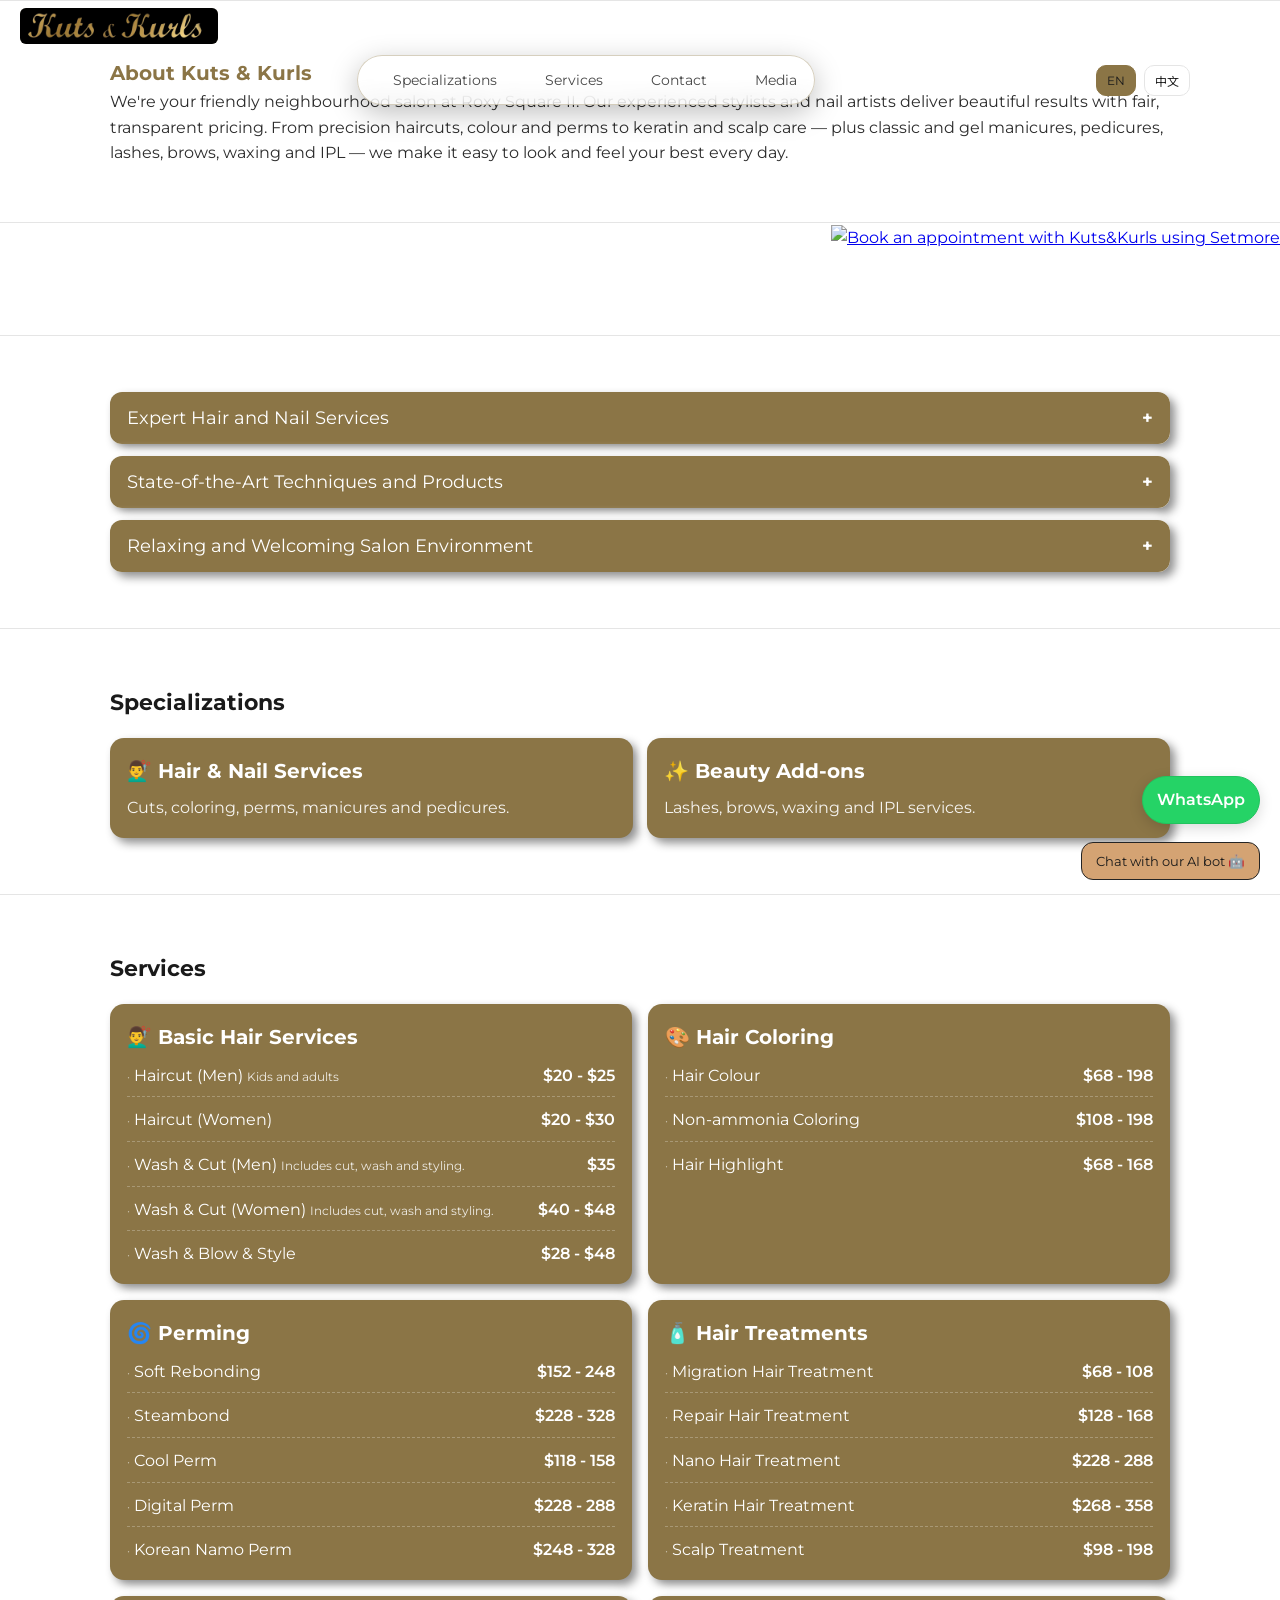
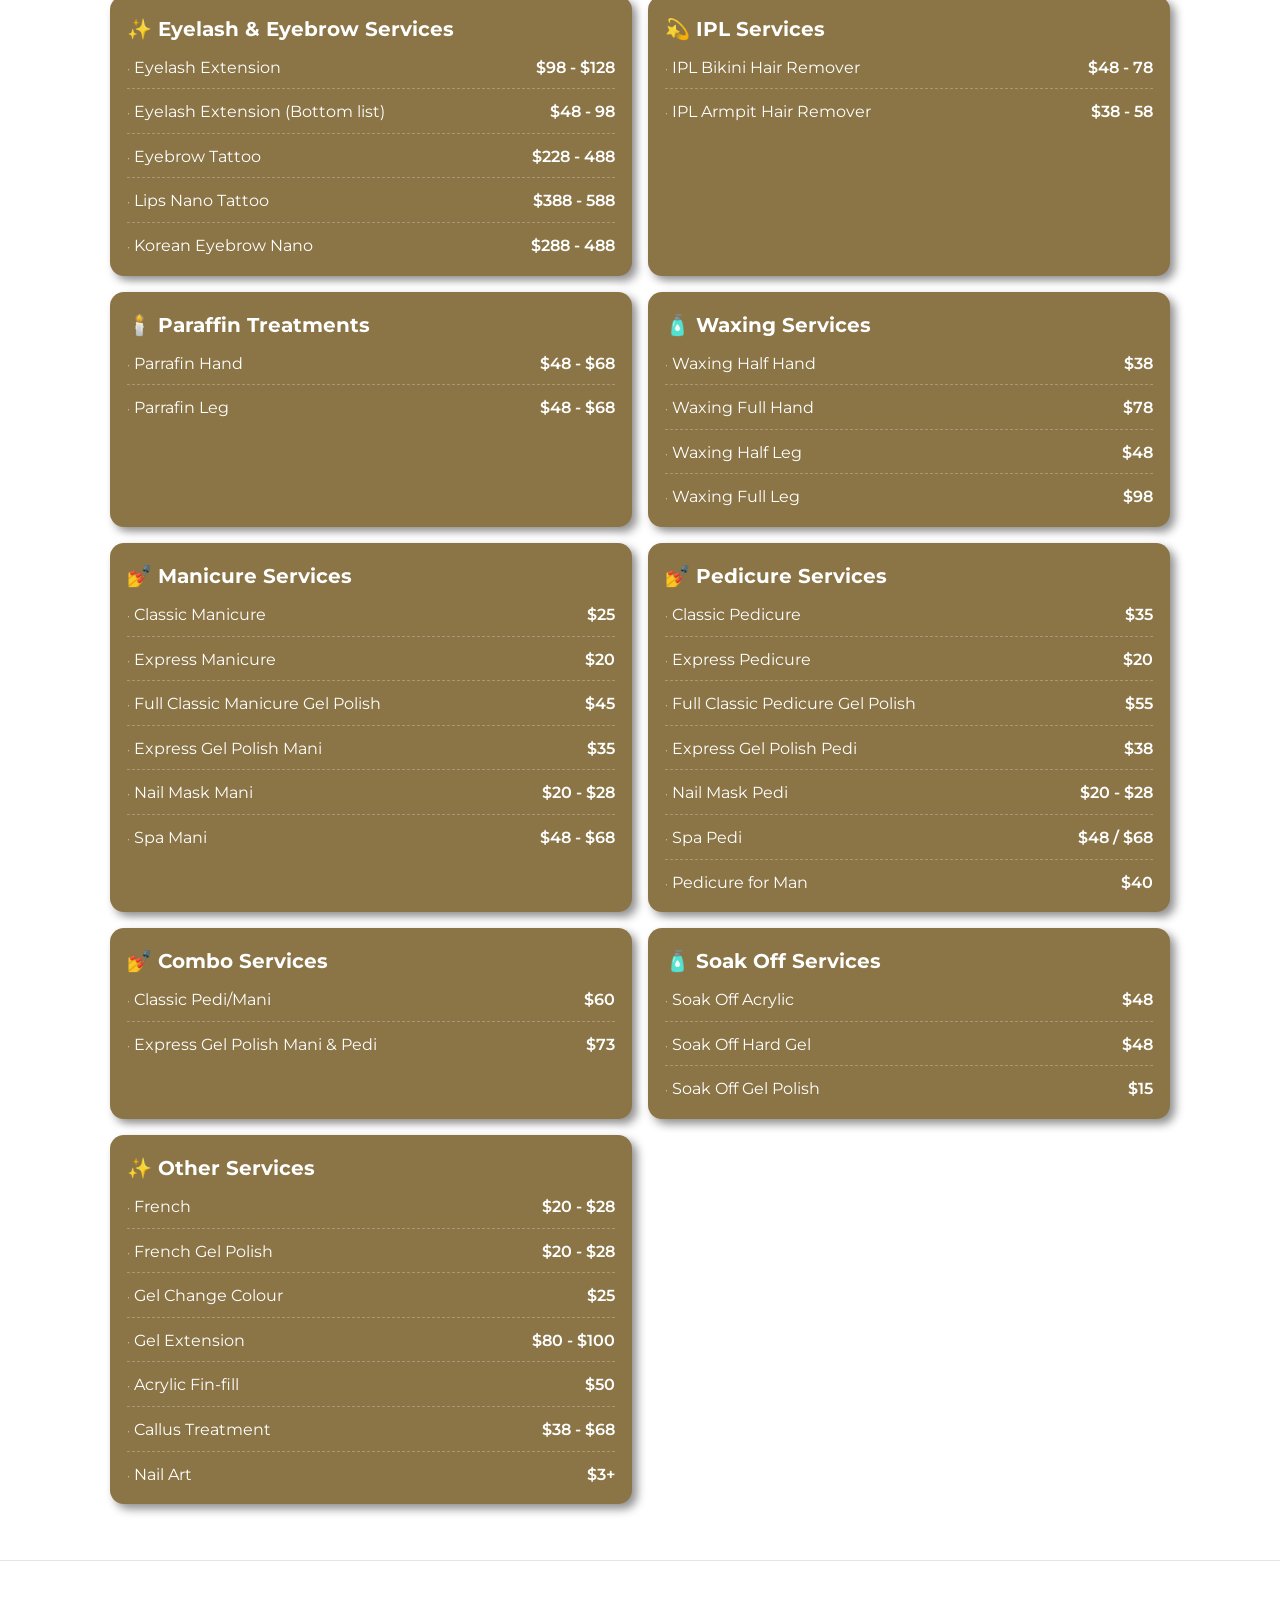
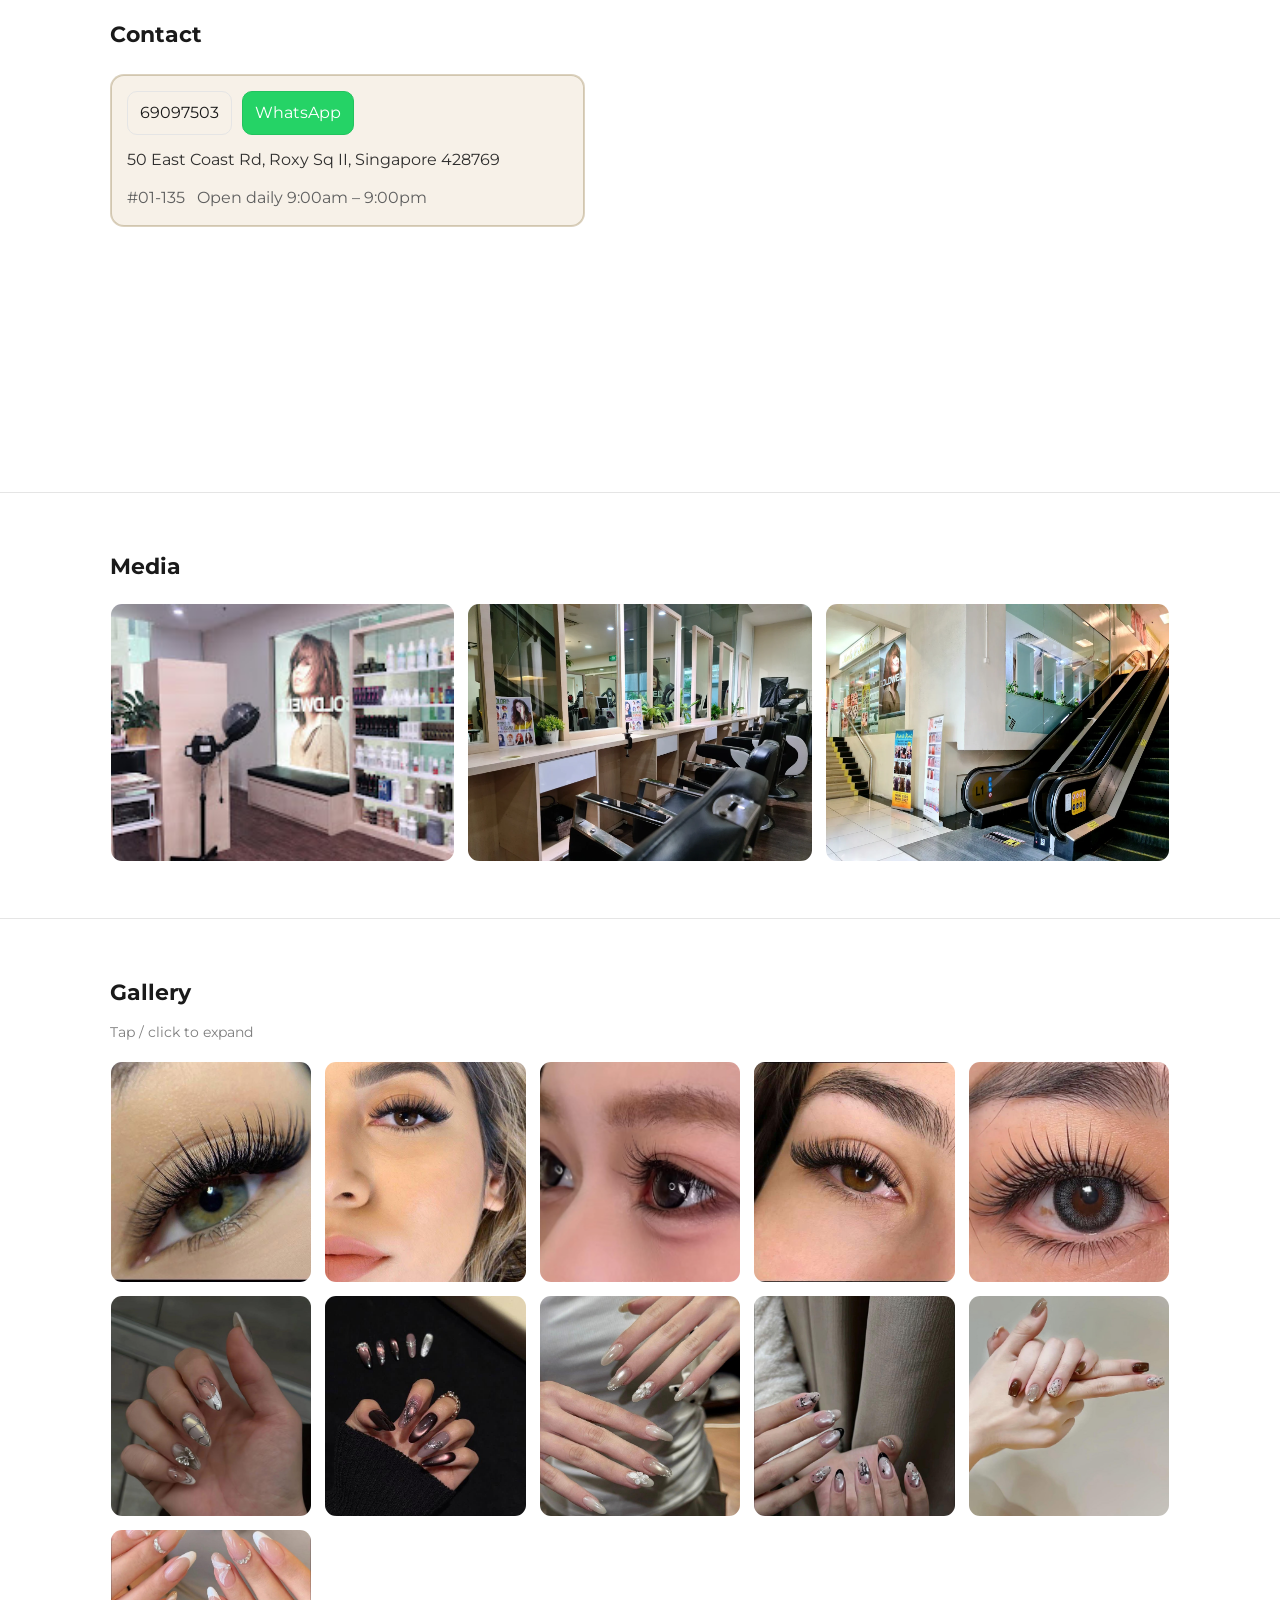
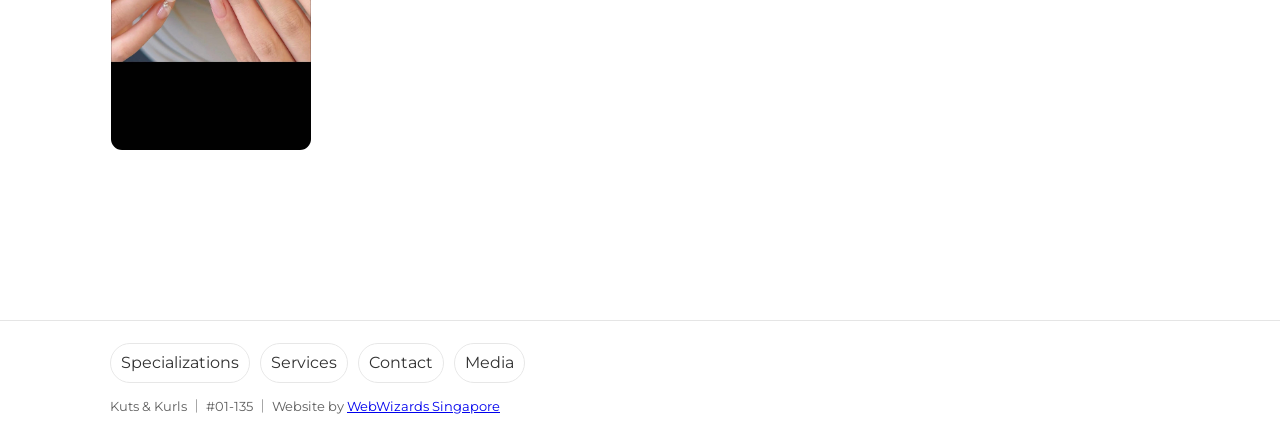
==== index.html @ 5d8de22a "Update store operating hours to 9AM-9PM daily Co-authored-by: Chen Yanguang <Yanguangchen@users.nore" ====
<!DOCTYPE html>
<html lang="en" dir="ltr" translate="no" class="notranslate">
  <head>
    <meta charset="utf-8" />
    <meta name="viewport" content="width=device-width, initial-scale=1" />
    <meta name="google" content="notranslate" />
    <meta name="theme-color" content="#d4a373" />
    <title>Kuts & Kurls — Hair & Nails Salon in Singapore</title>
    <meta
      name="description"
      content="Kuts & Kurls in Singapore (Roxy Square): haircuts, coloring, perms, treatments, manicures, pedicures, lashes, brows, waxing and IPL. Friendly stylists, quality products, and great value."
    />
    <meta
      name="keywords"
      content="kuts & kurls, roxy square salon, hair salon singapore, nail salon singapore, haircut singapore, mens haircut singapore, womens haircut singapore, kids haircut singapore, wash and cut, hair coloring singapore, hair highlights, balayage singapore, hair treatment singapore, keratin treatment singapore, hair smoothening singapore, frizzy hair treatment, grey hair treatment singapore, white hair treatment, k gloss treatment, manicure singapore, gel manicure, classic manicure, express manicure, pedicure singapore, male pedicure, lash extensions singapore, eyebrow services, brow shaping, waxing singapore, IPL hair removal, beauty salon singapore, singapore hair and nail salon"
    />
    <meta name="subject" content="Hair & Nail Salon Services in Singapore" />
    <meta name="category" content="Beauty & Personal Care" />
    <meta name="format-detection" content="telephone=no" />
    <meta name="geo.region" content="SG" />
    <meta name="geo.placename" content="Singapore" />
    <meta name="geo.position" content="1.3039;103.9045" />
    <meta name="ICBM" content="1.3039, 103.9045" />
    <meta name="robots" content="index,follow" />
    <meta name="author" content="Web Wizards" />
    <link rel="manifest" href="/manifest.json" />
    <link rel="icon" href="/public/favicon.png" type="image/png" sizes="any" />
    <link
      rel="icon"
      href="/public/favicon.png"
      type="image/png"
      sizes="32x32"
    />
    <link
      rel="icon"
      href="/public/favicon.png"
      type="image/png"
      sizes="16x16"
    />
    <link rel="shortcut icon" href="/public/favicon.png" type="image/png" />
    <link rel="apple-touch-icon" href="/public/favicon.png" sizes="180x180" />
    <link rel="canonical" href="https://kutskurls.com/" />
    <link rel="preconnect" href="https://fonts.googleapis.com" />
    <link rel="preconnect" href="https://fonts.gstatic.com" crossorigin />
    <link
      href="https://fonts.googleapis.com/css2?family=Montserrat:ital,wght@0,100..900;1,100..900&display=swap"
      rel="stylesheet"
    />

    <!-- Open Graph / Facebook -->
    <meta property="og:type" content="website" />
    <meta property="og:title" content="Kuts & Kurls" />
    <meta
      property="og:description"
      content="Haircuts, coloring, perms, treatments, manicures, pedicures, lashes, brows, waxing and IPL at Roxy Square, Singapore."
    />
    <meta property="og:image" content="/public/favicon.png" />
    <meta property="og:image:secure_url" content="/public/favicon.png" />
    <meta property="og:image:type" content="image/png" />
    <meta property="og:image:width" content="1024" />
    <meta property="og:image:height" content="1024" />
    <meta property="og:image:alt" content="Kuts & Kurls salon logo" />
    <meta property="og:url" content="https://kutskurls.com/" />
    <meta property="og:site_name" content="Kuts & Kurls" />
    <meta property="og:locale" content="en_US" />
    <meta property="og:locale:alternate" content="zh_CN" />

    <!-- Twitter Card -->
    <meta name="twitter:card" content="summary_large_image" />
    <meta name="twitter:title" content="Kuts & Kurls" />
    <meta
      name="twitter:description"
      content="Haircuts, coloring, perms, treatments, manicures, pedicures, lashes, brows, waxing and IPL in Singapore."
    />
    <meta name="twitter:image" content="/public/favicon.png" />
    <meta name="twitter:image:src" content="/public/favicon.png" />
    <meta name="twitter:image:alt" content="Kuts & Kurls salon logo" />
    <meta name="twitter:domain" content="kutskurls.com" />
    <meta name="twitter:url" content="https://kutskurls.com/" />
    <link rel="manifest" href="/manifest.json" />
    <link rel="preconnect" href="https://fonts.googleapis.com" />
    <link rel="preconnect" href="https://fonts.gstatic.com" crossorigin />
    <link
      href="https://fonts.googleapis.com/css2?family=Noto+Sans+SC:wght@400;600;700&family=Inter:wght@400;600;700&display=swap"
      rel="stylesheet"
    />
    <link rel="stylesheet" href="public/styles.css" />
    <!-- Elfsight Google Reviews -->
    <script src="https://elfsightcdn.com/platform.js" async></script>
    <script
      type="module"
      src="https://unpkg.com/@splinetool/viewer@1.10.80/build/spline-viewer.js"
    ></script>

    <!-- Google Tag Manager -->
    <script>
      (function (w, d, s, l, i) {
        w[l] = w[l] || [];
        w[l].push({ "gtm.start": new Date().getTime(), event: "gtm.js" });
        var f = d.getElementsByTagName(s)[0],
          j = d.createElement(s),
          dl = l != "dataLayer" ? "&l=" + l : "";
        j.async = true;
        j.src = "https://www.googletagmanager.com/gtm.js?id=" + i + dl;
        f.parentNode.insertBefore(j, f);
      })(window, document, "script", "dataLayer", "GTM-5L93NMFZ");
    </script>
    <!-- End Google Tag Manager -->

    <!-- Kuts & Kurls JSON-LD -->
    <script id="jsonld-hairsalon" type="application/ld+json">
      {
        "@context": "https://schema.org",
        "@type": "HairSalon",
        "name": "Kuts & Kurls",
        "url": "https://kutskurls.com/",
        "sameAs": ["https://chatgpt.com/g/g-NwIWWtD6r-kurlsbot"],
        "contactPoint": {
          "@type": "ContactPoint",
          "telephone": "69097503",
          "contactType": "Customer Service"
        },
        "address": {
          "@type": "PostalAddress",
          "streetAddress": "50 East Coast Rd, #01-135, Roxy Sq II",
          "addressLocality": "Singapore",
          "postalCode": "428769",
          "addressCountry": "SG"
        },
        "openingHoursSpecification": {
          "@type": "OpeningHoursSpecification",
          "dayOfWeek": [
            "Monday",
            "Tuesday",
            "Wednesday",
            "Thursday",
            "Friday",
            "Saturday",
            "Sunday"
          ],
          "opens": "09:00",
          "closes": "21:00"
        },
        "makesOffer": [
          {
            "@type": "Offer",
            "itemOffered": {
              "@type": "Service",
              "name": "Basic Hair Services",
              "offers": [
                {
                  "@type": "Offer",
                  "name": "Haircut (Men)",
                  "price": "$20 - $25",
                  "description": "Kids and adults",
                  "priceCurrency": "SGD"
                },
                {
                  "@type": "Offer",
                  "name": "Haircut (Women)",
                  "price": "$20 - $30",
                  "priceCurrency": "SGD"
                },
                {
                  "@type": "Offer",
                  "name": "Wash & Cut (Men)",
                  "price": "$35",
                  "description": "Includes cut, wash and styling.",
                  "priceCurrency": "SGD"
                },
                {
                  "@type": "Offer",
                  "name": "Wash & Cut (Women)",
                  "price": "$40 - $48",
                  "description": "Includes cut, wash and styling.",
                  "priceCurrency": "SGD"
                },
                {
                  "@type": "Offer",
                  "name": "Wash & Blow & Style",
                  "price": "$28 - $48",
                  "priceCurrency": "SGD"
                }
              ]
            }
          },
          {
            "@type": "Offer",
            "itemOffered": {
              "@type": "Service",
              "name": "Hair Coloring",
              "offers": [
                {
                  "@type": "Offer",
                  "name": "Hair Colour",
                  "price": "$68 - 198",
                  "priceCurrency": "SGD"
                },
                {
                  "@type": "Offer",
                  "name": "Non-ammonia Coloring",
                  "price": "108.00 - 198.00",
                  "priceCurrency": "SGD"
                },
                {
                  "@type": "Offer",
                  "name": "Hair Highlight",
                  "price": "$68 - 168",
                  "priceCurrency": "SGD"
                }
              ]
            }
          },
          {
            "@type": "Offer",
            "itemOffered": {
              "@type": "Service",
              "name": "Perming",
              "offers": [
                {
                  "@type": "Offer",
                  "name": "Soft Rebonding",
                  "price": "152.00 - 248.00",
                  "priceCurrency": "SGD"
                },
                {
                  "@type": "Offer",
                  "name": "Steambond",
                  "price": "228.00 - 328.00",
                  "priceCurrency": "SGD"
                },
                {
                  "@type": "Offer",
                  "name": "Cool Perm",
                  "price": "118.00 - 158.00",
                  "priceCurrency": "SGD"
                },
                {
                  "@type": "Offer",
                  "name": "Digital Perm",
                  "price": "228.00 - 288.00",
                  "priceCurrency": "SGD"
                },
                {
                  "@type": "Offer",
                  "name": "Korean Namo Perm",
                  "price": "248.00 - 328.00",
                  "priceCurrency": "SGD"
                }
              ]
            }
          },
          {
            "@type": "Offer",
            "itemOffered": {
              "@type": "Service",
              "name": "Hair Treatments",
              "offers": [
                {
                  "@type": "Offer",
                  "name": "Migration Hair Treatment",
                  "price": "68.00 - 108.00",
                  "priceCurrency": "SGD"
                },
                {
                  "@type": "Offer",
                  "name": "Repair Hair Treatment",
                  "price": "128.00 - 168.00",
                  "priceCurrency": "SGD"
                },
                {
                  "@type": "Offer",
                  "name": "Nano Hair Treatment",
                  "price": "228.00 - 288.00",
                  "priceCurrency": "SGD"
                },
                {
                  "@type": "Offer",
                  "name": "Keratin Hair Treatment",
                  "price": "268.00 - 358.00",
                  "priceCurrency": "SGD"
                },
                {
                  "@type": "Offer",
                  "name": "Scalp Treatment",
                  "price": "$98 - 198",
                  "priceCurrency": "SGD"
                }
              ]
            }
          },
          {
            "@type": "Offer",
            "itemOffered": {
              "@type": "Service",
              "name": "Eyelash & Eyebrow Services",
              "offers": [
                {
                  "@type": "Offer",
                  "name": "Eyelash Extension",
                  "price": "$98 - $128",
                  "priceCurrency": "SGD"
                },
                {
                  "@type": "Offer",
                  "name": "Eyebrow Tattoo",
                  "price": "$228 - 488",
                  "priceCurrency": "SGD"
                },
                {
                  "@type": "Offer",
                  "name": "Lips Nano Tattoo",
                  "price": "$388 - 588",
                  "priceCurrency": "SGD"
                },
                {
                  "@type": "Offer",
                  "name": "Korean Eyebrow Nano",
                  "price": "$288 - 488",
                  "priceCurrency": "SGD"
                }
              ]
            }
          },
          {
            "@type": "Offer",
            "itemOffered": {
              "@type": "Service",
              "name": "IPL Services",
              "offers": [
                {
                  "@type": "Offer",
                  "name": "IPL Bikini Hair Remover",
                  "price": "$48 - 78",
                  "priceCurrency": "SGD"
                },
                {
                  "@type": "Offer",
                  "name": "IPL Armpit Hair Remover",
                  "price": "$38 - 58",
                  "priceCurrency": "SGD"
                }
              ]
            }
          },
          {
            "@type": "Offer",
            "itemOffered": {
              "@type": "Service",
              "name": "Paraffin Treatments",
              "offers": [
                {
                  "@type": "Offer",
                  "name": "Parrafin Hand",
                  "price": "$48 - $68",
                  "priceCurrency": "SGD"
                },
                {
                  "@type": "Offer",
                  "name": "Parrafin Leg",
                  "price": "$48 - $68",
                  "priceCurrency": "SGD"
                }
              ]
            }
          },
          {
            "@type": "Offer",
            "itemOffered": {
              "@type": "Service",
              "name": "Waxing Services",
              "offers": [
                {
                  "@type": "Offer",
                  "name": "Waxing Half Hand",
                  "price": "$38",
                  "priceCurrency": "SGD"
                },
                {
                  "@type": "Offer",
                  "name": "Waxing Full Hand",
                  "price": "$78",
                  "priceCurrency": "SGD"
                },
                {
                  "@type": "Offer",
                  "name": "Waxing Half Leg",
                  "price": "$48",
                  "priceCurrency": "SGD"
                },
                {
                  "@type": "Offer",
                  "name": "Waxing Full Leg",
                  "price": "$98",
                  "priceCurrency": "SGD"
                }
              ]
            }
          },
          {
            "@type": "Offer",
            "itemOffered": {
              "@type": "Service",
              "name": "Manicure Services",
              "offers": [
                {
                  "@type": "Offer",
                  "name": "Classic Manicure",
                  "price": "$25",
                  "priceCurrency": "SGD"
                },
                {
                  "@type": "Offer",
                  "name": "Express Manicure",
                  "price": "$20",
                  "priceCurrency": "SGD"
                },
                {
                  "@type": "Offer",
                  "name": "Full Classic Manicure Gel Polish",
                  "price": "$45",
                  "priceCurrency": "SGD"
                },
                {
                  "@type": "Offer",
                  "name": "Express Gel Polish Mani",
                  "price": "$35",
                  "priceCurrency": "SGD"
                },
                {
                  "@type": "Offer",
                  "name": "Nail Mask Mani",
                  "price": "$20 - $28",
                  "priceCurrency": "SGD"
                },
                {
                  "@type": "Offer",
                  "name": "Spa Mani",
                  "price": "$48 - $68",
                  "priceCurrency": "SGD"
                }
              ]
            }
          },
          {
            "@type": "Offer",
            "itemOffered": {
              "@type": "Service",
              "name": "Pedicure Services",
              "offers": [
                {
                  "@type": "Offer",
                  "name": "Classic Pedicure",
                  "price": "$35",
                  "priceCurrency": "SGD"
                },
                {
                  "@type": "Offer",
                  "name": "Express Pedicure",
                  "price": "$20",
                  "priceCurrency": "SGD"
                },
                {
                  "@type": "Offer",
                  "name": "Full Classic Pedicure Gel Polish",
                  "price": "$55",
                  "priceCurrency": "SGD"
                },
                {
                  "@type": "Offer",
                  "name": "Express Gel Polish Pedi",
                  "price": "$38",
                  "priceCurrency": "SGD"
                },
                {
                  "@type": "Offer",
                  "name": "Nail Mask Pedi",
                  "price": "$20 - $28",
                  "priceCurrency": "SGD"
                },
                {
                  "@type": "Offer",
                  "name": "Spa Pedi",
                  "price": "$48 / $68",
                  "priceCurrency": "SGD"
                }
              ]
            }
          },
          {
            "@type": "Offer",
            "itemOffered": {
              "@type": "Service",
              "name": "Combo Services",
              "offers": [
                {
                  "@type": "Offer",
                  "name": "Classic Pedi/Mani",
                  "price": "$60",
                  "priceCurrency": "SGD"
                },
                {
                  "@type": "Offer",
                  "name": "Express Gel Polish Mani & Pedi",
                  "price": "$73",
                  "priceCurrency": "SGD"
                }
              ]
            }
          },
          {
            "@type": "Offer",
            "itemOffered": {
              "@type": "Service",
              "name": "Soak Off Services",
              "offers": [
                {
                  "@type": "Offer",
                  "name": "Soak Off Acrylic",
                  "price": "$48",
                  "priceCurrency": "SGD"
                },
                {
                  "@type": "Offer",
                  "name": "Soak Off Hard Gel",
                  "price": "$48",
                  "priceCurrency": "SGD"
                },
                {
                  "@type": "Offer",
                  "name": "Soak Off Gel Polish",
                  "price": "$15",
                  "priceCurrency": "SGD"
                }
              ]
            }
          },
          {
            "@type": "Offer",
            "itemOffered": {
              "@type": "Service",
              "name": "Other Services",
              "offers": [
                {
                  "@type": "Offer",
                  "name": "French",
                  "price": "$20 - $28",
                  "priceCurrency": "SGD"
                },
                {
                  "@type": "Offer",
                  "name": "Gel Change Colour",
                  "price": "$25",
                  "priceCurrency": "SGD"
                },
                {
                  "@type": "Offer",
                  "name": "Gel Extension",
                  "price": "$80 - $100",
                  "priceCurrency": "SGD"
                },
                {
                  "@type": "Offer",
                  "name": "Acrylic Fin-fill",
                  "price": "$50",
                  "priceCurrency": "SGD"
                },
                {
                  "@type": "Offer",
                  "name": "Callus Treatment",
                  "price": "$38 - $68",
                  "priceCurrency": "SGD"
                },
                {
                  "@type": "Offer",
                  "name": "French Gel Polish",
                  "price": "$20 - $28",
                  "priceCurrency": "SGD"
                },
                {
                  "@type": "Offer",
                  "name": "Nail Art",
                  "price": "$3+",
                  "priceCurrency": "SGD"
                }
              ]
            }
          }
        ]
      }
    </script>
  </head>
  <body>
    <!-- Google Tag Manager (noscript) -->
    <noscript
      ><iframe
        src="https://www.googletagmanager.com/ns.html?id=GTM-5L93NMFZ"
        height="0"
        width="0"
        style="display: none; visibility: hidden"
      ></iframe
    ></noscript>
    <!-- End Google Tag Manager (noscript) -->
    <header class="site-header">
      <div class="container header-inner">
        <a class="branding" href="/" aria-label="Kuts & Kurls home">
          <img src="/public/storepictures/banner.png" alt="Kuts & Kurls logo" />
        </a>
        <nav class="nav" aria-label="Primary">
          <a id="nav-specializations" href="#specializations" data-en="Specializations" data-zh="特色">Specializations</a>
          <a id="nav-services" href="#services" data-en="Services" data-zh="服务项目">Services</a>
          <a id="nav-contact" href="#contact" data-en="Contact" data-zh="联系">Contact</a>
          <a id="nav-media" href="#media" data-en="Media" data-zh="媒体">Media</a>
        </nav>
        <button
          id="nav-toggle"
          class="nav-toggle"
          aria-label="Menu"
          aria-expanded="false"
          aria-controls="mobile-menu"
        >
          <span class="bar"></span>
          <span class="bar"></span>
          <span class="bar"></span>
        </button>
        <div class="lang-switch" aria-label="Language">
          <button id="lang-en" class="lang-btn active" type="button">EN</button>
          <button id="lang-zh" class="lang-btn" type="button">中文</button>
        </div>
      </div>
    </header>

    <main>
      <div id="container">
        <video
          class="spline-bg-video"
          autoplay
          loop
          muted
          playsinline
          preload="metadata"
        >
          <source src="/public/background.mp4" type="video/mp4" />
        </video>
        <script type="module" src="https://unpkg.com/@splinetool/viewer@1.10.82/build/spline-viewer.js"></script>
        <spline-viewer hint loading-anim-type="spinner-big-dark" url="https://prod.spline.design/4UOHnuBXVUXfbAdP/scene.splinecode"></spline-viewer>
      </div>
      </section>
    

      <section id="intro" class="section reveal">
        <div class="container">
          <div class="intro-wrap">
            <div class="intro-head">
              <h2 id="intro-title">About Kuts & Kurls</h2>
              <p id="intro-text" class="intro-text" data-en="We're your friendly neighbourhood salon at Roxy Square II. Our experienced stylists and nail artists deliver beautiful results with fair, transparent pricing. From precision haircuts, colour and perms to keratin and scalp care — plus classic and gel manicures, pedicures, lashes, brows, waxing and IPL — we make it easy to look and feel your best every day." data-zh="坐落于 Roxy Square II 的社区沙龙。资深发型师与美甲师，价格透明公道。从精剪、染发、烫发、角蛋白与头皮护理，到经典/凝胶美甲美足、睫毛眉形、蜜蜡脱毛与 IPL，一站式为您打造日常的精致与自信。">We're your friendly neighbourhood salon at Roxy Square II. Our experienced stylists and nail artists deliver beautiful results with fair, transparent pricing. From precision haircuts, colour and perms to keratin and scalp care — plus classic and gel manicures, pedicures, lashes, brows, waxing and IPL — we make it easy to look and feel your best every day.</p>
            </div>
          </div>
        </div>
      </section>

      <!-- Elfsight Google Reviews Widget -->
      <section class="section reveal">
        <div class="container">
          <div class="elfsight-app-f6163b70-01a7-4c6a-a70f-4a958974424c" data-elfsight-app-lazy></div>
        </div>
      </section>

      <section id="highlights" class="section reveal">
        <div class="container">
          <div class="accordion" role="tablist">
            <section class="acc-item">
              <h3 class="acc-title">
                <button
                  class="acc-toggle"
                  type="button"
                  aria-expanded="false"
                  aria-controls="acc-panel-1"
                  id="acc-button-1"
                >
                  <span>Expert Hair and Nail Services</span>
                  <span class="acc-icon" aria-hidden="true">+</span>
                </button>
              </h3>
              <div
                id="acc-panel-1"
                class="acc-panel"
                role="region"
                aria-labelledby="acc-button-1"
                hidden
              >
                <h4 class="acc-sub">Our Specialties:</h4>
                <ul class="acc-list">
                  <li>Professional haircuts and styling for all hair types</li>
                  <li>Advanced hair treatments and coloring techniques</li>
                  <li>Luxurious hair washing and scalp massages</li>
                  <li>Skilled nail technicians for manicures and pedicures</li>
                  <li>Perming services for stunning, long-lasting curls</li>
                </ul>
                <p class="acc-note">
                  With our experienced stylists, you can feel and look your
                  best!
                </p>
              </div>
            </section>

            <section class="acc-item">
              <h3 class="acc-title">
                <button
                  class="acc-toggle"
                  type="button"
                  aria-expanded="false"
                  aria-controls="acc-panel-2"
                  id="acc-button-2"
                >
                  <span>State-of-the-Art Techniques and Products</span>
                  <span class="acc-icon" aria-hidden="true">+</span>
                </button>
              </h3>
              <div
                id="acc-panel-2"
                class="acc-panel"
                role="region"
                aria-labelledby="acc-button-2"
                hidden
              >
                <h4 class="acc-sub">What Sets Us Apart:</h4>
                <ul class="acc-list">
                  <li>
                    Use of premium, salon-exclusive hair and nail products
                  </li>
                  <li>
                    Continuous training in the latest beauty trends and
                    techniques
                  </li>
                  <li>Personalized consultations for each client</li>
                  <li>
                    Eco-friendly and cruelty-free product options available
                  </li>
                </ul>
                <p class="acc-note">
                  At Kuts & Kurls, we combine skill with top-quality products to
                  ensure you receive the best possible results for your hair and
                  nails.
                </p>
              </div>
            </section>

            <section class="acc-item">
              <h3 class="acc-title">
                <button
                  class="acc-toggle"
                  type="button"
                  aria-expanded="false"
                  aria-controls="acc-panel-3"
                  id="acc-button-3"
                >
                  <span>Relaxing and Welcoming Salon Environment</span>
                  <span class="acc-icon" aria-hidden="true">+</span>
                </button>
              </h3>
              <div
                id="acc-panel-3"
                class="acc-panel"
                role="region"
                aria-labelledby="acc-button-3"
                hidden
              >
                <h4 class="acc-sub">Your Comfort is Our Priority:</h4>
                <ul class="acc-list">
                  <li>Modern, clean, and stylish salon space</li>
                  <li>Comfortable seating and wash stations</li>
                  <li>Soothing ambiance with calming music and aromatherapy</li>
                  <li>Complimentary beverages during your visit</li>
                  <li>
                    Flexible scheduling options to fit your busy lifestyle
                  </li>
                </ul>
                <p class="acc-note">
                  We strive to make every visit to Kuts & Kurls a pampering
                  experience. Book your appointment today and discover the
                  difference!
                </p>
              </div>
            </section>
          </div>
        </div>
      </section>

      <section id="specializations" class="section reveal">
        <div class="container">
          <h2 id="h2-specializations" data-en="Specializations" data-zh="特色">Specializations</h2>
          <div id="specializations-list" class="cards">
            <div class="card">
              <h3 class="card-title">
                <span class="icon">💇‍♂️</span> <span data-en="Hair & Nail Services" data-zh="美发与美甲">Hair & Nail Services</span>
              </h3>
              <p class="card-text" data-en="Cuts, coloring, perms, manicures and pedicures." data-zh="剪染烫，以及手足护理。">Cuts, coloring, perms, manicures and pedicures.</p>
            </div>
            <div class="card">
              <h3 class="card-title">
                <span class="icon">✨</span> <span data-en="Beauty Add‑ons" data-zh="美妆加项">Beauty Add‑ons</span>
              </h3>
              <p class="card-text" data-en="Lashes, brows, waxing and IPL services." data-zh="美睫、美眉、脱毛与IPL。">Lashes, brows, waxing and IPL services.</p>
            </div>
          </div>
        </div>
      </section>

      <section id="services" class="section reveal">
        <div class="container">
          <h2 id="h2-services" data-en="Services" data-zh="服务项目">Services</h2>
          <div id="services-content" class="service-groups">
            <!-- Basic Hair Services -->
            <section class="service-group">
              <h3 class="service-title"><span class="icon">💇‍♂️</span> <span data-en="Basic Hair Services" data-zh="基础美发服务">Basic Hair Services</span></h3>
              <div class="service-list">
                <div class="service-item">
                  <div class="service-name"><span class="icon sm">·</span> <span data-en="Haircut (Men)" data-zh="男士剪发">Haircut (Men)</span> <span class="service-note" data-en="Kids and adults" data-zh="儿童和成人">(Kids and adults)</span></div>
                  <div class="service-price"><span class="price-current">$20 - $25</span></div>
                </div>
                <div class="service-item">
                  <div class="service-name"><span class="icon sm">·</span> <span data-en="Haircut (Women)" data-zh="女士剪发">Haircut (Women)</span></div>
                  <div class="service-price"><span class="price-current">$20 - $30</span></div>
                </div>
                <div class="service-item">
                  <div class="service-name"><span class="icon sm">·</span> <span data-en="Wash & Cut (Men)" data-zh="男士洗剪">Wash & Cut (Men)</span> <span class="service-note" data-en="Includes cut, wash and styling." data-zh="包括剪发、洗头和造型。">(Includes cut, wash and styling.)</span></div>
                  <div class="service-price"><span class="price-current">$35</span></div>
                </div>
                <div class="service-item">
                  <div class="service-name"><span class="icon sm">·</span> <span data-en="Wash & Cut (Women)" data-zh="女士洗剪">Wash & Cut (Women)</span> <span class="service-note" data-en="Includes cut, wash and styling." data-zh="包括剪发、洗头和造型。">(Includes cut, wash and styling.)</span></div>
                  <div class="service-price"><span class="price-current">$40 - $48</span></div>
                </div>
                <div class="service-item">
                  <div class="service-name"><span class="icon sm">·</span> <span data-en="Wash & Blow & Style" data-zh="洗吹造型">Wash & Blow & Style</span></div>
                  <div class="service-price"><span class="price-current">$28 - $48</span></div>
                </div>
              </div>
            </section>

            <!-- Hair Coloring -->
            <section class="service-group">
              <h3 class="service-title"><span class="icon">🎨</span> <span data-en="Hair Coloring" data-zh="染发">Hair Coloring</span></h3>
              <div class="service-list">
                <div class="service-item">
                  <div class="service-name"><span class="icon sm">·</span> <span data-en="Hair Colour" data-zh="染发">Hair Colour</span></div>
                  <div class="service-price"><span class="price-current">$68 - 198</span></div>
                </div>
                <div class="service-item">
                  <div class="service-name"><span class="icon sm">·</span> <span data-en="Non-ammonia Coloring" data-zh="无氨染发">Non-ammonia Coloring</span></div>
                  <div class="service-price"><span class="price-current">$108 - 198</span></div>
                </div>
                <div class="service-item">
                  <div class="service-name"><span class="icon sm">·</span> <span data-en="Hair Highlight" data-zh="挑染">Hair Highlight</span></div>
                  <div class="service-price"><span class="price-current">$68 - 168</span></div>
                </div>
              </div>
            </section>

            <!-- Perming -->
            <section class="service-group">
              <h3 class="service-title"><span class="icon">🌀</span> <span data-en="Perming" data-zh="烫发">Perming</span></h3>
              <div class="service-list">
                <div class="service-item">
                  <div class="service-name"><span class="icon sm">·</span> <span data-en="Soft Rebonding" data-zh="柔顺离子烫">Soft Rebonding</span></div>
                  <div class="service-price"><span class="price-current">$152 - 248</span></div>
                </div>
                <div class="service-item">
                  <div class="service-name"><span class="icon sm">·</span> <span data-en="Steambond" data-zh="蒸汽离子烫">Steambond</span></div>
                  <div class="service-price"><span class="price-current">$228 - 328</span></div>
                </div>
                <div class="service-item">
                  <div class="service-name"><span class="icon sm">·</span> <span data-en="Cool Perm" data-zh="冷烫">Cool Perm</span></div>
                  <div class="service-price"><span class="price-current">$118 - 158</span></div>
                </div>
                <div class="service-item">
                  <div class="service-name"><span class="icon sm">·</span> <span data-en="Digital Perm" data-zh="数码烫">Digital Perm</span></div>
                  <div class="service-price"><span class="price-current">$228 - 288</span></div>
                </div>
                <div class="service-item">
                  <div class="service-name"><span class="icon sm">·</span> <span data-en="Korean Namo Perm" data-zh="韩式纳米烫">Korean Namo Perm</span></div>
                  <div class="service-price"><span class="price-current">$248 - 328</span></div>
                </div>
              </div>
            </section>

            <!-- Hair Treatments -->
            <section class="service-group">
              <h3 class="service-title"><span class="icon">🧴</span> <span data-en="Hair Treatments" data-zh="头发护理">Hair Treatments</span></h3>
              <div class="service-list">
                <div class="service-item">
                  <div class="service-name"><span class="icon sm">·</span> <span data-en="Migration Hair Treatment" data-zh="迁移修护护理">Migration Hair Treatment</span></div>
                  <div class="service-price"><span class="price-current">$68 - 108</span></div>
                </div>
                <div class="service-item">
                  <div class="service-name"><span class="icon sm">·</span> <span data-en="Repair Hair Treatment" data-zh="修复护理">Repair Hair Treatment</span></div>
                  <div class="service-price"><span class="price-current">$128 - 168</span></div>
                </div>
                <div class="service-item">
                  <div class="service-name"><span class="icon sm">·</span> <span data-en="Nano Hair Treatment" data-zh="纳米护理">Nano Hair Treatment</span></div>
                  <div class="service-price"><span class="price-current">$228 - 288</span></div>
                </div>
                <div class="service-item">
                  <div class="service-name"><span class="icon sm">·</span> <span data-en="Keratin Hair Treatment" data-zh="角蛋白护理">Keratin Hair Treatment</span></div>
                  <div class="service-price"><span class="price-current">$268 - 358</span></div>
                </div>
                <div class="service-item">
                  <div class="service-name"><span class="icon sm">·</span> <span data-en="Scalp Treatment" data-zh="头皮护理">Scalp Treatment</span></div>
                  <div class="service-price"><span class="price-current">$98 - 198</span></div>
                </div>
              </div>
            </section>

            <!-- Eyelash & Eyebrow Services -->
            <section class="service-group">
              <h3 class="service-title"><span class="icon">✨</span> <span data-en="Eyelash & Eyebrow Services" data-zh="美睫与美眉">Eyelash & Eyebrow Services</span></h3>
              <div class="service-list">
                <div class="service-item">
                  <div class="service-name"><span class="icon sm">·</span> <span data-en="Eyelash Extension" data-zh="美睫嫁接">Eyelash Extension</span></div>
                  <div class="service-price"><span class="price-current">$98 - $128</span></div>
                </div>
                <div class="service-item">
                  <div class="service-name"><span class="icon sm">·</span> <span data-en="Eyelash Extension (Bottom list)" data-zh="美睫嫁接（底部）">Eyelash Extension (Bottom list)</span></div>
                  <div class="service-price"><span class="price-current">$48 - 98</span></div>
                </div>
                <div class="service-item">
                  <div class="service-name"><span class="icon sm">·</span> <span data-en="Eyebrow Tattoo" data-zh="纹眉">Eyebrow Tattoo</span></div>
                  <div class="service-price"><span class="price-current">$228 - 488</span></div>
                </div>
                <div class="service-item">
                  <div class="service-name"><span class="icon sm">·</span> <span data-en="Lips Nano Tattoo" data-zh="纳米唇">Lips Nano Tattoo</span></div>
                  <div class="service-price"><span class="price-current">$388 - 588</span></div>
                </div>
                <div class="service-item">
                  <div class="service-name"><span class="icon sm">·</span> <span data-en="Korean Eyebrow Nano" data-zh="韩式纳米眉">Korean Eyebrow Nano</span></div>
                  <div class="service-price"><span class="price-current">$288 - 488</span></div>
                </div>
              </div>
            </section>

            <!-- IPL Services -->
            <section class="service-group">
              <h3 class="service-title"><span class="icon">💫</span> <span data-en="IPL Services" data-zh="IPL 光子">IPL Services</span></h3>
              <div class="service-list">
                <div class="service-item">
                  <div class="service-name"><span class="icon sm">·</span> <span data-en="IPL Bikini Hair Remover" data-zh="比基尼脱毛">IPL Bikini Hair Remover</span></div>
                  <div class="service-price"><span class="price-current">$48 - 78</span></div>
                </div>
                <div class="service-item">
                  <div class="service-name"><span class="icon sm">·</span> <span data-en="IPL Armpit Hair Remover" data-zh="腋下脱毛">IPL Armpit Hair Remover</span></div>
                  <div class="service-price"><span class="price-current">$38 - 58</span></div>
                </div>
              </div>
            </section>

            <!-- Paraffin Treatments -->
            <section class="service-group">
              <h3 class="service-title"><span class="icon">🕯️</span> <span data-en="Paraffin Treatments" data-zh="石蜡护理">Paraffin Treatments</span></h3>
              <div class="service-list">
                <div class="service-item">
                  <div class="service-name"><span class="icon sm">·</span> <span data-en="Parrafin Hand" data-zh="手部石蜡护理">Parrafin Hand</span></div>
                  <div class="service-price"><span class="price-current">$48 - $68</span></div>
                </div>
                <div class="service-item">
                  <div class="service-name"><span class="icon sm">·</span> <span data-en="Parrafin Leg" data-zh="腿部石蜡护理">Parrafin Leg</span></div>
                  <div class="service-price"><span class="price-current">$48 - $68</span></div>
                </div>
              </div>
            </section>

            <!-- Waxing Services -->
            <section class="service-group">
              <h3 class="service-title"><span class="icon">🧴</span> <span data-en="Waxing Services" data-zh="蜜蜡脱毛">Waxing Services</span></h3>
              <div class="service-list">
                <div class="service-item">
                  <div class="service-name"><span class="icon sm">·</span> <span data-en="Waxing Half Hand" data-zh="半臂脱毛">Waxing Half Hand</span></div>
                  <div class="service-price"><span class="price-current">$38</span></div>
                </div>
                <div class="service-item">
                  <div class="service-name"><span class="icon sm">·</span> <span data-en="Waxing Full Hand" data-zh="全臂脱毛">Waxing Full Hand</span></div>
                  <div class="service-price"><span class="price-current">$78</span></div>
                </div>
                <div class="service-item">
                  <div class="service-name"><span class="icon sm">·</span> <span data-en="Waxing Half Leg" data-zh="半腿脱毛">Waxing Half Leg</span></div>
                  <div class="service-price"><span class="price-current">$48</span></div>
                </div>
                <div class="service-item">
                  <div class="service-name"><span class="icon sm">·</span> <span data-en="Waxing Full Leg" data-zh="全腿脱毛">Waxing Full Leg</span></div>
                  <div class="service-price"><span class="price-current">$98</span></div>
                </div>
              </div>
            </section>

            <!-- Manicure Services -->
            <section class="service-group">
              <h3 class="service-title"><span class="icon">💅</span> <span data-en="Manicure Services" data-zh="手部美甲">Manicure Services</span></h3>
              <div class="service-list">
                <div class="service-item">
                  <div class="service-name"><span class="icon sm">·</span> <span data-en="Classic Manicure" data-zh="经典手部护理">Classic Manicure</span></div>
                  <div class="service-price"><span class="price-current">$25</span></div>
                </div>
                <div class="service-item">
                  <div class="service-name"><span class="icon sm">·</span> <span data-en="Express Manicure" data-zh="快捷手部护理">Express Manicure</span></div>
                  <div class="service-price"><span class="price-current">$20</span></div>
                </div>
                <div class="service-item">
                  <div class="service-name"><span class="icon sm">·</span> <span data-en="Full Classic Manicure Gel Polish" data-zh="全套经典凝胶手部">Full Classic Manicure Gel Polish</span></div>
                  <div class="service-price"><span class="price-current">$45</span></div>
                </div>
                <div class="service-item">
                  <div class="service-name"><span class="icon sm">·</span> <span data-en="Express Gel Polish Mani" data-zh="快捷凝胶手部">Express Gel Polish Mani</span></div>
                  <div class="service-price"><span class="price-current">$35</span></div>
                </div>
                <div class="service-item">
                  <div class="service-name"><span class="icon sm">·</span> <span data-en="Nail Mask Mani" data-zh="指膜手部护理">Nail Mask Mani</span></div>
                  <div class="service-price"><span class="price-current">$20 - $28</span></div>
                </div>
                <div class="service-item">
                  <div class="service-name"><span class="icon sm">·</span> <span data-en="Spa Mani" data-zh="SPA 手部护理">Spa Mani</span></div>
                  <div class="service-price"><span class="price-current">$48 - $68</span></div>
                </div>
              </div>
            </section>

            <!-- Pedicure Services -->
            <section class="service-group">
              <h3 class="service-title"><span class="icon">💅</span> <span data-en="Pedicure Services" data-zh="足部美甲">Pedicure Services</span></h3>
              <div class="service-list">
                <div class="service-item">
                  <div class="service-name"><span class="icon sm">·</span> <span data-en="Classic Pedicure" data-zh="经典足部护理">Classic Pedicure</span></div>
                  <div class="service-price"><span class="price-current">$35</span></div>
                </div>
                <div class="service-item">
                  <div class="service-name"><span class="icon sm">·</span> <span data-en="Express Pedicure" data-zh="快捷足部护理">Express Pedicure</span></div>
                  <div class="service-price"><span class="price-current">$20</span></div>
                </div>
                <div class="service-item">
                  <div class="service-name"><span class="icon sm">·</span> <span data-en="Full Classic Pedicure Gel Polish" data-zh="全套经典凝胶足部">Full Classic Pedicure Gel Polish</span></div>
                  <div class="service-price"><span class="price-current">$55</span></div>
                </div>
                <div class="service-item">
                  <div class="service-name"><span class="icon sm">·</span> <span data-en="Express Gel Polish Pedi" data-zh="快捷凝胶足部">Express Gel Polish Pedi</span></div>
                  <div class="service-price"><span class="price-current">$38</span></div>
                </div>
                <div class="service-item">
                  <div class="service-name"><span class="icon sm">·</span> <span data-en="Nail Mask Pedi" data-zh="足部指膜护理">Nail Mask Pedi</span></div>
                  <div class="service-price"><span class="price-current">$20 - $28</span></div>
                </div>
                <div class="service-item">
                  <div class="service-name"><span class="icon sm">·</span> <span data-en="Spa Pedi" data-zh="SPA 足部护理">Spa Pedi</span></div>
                  <div class="service-price"><span class="price-current">$48 / $68</span></div>
                </div>
                <div class="service-item">
                  <div class="service-name"><span class="icon sm">·</span> <span data-en="Pedicure for Man" data-zh="男士足部护理">Pedicure for Man</span></div>
                  <div class="service-price"><span class="price-current">$40</span></div>
                </div>
              </div>
            </section>

            <!-- Combo Services -->
            <section class="service-group">
              <h3 class="service-title"><span class="icon">💅</span> <span data-en="Combo Services" data-zh="组合服务">Combo Services</span></h3>
              <div class="service-list">
                <div class="service-item">
                  <div class="service-name"><span class="icon sm">·</span> <span data-en="Classic Pedi/Mani" data-zh="经典手足护理">Classic Pedi/Mani</span></div>
                  <div class="service-price"><span class="price-current">$60</span></div>
                </div>
                <div class="service-item">
                  <div class="service-name"><span class="icon sm">·</span> <span data-en="Express Gel Polish Mani & Pedi" data-zh="快捷凝胶手足">Express Gel Polish Mani & Pedi</span></div>
                  <div class="service-price"><span class="price-current">$73</span></div>
                </div>
              </div>
            </section>

            <!-- Soak Off Services -->
            <section class="service-group">
              <h3 class="service-title"><span class="icon">🧴</span> <span data-en="Soak Off Services" data-zh="卸甲服务">Soak Off Services</span></h3>
              <div class="service-list">
                <div class="service-item">
                  <div class="service-name"><span class="icon sm">·</span> <span data-en="Soak Off Acrylic" data-zh="卸丙烯甲">Soak Off Acrylic</span></div>
                  <div class="service-price"><span class="price-current">$48</span></div>
                </div>
                <div class="service-item">
                  <div class="service-name"><span class="icon sm">·</span> <span data-en="Soak Off Hard Gel" data-zh="卸硬胶">Soak Off Hard Gel</span></div>
                  <div class="service-price"><span class="price-current">$48</span></div>
                </div>
                <div class="service-item">
                  <div class="service-name"><span class="icon sm">·</span> <span data-en="Soak Off Gel Polish" data-zh="卸凝胶指甲油">Soak Off Gel Polish</span></div>
                  <div class="service-price"><span class="price-current">$15</span></div>
                </div>
              </div>
            </section>

            <!-- Other Services -->
            <section class="service-group">
              <h3 class="service-title"><span class="icon">✨</span> <span data-en="Other Services" data-zh="其他服务">Other Services</span></h3>
              <div class="service-list">
                <div class="service-item">
                  <div class="service-name"><span class="icon sm">·</span> <span data-en="French" data-zh="法式">French</span></div>
                  <div class="service-price"><span class="price-current">$20 - $28</span></div>
                </div>
                <div class="service-item">
                  <div class="service-name"><span class="icon sm">·</span> <span data-en="French Gel Polish" data-zh="法式凝胶">French Gel Polish</span></div>
                  <div class="service-price"><span class="price-current">$20 - $28</span></div>
                </div>
                <div class="service-item">
                  <div class="service-name"><span class="icon sm">·</span> <span data-en="Gel Change Colour" data-zh="凝胶换色">Gel Change Colour</span></div>
                  <div class="service-price"><span class="price-current">$25</span></div>
                </div>
                <div class="service-item">
                  <div class="service-name"><span class="icon sm">·</span> <span data-en="Gel Extension" data-zh="凝胶延长">Gel Extension</span></div>
                  <div class="service-price"><span class="price-current">$80 - $100</span></div>
                </div>
                <div class="service-item">
                  <div class="service-name"><span class="icon sm">·</span> <span data-en="Acrylic Fin-fill" data-zh="丙烯补甲">Acrylic Fin-fill</span></div>
                  <div class="service-price"><span class="price-current">$50</span></div>
                </div>
                <div class="service-item">
                  <div class="service-name"><span class="icon sm">·</span> <span data-en="Callus Treatment" data-zh="老茧护理">Callus Treatment</span></div>
                  <div class="service-price"><span class="price-current">$38 - $68</span></div>
                </div>
                <div class="service-item">
                  <div class="service-name"><span class="icon sm">·</span> <span data-en="Nail Art" data-zh="美甲图案">Nail Art</span></div>
                  <div class="service-price"><span class="price-current">$3+</span></div>
                </div>
              </div>
            </section>
          </div>
        </div>
      </section>

      

      <section id="contact" class="section reveal">
        <div class="container">
          <h2 id="h2-contact" data-en="Contact" data-zh="联系">Contact</h2>
          <div id="contact-info" class="contact">
            <div class="contact-phones">
              <a href="tel:69097503" class="contact-phone">69097503</a>
              <a href="https://wa.me/6596363537" class="contact-whatsapp" target="_blank" rel="noopener noreferrer">WhatsApp</a>
            </div>
            <div class="contact-address">50 East Coast Rd, Roxy Sq II, Singapore 428769</div>
            <div class="contact-unit">#01-135</div>
            <div class="contact-hours">Open daily 9:00am – 9:00pm</div>
          </div>
          <div class="map-embed">
            <iframe
              src="https://www.google.com/maps?q=50%20East%20Coast%20Rd%2C%20%2301-135%2C%20Roxy%20Sq%20II%2C%20Singapore%20428769&output=embed"
              width="600"
              height="450"
              style="border: 0"
              allowfullscreen=""
              loading="lazy"
              referrerpolicy="no-referrer-when-downgrade"
            ></iframe>
          </div>
        </div>
      </section>

      <section id="media" class="section reveal">
        <div class="container">
          <h2 id="h2-media" data-en="Media" data-zh="媒体">Media</h2>
          <div id="media-grid" class="media-grid">
            <div class="media-item">
              <img src="/public/storepictures/1.jpeg" alt="store front" loading="lazy" />
            </div>
            <div class="media-item">
              <img src="/public/storepictures/2.webp" alt="store interior" loading="lazy" />
            </div>
            <div class="media-item">
              <img src="/public/storepictures/3.webp" alt="products" loading="lazy" />
            </div>
          </div>
        </div>
      </section>

      <section id="gallery" class="section reveal">
        <div class="container">
          <h2>Gallery</h2>
          <p class="gallery-subtitle">Tap / click to expand</p>
          <div id="gallery-grid" class="gallery-grid">
            <div class="gallery-item"><img src="/public/images/1.jpeg" alt="Gallery image 1" loading="lazy" /></div>
            <div class="gallery-item"><img src="/public/images/2.jpeg" alt="Gallery image 2" loading="lazy" /></div>
            <div class="gallery-item"><img src="/public/images/4.jpeg" alt="Gallery image 4" loading="lazy" /></div>
            <div class="gallery-item"><img src="/public/images/5.jpeg" alt="Gallery image 5" loading="lazy" /></div>
            <div class="gallery-item"><img src="/public/images/6.jpeg" alt="Gallery image 6" loading="lazy" /></div>
            <div class="gallery-item"><img src="/public/images/7.jpeg" alt="Gallery image 7" loading="lazy" /></div>
            <div class="gallery-item"><img src="/public/images/8.jpeg" alt="Gallery image 8" loading="lazy" /></div>
            <div class="gallery-item"><img src="/public/images/9.jpeg" alt="Gallery image 9" loading="lazy" /></div>
            <div class="gallery-item"><img src="/public/images/10.jpeg" alt="Gallery image 10" loading="lazy" /></div>
            <div class="gallery-item"><img src="/public/images/11.jpeg" alt="Gallery image 11" loading="lazy" /></div>
            <div class="gallery-item"><img src="/public/images/12.jpeg" alt="Gallery image 12" loading="lazy" /></div>
          </div>
        </div>
      </section>

      <!-- Elfsight Facebook Feed Widget -->
      <section class="section reveal">
        <div class="container">
          <div class="elfsight-app-20e00fc1-2e4f-4a84-8bf2-83d05934c7c8" data-elfsight-app-lazy></div>
        </div>
      </section>
    </main>

    <footer class="site-footer">
      <div class="container">
        <nav class="footer-nav" aria-label="Footer">
          <a id="fnav-specializations" href="#specializations" data-en="Specializations" data-zh="特色">Specializations</a>
          <a id="fnav-services" href="#services" data-en="Services" data-zh="服务项目">Services</a>
          <a id="fnav-contact" href="#contact" data-en="Contact" data-zh="联系">Contact</a>
          <a id="fnav-media" href="#media" data-en="Media" data-zh="媒体">Media</a>
        </nav>
        <small>
          <span id="footer-name">Kuts & Kurls</span>
          <span>｜</span>
          <span id="footer-unit">#01-135</span>
          <span>｜</span>
          <span class="footer-credit">
            Website by
            <a href="https://webwizardsg.com" target="_blank" rel="noopener noreferrer">WebWizards Singapore</a>
          </span>
        </small>
      </div>
    </footer>

    <!-- Mobile full-screen menu -->
    <div id="mobile-menu" class="mobile-menu" hidden>
      <div class="mobile-menu-inner">
        <button id="mobile-close" class="mobile-close" aria-label="Close">
          ×
        </button>
        <nav class="mobile-nav" aria-label="Mobile Primary">
          <a id="mnav-specializations" href="#specializations" data-en="Specializations" data-zh="特色">Specializations</a>
          <a id="mnav-services" href="#services" data-en="Services" data-zh="服务项目">Services</a>
          <a id="mnav-contact" href="#contact" data-en="Contact" data-zh="联系">Contact</a>
          <a id="mnav-media" href="#media" data-en="Media" data-zh="媒体">Media</a>
        </nav>
      </div>
    </div>

    <!-- Google Analytics -->
    <script
      async
      src="https://www.googletagmanager.com/gtag/js?id=G-LH81QNLPL7"
    ></script>
    <script>
      window.dataLayer = window.dataLayer || [];
      function gtag() {
        dataLayer.push(arguments);
      }
      gtag("js", new Date());
      gtag("config", "G-LH81QNLPL7");
    </script>

    

    <!-- Chat button linking to KurlsBot -->
    <button
      onclick="(function(){ window.location.href = 'https://chatgpt.com/g/g-NwIWWtD6r-kurlsbot'; })()"
      id="scrollTopButton"
      title="Chat with our AI bot"
      style="
        position: fixed;
        bottom: 20px;
        right: 20px;
        z-index: 20000;
        border: 1px solid #242424;
        background: #d4a373;
        color: #1a1a1a;
        border-radius: 12px;
        padding: 10px 14px;
        cursor: pointer;
      "
    >
      Chat with our AI bot 🤖
    </button>

    <!-- Floating WhatsApp CTA -->
    <a
      href="https://wa.me/6596363537"
      target="_blank"
      rel="noopener noreferrer"
      aria-label="WhatsApp us"
      class="floating-whatsapp"
      title="WhatsApp us"
    >
      WhatsApp
    </a>

    <!-- Setmore Booking Widget -->
    <script id="setmore_script" type="text/javascript" src="https://assets.setmore.com/integration/static/setmoreIframeLive.js"></script>
    <a style="position: fixed; right: 0px; top: 25%; display: block; z-index: 20000" id="Setmore_button_iframe" href="https://kutsnkurls.setmore.com"><img border="none" src="https://assets.setmore.com/integration/images/newdesign/others/book-now-button-float.svg" alt="Book an appointment with Kuts&Kurls using Setmore" /></a>
 
    <!-- Lightbox for gallery -->
    <div id="lightbox" class="lightbox" hidden>
      <button id="lightbox-close" class="lightbox-close" aria-label="Close">×</button>
      <img id="lightbox-img" alt="Gallery image" />
    </div>
 
    

    <script type="module" src="public/app.js"></script>
  </body>
  </html>
---- public/styles.css ----
:root {
  --bg: #ffffff;
  --card: #ffffff;
  --fg: #1a1a1a;
  --muted: #5f5f5f;
  --brand: #8b7546;
  --accent: #8b7546;
  --border: #e5e5e5;
  --ring: rgba(139, 117, 70, 0.35);
}
* {
  box-sizing: border-box;
}
html,
body {
  margin: 0;
  padding: 0;
  overflow-x: hidden;
  max-width: 100vw;
}

button {
  font-family: "Montserrat", "Inter", "Noto Sans SC", system-ui, -apple-system;
}
body {
  font-family: "Montserrat", "Inter", "Noto Sans SC", system-ui, -apple-system,
    Segoe UI, Roboto, Arial, sans-serif !important;
  background: var(--bg);
  color: var(--fg);
  line-height: 1.6;
  overflow-x: hidden;
  overflow-y: auto;
}
html {
  height: auto;
  overflow-y: auto;
}
img, video, iframe, svg {
  max-width: 100%;
  height: auto;
}

.smooth-scroll {
  scroll-behavior: smooth;
}
.container {
  max-width: 1100px;
  margin: 0 auto;
  padding: 0 20px;
}
.site-header {
  position: fixed;
  top: 0;
  left: 0;
  right: 0;
  z-index: 20;
  background: transparent;
  backdrop-filter: none;
  border-bottom: none;
  pointer-events: none;
}
.header-inner {
  display: flex;
  align-items: center;
  justify-content: center;
  padding: 0;
}
.branding {
  position: absolute;
  left: 20px;
  top: 8px;
  display: inline-flex;
  align-items: center;
  gap: 8px;
  pointer-events: auto;
}
.branding img {
  height: 36px;
  width: auto;
  display: block;
  border-radius: 6px;
  box-shadow: 0 0 0 1px var(--ring) inset;
}
.branding .logo-text {
  display: flex;
  gap: 12px;
  align-items: baseline;
}
.brand-cn {
  font-family: "Montserrat", "Inter", "Noto Sans SC", system-ui, -apple-system,
    Segoe UI, Roboto, Arial, sans-serif !important;
  font-size: 22px;
  font-weight: 700;
}
.brand-en {
  font-size: 14px;
  color: var(--muted);
}
.tagline {
  font-size: 14px;
  color: var(--fg);
}
.tagline-en {
  font-size: 12px;
  color: var(--muted);
}
.nav a {
  color: var(--fg);
  text-decoration: none;
  margin-left: 18px;
  font-size: 14px;
  opacity: 0.8;
}
.nav a:hover {
  opacity: 1;
  color: var(--brand);
}
.nav {
  display: flex;
  align-items: center;
  gap: 6px;
  padding: 6px;
  margin: 2% auto 0;
  background: rgba(255, 255, 255, 0.6);
  backdrop-filter: saturate(160%) blur(10px);
  -webkit-backdrop-filter: saturate(160%) blur(10px);
  border-radius: 999px;
  box-shadow: 0 8px 28px rgba(0, 0, 0, 0.25), inset 0 0 0 1px var(--ring);
  pointer-events: auto;
  margin-top: 5% !important;
}
.nav a {
  padding: 8px 12px;
  border-radius: 999px;
}
.nav a:hover {
  background: rgba(139, 117, 70, 0.12);
  border-color: rgba(139, 117, 70, 0.25);
  color: var(--fg);
}
.nav-toggle {
  display: none;
  flex-direction: column;
  gap: 4px;
  background: transparent;
  border: 1px solid var(--border);
  border-radius: 10px;
  padding: 8px 10px;
  color: var(--fg);
  cursor: pointer;
  pointer-events: auto;
  margin-top: 3% !important;
}
.nav-toggle .bar {
  display: block;
  width: 18px;
  height: 2px;
  background: var(--fg);
}
@media (max-width: 900px) {
  .nav {
    display: none;
  }
  .nav-toggle {
    display: flex;
    position: fixed;
    top: 12px;
    right: 12px;
    z-index: 40;
  }
}

/* Mobile full-screen glassmorphic menu */
.mobile-menu {
  position: fixed;
  inset: 0;
  z-index: 30;
  display: none;
}
.mobile-menu.show {
  display: block;
}
.mobile-menu-inner {
  position: absolute;
  inset: 0;
  background: rgba(255, 255, 255, 0.85);
  backdrop-filter: blur(16px) saturate(150%);
  -webkit-backdrop-filter: blur(16px) saturate(150%);
  border: 1px solid rgba(0, 0, 0, 0.06);
}
.mobile-close {
  position: absolute;
  top: 16px;
  right: 16px;
  background: transparent;
  border: 1px solid var(--border);
  border-radius: 10px;
  color: var(--fg);
  padding: 8px 10px;
  cursor: pointer;
  z-index: 99999;
}
.mobile-nav {
  position: absolute;
  inset: 0;
  display: flex;
  flex-direction: column;
  justify-content: center;
  align-items: center;
  gap: 18px;
}
.mobile-nav a {
  color: var(--fg);
  text-decoration: none;
  font-size: 20px;
  border: 1px solid var(--border);
  padding: 10px 16px;
  border-radius: 12px;
  background: rgba(0, 0, 0, 0.04);
}
.lang-switch {
  margin-top: 5% !important;
  display: flex;
  gap: 8px;
  margin-left: 14px;
  pointer-events: auto;
}
.lang-btn {
  background: var(--card);
  color: var(--fg);
  border: 1px solid var(--border);
  padding: 6px 10px;
  border-radius: 10px;
  cursor: pointer;
  font-size: 12px;
  transition: all 0.3s ease;
  transform: translateY(0);
}
.lang-btn:hover {
  transform: translateY(-2px);
  border-color: var(--brand);
  background: rgba(139, 117, 70, 0.1);
  box-shadow: 0 2px 8px rgba(139, 117, 70, 0.2);
}
.lang-btn:active {
  transform: translateY(0);
  transition: transform 0.1s ease;
}
.lang-btn.active {
  border-color: var(--brand);
  box-shadow: 0 0 0 1px var(--ring) inset;
  color: #1a1a1a;
  background: var(--brand);
}
.lang-btn.active:hover {
  transform: translateY(-2px);
  box-shadow: 0 2px 12px rgba(139, 117, 70, 0.4), 0 0 0 1px var(--ring) inset;
  filter: brightness(1.05);
}
.hero {
  position: relative;
  overflow: hidden;
  /* Fullscreen across mobile browsers */
  min-height: 100vh;
  min-height: calc(var(--vh, 1vh) * 100);
  min-height: 100svh;
  min-height: 100dvh;
  padding: 64px 0;
  padding-top: 10vh !important;
  background: linear-gradient(180deg, rgba(139, 117, 70, 0.06), transparent);
}
.hero-bg {
  position: absolute;
  inset: 0;
  pointer-events: none;
  z-index: 0;
}
.hero-blobs { position:absolute; inset:0; pointer-events:none; z-index:0; overflow:hidden; }
.hero-blobs .blob { position:absolute; width:38vmax; height:38vmax; filter: blur(40px); opacity:.15; background: radial-gradient(circle at 30% 30%, var(--brand), transparent 60%); mix-blend-mode: multiply; animation: blob-float 18s ease-in-out infinite; }
.hero-blobs .b1 { top:-10vmax; left:-6vmax; }
.hero-blobs .b2 { bottom:-12vmax; right:-8vmax; animation-duration: 22s; animation-delay: -4s; }
@keyframes blob-float { 0%{ transform: translate(0,0) scale(1);} 50%{ transform: translate(4vmax,-2vmax) scale(1.06);} 100%{ transform: translate(0,0) scale(1);} }
#hero-canvas {
  width: 100%;
  height: 100%;
  display: block;
  opacity: 0.35;
}
.hero-inner {
  position: relative;
  z-index: 2;
}
.hero-inner h1 {
  font-size: 48px;
  margin: 0 0 8px;
}
.hero-inner p {
  max-width: 720px;
  color: var(--muted);
}
.intro-text {
  margin: 0;
  color: var(--fg);
  opacity: 0.92;
  font-size: 16px;
}
.intro-wrap {
  display: grid;
  gap: 14px;
}
.intro-head h2 {
  margin: 0;
  font-size: 20px;
  color: var(--brand);
}
.intro-points {
  list-style: none;
  padding: 0;
  margin: 0;
  display: grid;
  grid-template-columns: repeat(auto-fit, minmax(220px, 1fr));
  gap: 10px;
}
.intro-point {
  display: flex;
  align-items: center;
  padding: 10px 12px;
  border: 1px solid var(--border);
  border-radius: 12px;
  background: var(--card);
}
.intro-point .bullet {
  font-style: normal;
  margin-right: 8px;
}
#hero-subtitle {
  position: relative;
  z-index: 3;
}
.cta-row {
  margin-top: 18px;
  display: flex;
  gap: 12px;
}
.cta-row {
  position: relative;
  z-index: 4;
}
.cta-row .btn {
  position: relative;
  z-index: 5;
}
.btn-ripple { position: relative; overflow: hidden; }
.btn-ripple::after { content: ""; position: absolute; inset: 0; background: radial-gradient(circle, rgba(255,255,255,.5) 10%, rgba(255,255,255,0) 40%); transform: scale(0); opacity: 0; transition: transform .35s ease, opacity .45s ease; pointer-events: none; }
.btn-ripple:active::after { transform: scale(4); opacity: 1; }
.hero-spline {
  position: absolute;
  right: 20px;
  top: 0;
  bottom: 0;
  width: min(392px, calc(100% - 40px));
  height: auto;
  min-width: 0;
  min-height: 0;
  border-radius: 12px;
  border: none;
  overflow: hidden;
  pointer-events: none;
  opacity: 0.9;
  z-index: 1;
  transform-origin: center;
  animation: hero-float 4.8s ease-in-out infinite alternate;
  will-change: transform;
}
.hero-spline spline-viewer {
  width: 100%;
  height: 100%;
  display: block;
}
@media (max-width: 900px) {
  .hero-spline {
    position: absolute;
    right: 12px;
    left: auto;
    top: 0;
    bottom: auto;
    width: min(60%, calc(100% - 24px));
    max-width: 392px;
    height: 75vh;
    pointer-events: none;
  }
}

/* looping chips marquee */
.chips-marquee { position: relative; margin-top: 18px; overflow: hidden; }
.chips-marquee .track { display: inline-flex; gap: 10px; white-space: nowrap; animation: marquee 18s linear infinite; }
.chips-marquee .chip { display:inline-flex; align-items:center; padding:6px 10px; border-radius:999px; border:1px solid rgba(139,117,70,.35); color:#1a1a1a; background: rgba(139,117,70,.15); font-size:12px; }
@keyframes marquee { from { transform: translateX(0);} to { transform: translateX(-50%);} }

@keyframes hero-float {
  from {
    transform: translateY(0);
  }
  to {
    transform: translateY(-8px);
  }
}
.hero-progress {
  margin-top: 22px;
  position: relative;
  z-index: 3;
}
.progress-track {
  position: relative;
  height: 6px;
  background: var(--border);
  border-radius: 999px;
  overflow: hidden;
}
.progress-fill {
  position: absolute;
  left: 0;
  top: 0;
  height: 100%;
  width: 0;
  background: var(--brand);
  transition: width 0.5s ease;
}
.progress-nodes {
  display: flex;
  justify-content: space-between;
  gap: 12px;
  margin-top: 10px;
}
.progress-node {
  display: flex;
  flex-direction: column;
  align-items: center;
  gap: 6px;
  background: transparent;
  border: none;
  color: var(--fg);
  cursor: pointer;
}
.node-icon {
  font-size: 22px;
  line-height: 1;
}
.progress-node:hover .node-icon {
  animation: bop 0.9s ease-in-out infinite alternate;
  transform-origin: center bottom;
}
.node-dot {
  width: 18px;
  height: 18px;
  border-radius: 50%;
  border: 2px solid var(--brand);
  background: var(--card);
  box-shadow: 0 0 0 2px var(--ring);
}
.progress-node.active .node-dot {
  background: var(--brand);
  border-color: var(--brand);
}
.node-label {
  font-size: 12px;
  color: var(--muted);
  white-space: nowrap;
}
.progress-node.active .node-label {
  color: var(--fg);
}
@media (max-width: 540px) {
  .node-label {
    font-size: 11px;
  }
}

@keyframes bop {
  from {
    transform: translateY(0);
  }
  to {
    transform: translateY(-4px);
  }
}

/* Hero typography animation */
.typo {
  opacity: 0;
  transform: translateY(8px);
  letter-spacing: 0.02em;
  transition: opacity 0.7s ease, transform 0.7s ease, letter-spacing 0.7s ease;
}
.typo.in {
  opacity: 1;
  transform: none;
  letter-spacing: 0;
}
.btn {
  display: inline-block;
  padding: 10px 16px;
  border-radius: 10px;
  border: 1px solid var(--border);
  text-decoration: none;
  color: var(--fg);
  transition: 0.2s ease background, 0.2s ease border-color, 0.2s ease transform;
}
.btn:hover {
  transform: translateY(-1px);
  border-color: var(--brand);
}
.btn-primary {
  background: var(--brand);
  color: #1a1a1a;
  border-color: var(--brand);
}
.btn-primary:hover {
  filter: brightness(1.05);
}
.btn-outline {
  background: transparent;
}
.section {
  padding: 56px 0;
  border-top: 1px solid var(--border);
}
.section.alt {
  background: #fafafa;
}

/* Accordion */
.accordion {
  display: grid;
  gap: 12px;
}
.acc-item {
  position: relative;
  border-radius: 12px;
  background: rgba(255, 255, 255, 0.6);
  backdrop-filter: saturate(160%) blur(10px);
  -webkit-backdrop-filter: saturate(160%) blur(10px);
  box-shadow: 5px 5px 10px #8f8f8f, -5px -5px 10px #ffffff;
  touch-action: pan-y;
}
.acc-item::before {
  content: "";
  position: absolute;
  left: 0;
  top: 0;
  bottom: 0;
  width: 0;
  background: var(--brand);
  border-radius: 12px 0 0 12px;
  opacity: 0.6;
  transition: width 0.3s ease, opacity 0.3s ease;
}
.acc-item.open {
  border-color: rgba(139, 117, 70, 0.6);
  background: linear-gradient(
      0deg,
      rgba(139, 117, 70, 0.08),
      rgba(139, 117, 70, 0.08)
    ),
    rgba(255, 255, 255, 0.6);
}
.acc-item.open::before {
  width: 4px;
  opacity: 0.8;
}
.acc-title {
  margin: 0;
}
.acc-toggle {
  width: 100%;
  text-align: left;
  display: flex;
  justify-content: space-between;
  align-items: center;
  gap: 10px;
  padding: 14px 16px;
  background: var(--brand);
  border: 1px solid rgba(139, 117, 70, 0.4);
  color: #ffffff;
  cursor: pointer;
  font-size: 18px;
  border-radius: 12px;
}
.acc-toggle:hover {
  filter: brightness(1.05);
}
.acc-toggle:focus-visible {
  outline: none;
  box-shadow: 0 0 0 3px rgba(139, 117, 70, 0.25);
  border-radius: 10px;
}
.acc-icon {
  font-weight: 700;
  color: #ffffff;
}
.acc-item.open .acc-toggle {
  border-color: rgba(139, 117, 70, 0.6);
}
.acc-panel {
  padding: 0 14px 14px;
  border-top: 1px dashed var(--border);
  max-height: 0;
  overflow: hidden;
  opacity: 0;
  transition: max-height 0.35s ease, opacity 0.25s ease;
}
.acc-item.open .acc-panel {
  opacity: 1;
  overflow-y: auto;
  -webkit-overflow-scrolling: touch;
}
.acc-sub {
  margin: 12px 0 8px;
  color: var(--brand);
  font-size: 14px;
}
.acc-list {
  margin: 0;
  padding-left: 18px;
  color: var(--fg);
  opacity: 0.95;
}
.acc-list li {
  margin: 6px 0;
}
.acc-note {
  margin: 10px 0 0;
  color: var(--muted);
}

/* Membership video background */
#membership {
  position: relative;
  overflow: hidden;
}
#membership .membership-bg {
  position: absolute;
  inset: 0;
  z-index: 0;
  pointer-events: none;
}
#membership .membership-bg::after {
  content: "";
  position: absolute;
  inset: 0;
  background: linear-gradient(
    180deg,
    rgba(12, 12, 12, 0.45),
    rgba(12, 12, 12, 0.7)
  );
}
#membership .membership-bg video {
  width: 100%;
  height: 100%;
  object-fit: cover;
  display: block;
  filter: saturate(110%) contrast(105%);
}
#membership .container {
  position: relative;
  z-index: 1;
}

/* Membership inline media next to card */
#membership .container {
  display: grid;
  grid-template-columns: 1fr;
  gap: 16px;
}
@media (min-width: 900px) {
  #membership .container {
    grid-template-columns: 1.2fr 1fr;
    align-items: start;
  }
  #membership h2 {
    grid-column: 1 / -1;
  }
}
.membership-media {
  border: 1px solid rgba(255, 255, 255, 0.7);
  border-radius: 14px;
  overflow: hidden;
  background: rgba(255, 255, 255, 0.5);
  backdrop-filter: saturate(160%) blur(10px);
  -webkit-backdrop-filter: saturate(160%) blur(10px);
  box-shadow: 0 0 0 1px var(--ring) inset;
}
.membership-media video {
  display: block;
  width: 100%;
  height: auto;
}
@media (max-width: 600px) {
  #membership {
    min-height: 50vh;
  }
  .membership-media video {
    height: 50vh;
    object-fit: cover;
  }
}
h2 {
  font-size: 22px;
  margin: 0 0 18px;
}
.media-grid {
  display: grid;
  grid-template-columns: repeat(auto-fit, minmax(220px, 1fr));
  gap: 12px;
}
.media-item {
  position: relative;
  border: 1px solid rgba(255, 255, 255, 0.7);
  border-radius: 12px;
  overflow: hidden;
  background: rgba(255, 255, 255, 0.6);
  backdrop-filter: saturate(160%) blur(10px);
  -webkit-backdrop-filter: saturate(160%) blur(10px);
}
.media-item img,
.media-item video {
  display: block;
  width: 100%;
  height: 100%;
  object-fit: cover;
}
.media-item video {
  background: #000;
}
.gallery-subtitle {
  margin: -8px 0 18px 0;
  font-size: 14px;
  color: var(--muted);
  opacity: 0.8;
}
.gallery-grid {
  display: grid;
  grid-template-columns: repeat(auto-fit, minmax(200px, 1fr));
  gap: 12px;
}
.gallery-item {
  position: relative;
  overflow: hidden;
  border: 1px solid rgba(255, 255, 255, 0.7);
  border-radius: 12px;
  background: rgba(255, 255, 255, 0.6);
  backdrop-filter: saturate(160%) blur(10px);
  -webkit-backdrop-filter: saturate(160%) blur(10px);
  cursor: zoom-in;
}
.gallery-item img {
  display: block;
  width: 100%;
  height: 220px;
  object-fit: cover;
  transition: transform 0.35s ease;
}
.gallery-item:hover img {
  transform: scale(1.04);
}
.lightbox {
  position: fixed;
  inset: 0;
  z-index: 40000;
  background: rgba(0, 0, 0, 0.8);
  display: flex;
  align-items: center;
  justify-content: center;
  padding: 20px;
}
.lightbox[hidden] { display: none; }
.lightbox img {
  max-width: 92vw;
  max-height: 88vh;
  border-radius: 12px;
  box-shadow: 0 10px 30px rgba(0,0,0,0.5);
}
.lightbox-close {
  position: absolute;
  top: 16px;
  right: 16px;
  background: rgba(255,255,255,0.9);
  border: 1px solid var(--border);
  border-radius: 10px;
  padding: 6px 10px;
  cursor: pointer;
  font-size: 18px;
}

/* Utility for hiding gallery items when collapsed */
.is-hidden { display: none !important; }

/* Gallery toggle button */
.gallery-toggle {
  display: inline-block;
  margin: 12px auto 0;
  cursor: pointer;
}
.cards {
  display: grid;
  grid-template-columns: repeat(auto-fit, minmax(260px, 1fr));
  gap: 14px;
}
.card {
  box-shadow: 5px 5px 10px #8f8f8f, -5px -5px 10px #ffffff;
  background: var(--brand);
  color: #ffffff;
  backdrop-filter: none;
  -webkit-backdrop-filter: none;
  border: 1px solid rgba(139, 117, 70, 0.4);
  border-radius: 14px;
  padding: 16px;
  transition: transform 0.2s ease, box-shadow 0.2s ease, border-color 0.2s ease,
    background 0.2s ease;
}
.card:hover {
  transform: translateY(-2px);
  filter: brightness(1.05);
  border-color: rgba(139, 117, 70, 0.6);
  box-shadow: 0 10px 28px rgba(0, 0, 0, 0.12), 0 0 0 1px var(--ring) inset;
}
.card-title {
  margin: 0 0 8px;
  font-size: 20px;
  color: #ffffff;
}
.icon {
  font-style: normal;
  opacity: 0.95;
}
.icon.sm {
  font-size: 12px;
  opacity: 0.6;
}
.card-text {
  margin: 0;
  color: rgba(255, 255, 255, 0.92);
}
.service-groups {
  display: grid;
  grid-template-columns: 1fr;
  gap: 16px;
  
}
.service-group {
  background: var(--brand);
  color: #ffffff;
  backdrop-filter: none;
  -webkit-backdrop-filter: none;
  border: 1px solid rgba(139, 117, 70, 0.4);
  border-radius: 14px;
  padding: 16px;
  box-shadow:  5px 5px 10px #8f8f8f,
  -5px -5px 10px #ffffff;  transition: transform 0.2s ease, box-shadow 0.2s ease, border-color 0.2s ease,
    background 0.2s ease;
}
.service-group:hover {
  transform: translateY(-2px);
  filter: brightness(1.05);
  border-color: rgba(139, 117, 70, 0.6);
  box-shadow: 0 10px 28px rgba(0, 0, 0, 0.12), 0 0 0 1px var(--ring) inset;
}
.service-title {
  margin: 0 0 10px;
  font-size: 20px;
  color: #ffffff;
}
.service-list {
  display: grid;
  gap: 10px;
}
.service-item {
  display: grid;
  grid-template-columns: 1fr auto;
  align-items: center;
  border-bottom: 1px dashed rgba(255, 255, 255, 0.25);
  padding-bottom: 8px;
}
.service-item:last-child {
  border-bottom: none;
  padding-bottom: 0;
}
.service-name {
  font-size: 16px;
  color: #ffffff;
}
.service-note {
  margin-top: 2px;
  font-size: 12px;
  color: rgba(255, 255, 255, 0.85);
}
.service-price {
  display: flex;
  gap: 10px;
  align-items: baseline;
}
.price-current {
  font-weight: 600;
  color: #ffffff;
}
.price-original {
  text-decoration: line-through;
  color: rgba(255, 255, 255, 0.7);
}
.membership {
  background: var(--card);
  border: 1px solid var(--border);
  border-radius: 14px;
  padding: 16px;
}
.membership-title {
  margin: 0 0 8px;
}
.membership-desc {
  margin: 0 0 12px;
  color: var(--muted);
}
.membership-tiers {
  display: grid;
  grid-template-columns: repeat(auto-fit, minmax(200px, 1fr));
  gap: 12px;
}
.tier {
  border: 1px solid var(--border);
  border-radius: 12px;
  padding: 12px;
  background: #101010;
}
.tier-topup {
  font-weight: 600;
}
.tier-bonus {
  color: var(--accent);
}
.contact {
  display: flex;
  flex-wrap: wrap;
  gap: 12px;
  align-items: center;
}
.contact-phones {
  display: flex;
  flex-wrap: wrap;
  gap: 10px;
  align-items: center;
}
.contact-phone {
  color: var(--fg);
  text-decoration: none;
  border: 1px solid var(--border);
  padding: 8px 12px;
  border-radius: 10px;
}
.contact-phone:hover {
  border-color: var(--brand);
}
.contact-whatsapp {
  color: #ffffff;
  text-decoration: none;
  background: #25d366;
  border: 1px solid #22c35e;
  padding: 8px 12px;
  border-radius: 10px;
}
.contact-whatsapp:hover {
  filter: brightness(1.05);
}
.contact-hours {
  color: var(--muted);
}

/* Floating WhatsApp button */
.floating-whatsapp {
  position: fixed;
  bottom: 76px; /* sits above the chat button */
  right: 20px;
  z-index: 20000;
  background: #25d366;
  color: #ffffff;
  border: 1px solid #22c35e;
  border-radius: 999px;
  padding: 10px 14px;
  text-decoration: none;
  font-weight: 600;
  box-shadow: 0 4px 14px rgba(0,0,0,0.15);
}
.floating-whatsapp:hover {
  filter: brightness(1.05);
}
.contact-unit {
  color: var(--muted);
}
.contact-address {
  color: var(--fg);
  opacity: 0.9;
}

/* Contact section layout and map styling */
#contact .container {
  display: grid;
  grid-template-columns: 1fr;
  gap: 16px;
}
#contact .container h2 {
  margin-bottom: 6px;
}
@media (min-width: 900px) {
  #contact .container {
    grid-template-columns: 1fr 1.2fr;
    align-items: start;
  }
  #contact .container h2 {
    grid-column: 1 / -1;
  }
}

#contact-info.contact {
  background: #f7f1e8;
  border: 1px solid rgba(139, 117, 70, 0.25);
  border-radius: 14px;
  padding: 16px;
  box-shadow: 0 0 0 1px var(--ring) inset;
}

.map-embed {
  border: 1px solid rgba(255, 255, 255, 0.7);
  border-radius: 14px;
  overflow: hidden;
  background: rgba(255, 255, 255, 0.6);
  backdrop-filter: saturate(160%) blur(10px);
  -webkit-backdrop-filter: saturate(160%) blur(10px);
}
.map-embed iframe {
  display: block;
  width: 100%;
  height: 360px;
  border: 0;
  filter: none;
}
@media (max-width: 600px) {
  .map-embed iframe {
    height: 280px;
  }
}
.site-footer {
  border-top: 1px solid var(--border);
  padding: 22px 0;
  color: var(--muted);
}
.footer-images {
  margin-top: 12px;
  display: grid;
  grid-template-columns: repeat(auto-fit, minmax(120px, 1fr));
  gap: 10px;
}
.footer-images img {
  width: 100%;
  height: 120px;
  object-fit: cover;
  border: 1px solid rgba(255, 255, 255, 0.7);
  border-radius: 10px;
  background: rgba(255, 255, 255, 0.6);
  display: block;
}
.footer-nav {
  display: flex;
  flex-wrap: wrap;
  gap: 10px;
  margin-bottom: 10px;
}
.footer-nav a {
  color: var(--fg);
  text-decoration: none;
  border: 1px solid var(--border);
  padding: 6px 10px;
  border-radius: 999px;
  opacity: 0.9;
}
.footer-nav a:hover {
  opacity: 1;
  border-color: var(--brand);
}
@media (min-width: 900px) {
  .hero-inner h1 {
    font-size: 44px;
  }
  .service-groups {
    grid-template-columns: repeat(2, 1fr);
  }
}
@media (min-width: 900px) {
  .header-inner {
    justify-content: center;
  }
  .branding {
    display: inline-flex;
  }
  .lang-switch {
    display: flex;
  }
}
@media (max-width: 600px) {
  .cta-row {
    flex-direction: column;
    align-items: stretch;
    width: 50%;
  }
  .cta-row .btn {
    width: 100%;
    text-align: center;
  }
  .hero {
    padding-top: 20% !important;
  }
}

/* Reduce navbar banner image size on small screens */
@media (max-width: 600px) {
  .branding img {
    height: 24px;
  }
}

/* reveal-on-scroll */
.reveal {
  opacity: 0;
  transform: translateY(12px);
  transition: opacity 0.6s ease, transform 0.6s ease;
}
.reveal.visible {
  opacity: 1;
  transform: none;
}

/* Site unavailable overlay */
#site-unavailable-overlay {
  position: fixed;
  inset: 0;
  z-index: 40000;
  display: flex;
  align-items: center;
  justify-content: center;
  padding: 24px;
  background: rgba(0, 0, 0, 0.45);
  backdrop-filter: blur(8px) saturate(120%);
  -webkit-backdrop-filter: blur(8px) saturate(120%);
}
#site-unavailable-overlay .notice {
  background: rgba(12, 12, 12, 0.75);
  color: #ffffff;
  border: 1px solid rgba(255, 255, 255, 0.2);
  border-radius: 14px;
  padding: 20px 24px;
  text-align: center;
  max-width: 560px;
  box-shadow: 0 8px 30px rgba(0, 0, 0, 0.35), 0 0 0 1px rgba(255, 255, 255, 0.08) inset;
}
#site-unavailable-overlay .notice h1 {
  margin: 0 0 8px;
  font-size: 22px;
}
#site-unavailable-overlay .notice p {
  margin: 0;
  color: rgba(255, 255, 255, 0.85);
}

/* Container height on mobile - parent of spline element */
#container {
  position: relative;
  width: 100%;
  overflow: hidden;
}
#container .spline-bg-video {
  position: absolute;
  inset: 0;
  width: 100%;
  height: 100%;
  object-fit: cover;
  z-index: 0;
  pointer-events: none;
}
#container spline-viewer {
  position: relative;
  z-index: 1;
}
@media (max-width: 900px) {
  #container {
    height: 75vh;
    min-height: 75vh;
  }
  #container spline-viewer {
    width: 100%;
    height: 100%;
  }
}

/* Prevent loading overlays from blocking scroll */
[class*="loading"],
[class*="spinner"],
[data-loading] {
  pointer-events: none;
}

/* Only disable scrolling when menu is explicitly open */
body.menu-open {
  overflow: hidden;
}



/* Prevent any fixed elements from blocking touch */
* {
  -webkit-tap-highlight-color: transparent;
}

/* Ensure sections don't block scrolling */
.section {
  position: relative;
}
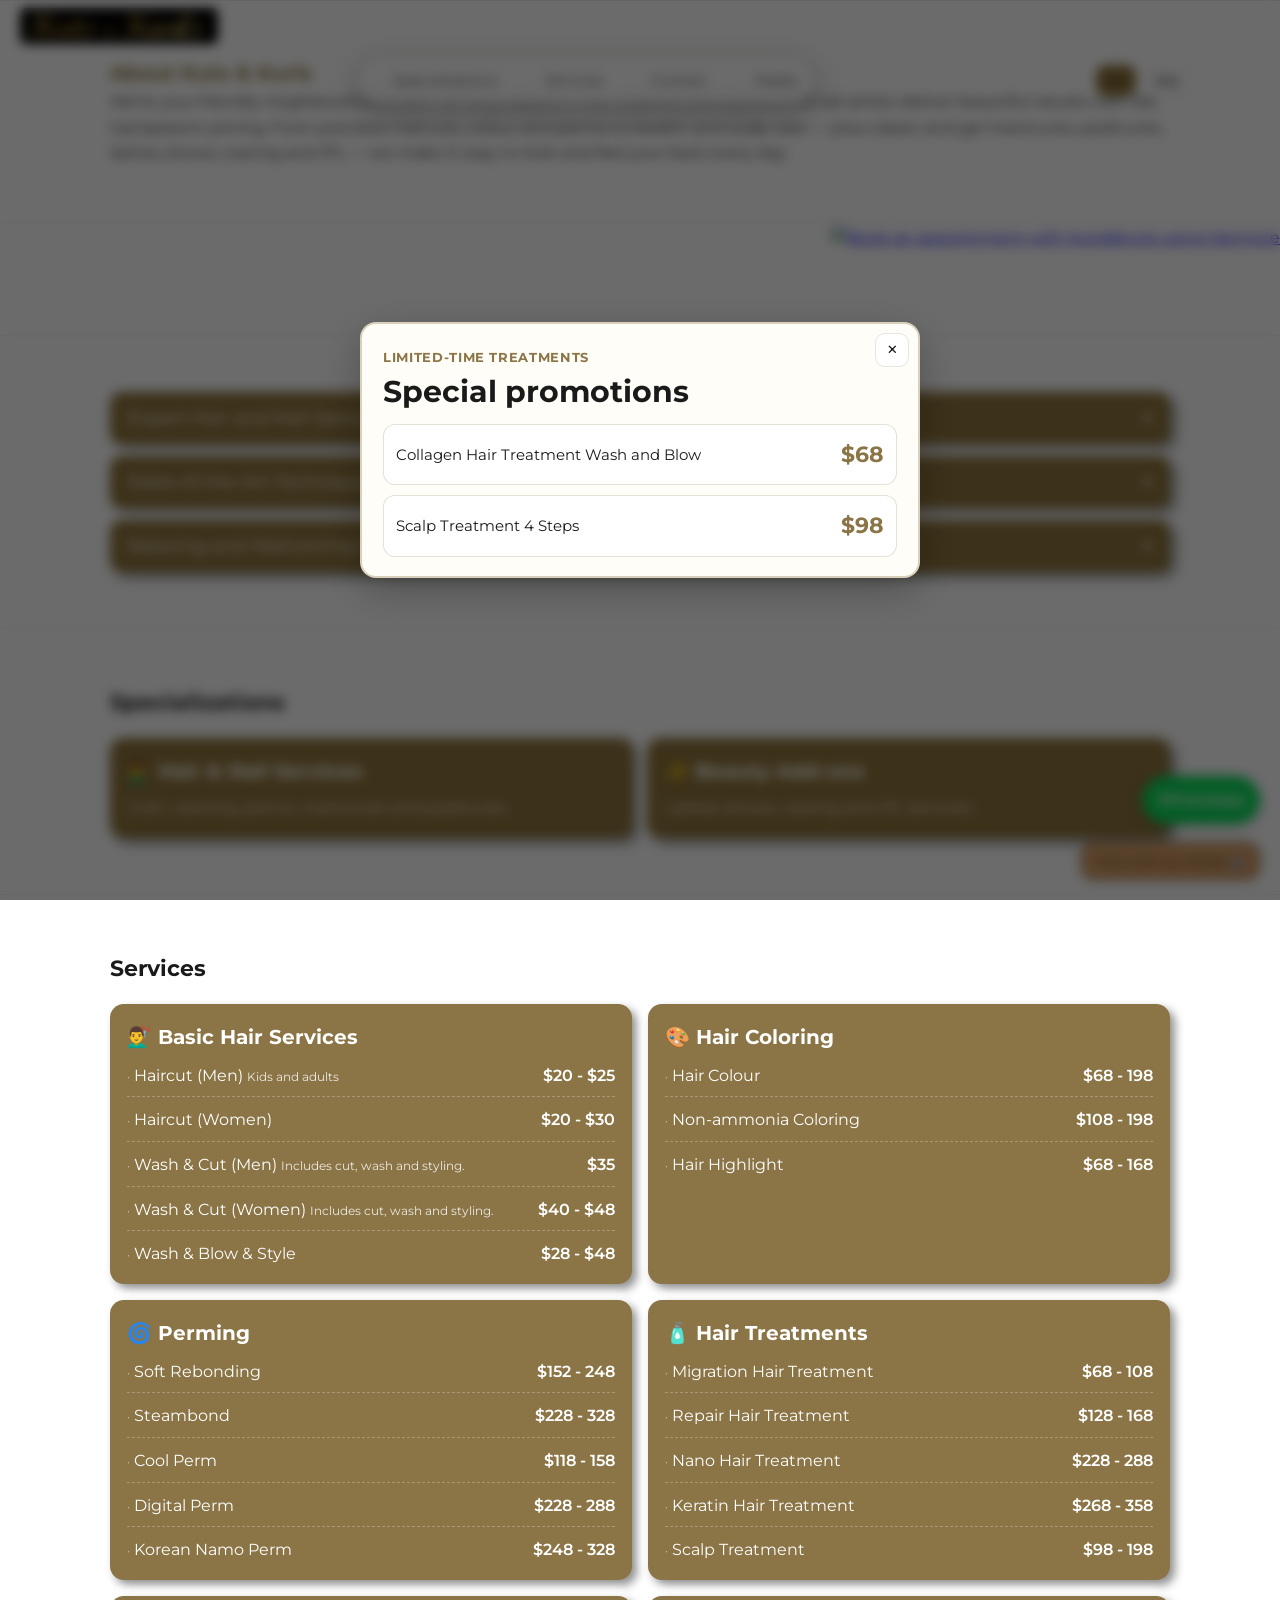
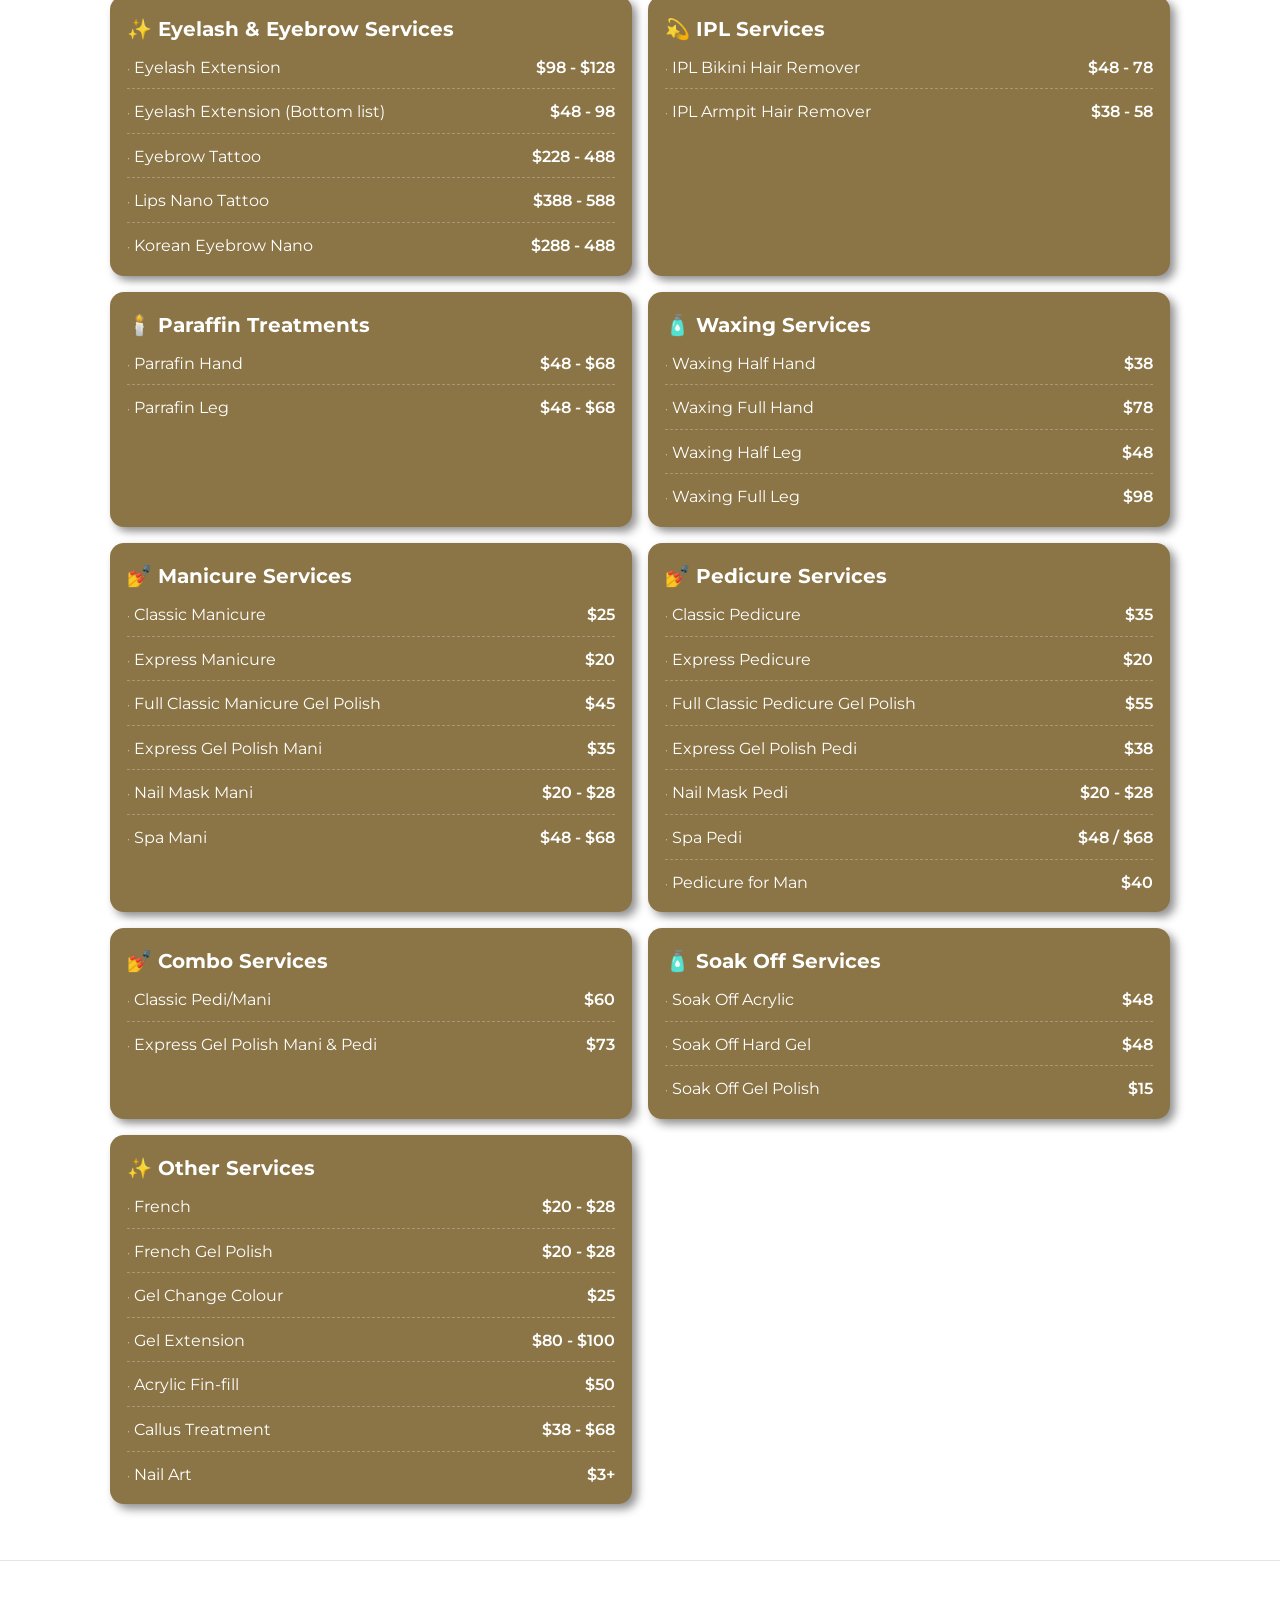
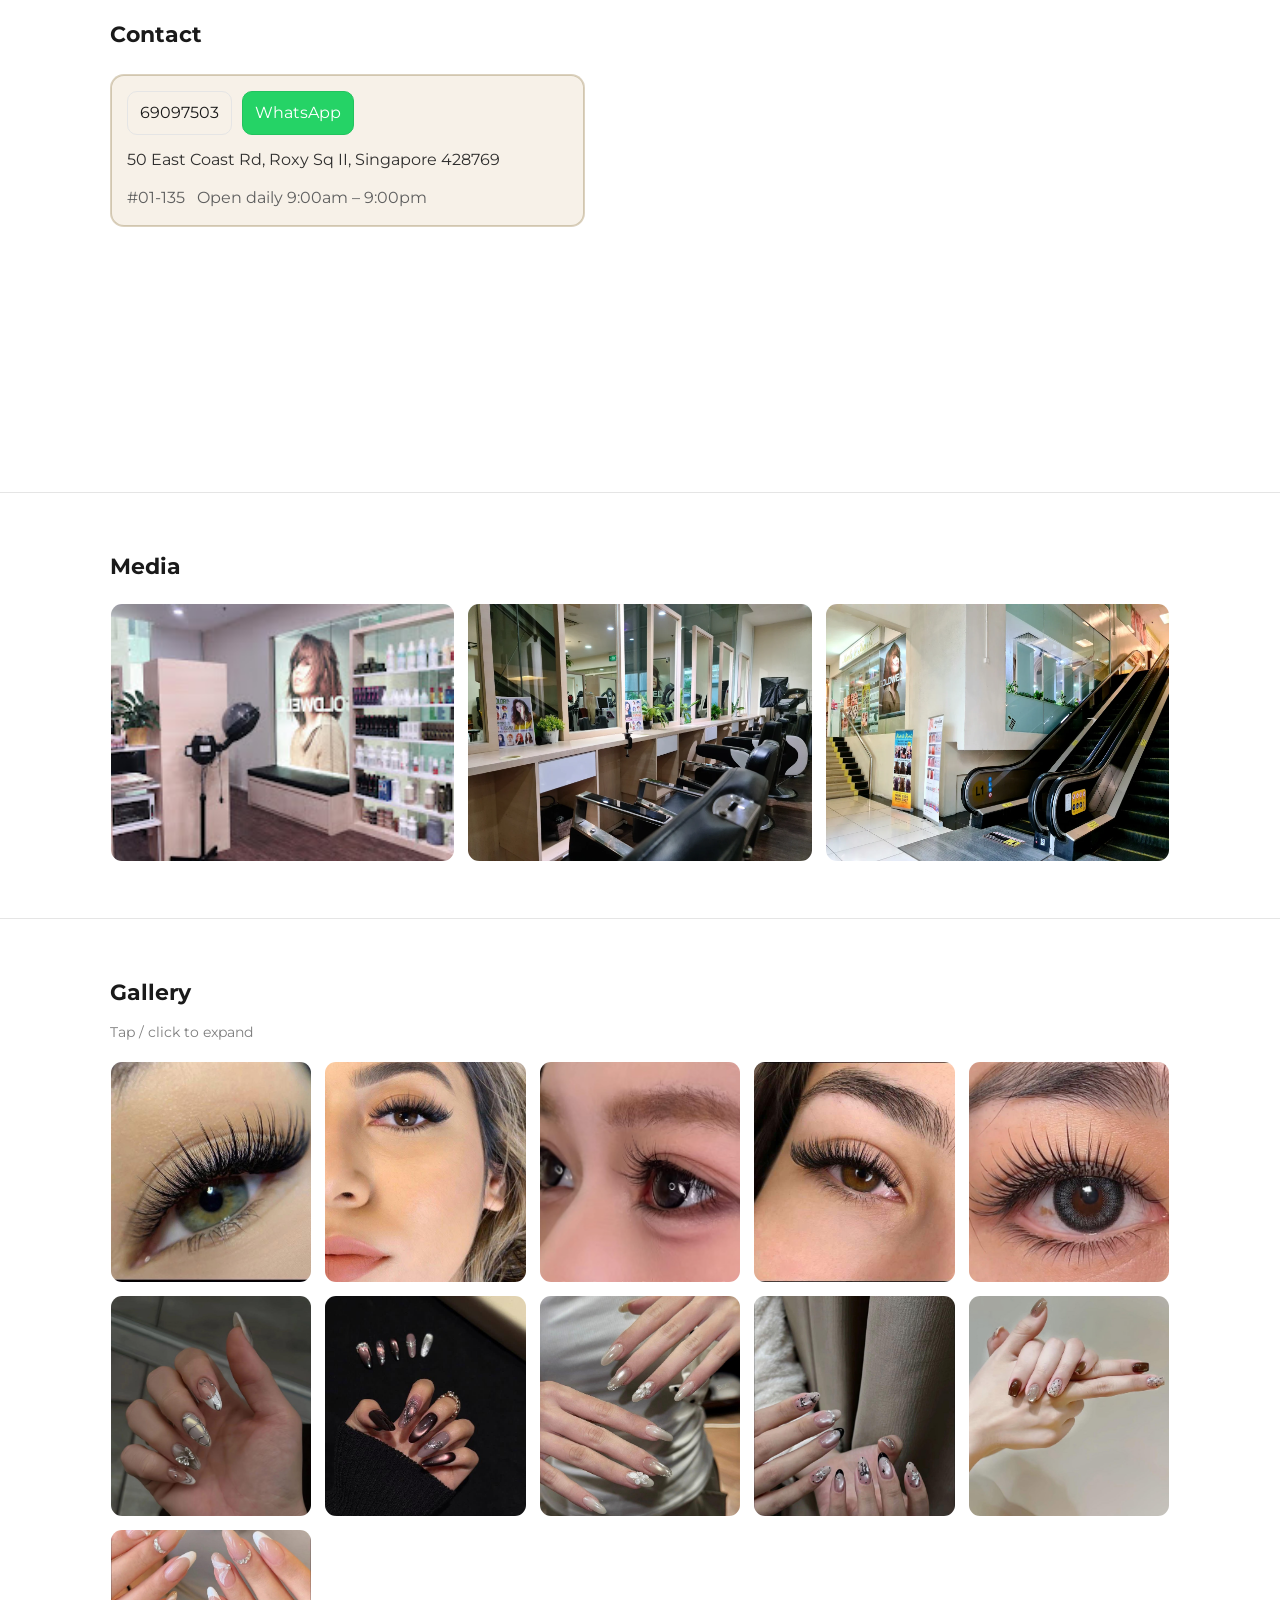
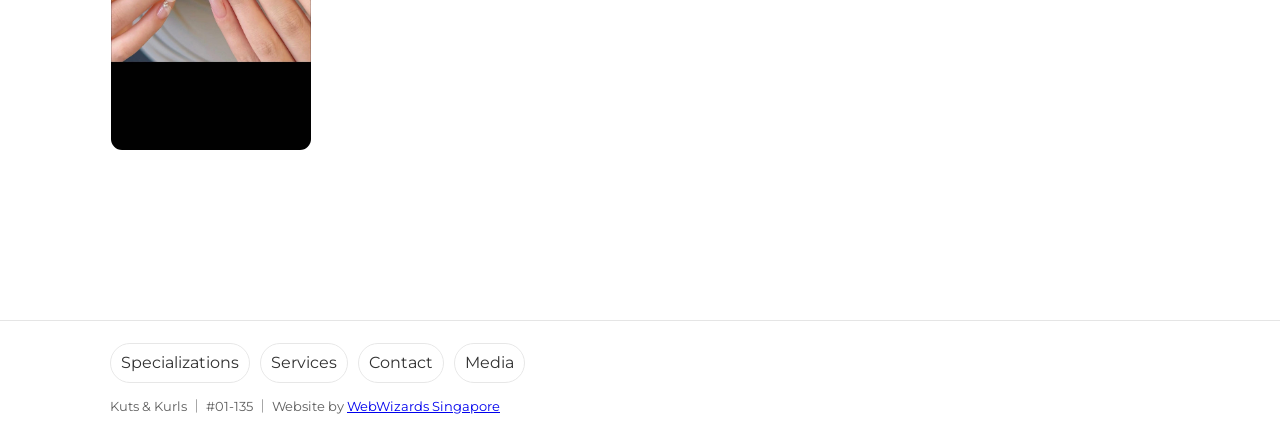
==== commit 570d318d: "Add special promotions modal that opens on load Co-authored-by: Chen Yanguang <Yanguangchen@users.no" ====
--- a/index.html
+++ b/index.html
@@ -1296,6 +1296,39 @@
       <button id="lightbox-close" class="lightbox-close" aria-label="Close">×</button>
       <img id="lightbox-img" alt="Gallery image" />
     </div>
+
+    <!-- Special promotions modal -->
+    <div
+      id="special-promotions-modal"
+      class="promo-modal"
+      role="dialog"
+      aria-modal="true"
+      aria-labelledby="promo-modal-title"
+      hidden
+    >
+      <div class="promo-modal-card">
+        <button
+          id="special-promotions-close"
+          class="promo-modal-close"
+          type="button"
+          aria-label="Close special promotions"
+        >
+          ×
+        </button>
+        <p class="promo-modal-kicker">Limited-time treatments</p>
+        <h2 id="promo-modal-title">Special promotions</h2>
+        <div class="promo-modal-items">
+          <div class="promo-modal-item">
+            <span class="promo-modal-name">Collagen Hair Treatment Wash and Blow</span>
+            <span class="promo-modal-price">$68</span>
+          </div>
+          <div class="promo-modal-item">
+            <span class="promo-modal-name">Scalp Treatment 4 Steps</span>
+            <span class="promo-modal-price">$98</span>
+          </div>
+        </div>
+      </div>
+    </div>
  
     
 
--- a/public/styles.css
+++ b/public/styles.css
@@ -792,6 +792,85 @@
   font-size: 18px;
 }
 
+/* Special promotions modal */
+.promo-modal {
+  position: fixed;
+  inset: 0;
+  z-index: 45000;
+  display: flex;
+  align-items: center;
+  justify-content: center;
+  padding: 20px;
+  background: rgba(0, 0, 0, 0.58);
+  backdrop-filter: blur(6px) saturate(120%);
+  -webkit-backdrop-filter: blur(6px) saturate(120%);
+}
+.promo-modal[hidden] {
+  display: none;
+}
+.promo-modal-card {
+  position: relative;
+  width: min(560px, 100%);
+  background: #fffdf7;
+  color: #1a1a1a;
+  border: 1px solid rgba(139, 117, 70, 0.32);
+  border-radius: 16px;
+  padding: 24px 22px 20px;
+  box-shadow: 0 12px 42px rgba(0, 0, 0, 0.25), 0 0 0 1px var(--ring) inset;
+}
+.promo-modal-close {
+  position: absolute;
+  top: 10px;
+  right: 10px;
+  width: 34px;
+  height: 34px;
+  border-radius: 10px;
+  border: 1px solid var(--border);
+  background: #ffffff;
+  color: #1a1a1a;
+  font-size: 22px;
+  line-height: 1;
+  cursor: pointer;
+}
+.promo-modal-close:hover {
+  border-color: var(--brand);
+}
+.promo-modal-kicker {
+  margin: 0 0 6px;
+  color: var(--brand);
+  font-size: 13px;
+  font-weight: 700;
+  letter-spacing: 0.05em;
+  text-transform: uppercase;
+}
+#promo-modal-title {
+  margin: 0 0 14px;
+  font-size: 30px;
+  line-height: 1.2;
+}
+.promo-modal-items {
+  display: grid;
+  gap: 10px;
+}
+.promo-modal-item {
+  display: grid;
+  grid-template-columns: 1fr auto;
+  gap: 12px;
+  align-items: center;
+  border: 1px solid rgba(139, 117, 70, 0.22);
+  border-radius: 12px;
+  background: #ffffff;
+  padding: 12px;
+}
+.promo-modal-name {
+  font-size: 15px;
+}
+.promo-modal-price {
+  font-size: 22px;
+  font-weight: 700;
+  color: var(--brand);
+}
+
 /* Utility for hiding gallery items when collapsed */
 .is-hidden { display: none !important; }
 
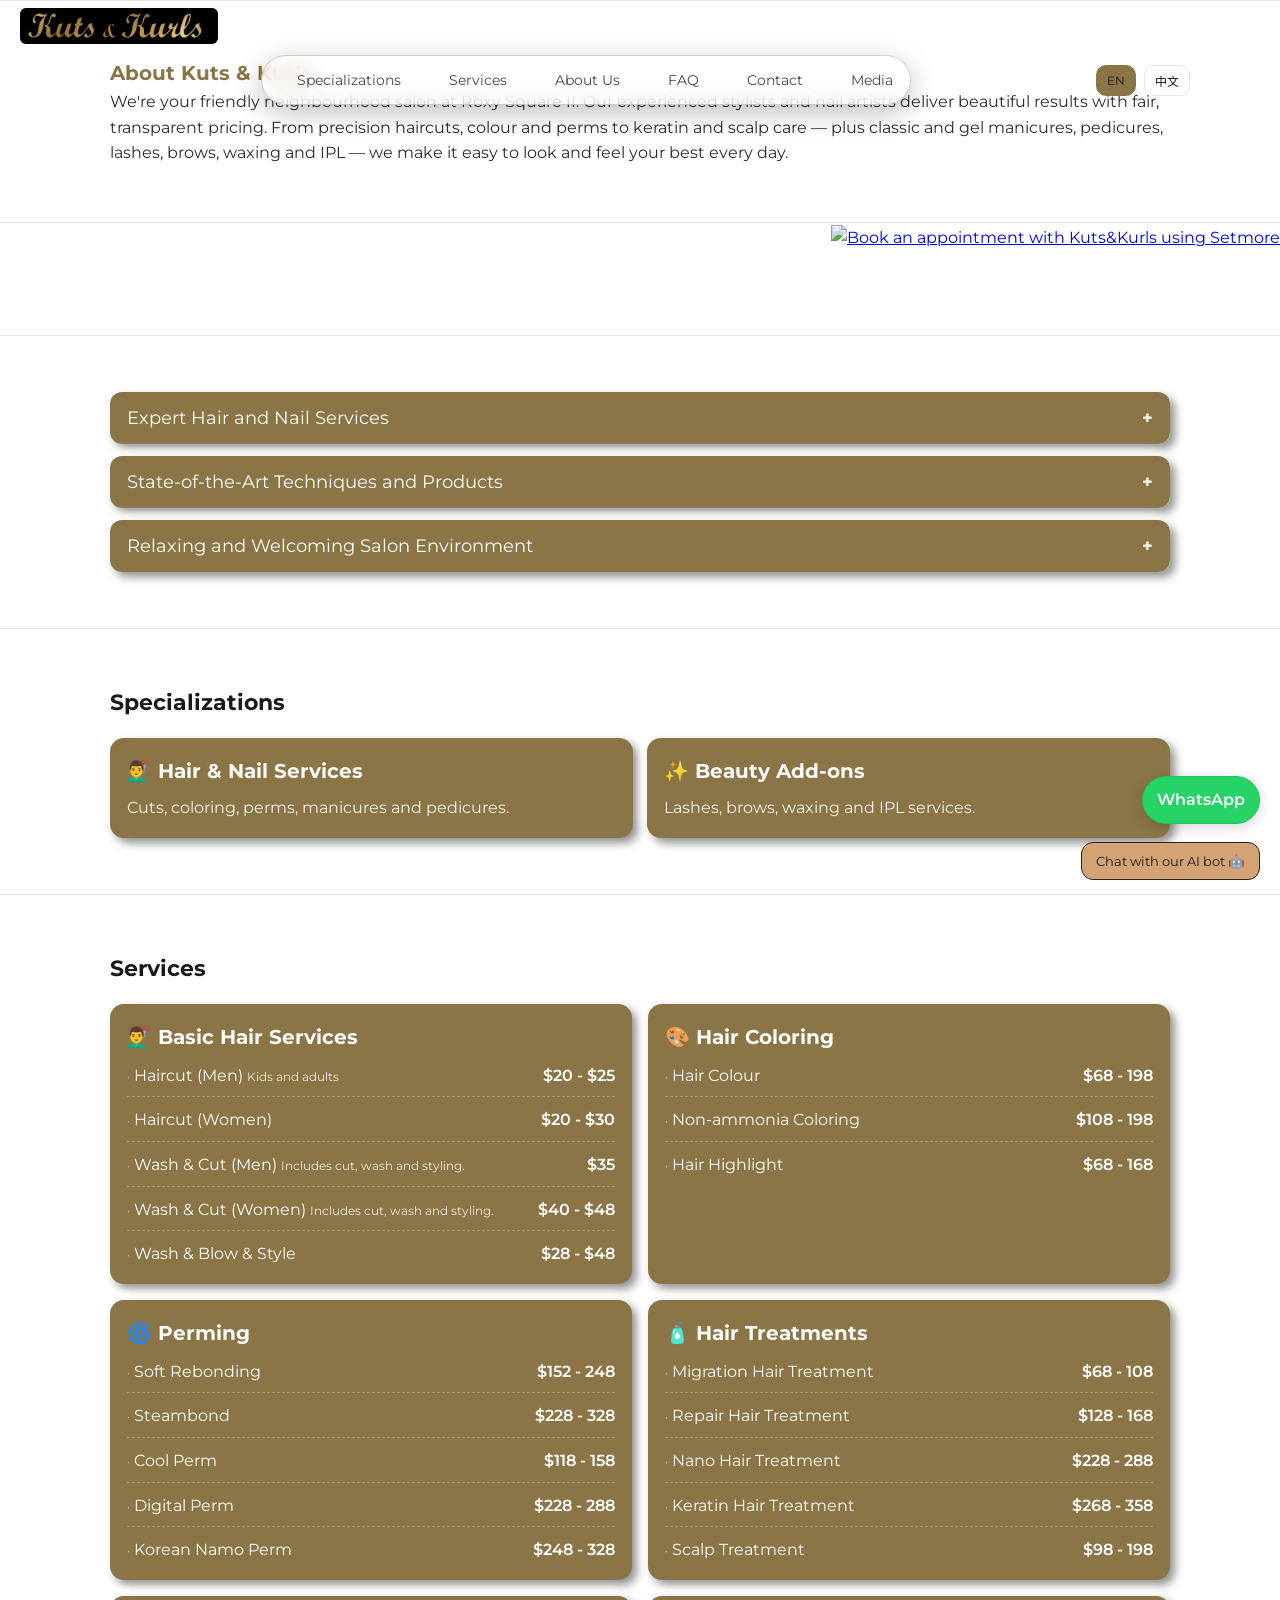
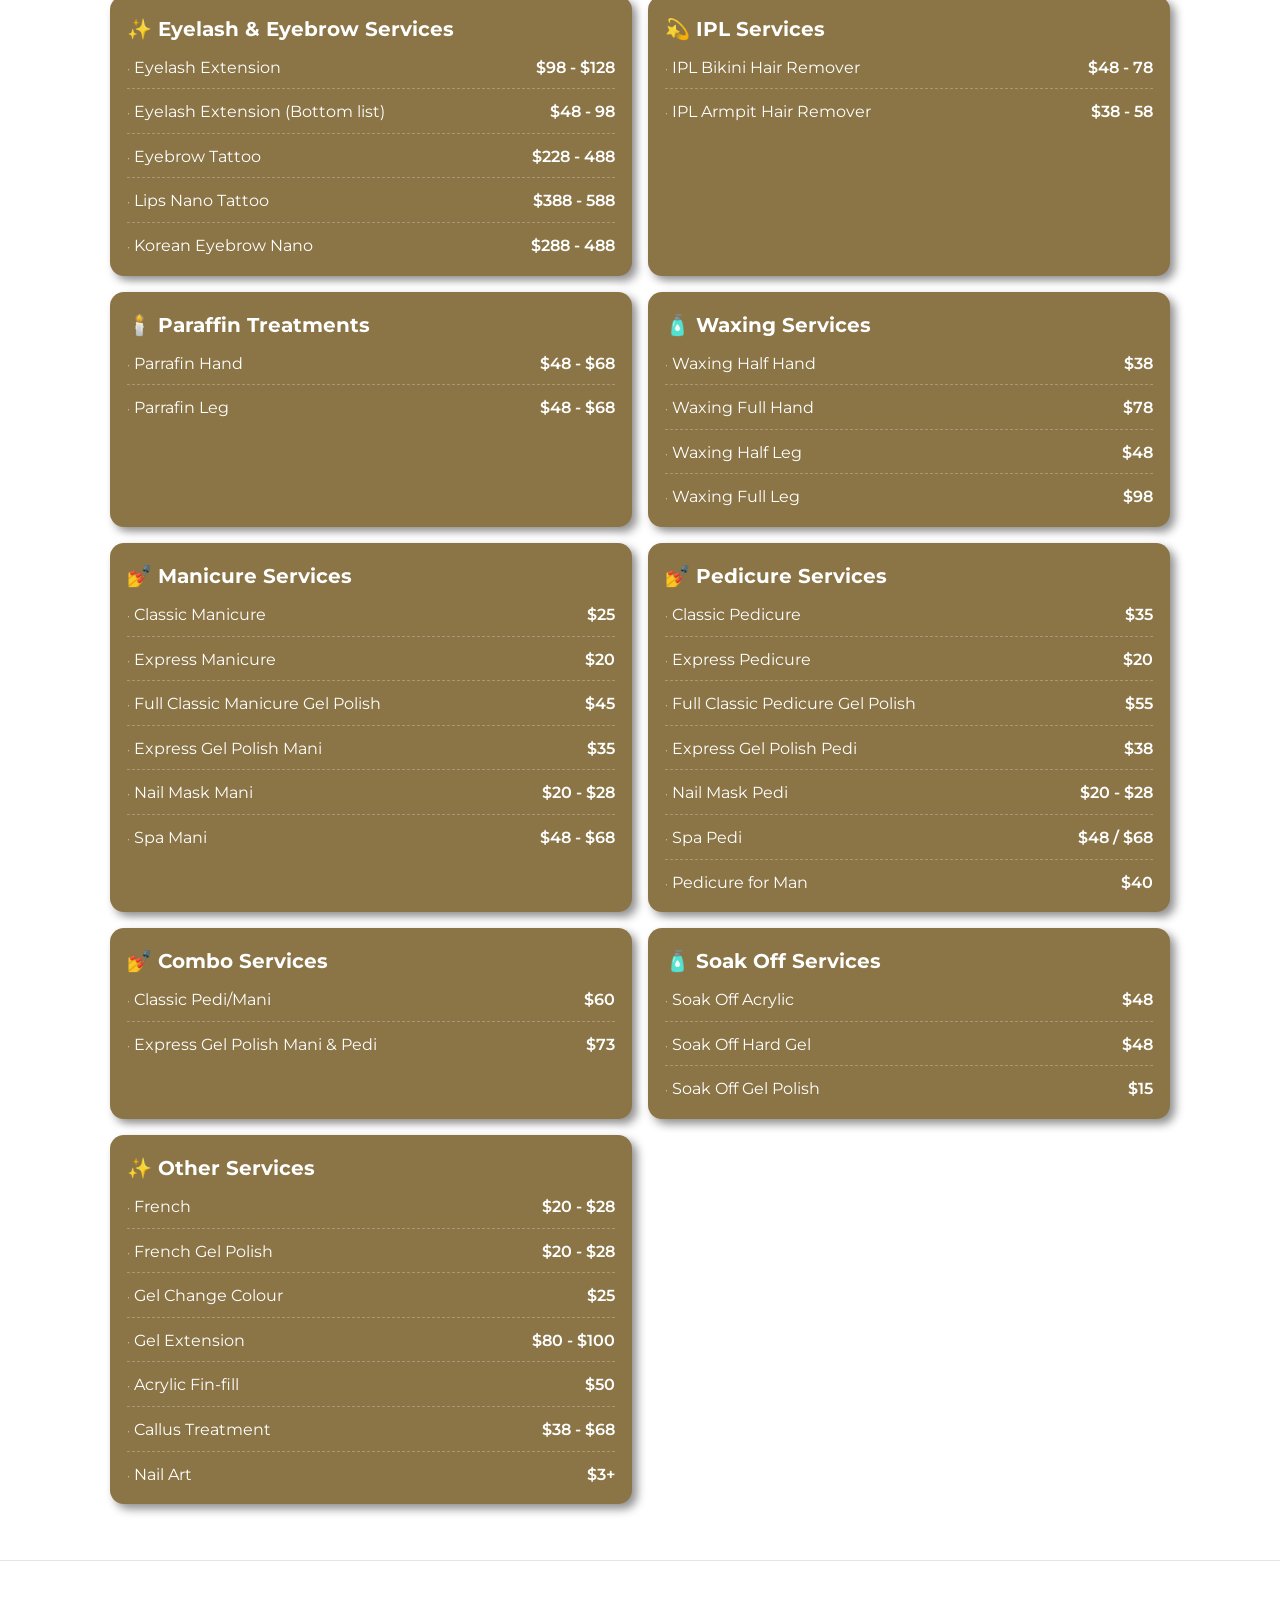
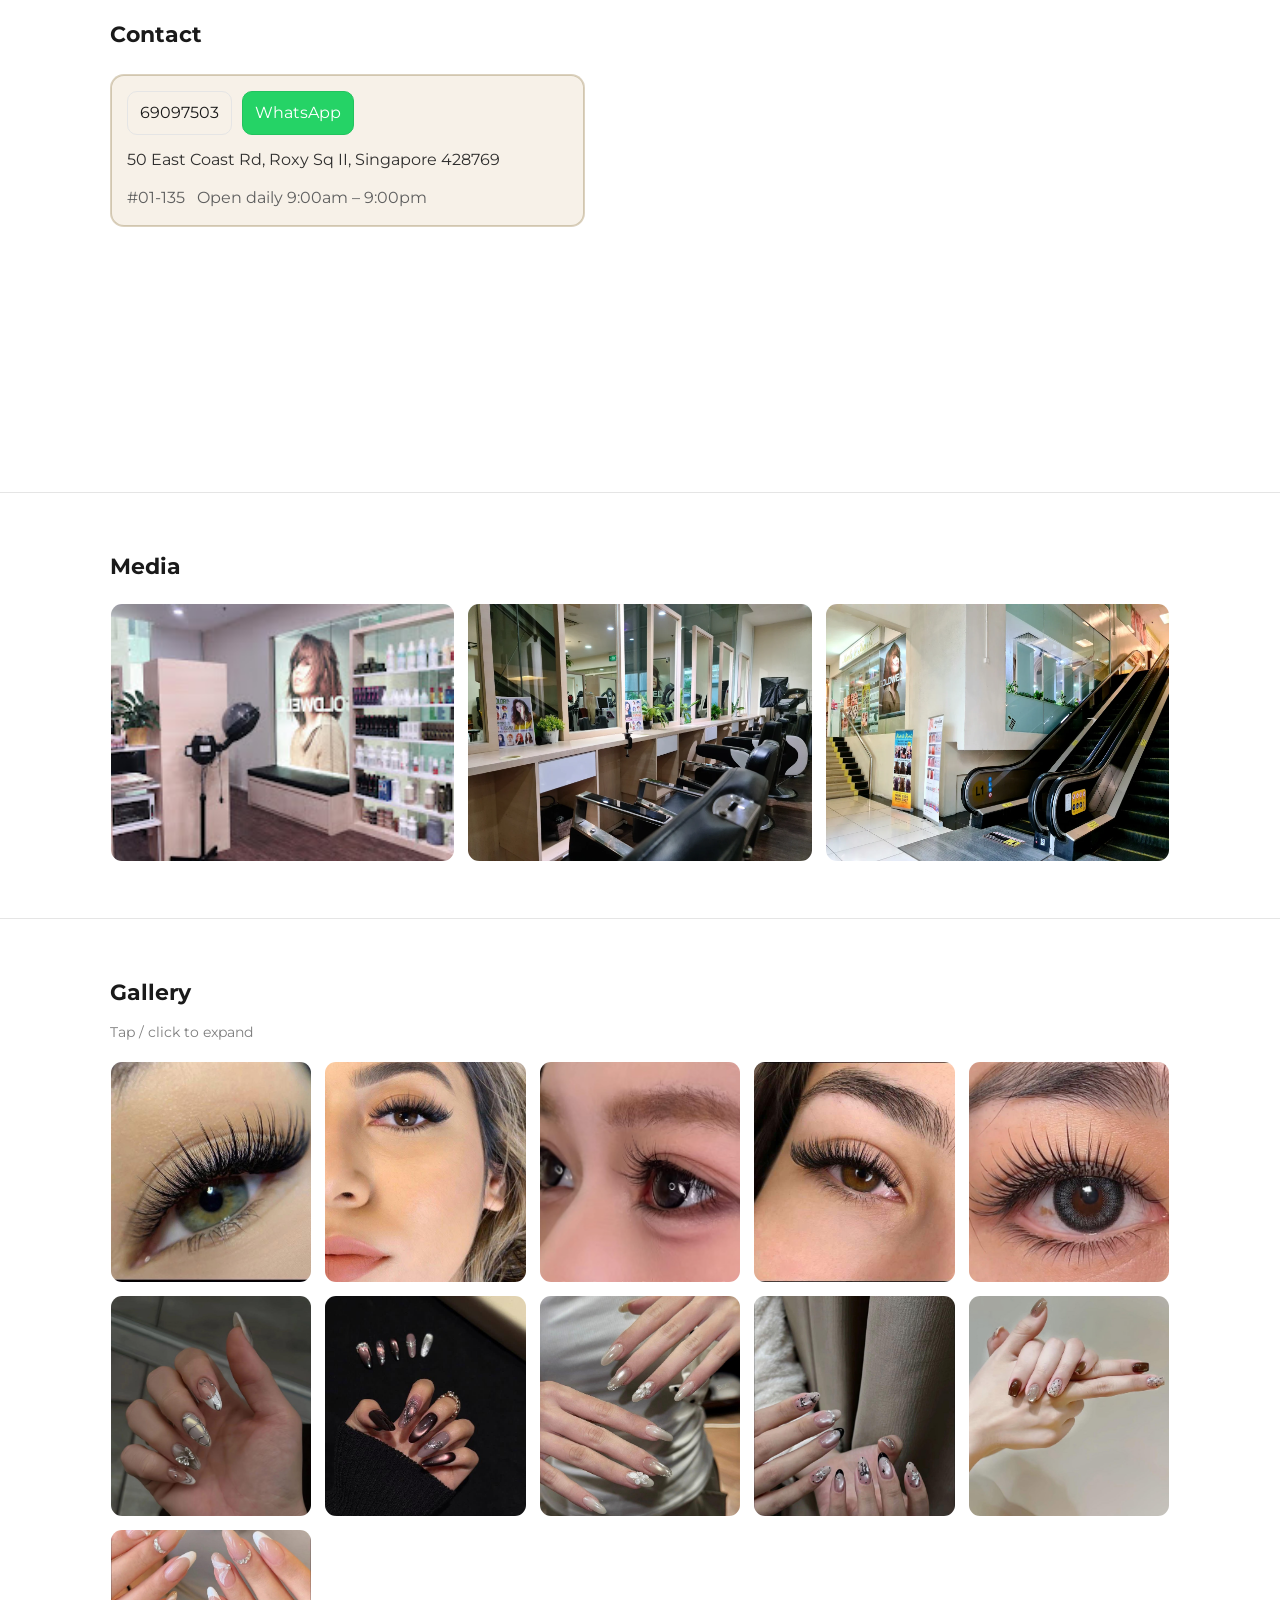
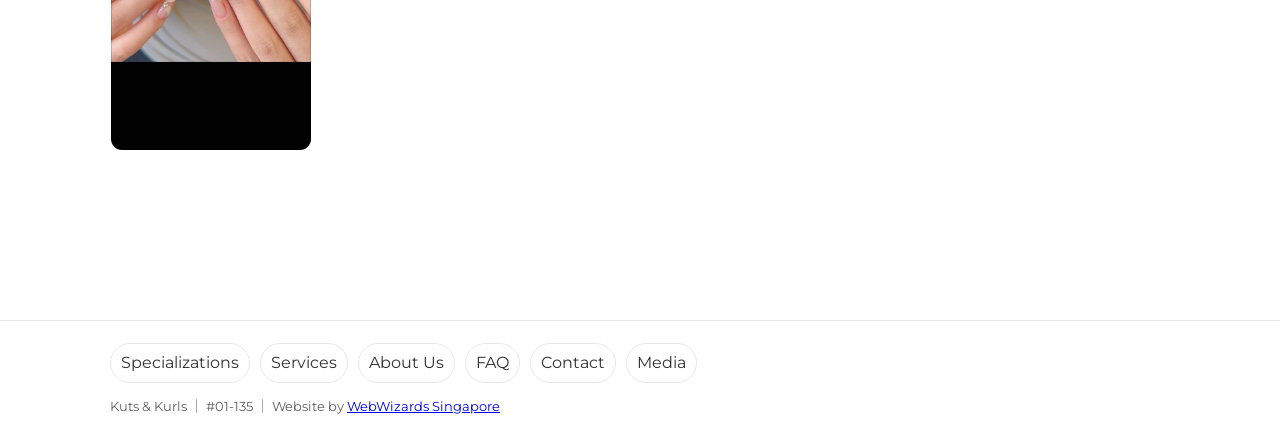
==== commit cd1e9bcc: "Validate and enhance JSON-LD structured data across all pages - Fix invalid price strings: replace "" ====
--- a/index.html
+++ b/index.html
@@ -84,7 +84,7 @@
       href="https://fonts.googleapis.com/css2?family=Noto+Sans+SC:wght@400;600;700&family=Inter:wght@400;600;700&display=swap"
       rel="stylesheet"
     />
-    <link rel="stylesheet" href="public/styles.css" />
+    <link rel="stylesheet" href="/public/styles.css" />
     <!-- Elfsight Google Reviews -->
     <script src="https://elfsightcdn.com/platform.js" async></script>
     <script
@@ -112,481 +112,179 @@
       {
         "@context": "https://schema.org",
         "@type": "HairSalon",
+        "@id": "https://kutskurls.com/#salon",
         "name": "Kuts & Kurls",
         "url": "https://kutskurls.com/",
+        "telephone": "+6569097503",
+        "image": "https://kutskurls.com/public/storepictures/banner.png",
+        "logo": "https://kutskurls.com/public/favicon.png",
+        "priceRange": "$$",
+        "paymentAccepted": "Cash, PayNow, NETS, Credit Card",
+        "currenciesAccepted": "SGD",
         "sameAs": ["https://chatgpt.com/g/g-NwIWWtD6r-kurlsbot"],
         "contactPoint": {
           "@type": "ContactPoint",
-          "telephone": "69097503",
-          "contactType": "Customer Service"
+          "telephone": "+6569097503",
+          "contactType": "customer service",
+          "areaServed": "SG",
+          "availableLanguage": ["English", "Chinese", "Vietnamese"]
         },
         "address": {
           "@type": "PostalAddress",
-          "streetAddress": "50 East Coast Rd, #01-135, Roxy Sq II",
+          "streetAddress": "50 East Coast Rd, #01-135, Roxy Square II",
           "addressLocality": "Singapore",
           "postalCode": "428769",
           "addressCountry": "SG"
         },
+        "geo": {
+          "@type": "GeoCoordinates",
+          "latitude": 1.3039,
+          "longitude": 103.9045
+        },
         "openingHoursSpecification": {
           "@type": "OpeningHoursSpecification",
-          "dayOfWeek": [
-            "Monday",
-            "Tuesday",
-            "Wednesday",
-            "Thursday",
-            "Friday",
-            "Saturday",
-            "Sunday"
-          ],
-          "opens": "09:00",
-          "closes": "21:00"
+          "dayOfWeek": ["Monday","Tuesday","Wednesday","Thursday","Friday","Saturday","Sunday"],
+          "opens": "09:30",
+          "closes": "20:30"
         },
-        "makesOffer": [
-          {
-            "@type": "Offer",
-            "itemOffered": {
-              "@type": "Service",
+        "hasOfferCatalog": {
+          "@type": "OfferCatalog",
+          "name": "Kuts & Kurls Services",
+          "itemListElement": [
+            {
+              "@type": "OfferCatalog",
               "name": "Basic Hair Services",
-              "offers": [
-                {
-                  "@type": "Offer",
-                  "name": "Haircut (Men)",
-                  "price": "$20 - $25",
-                  "description": "Kids and adults",
-                  "priceCurrency": "SGD"
-                },
-                {
-                  "@type": "Offer",
-                  "name": "Haircut (Women)",
-                  "price": "$20 - $30",
-                  "priceCurrency": "SGD"
-                },
-                {
-                  "@type": "Offer",
-                  "name": "Wash & Cut (Men)",
-                  "price": "$35",
-                  "description": "Includes cut, wash and styling.",
-                  "priceCurrency": "SGD"
-                },
-                {
-                  "@type": "Offer",
-                  "name": "Wash & Cut (Women)",
-                  "price": "$40 - $48",
-                  "description": "Includes cut, wash and styling.",
-                  "priceCurrency": "SGD"
-                },
-                {
-                  "@type": "Offer",
-                  "name": "Wash & Blow & Style",
-                  "price": "$28 - $48",
-                  "priceCurrency": "SGD"
-                }
+              "itemListElement": [
+                {"@type":"Offer","itemOffered":{"@type":"Service","name":"Haircut (Men)","description":"Kids and adults"},"priceSpecification":{"@type":"PriceSpecification","minPrice":20,"maxPrice":25,"priceCurrency":"SGD"}},
+                {"@type":"Offer","itemOffered":{"@type":"Service","name":"Haircut (Women)"},"priceSpecification":{"@type":"PriceSpecification","minPrice":20,"maxPrice":30,"priceCurrency":"SGD"}},
+                {"@type":"Offer","itemOffered":{"@type":"Service","name":"Wash & Cut (Men)","description":"Includes cut, wash and styling."},"priceSpecification":{"@type":"PriceSpecification","price":35,"priceCurrency":"SGD"}},
+                {"@type":"Offer","itemOffered":{"@type":"Service","name":"Wash & Cut (Women)","description":"Includes cut, wash and styling."},"priceSpecification":{"@type":"PriceSpecification","minPrice":40,"maxPrice":48,"priceCurrency":"SGD"}},
+                {"@type":"Offer","itemOffered":{"@type":"Service","name":"Wash & Blow & Style"},"priceSpecification":{"@type":"PriceSpecification","minPrice":28,"maxPrice":48,"priceCurrency":"SGD"}}
+              ]
+            },
+            {
+              "@type": "OfferCatalog",
+              "name": "Hair Coloring",
+              "itemListElement": [
+                {"@type":"Offer","itemOffered":{"@type":"Service","name":"Hair Colour"},"priceSpecification":{"@type":"PriceSpecification","minPrice":68,"maxPrice":198,"priceCurrency":"SGD"}},
+                {"@type":"Offer","itemOffered":{"@type":"Service","name":"Non-ammonia Coloring"},"priceSpecification":{"@type":"PriceSpecification","minPrice":108,"maxPrice":198,"priceCurrency":"SGD"}},
+                {"@type":"Offer","itemOffered":{"@type":"Service","name":"Hair Highlight"},"priceSpecification":{"@type":"PriceSpecification","minPrice":68,"maxPrice":168,"priceCurrency":"SGD"}}
+              ]
+            },
+            {
+              "@type": "OfferCatalog",
+              "name": "Perming",
+              "itemListElement": [
+                {"@type":"Offer","itemOffered":{"@type":"Service","name":"Soft Rebonding"},"priceSpecification":{"@type":"PriceSpecification","minPrice":152,"maxPrice":248,"priceCurrency":"SGD"}},
+                {"@type":"Offer","itemOffered":{"@type":"Service","name":"Steambond"},"priceSpecification":{"@type":"PriceSpecification","minPrice":228,"maxPrice":328,"priceCurrency":"SGD"}},
+                {"@type":"Offer","itemOffered":{"@type":"Service","name":"Cool Perm"},"priceSpecification":{"@type":"PriceSpecification","minPrice":118,"maxPrice":158,"priceCurrency":"SGD"}},
+                {"@type":"Offer","itemOffered":{"@type":"Service","name":"Digital Perm"},"priceSpecification":{"@type":"PriceSpecification","minPrice":228,"maxPrice":288,"priceCurrency":"SGD"}},
+                {"@type":"Offer","itemOffered":{"@type":"Service","name":"Korean Namo Perm"},"priceSpecification":{"@type":"PriceSpecification","minPrice":248,"maxPrice":328,"priceCurrency":"SGD"}}
+              ]
+            },
+            {
+              "@type": "OfferCatalog",
+              "name": "Hair Treatments",
+              "itemListElement": [
+                {"@type":"Offer","itemOffered":{"@type":"Service","name":"Migration Hair Treatment"},"priceSpecification":{"@type":"PriceSpecification","minPrice":68,"maxPrice":108,"priceCurrency":"SGD"}},
+                {"@type":"Offer","itemOffered":{"@type":"Service","name":"Repair Hair Treatment"},"priceSpecification":{"@type":"PriceSpecification","minPrice":128,"maxPrice":168,"priceCurrency":"SGD"}},
+                {"@type":"Offer","itemOffered":{"@type":"Service","name":"Nano Hair Treatment"},"priceSpecification":{"@type":"PriceSpecification","minPrice":228,"maxPrice":288,"priceCurrency":"SGD"}},
+                {"@type":"Offer","itemOffered":{"@type":"Service","name":"Keratin Hair Treatment"},"priceSpecification":{"@type":"PriceSpecification","minPrice":268,"maxPrice":358,"priceCurrency":"SGD"}},
+                {"@type":"Offer","itemOffered":{"@type":"Service","name":"Scalp Treatment"},"priceSpecification":{"@type":"PriceSpecification","minPrice":98,"maxPrice":198,"priceCurrency":"SGD"}}
+              ]
+            },
+            {
+              "@type": "OfferCatalog",
+              "name": "Eyelash & Eyebrow Services",
+              "itemListElement": [
+                {"@type":"Offer","itemOffered":{"@type":"Service","name":"Eyelash Extension"},"priceSpecification":{"@type":"PriceSpecification","minPrice":98,"maxPrice":128,"priceCurrency":"SGD"}},
+                {"@type":"Offer","itemOffered":{"@type":"Service","name":"Eyebrow Tattoo"},"priceSpecification":{"@type":"PriceSpecification","minPrice":228,"maxPrice":488,"priceCurrency":"SGD"}},
+                {"@type":"Offer","itemOffered":{"@type":"Service","name":"Lips Nano Tattoo"},"priceSpecification":{"@type":"PriceSpecification","minPrice":388,"maxPrice":588,"priceCurrency":"SGD"}},
+                {"@type":"Offer","itemOffered":{"@type":"Service","name":"Korean Eyebrow Nano"},"priceSpecification":{"@type":"PriceSpecification","minPrice":288,"maxPrice":488,"priceCurrency":"SGD"}}
+              ]
+            },
+            {
+              "@type": "OfferCatalog",
+              "name": "IPL Services",
+              "itemListElement": [
+                {"@type":"Offer","itemOffered":{"@type":"Service","name":"IPL Bikini Hair Removal"},"priceSpecification":{"@type":"PriceSpecification","minPrice":48,"maxPrice":78,"priceCurrency":"SGD"}},
+                {"@type":"Offer","itemOffered":{"@type":"Service","name":"IPL Armpit Hair Removal"},"priceSpecification":{"@type":"PriceSpecification","minPrice":38,"maxPrice":58,"priceCurrency":"SGD"}}
+              ]
+            },
+            {
+              "@type": "OfferCatalog",
+              "name": "Paraffin Treatments",
+              "itemListElement": [
+                {"@type":"Offer","itemOffered":{"@type":"Service","name":"Paraffin Hand"},"priceSpecification":{"@type":"PriceSpecification","minPrice":48,"maxPrice":68,"priceCurrency":"SGD"}},
+                {"@type":"Offer","itemOffered":{"@type":"Service","name":"Paraffin Leg"},"priceSpecification":{"@type":"PriceSpecification","minPrice":48,"maxPrice":68,"priceCurrency":"SGD"}}
+              ]
+            },
+            {
+              "@type": "OfferCatalog",
+              "name": "Waxing Services",
+              "itemListElement": [
+                {"@type":"Offer","itemOffered":{"@type":"Service","name":"Waxing Half Hand"},"priceSpecification":{"@type":"PriceSpecification","price":38,"priceCurrency":"SGD"}},
+                {"@type":"Offer","itemOffered":{"@type":"Service","name":"Waxing Full Hand"},"priceSpecification":{"@type":"PriceSpecification","price":78,"priceCurrency":"SGD"}},
+                {"@type":"Offer","itemOffered":{"@type":"Service","name":"Waxing Half Leg"},"priceSpecification":{"@type":"PriceSpecification","price":48,"priceCurrency":"SGD"}},
+                {"@type":"Offer","itemOffered":{"@type":"Service","name":"Waxing Full Leg"},"priceSpecification":{"@type":"PriceSpecification","price":98,"priceCurrency":"SGD"}}
+              ]
+            },
+            {
+              "@type": "OfferCatalog",
+              "name": "Manicure Services",
+              "itemListElement": [
+                {"@type":"Offer","itemOffered":{"@type":"Service","name":"Classic Manicure"},"priceSpecification":{"@type":"PriceSpecification","price":25,"priceCurrency":"SGD"}},
+                {"@type":"Offer","itemOffered":{"@type":"Service","name":"Express Manicure"},"priceSpecification":{"@type":"PriceSpecification","price":20,"priceCurrency":"SGD"}},
+                {"@type":"Offer","itemOffered":{"@type":"Service","name":"Full Classic Manicure Gel Polish"},"priceSpecification":{"@type":"PriceSpecification","price":45,"priceCurrency":"SGD"}},
+                {"@type":"Offer","itemOffered":{"@type":"Service","name":"Express Gel Polish Manicure"},"priceSpecification":{"@type":"PriceSpecification","price":35,"priceCurrency":"SGD"}},
+                {"@type":"Offer","itemOffered":{"@type":"Service","name":"Nail Mask Manicure"},"priceSpecification":{"@type":"PriceSpecification","minPrice":20,"maxPrice":28,"priceCurrency":"SGD"}},
+                {"@type":"Offer","itemOffered":{"@type":"Service","name":"Spa Manicure"},"priceSpecification":{"@type":"PriceSpecification","minPrice":48,"maxPrice":68,"priceCurrency":"SGD"}}
+              ]
+            },
+            {
+              "@type": "OfferCatalog",
+              "name": "Pedicure Services",
+              "itemListElement": [
+                {"@type":"Offer","itemOffered":{"@type":"Service","name":"Classic Pedicure"},"priceSpecification":{"@type":"PriceSpecification","price":35,"priceCurrency":"SGD"}},
+                {"@type":"Offer","itemOffered":{"@type":"Service","name":"Express Pedicure"},"priceSpecification":{"@type":"PriceSpecification","price":20,"priceCurrency":"SGD"}},
+                {"@type":"Offer","itemOffered":{"@type":"Service","name":"Full Classic Pedicure Gel Polish"},"priceSpecification":{"@type":"PriceSpecification","price":55,"priceCurrency":"SGD"}},
+                {"@type":"Offer","itemOffered":{"@type":"Service","name":"Express Gel Polish Pedicure"},"priceSpecification":{"@type":"PriceSpecification","price":38,"priceCurrency":"SGD"}},
+                {"@type":"Offer","itemOffered":{"@type":"Service","name":"Nail Mask Pedicure"},"priceSpecification":{"@type":"PriceSpecification","minPrice":20,"maxPrice":28,"priceCurrency":"SGD"}},
+                {"@type":"Offer","itemOffered":{"@type":"Service","name":"Spa Pedicure"},"priceSpecification":{"@type":"PriceSpecification","minPrice":48,"maxPrice":68,"priceCurrency":"SGD"}}
+              ]
+            },
+            {
+              "@type": "OfferCatalog",
+              "name": "Combo Services",
+              "itemListElement": [
+                {"@type":"Offer","itemOffered":{"@type":"Service","name":"Classic Pedicure & Manicure"},"priceSpecification":{"@type":"PriceSpecification","price":60,"priceCurrency":"SGD"}},
+                {"@type":"Offer","itemOffered":{"@type":"Service","name":"Express Gel Polish Manicure & Pedicure"},"priceSpecification":{"@type":"PriceSpecification","price":73,"priceCurrency":"SGD"}}
+              ]
+            },
+            {
+              "@type": "OfferCatalog",
+              "name": "Soak Off Services",
+              "itemListElement": [
+                {"@type":"Offer","itemOffered":{"@type":"Service","name":"Soak Off Acrylic"},"priceSpecification":{"@type":"PriceSpecification","price":48,"priceCurrency":"SGD"}},
+                {"@type":"Offer","itemOffered":{"@type":"Service","name":"Soak Off Hard Gel"},"priceSpecification":{"@type":"PriceSpecification","price":48,"priceCurrency":"SGD"}},
+                {"@type":"Offer","itemOffered":{"@type":"Service","name":"Soak Off Gel Polish"},"priceSpecification":{"@type":"PriceSpecification","price":15,"priceCurrency":"SGD"}}
+              ]
+            },
+            {
+              "@type": "OfferCatalog",
+              "name": "Other Nail Services",
+              "itemListElement": [
+                {"@type":"Offer","itemOffered":{"@type":"Service","name":"French"},"priceSpecification":{"@type":"PriceSpecification","minPrice":20,"maxPrice":28,"priceCurrency":"SGD"}},
+                {"@type":"Offer","itemOffered":{"@type":"Service","name":"Gel Change Colour"},"priceSpecification":{"@type":"PriceSpecification","price":25,"priceCurrency":"SGD"}},
+                {"@type":"Offer","itemOffered":{"@type":"Service","name":"Gel Extension"},"priceSpecification":{"@type":"PriceSpecification","minPrice":80,"maxPrice":100,"priceCurrency":"SGD"}},
+                {"@type":"Offer","itemOffered":{"@type":"Service","name":"Acrylic Infill"},"priceSpecification":{"@type":"PriceSpecification","price":50,"priceCurrency":"SGD"}},
+                {"@type":"Offer","itemOffered":{"@type":"Service","name":"Callus Treatment"},"priceSpecification":{"@type":"PriceSpecification","minPrice":38,"maxPrice":68,"priceCurrency":"SGD"}},
+                {"@type":"Offer","itemOffered":{"@type":"Service","name":"French Gel Polish"},"priceSpecification":{"@type":"PriceSpecification","minPrice":20,"maxPrice":28,"priceCurrency":"SGD"}},
+                {"@type":"Offer","itemOffered":{"@type":"Service","name":"Nail Art"},"priceSpecification":{"@type":"PriceSpecification","minPrice":3,"priceCurrency":"SGD"}}
               ]
             }
-          },
-          {
-            "@type": "Offer",
-            "itemOffered": {
-              "@type": "Service",
-              "name": "Hair Coloring",
-              "offers": [
-                {
-                  "@type": "Offer",
-                  "name": "Hair Colour",
-                  "price": "$68 - 198",
-                  "priceCurrency": "SGD"
-                },
-                {
-                  "@type": "Offer",
-                  "name": "Non-ammonia Coloring",
-                  "price": "108.00 - 198.00",
-                  "priceCurrency": "SGD"
-                },
-                {
-                  "@type": "Offer",
-                  "name": "Hair Highlight",
-                  "price": "$68 - 168",
-                  "priceCurrency": "SGD"
-                }
-              ]
-            }
-          },
-          {
-            "@type": "Offer",
-            "itemOffered": {
-              "@type": "Service",
-              "name": "Perming",
-              "offers": [
-                {
-                  "@type": "Offer",
-                  "name": "Soft Rebonding",
-                  "price": "152.00 - 248.00",
-                  "priceCurrency": "SGD"
-                },
-                {
-                  "@type": "Offer",
-                  "name": "Steambond",
-                  "price": "228.00 - 328.00",
-                  "priceCurrency": "SGD"
-                },
-                {
-                  "@type": "Offer",
-                  "name": "Cool Perm",
-                  "price": "118.00 - 158.00",
-                  "priceCurrency": "SGD"
-                },
-                {
-                  "@type": "Offer",
-                  "name": "Digital Perm",
-                  "price": "228.00 - 288.00",
-                  "priceCurrency": "SGD"
-                },
-                {
-                  "@type": "Offer",
-                  "name": "Korean Namo Perm",
-                  "price": "248.00 - 328.00",
-                  "priceCurrency": "SGD"
-                }
-              ]
-            }
-          },
-          {
-            "@type": "Offer",
-            "itemOffered": {
-              "@type": "Service",
-              "name": "Hair Treatments",
-              "offers": [
-                {
-                  "@type": "Offer",
-                  "name": "Migration Hair Treatment",
-                  "price": "68.00 - 108.00",
-                  "priceCurrency": "SGD"
-                },
-                {
-                  "@type": "Offer",
-                  "name": "Repair Hair Treatment",
-                  "price": "128.00 - 168.00",
-                  "priceCurrency": "SGD"
-                },
-                {
-                  "@type": "Offer",
-                  "name": "Nano Hair Treatment",
-                  "price": "228.00 - 288.00",
-                  "priceCurrency": "SGD"
-                },
-                {
-                  "@type": "Offer",
-                  "name": "Keratin Hair Treatment",
-                  "price": "268.00 - 358.00",
-                  "priceCurrency": "SGD"
-                },
-                {
-                  "@type": "Offer",
-                  "name": "Scalp Treatment",
-                  "price": "$98 - 198",
-                  "priceCurrency": "SGD"
-                }
-              ]
-            }
-          },
-          {
-            "@type": "Offer",
-            "itemOffered": {
-              "@type": "Service",
-              "name": "Eyelash & Eyebrow Services",
-              "offers": [
-                {
-                  "@type": "Offer",
-                  "name": "Eyelash Extension",
-                  "price": "$98 - $128",
-                  "priceCurrency": "SGD"
-                },
-                {
-                  "@type": "Offer",
-                  "name": "Eyebrow Tattoo",
-                  "price": "$228 - 488",
-                  "priceCurrency": "SGD"
-                },
-                {
-                  "@type": "Offer",
-                  "name": "Lips Nano Tattoo",
-                  "price": "$388 - 588",
-                  "priceCurrency": "SGD"
-                },
-                {
-                  "@type": "Offer",
-                  "name": "Korean Eyebrow Nano",
-                  "price": "$288 - 488",
-                  "priceCurrency": "SGD"
-                }
-              ]
-            }
-          },
-          {
-            "@type": "Offer",
-            "itemOffered": {
-              "@type": "Service",
-              "name": "IPL Services",
-              "offers": [
-                {
-                  "@type": "Offer",
-                  "name": "IPL Bikini Hair Remover",
-                  "price": "$48 - 78",
-                  "priceCurrency": "SGD"
-                },
-                {
-                  "@type": "Offer",
-                  "name": "IPL Armpit Hair Remover",
-                  "price": "$38 - 58",
-                  "priceCurrency": "SGD"
-                }
-              ]
-            }
-          },
-          {
-            "@type": "Offer",
-            "itemOffered": {
-              "@type": "Service",
-              "name": "Paraffin Treatments",
-              "offers": [
-                {
-                  "@type": "Offer",
-                  "name": "Parrafin Hand",
-                  "price": "$48 - $68",
-                  "priceCurrency": "SGD"
-                },
-                {
-                  "@type": "Offer",
-                  "name": "Parrafin Leg",
-                  "price": "$48 - $68",
-                  "priceCurrency": "SGD"
-                }
-              ]
-            }
-          },
-          {
-            "@type": "Offer",
-            "itemOffered": {
-              "@type": "Service",
-              "name": "Waxing Services",
-              "offers": [
-                {
-                  "@type": "Offer",
-                  "name": "Waxing Half Hand",
-                  "price": "$38",
-                  "priceCurrency": "SGD"
-                },
-                {
-                  "@type": "Offer",
-                  "name": "Waxing Full Hand",
-                  "price": "$78",
-                  "priceCurrency": "SGD"
-                },
-                {
-                  "@type": "Offer",
-                  "name": "Waxing Half Leg",
-                  "price": "$48",
-                  "priceCurrency": "SGD"
-                },
-                {
-                  "@type": "Offer",
-                  "name": "Waxing Full Leg",
-                  "price": "$98",
-                  "priceCurrency": "SGD"
-                }
-              ]
-            }
-          },
-          {
-            "@type": "Offer",
-            "itemOffered": {
-              "@type": "Service",
-              "name": "Manicure Services",
-              "offers": [
-                {
-                  "@type": "Offer",
-                  "name": "Classic Manicure",
-                  "price": "$25",
-                  "priceCurrency": "SGD"
-                },
-                {
-                  "@type": "Offer",
-                  "name": "Express Manicure",
-                  "price": "$20",
-                  "priceCurrency": "SGD"
-                },
-                {
-                  "@type": "Offer",
-                  "name": "Full Classic Manicure Gel Polish",
-                  "price": "$45",
-                  "priceCurrency": "SGD"
-                },
-                {
-                  "@type": "Offer",
-                  "name": "Express Gel Polish Mani",
-                  "price": "$35",
-                  "priceCurrency": "SGD"
-                },
-                {
-                  "@type": "Offer",
-                  "name": "Nail Mask Mani",
-                  "price": "$20 - $28",
-                  "priceCurrency": "SGD"
-                },
-                {
-                  "@type": "Offer",
-                  "name": "Spa Mani",
-                  "price": "$48 - $68",
-                  "priceCurrency": "SGD"
-                }
-              ]
-            }
-          },
-          {
-            "@type": "Offer",
-            "itemOffered": {
-              "@type": "Service",
-              "name": "Pedicure Services",
-              "offers": [
-                {
-                  "@type": "Offer",
-                  "name": "Classic Pedicure",
-                  "price": "$35",
-                  "priceCurrency": "SGD"
-                },
-                {
-                  "@type": "Offer",
-                  "name": "Express Pedicure",
-                  "price": "$20",
-                  "priceCurrency": "SGD"
-                },
-                {
-                  "@type": "Offer",
-                  "name": "Full Classic Pedicure Gel Polish",
-                  "price": "$55",
-                  "priceCurrency": "SGD"
-                },
-                {
-                  "@type": "Offer",
-                  "name": "Express Gel Polish Pedi",
-                  "price": "$38",
-                  "priceCurrency": "SGD"
-                },
-                {
-                  "@type": "Offer",
-                  "name": "Nail Mask Pedi",
-                  "price": "$20 - $28",
-                  "priceCurrency": "SGD"
-                },
-                {
-                  "@type": "Offer",
-                  "name": "Spa Pedi",
-                  "price": "$48 / $68",
-                  "priceCurrency": "SGD"
-                }
-              ]
-            }
-          },
-          {
-            "@type": "Offer",
-            "itemOffered": {
-              "@type": "Service",
-              "name": "Combo Services",
-              "offers": [
-                {
-                  "@type": "Offer",
-                  "name": "Classic Pedi/Mani",
-                  "price": "$60",
-                  "priceCurrency": "SGD"
-                },
-                {
-                  "@type": "Offer",
-                  "name": "Express Gel Polish Mani & Pedi",
-                  "price": "$73",
-                  "priceCurrency": "SGD"
-                }
-              ]
-            }
-          },
-          {
-            "@type": "Offer",
-            "itemOffered": {
-              "@type": "Service",
-              "name": "Soak Off Services",
-              "offers": [
-                {
-                  "@type": "Offer",
-                  "name": "Soak Off Acrylic",
-                  "price": "$48",
-                  "priceCurrency": "SGD"
-                },
-                {
-                  "@type": "Offer",
-                  "name": "Soak Off Hard Gel",
-                  "price": "$48",
-                  "priceCurrency": "SGD"
-                },
-                {
-                  "@type": "Offer",
-                  "name": "Soak Off Gel Polish",
-                  "price": "$15",
-                  "priceCurrency": "SGD"
-                }
-              ]
-            }
-          },
-          {
-            "@type": "Offer",
-            "itemOffered": {
-              "@type": "Service",
-              "name": "Other Services",
-              "offers": [
-                {
-                  "@type": "Offer",
-                  "name": "French",
-                  "price": "$20 - $28",
-                  "priceCurrency": "SGD"
-                },
-                {
-                  "@type": "Offer",
-                  "name": "Gel Change Colour",
-                  "price": "$25",
-                  "priceCurrency": "SGD"
-                },
-                {
-                  "@type": "Offer",
-                  "name": "Gel Extension",
-                  "price": "$80 - $100",
-                  "priceCurrency": "SGD"
-                },
-                {
-                  "@type": "Offer",
-                  "name": "Acrylic Fin-fill",
-                  "price": "$50",
-                  "priceCurrency": "SGD"
-                },
-                {
-                  "@type": "Offer",
-                  "name": "Callus Treatment",
-                  "price": "$38 - $68",
-                  "priceCurrency": "SGD"
-                },
-                {
-                  "@type": "Offer",
-                  "name": "French Gel Polish",
-                  "price": "$20 - $28",
-                  "priceCurrency": "SGD"
-                },
-                {
-                  "@type": "Offer",
-                  "name": "Nail Art",
-                  "price": "$3+",
-                  "priceCurrency": "SGD"
-                }
-              ]
-            }
-          }
-        ]
+          ]
+        }
       }
     </script>
   </head>
@@ -608,7 +306,9 @@
         </a>
         <nav class="nav" aria-label="Primary">
           <a id="nav-specializations" href="#specializations" data-en="Specializations" data-zh="特色">Specializations</a>
-          <a id="nav-services" href="#services" data-en="Services" data-zh="服务项目">Services</a>
+          <a id="nav-services" href="/services" data-en="Services" data-zh="服务项目">Services</a>
+          <a href="/about" data-en="About Us" data-zh="关于我们">About Us</a>
+          <a href="/faq" data-en="FAQ" data-zh="常见问题">FAQ</a>
           <a id="nav-contact" href="#contact" data-en="Contact" data-zh="联系">Contact</a>
           <a id="nav-media" href="#media" data-en="Media" data-zh="媒体">Media</a>
         </nav>
@@ -1206,7 +906,9 @@
       <div class="container">
         <nav class="footer-nav" aria-label="Footer">
           <a id="fnav-specializations" href="#specializations" data-en="Specializations" data-zh="特色">Specializations</a>
-          <a id="fnav-services" href="#services" data-en="Services" data-zh="服务项目">Services</a>
+          <a id="fnav-services" href="/services" data-en="Services" data-zh="服务项目">Services</a>
+          <a href="/about" data-en="About Us" data-zh="关于我们">About Us</a>
+          <a href="/faq" data-en="FAQ" data-zh="常见问题">FAQ</a>
           <a id="fnav-contact" href="#contact" data-en="Contact" data-zh="联系">Contact</a>
           <a id="fnav-media" href="#media" data-en="Media" data-zh="媒体">Media</a>
         </nav>
@@ -1230,8 +932,11 @@
           ×
         </button>
         <nav class="mobile-nav" aria-label="Mobile Primary">
-          <a id="mnav-specializations" href="#specializations" data-en="Specializations" data-zh="特色">Specializations</a>
-          <a id="mnav-services" href="#services" data-en="Services" data-zh="服务项目">Services</a>
+          <a href="/" data-en="Home" data-zh="首页">Home</a>
+          <a href="/about" data-en="About Us" data-zh="关于我们">About Us</a>
+          <a href="/faq" data-en="FAQ" data-zh="常见问题">FAQ</a>
+          <a id="mnav-specializations" href="/#specializations" data-en="Specializations" data-zh="特色">Specializations</a>
+          <a id="mnav-services" href="/services" data-en="Services" data-zh="服务项目">Services</a>
           <a id="mnav-contact" href="#contact" data-en="Contact" data-zh="联系">Contact</a>
           <a id="mnav-media" href="#media" data-en="Media" data-zh="媒体">Media</a>
         </nav>
@@ -1296,42 +1001,9 @@
       <button id="lightbox-close" class="lightbox-close" aria-label="Close">×</button>
       <img id="lightbox-img" alt="Gallery image" />
     </div>
-
-    <!-- Special promotions modal -->
-    <div
-      id="special-promotions-modal"
-      class="promo-modal"
-      role="dialog"
-      aria-modal="true"
-      aria-labelledby="promo-modal-title"
-      hidden
-    >
-      <div class="promo-modal-card">
-        <button
-          id="special-promotions-close"
-          class="promo-modal-close"
-          type="button"
-          aria-label="Close special promotions"
-        >
-          ×
-        </button>
-        <p class="promo-modal-kicker">Limited-time treatments</p>
-        <h2 id="promo-modal-title">Special promotions</h2>
-        <div class="promo-modal-items">
-          <div class="promo-modal-item">
-            <span class="promo-modal-name">Collagen Hair Treatment Wash and Blow</span>
-            <span class="promo-modal-price">$68</span>
-          </div>
-          <div class="promo-modal-item">
-            <span class="promo-modal-name">Scalp Treatment 4 Steps</span>
-            <span class="promo-modal-price">$98</span>
-          </div>
-        </div>
-      </div>
-    </div>
  
     
 
-    <script type="module" src="public/app.js"></script>
+    <script type="module" src="/public/app.js"></script>
   </body>
   </html>
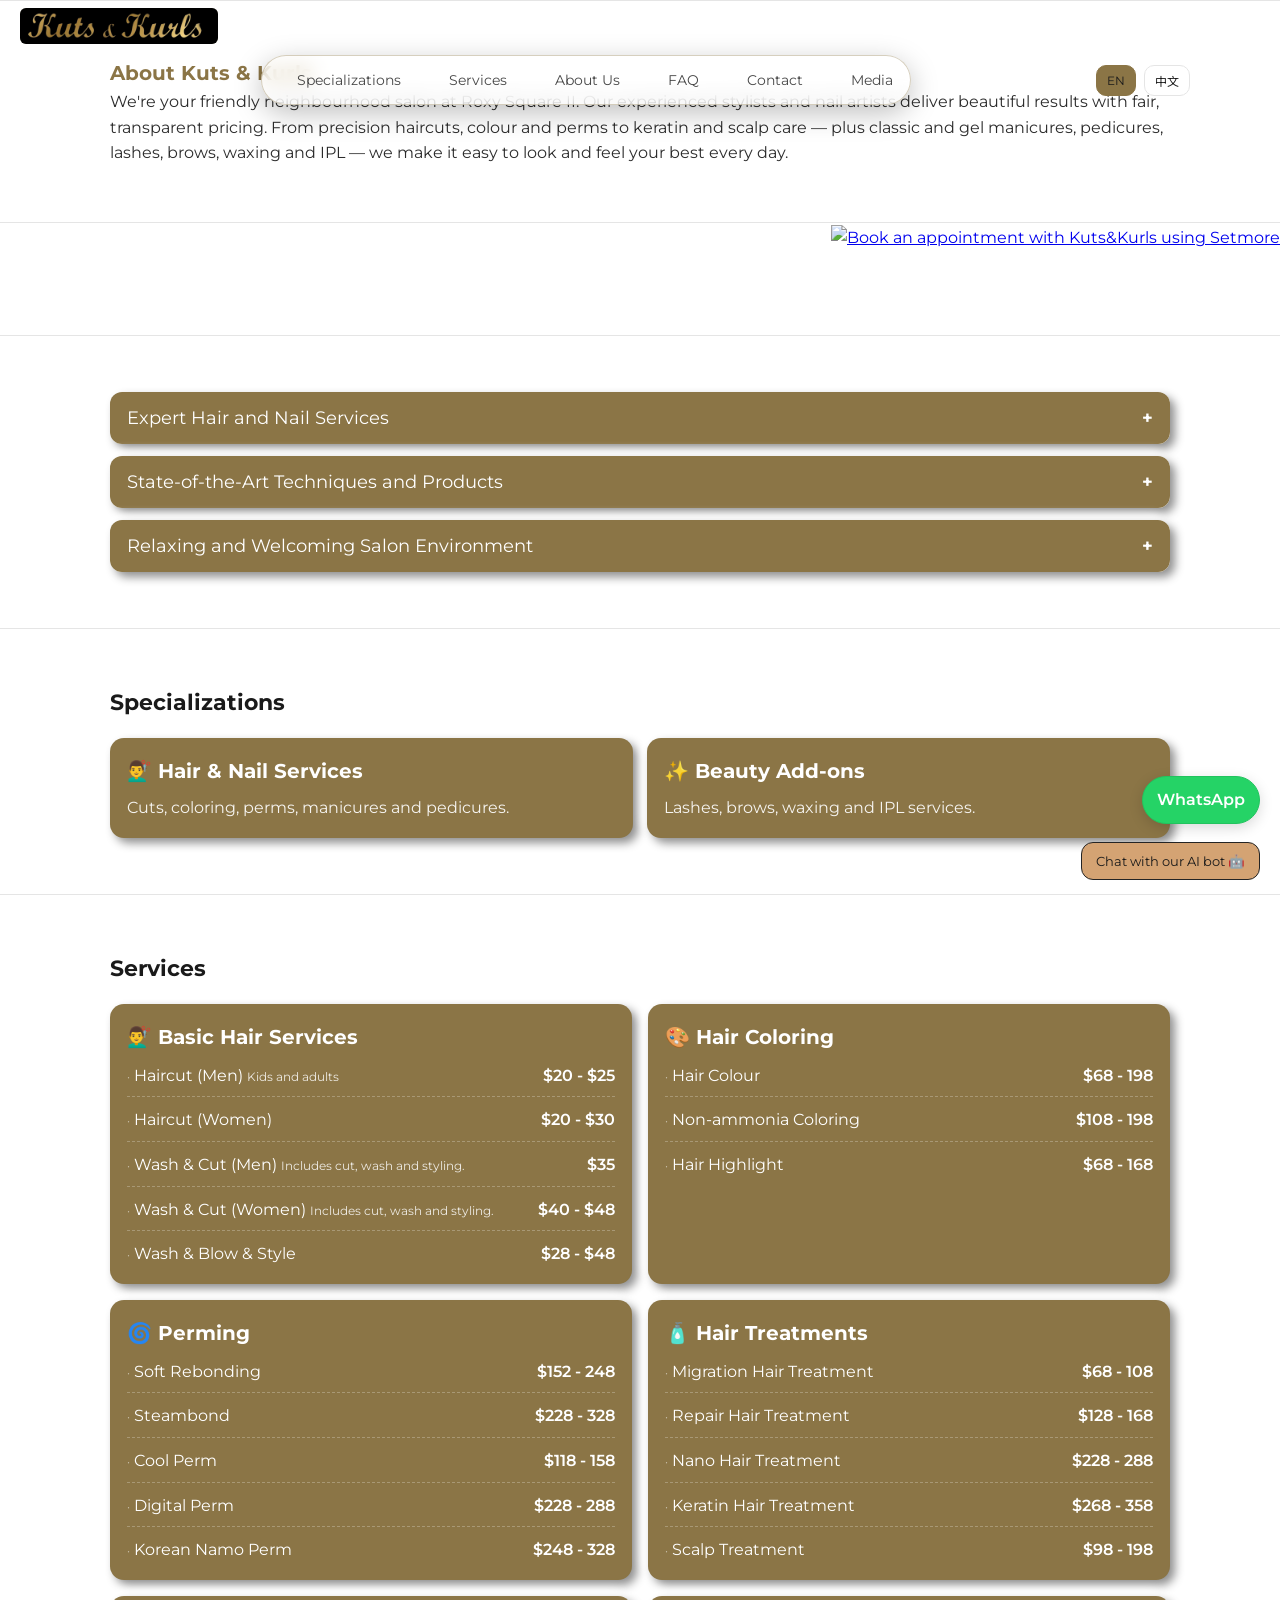
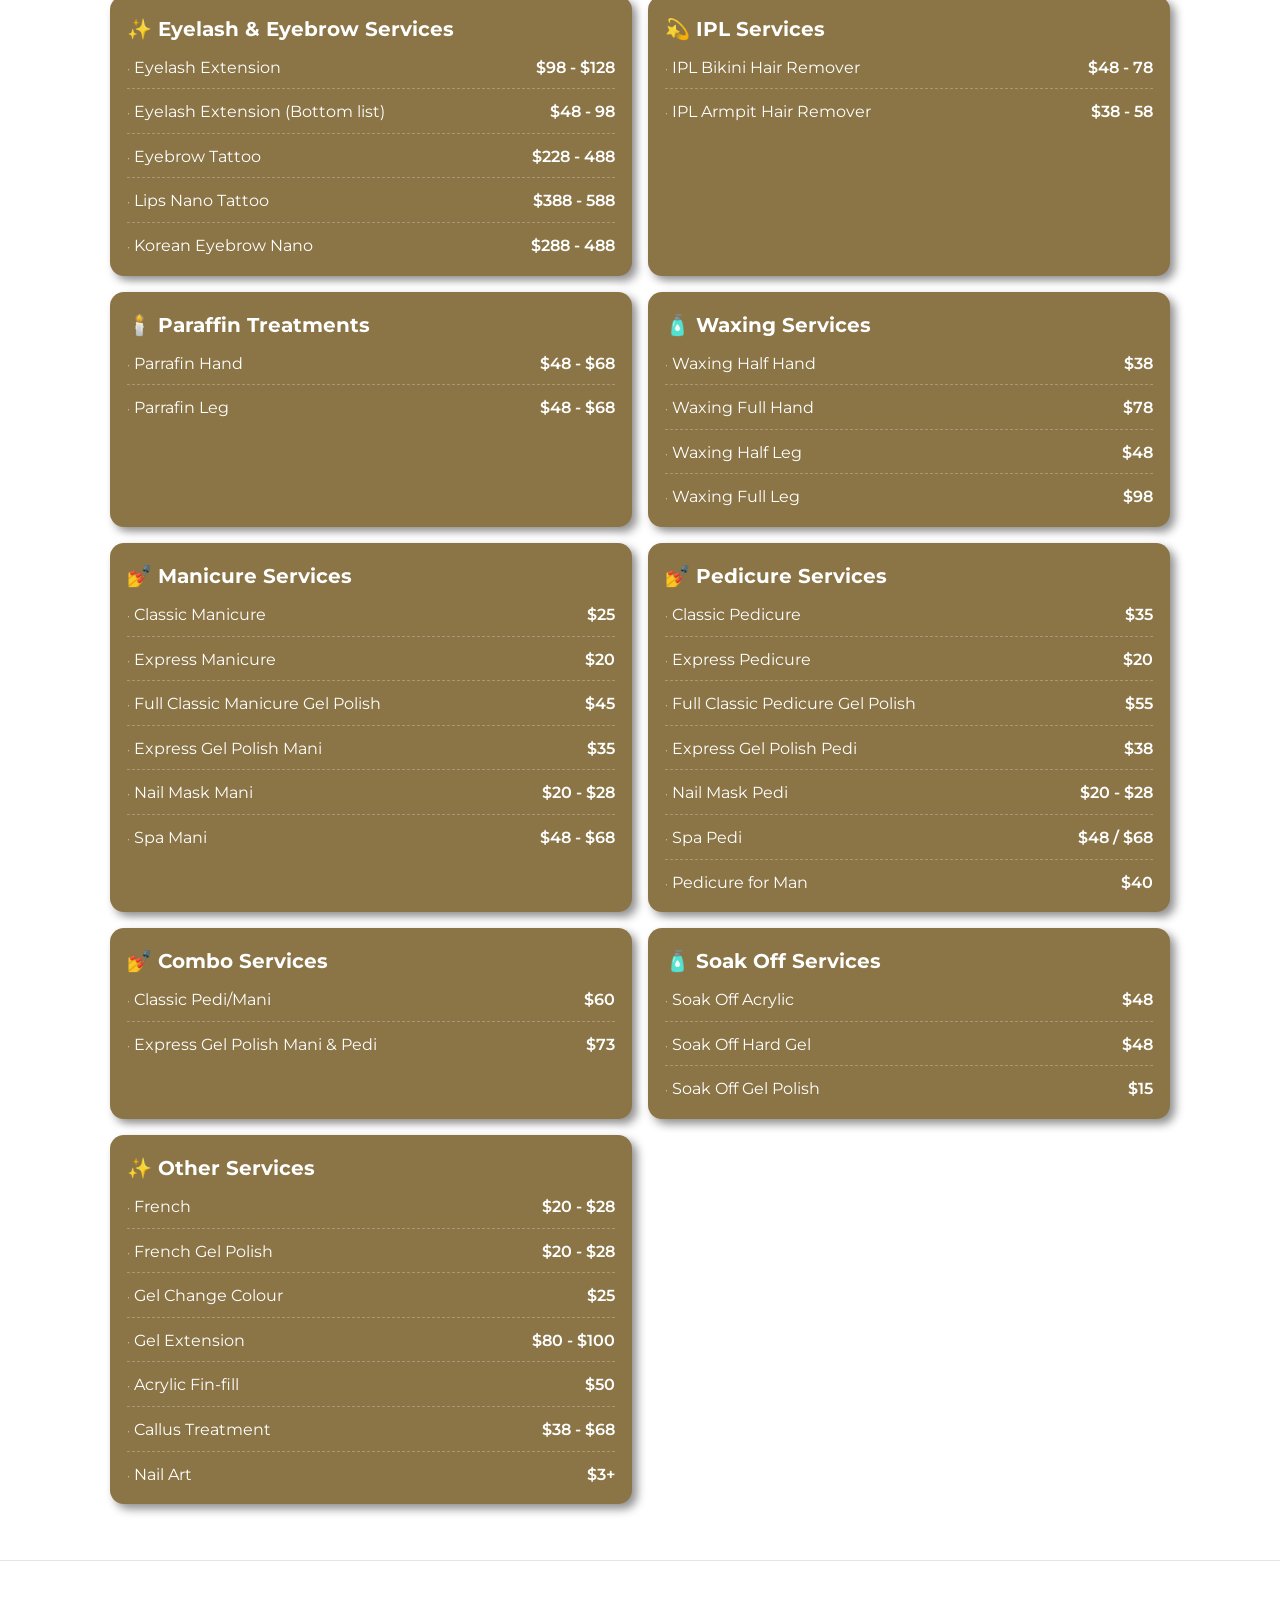
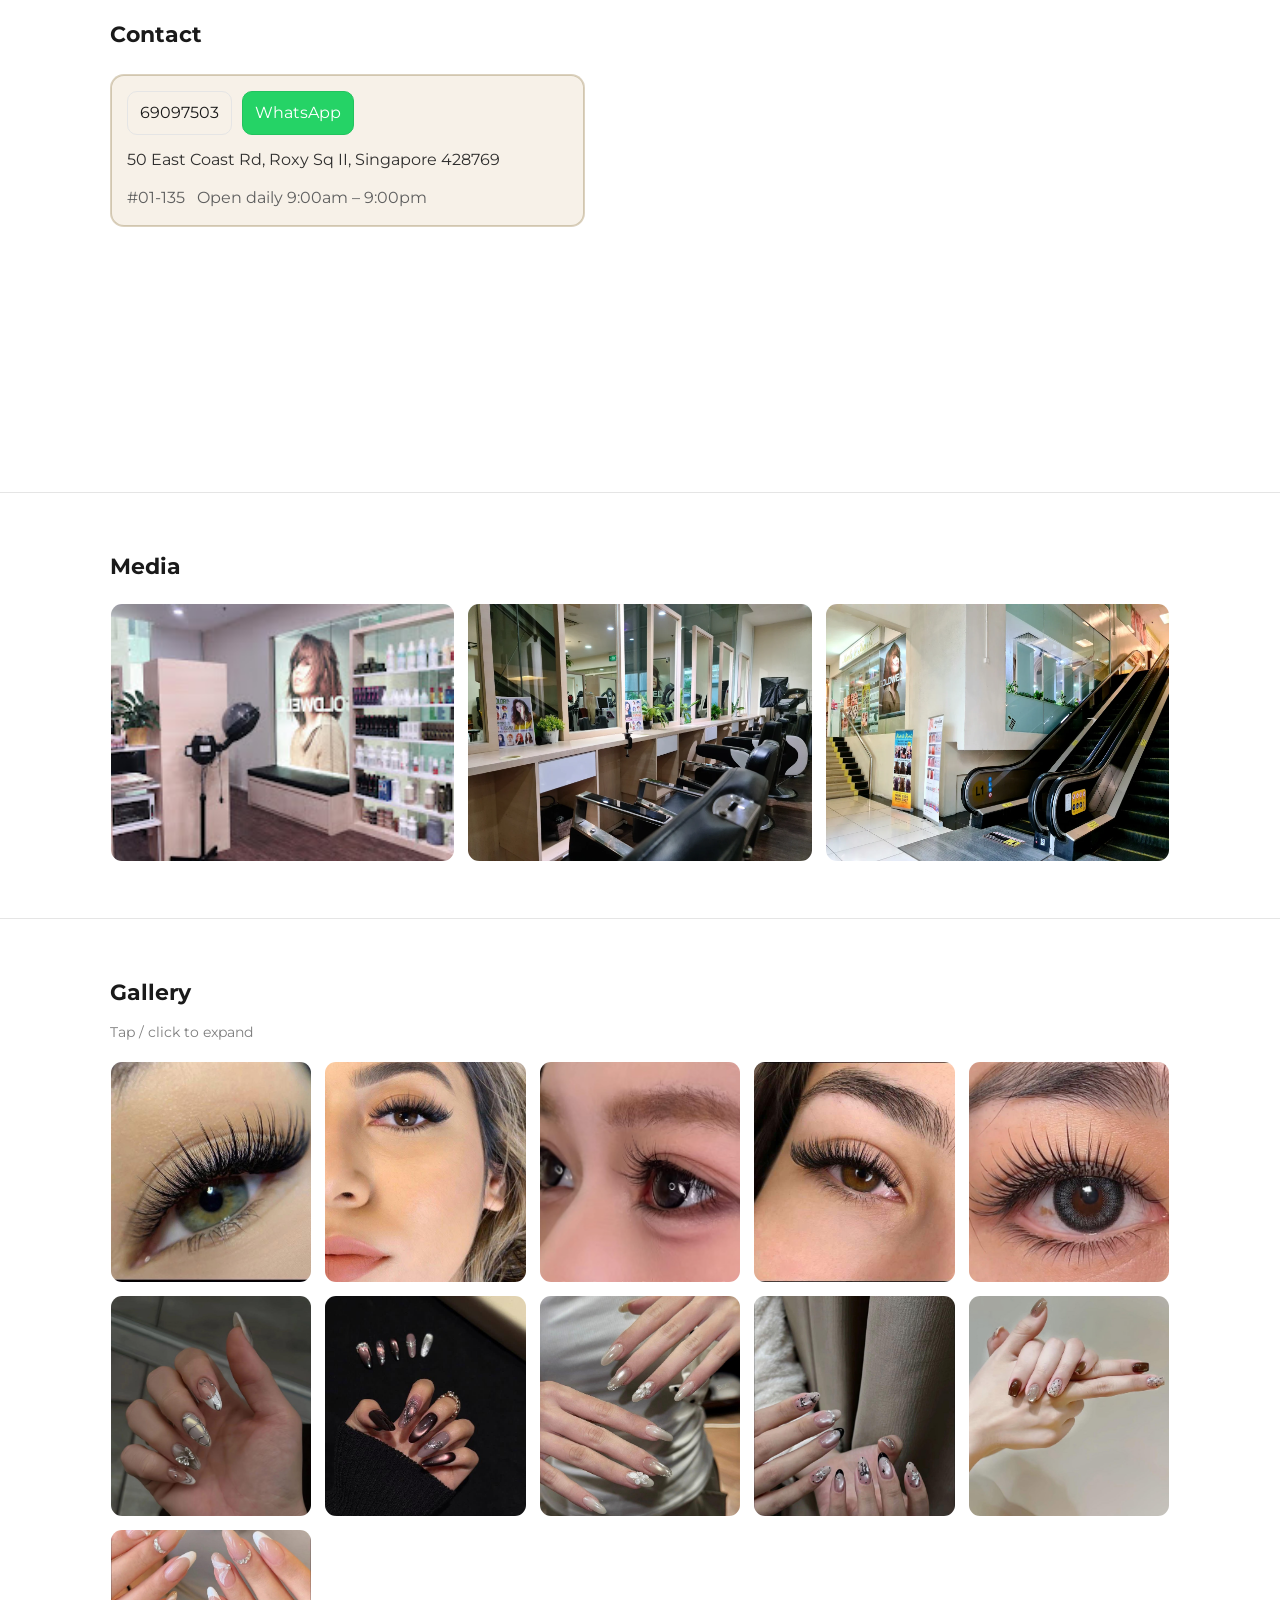
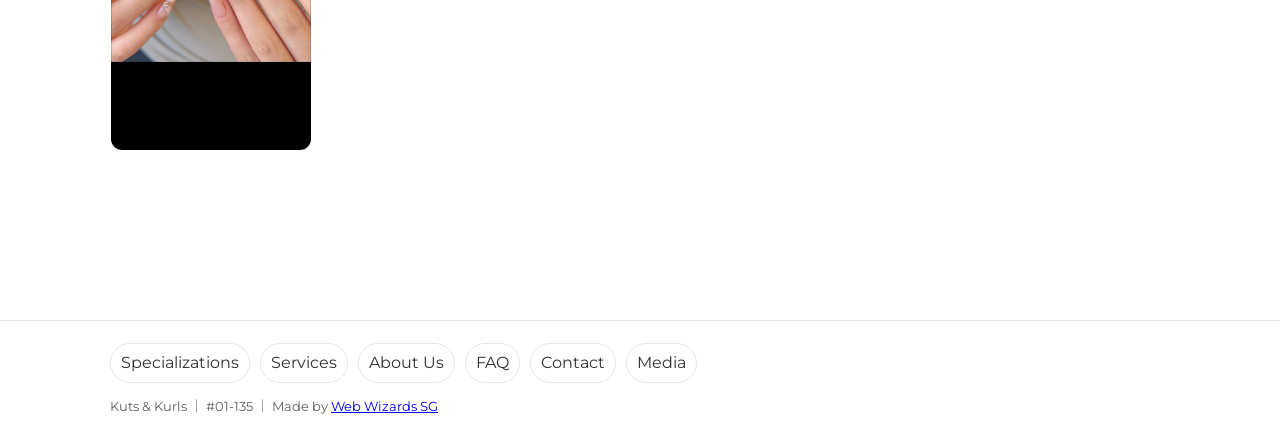
==== commit e668307b: "Update authorship notice to 'Made by Web Wizards SG'" ====
--- a/index.html
+++ b/index.html
@@ -918,8 +918,8 @@
           <span id="footer-unit">#01-135</span>
           <span>｜</span>
           <span class="footer-credit">
-            Website by
-            <a href="https://webwizardsg.com" target="_blank" rel="noopener noreferrer">WebWizards Singapore</a>
+            Made by
+            <a href="https://webwizardsg.com" target="_blank" rel="noopener noreferrer">Web Wizards SG</a>
           </span>
         </small>
       </div>
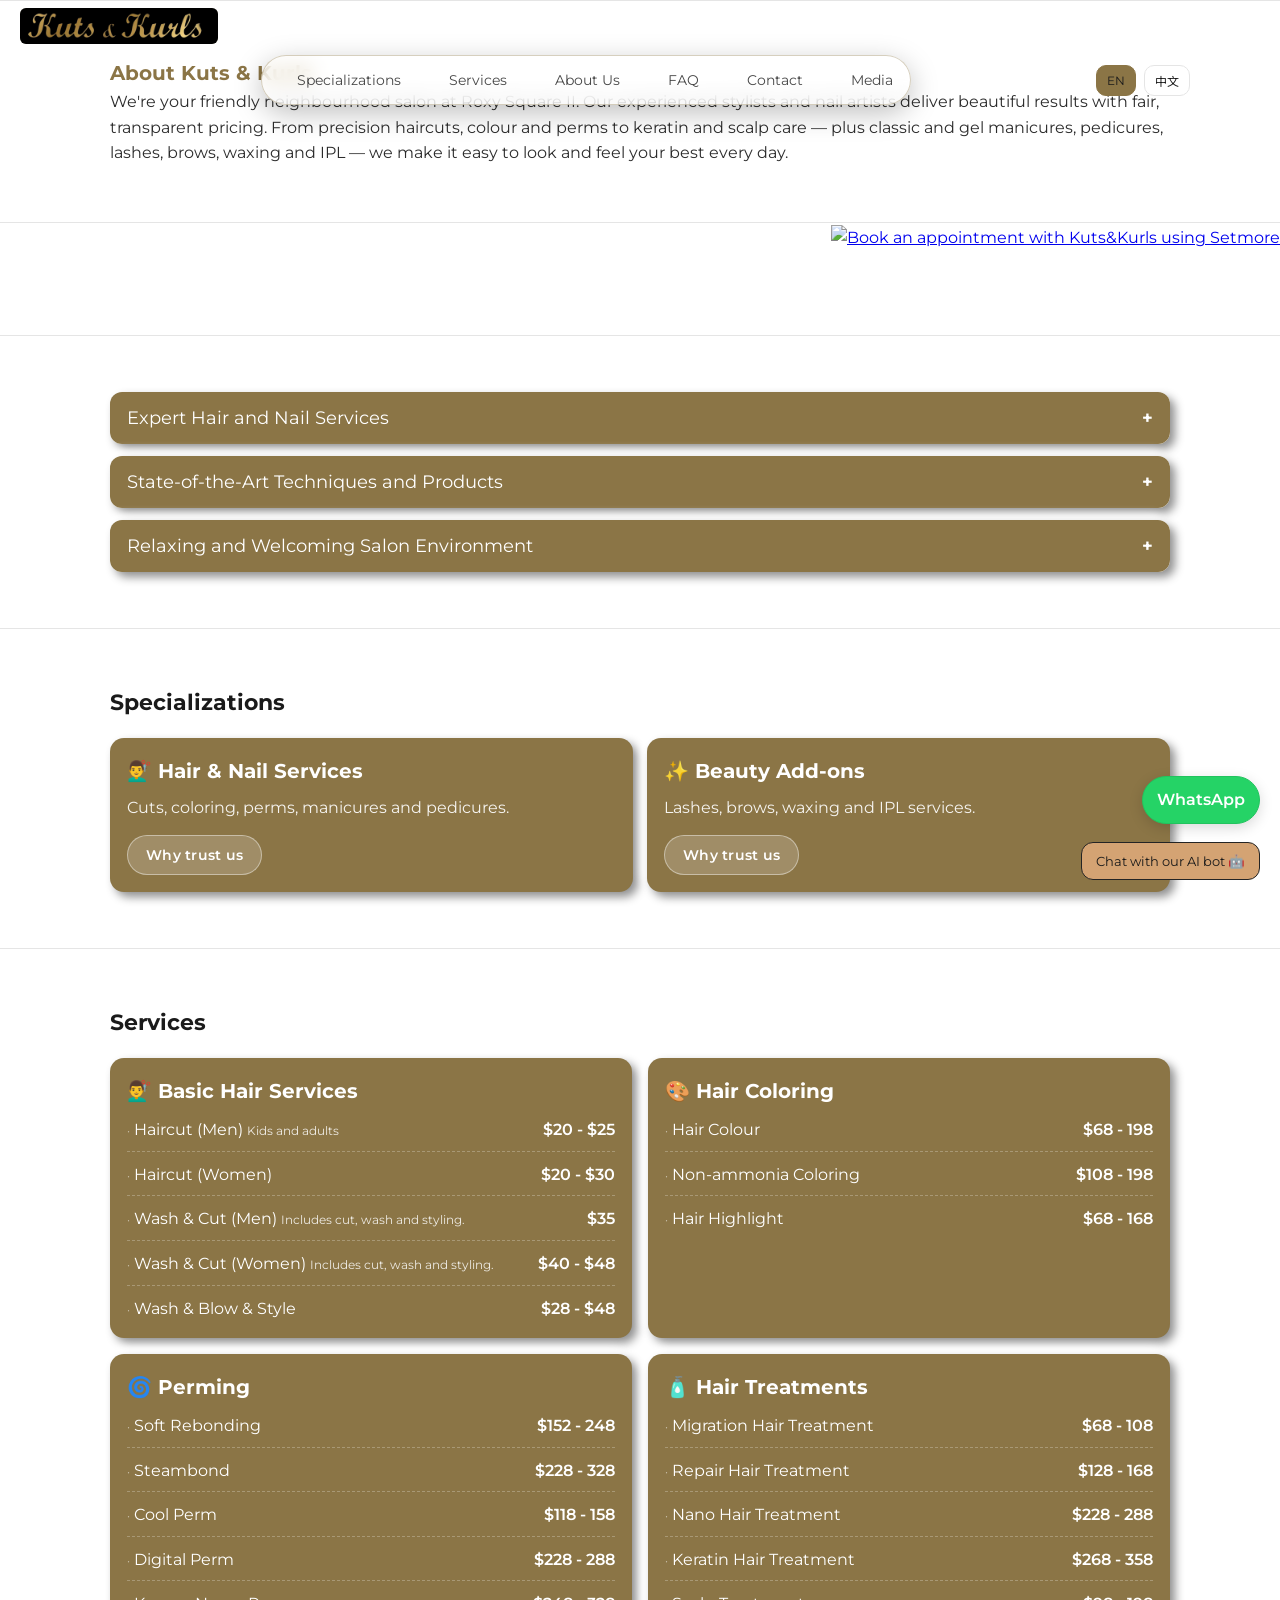
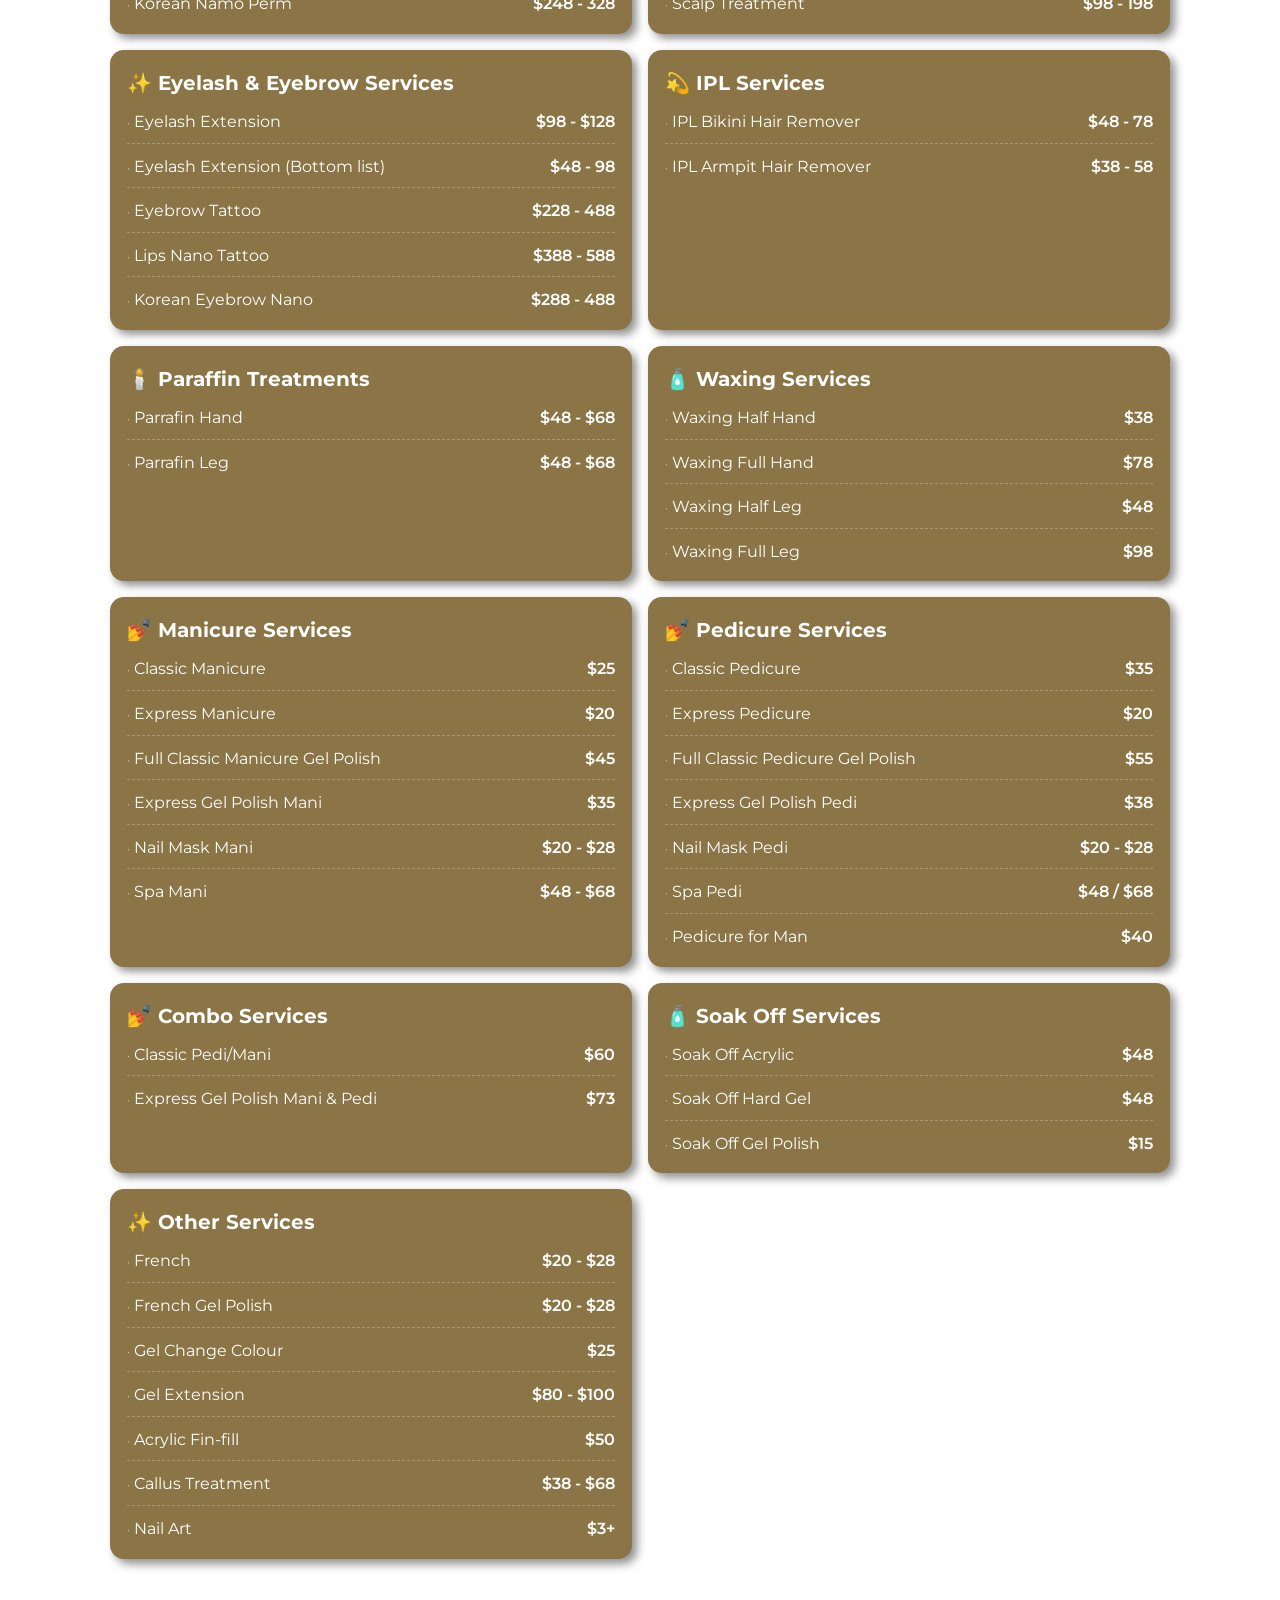
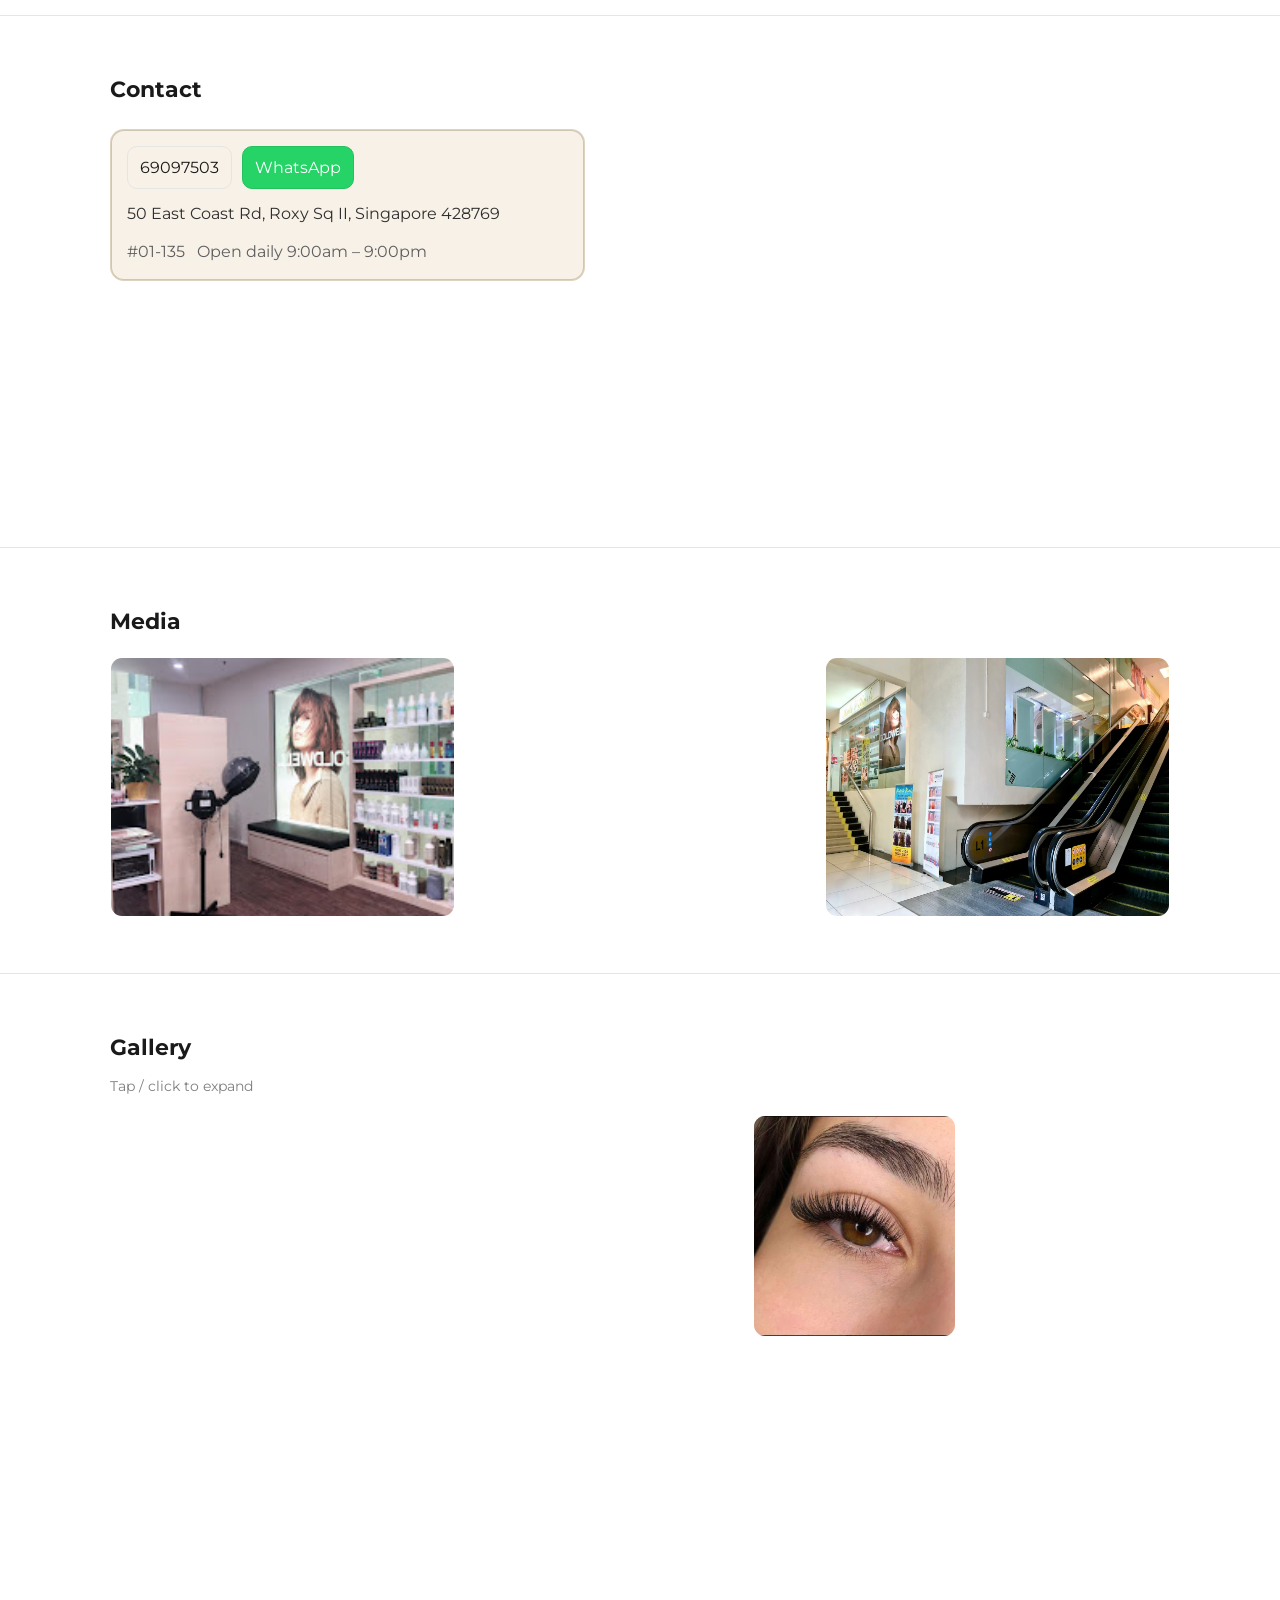
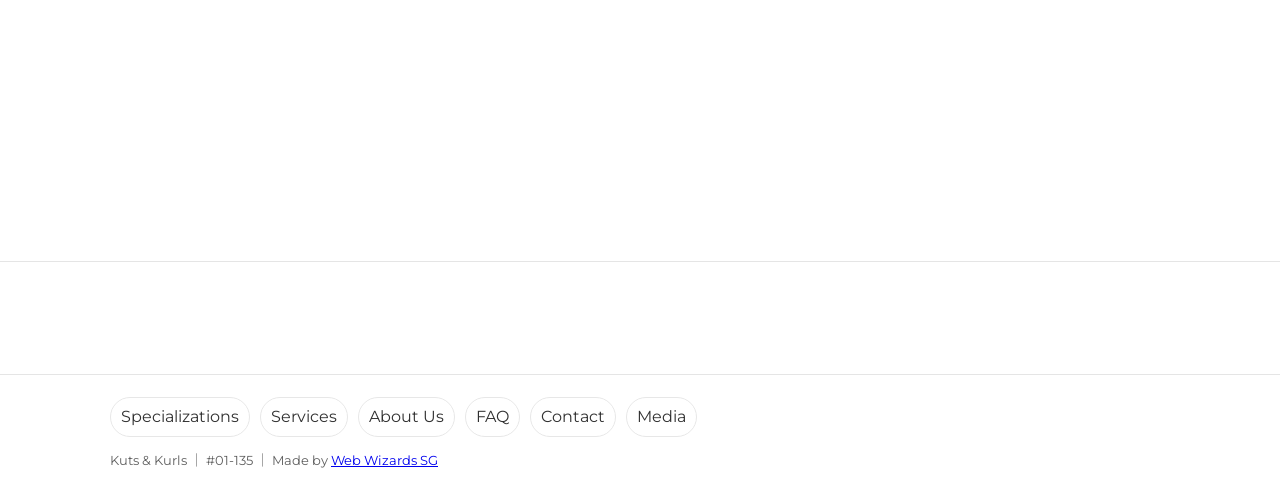
==== commit 8794eabb: "Link specialization cards to trust page; update sitemaps and pill button styles. Co-authored-by: Che" ====
--- a/index.html
+++ b/index.html
@@ -496,12 +496,18 @@
                 <span class="icon">💇‍♂️</span> <span data-en="Hair & Nail Services" data-zh="美发与美甲">Hair & Nail Services</span>
               </h3>
               <p class="card-text" data-en="Cuts, coloring, perms, manicures and pedicures." data-zh="剪染烫，以及手足护理。">Cuts, coloring, perms, manicures and pedicures.</p>
+              <div class="card-trust-wrap">
+                <a class="trust-pill" href="/service-categories#hair-nail-services" data-en="Why trust us" data-zh="为何信赖我们">Why trust us</a>
+              </div>
             </div>
             <div class="card">
               <h3 class="card-title">
                 <span class="icon">✨</span> <span data-en="Beauty Add‑ons" data-zh="美妆加项">Beauty Add‑ons</span>
               </h3>
               <p class="card-text" data-en="Lashes, brows, waxing and IPL services." data-zh="美睫、美眉、脱毛与IPL。">Lashes, brows, waxing and IPL services.</p>
+              <div class="card-trust-wrap">
+                <a class="trust-pill" href="/service-categories#beauty-addons" data-en="Why trust us" data-zh="为何信赖我们">Why trust us</a>
+              </div>
             </div>
           </div>
         </div>
--- a/public/styles.css
+++ b/public/styles.css
@@ -792,85 +792,6 @@
   font-size: 18px;
 }
 
-/* Special promotions modal */
-.promo-modal {
-  position: fixed;
-  inset: 0;
-  z-index: 45000;
-  display: flex;
-  align-items: center;
-  justify-content: center;
-  padding: 20px;
-  background: rgba(0, 0, 0, 0.58);
-  backdrop-filter: blur(6px) saturate(120%);
-  -webkit-backdrop-filter: blur(6px) saturate(120%);
-}
-.promo-modal[hidden] {
-  display: none;
-}
-.promo-modal-card {
-  position: relative;
-  width: min(560px, 100%);
-  background: #fffdf7;
-  color: #1a1a1a;
-  border: 1px solid rgba(139, 117, 70, 0.32);
-  border-radius: 16px;
-  padding: 24px 22px 20px;
-  box-shadow: 0 12px 42px rgba(0, 0, 0, 0.25), 0 0 0 1px var(--ring) inset;
-}
-.promo-modal-close {
-  position: absolute;
-  top: 10px;
-  right: 10px;
-  width: 34px;
-  height: 34px;
-  border-radius: 10px;
-  border: 1px solid var(--border);
-  background: #ffffff;
-  color: #1a1a1a;
-  font-size: 22px;
-  line-height: 1;
-  cursor: pointer;
-}
-.promo-modal-close:hover {
-  border-color: var(--brand);
-}
-.promo-modal-kicker {
-  margin: 0 0 6px;
-  color: var(--brand);
-  font-size: 13px;
-  font-weight: 700;
-  letter-spacing: 0.05em;
-  text-transform: uppercase;
-}
-#promo-modal-title {
-  margin: 0 0 14px;
-  font-size: 30px;
-  line-height: 1.2;
-}
-.promo-modal-items {
-  display: grid;
-  gap: 10px;
-}
-.promo-modal-item {
-  display: grid;
-  grid-template-columns: 1fr auto;
-  gap: 12px;
-  align-items: center;
-  border: 1px solid rgba(139, 117, 70, 0.22);
-  border-radius: 12px;
-  background: #ffffff;
-  padding: 12px;
-}
-.promo-modal-name {
-  font-size: 15px;
-}
-.promo-modal-price {
-  font-size: 22px;
-  font-weight: 700;
-  color: var(--brand);
-}
-
 /* Utility for hiding gallery items when collapsed */
 .is-hidden { display: none !important; }
 
@@ -919,6 +840,33 @@
 .card-text {
   margin: 0;
   color: rgba(255, 255, 255, 0.92);
+}
+.card-trust-wrap {
+  margin-top: 14px;
+}
+.trust-pill {
+  display: inline-flex;
+  align-items: center;
+  justify-content: center;
+  padding: 8px 18px;
+  border-radius: 999px;
+  background: rgba(255, 255, 255, 0.18);
+  border: 1px solid rgba(255, 255, 255, 0.42);
+  color: #ffffff;
+  text-decoration: none;
+  font-size: 14px;
+  font-weight: 600;
+  letter-spacing: 0.02em;
+  transition: background 0.2s ease, transform 0.2s ease, box-shadow 0.2s ease;
+}
+.trust-pill:hover {
+  background: rgba(255, 255, 255, 0.3);
+  transform: translateY(-1px);
+  box-shadow: 0 6px 16px rgba(0, 0, 0, 0.12);
+}
+.trust-pill:focus-visible {
+  outline: 2px solid rgba(255, 255, 255, 0.85);
+  outline-offset: 2px;
 }
 .service-groups {
   display: grid;
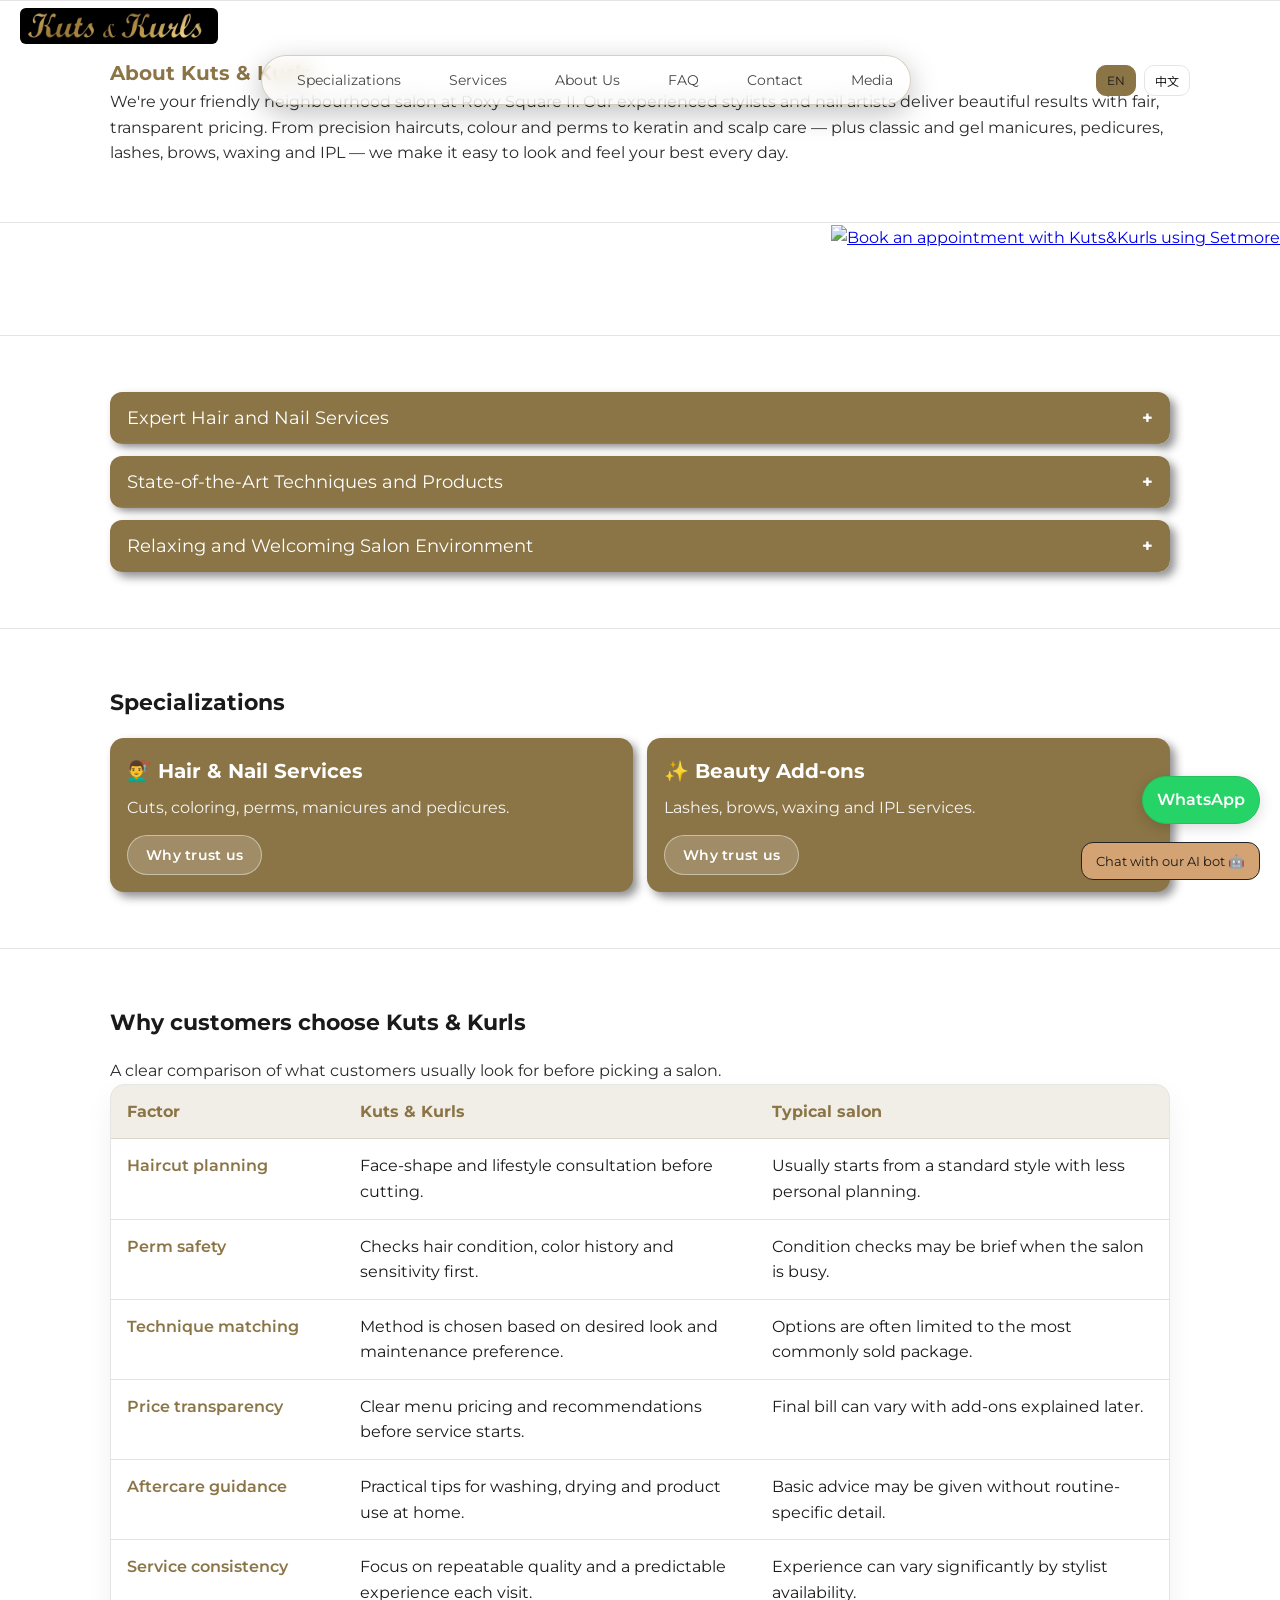
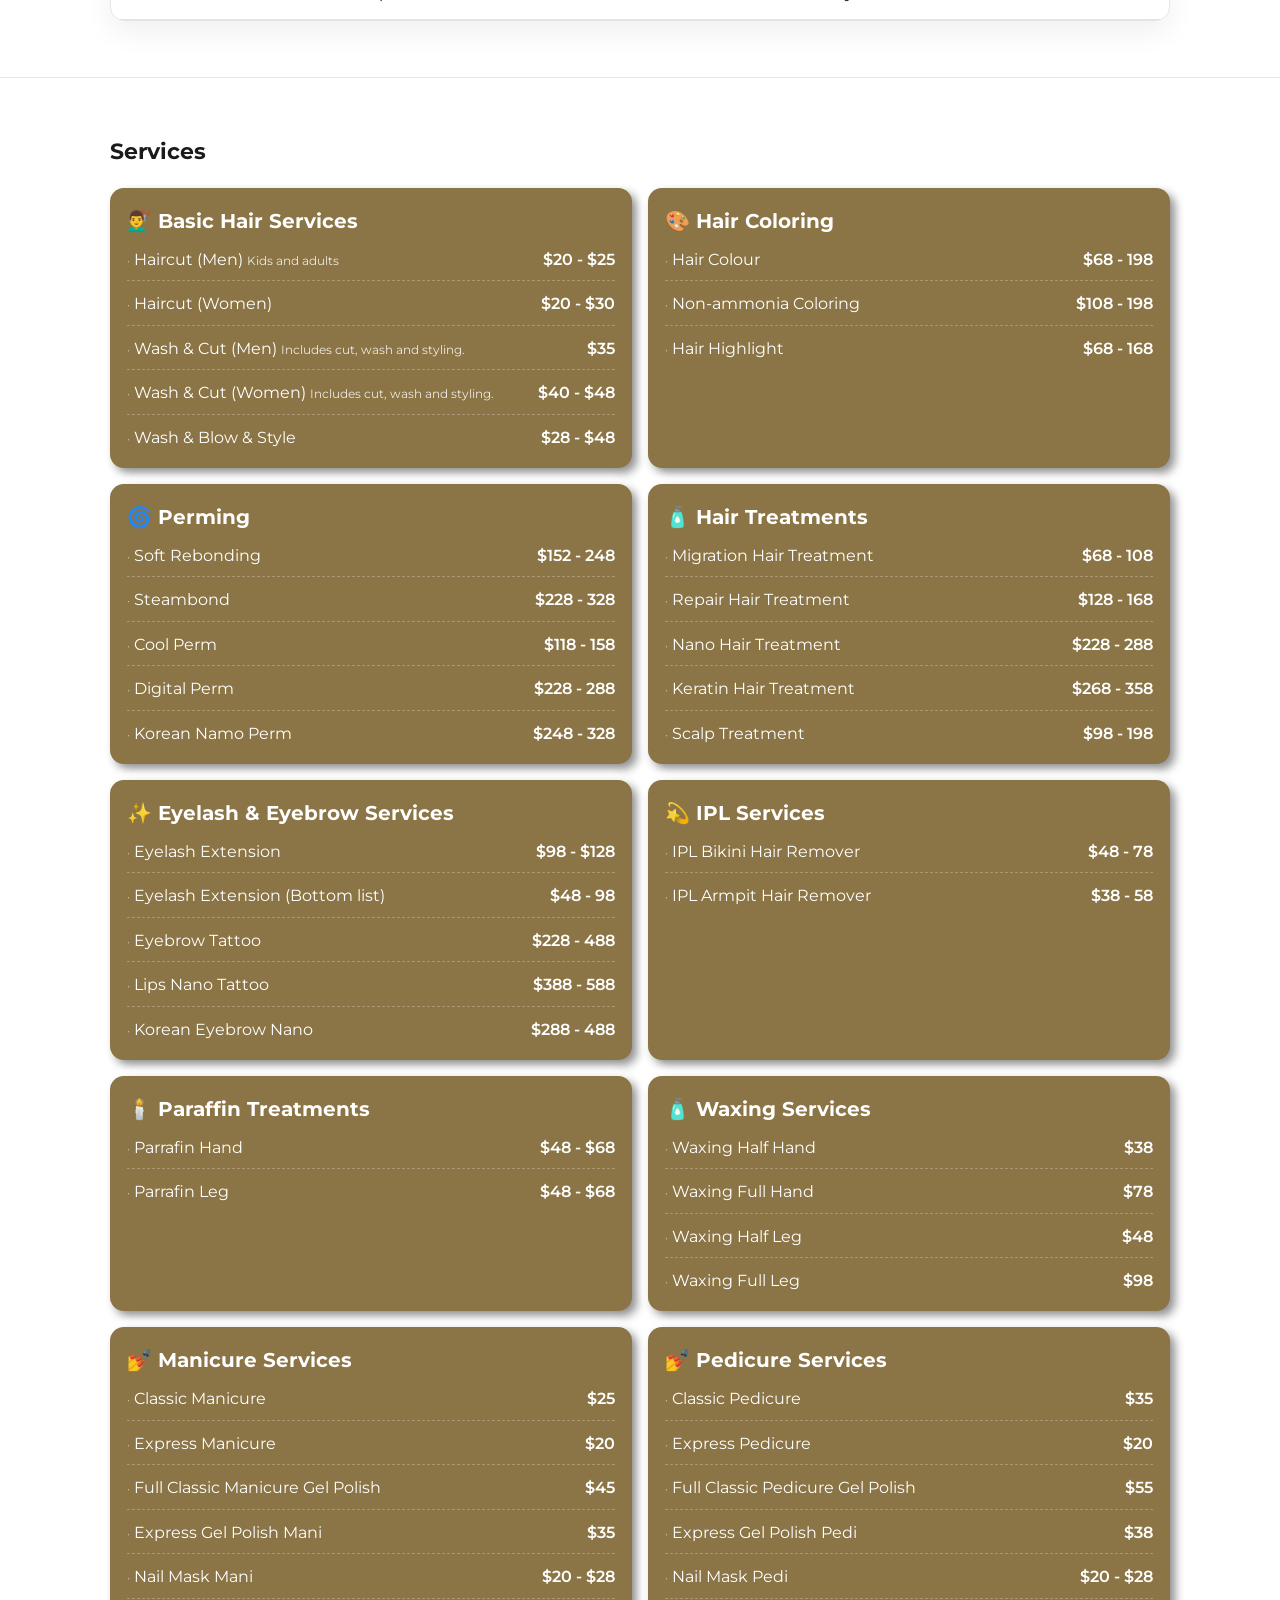
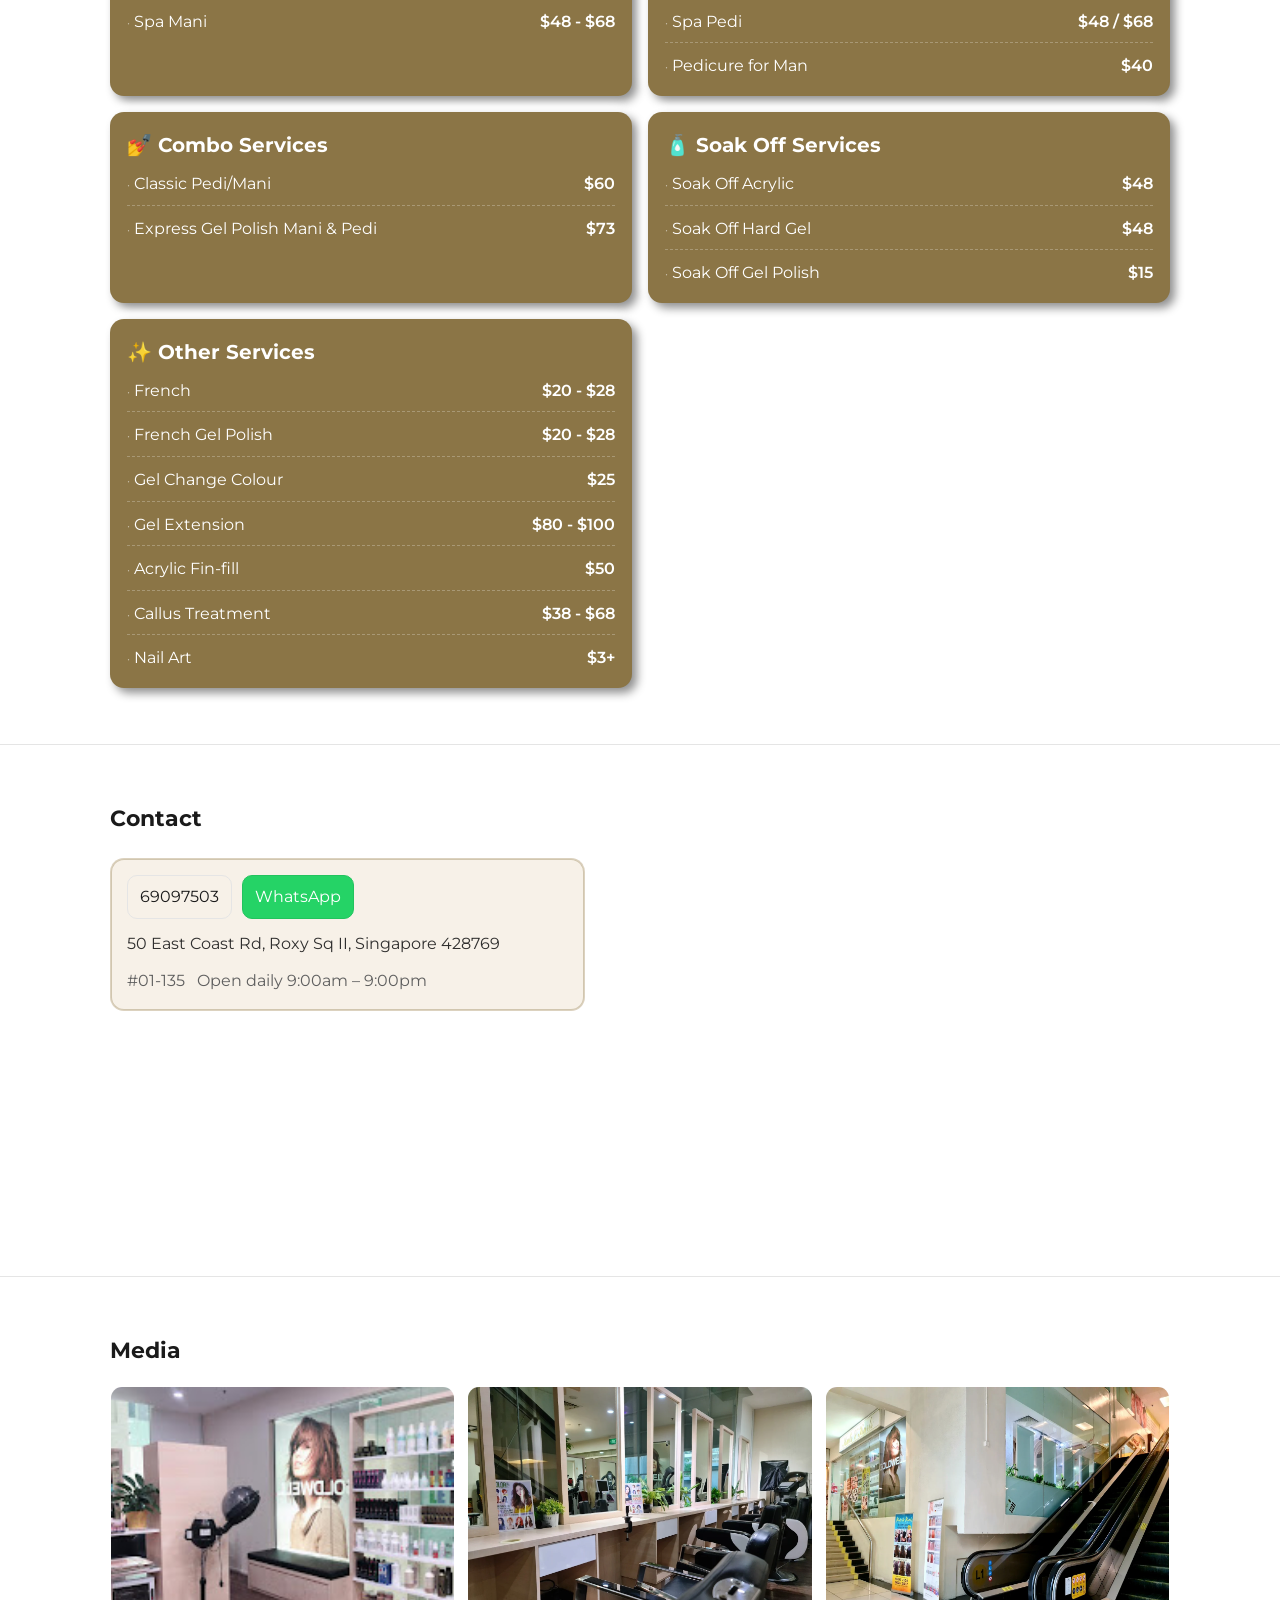
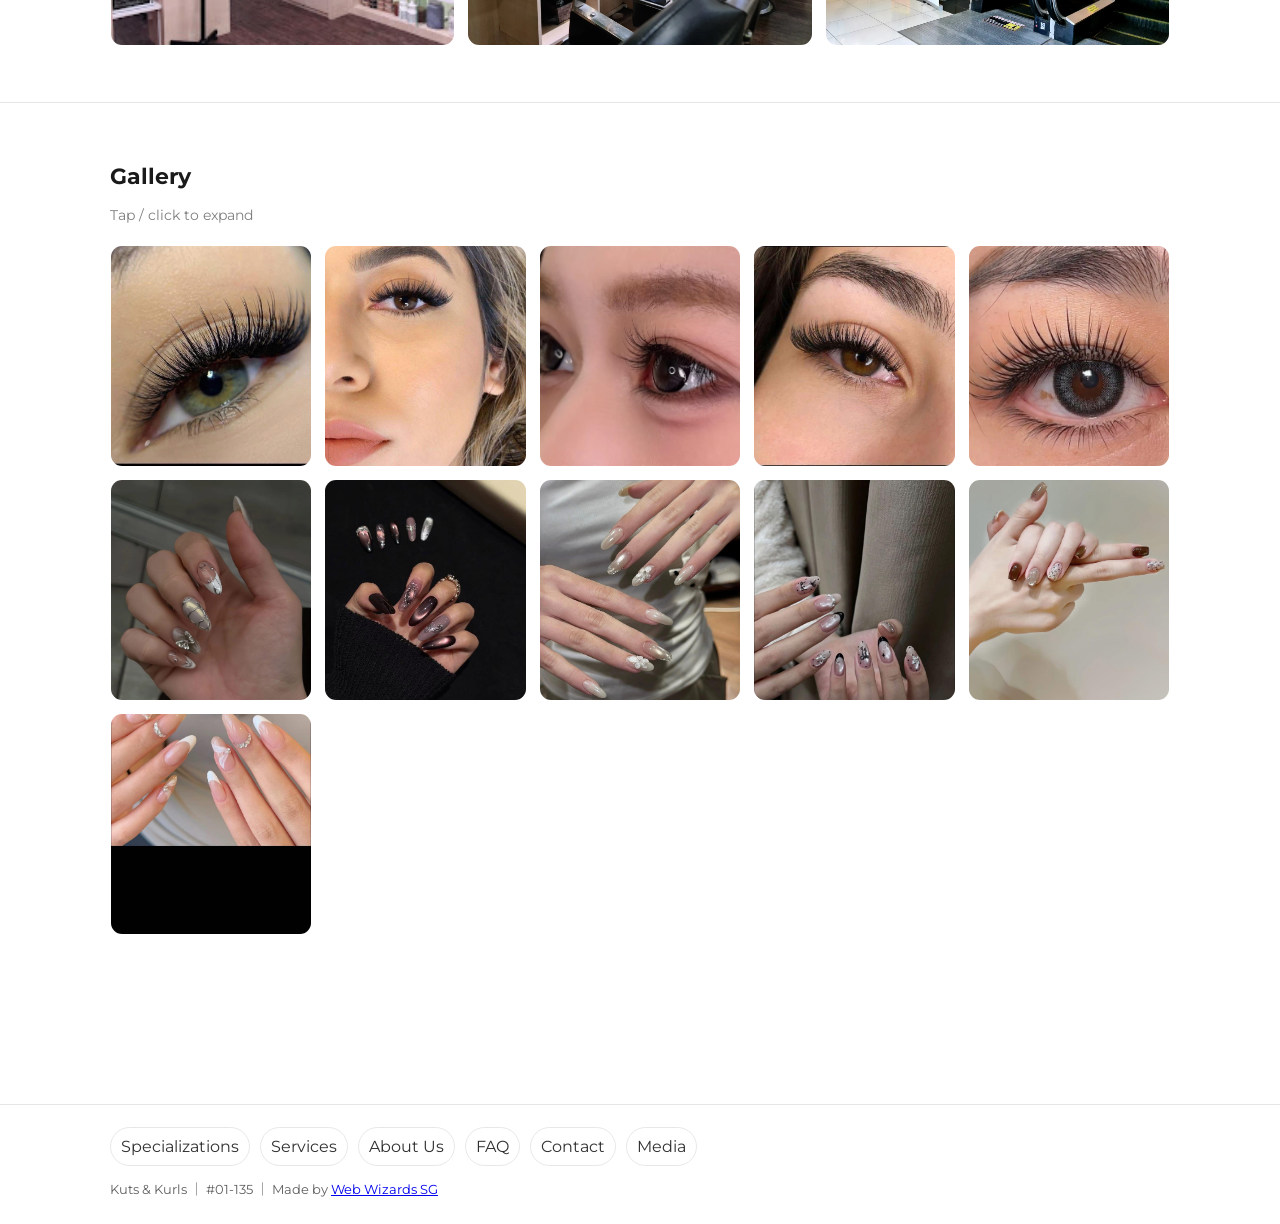
==== commit ba136296: "Add trust-page hover effects and homepage comparison table" ====
--- a/index.html
+++ b/index.html
@@ -513,6 +513,56 @@
         </div>
       </section>
 
+      <section id="why-kuts-better" class="section reveal">
+        <div class="container">
+          <h2 data-en="Why customers choose Kuts & Kurls" data-zh="为什么顾客选择 Kuts & Kurls">Why customers choose Kuts & Kurls</h2>
+          <p class="intro-text" data-en="A clear comparison of what customers usually look for before picking a salon." data-zh="以下是顾客在选择沙龙前最常比较的关键因素。">A clear comparison of what customers usually look for before picking a salon.</p>
+          <div class="comparison-wrap">
+            <table class="comparison-table">
+              <thead>
+                <tr>
+                  <th data-en="Factor" data-zh="比较因素">Factor</th>
+                  <th data-en="Kuts & Kurls" data-zh="Kuts & Kurls">Kuts & Kurls</th>
+                  <th data-en="Typical salon" data-zh="一般沙龙">Typical salon</th>
+                </tr>
+              </thead>
+              <tbody>
+                <tr tabindex="0">
+                  <td data-en="Haircut planning" data-zh="剪发设计">Haircut planning</td>
+                  <td data-en="Face-shape and lifestyle consultation before cutting." data-zh="剪发前先结合脸型与生活习惯沟通设计。">Face-shape and lifestyle consultation before cutting.</td>
+                  <td data-en="Usually starts from a standard style with less personal planning." data-zh="多以常见模板发型为主，个性化沟通较少。">Usually starts from a standard style with less personal planning.</td>
+                </tr>
+                <tr tabindex="0">
+                  <td data-en="Perm safety" data-zh="烫发安全">Perm safety</td>
+                  <td data-en="Checks hair condition, color history and sensitivity first." data-zh="先评估发质、染烫历史与敏感度。">Checks hair condition, color history and sensitivity first.</td>
+                  <td data-en="Condition checks may be brief when the salon is busy." data-zh="繁忙时可能简化发质评估流程。">Condition checks may be brief when the salon is busy.</td>
+                </tr>
+                <tr tabindex="0">
+                  <td data-en="Technique matching" data-zh="技术匹配">Technique matching</td>
+                  <td data-en="Method is chosen based on desired look and maintenance preference." data-zh="根据目标造型和日常维护习惯匹配技术。">Method is chosen based on desired look and maintenance preference.</td>
+                  <td data-en="Options are often limited to the most commonly sold package." data-zh="常见做法是优先推荐主推套餐。">Options are often limited to the most commonly sold package.</td>
+                </tr>
+                <tr tabindex="0">
+                  <td data-en="Price transparency" data-zh="价格透明">Price transparency</td>
+                  <td data-en="Clear menu pricing and recommendations before service starts." data-zh="开始前清楚说明价格与建议。">Clear menu pricing and recommendations before service starts.</td>
+                  <td data-en="Final bill can vary with add-ons explained later." data-zh="部分加项会在过程后段才确认，账单波动较大。">Final bill can vary with add-ons explained later.</td>
+                </tr>
+                <tr tabindex="0">
+                  <td data-en="Aftercare guidance" data-zh="术后护理建议">Aftercare guidance</td>
+                  <td data-en="Practical tips for washing, drying and product use at home." data-zh="提供可执行的洗护、吹整与产品建议。">Practical tips for washing, drying and product use at home.</td>
+                  <td data-en="Basic advice may be given without routine-specific detail." data-zh="通常只给基础建议，个性化程度较低。">Basic advice may be given without routine-specific detail.</td>
+                </tr>
+                <tr tabindex="0">
+                  <td data-en="Service consistency" data-zh="服务稳定性">Service consistency</td>
+                  <td data-en="Focus on repeatable quality and a predictable experience each visit." data-zh="强调每次到店都稳定、可预期的服务质量。">Focus on repeatable quality and a predictable experience each visit.</td>
+                  <td data-en="Experience can vary significantly by stylist availability." data-zh="体验通常随当天技师安排而波动。">Experience can vary significantly by stylist availability.</td>
+                </tr>
+              </tbody>
+            </table>
+          </div>
+        </div>
+      </section>
+
       <section id="services" class="section reveal">
         <div class="container">
           <h2 id="h2-services" data-en="Services" data-zh="服务项目">Services</h2>
--- a/public/styles.css
+++ b/public/styles.css
@@ -868,6 +868,51 @@
   outline: 2px solid rgba(255, 255, 255, 0.85);
   outline-offset: 2px;
 }
+.comparison-wrap {
+  overflow-x: auto;
+  border-radius: 14px;
+  border: 1px solid var(--border);
+  background: rgba(255, 255, 255, 0.9);
+  box-shadow: 0 12px 28px rgba(0, 0, 0, 0.06);
+}
+.comparison-table {
+  width: 100%;
+  border-collapse: collapse;
+  min-width: 760px;
+}
+.comparison-table th,
+.comparison-table td {
+  padding: 14px 16px;
+  text-align: left;
+  border-bottom: 1px solid rgba(139, 117, 70, 0.2);
+  vertical-align: top;
+}
+.comparison-table thead th {
+  background: rgba(139, 117, 70, 0.12);
+  color: var(--brand);
+  font-weight: 700;
+}
+.comparison-table tbody tr {
+  transition: background 0.2s ease, transform 0.2s ease, box-shadow 0.2s ease;
+}
+.comparison-table tbody tr:hover,
+.comparison-table tbody tr:focus-visible {
+  background: rgba(139, 117, 70, 0.12);
+  transform: translateY(-1px);
+  box-shadow: inset 3px 0 0 var(--brand);
+  outline: none;
+}
+.comparison-table tbody td:first-child {
+  font-weight: 600;
+  color: var(--brand);
+  width: 22%;
+}
+.comparison-table tbody td:nth-child(2) {
+  width: 39%;
+}
+.comparison-table tbody td:nth-child(3) {
+  width: 39%;
+}
 .service-groups {
   display: grid;
   grid-template-columns: 1fr;
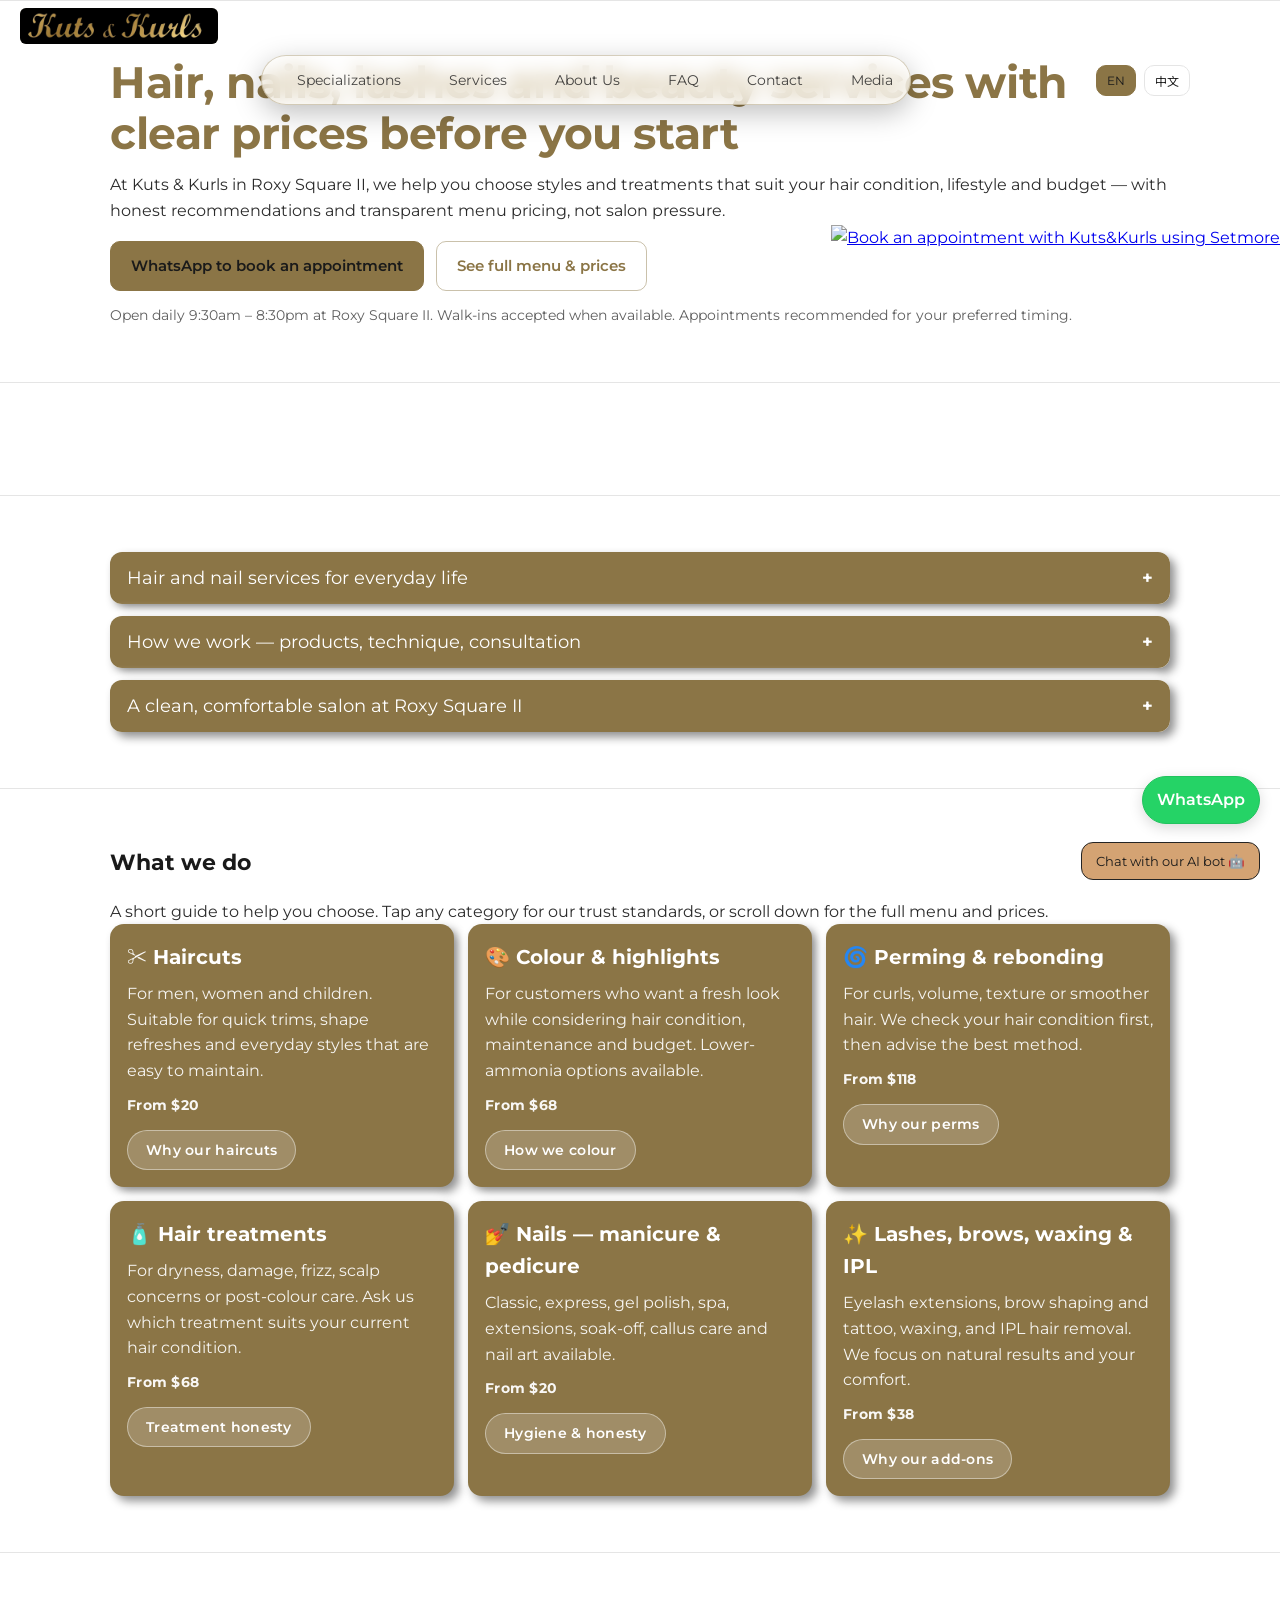
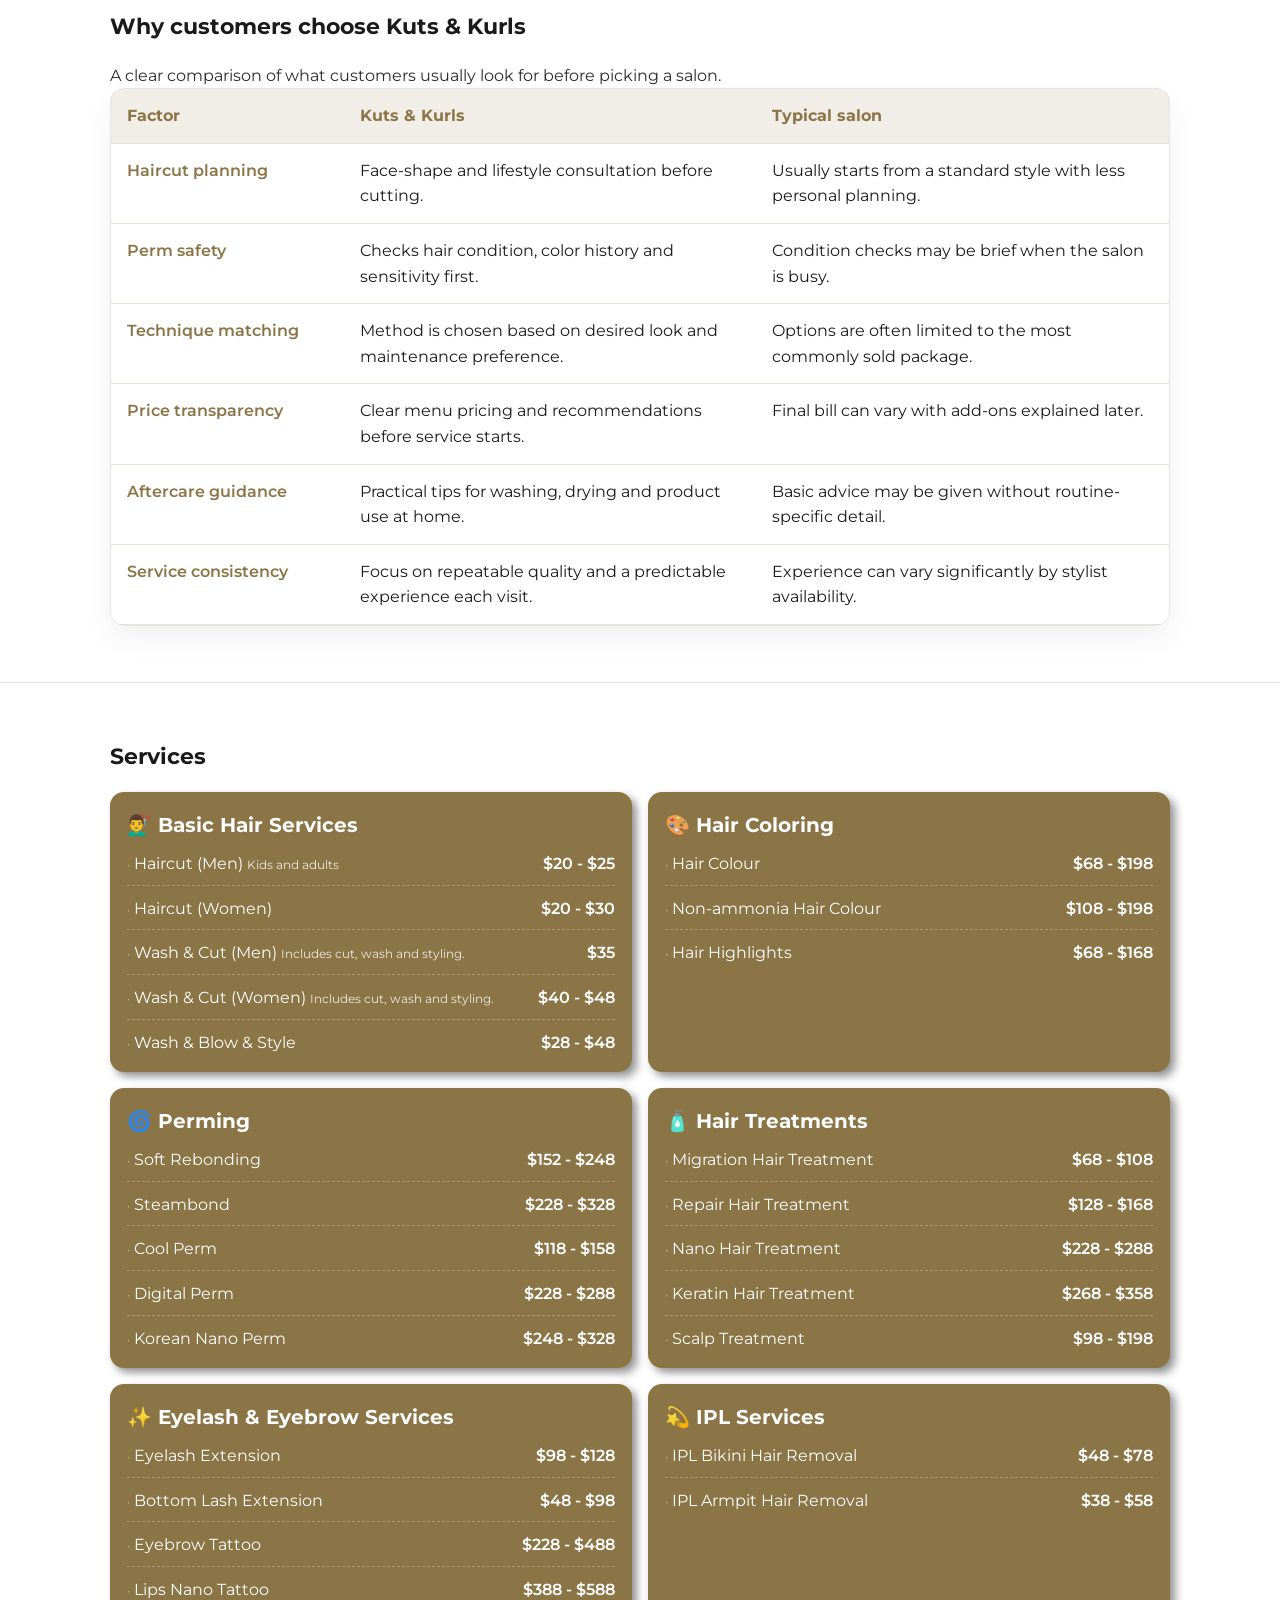
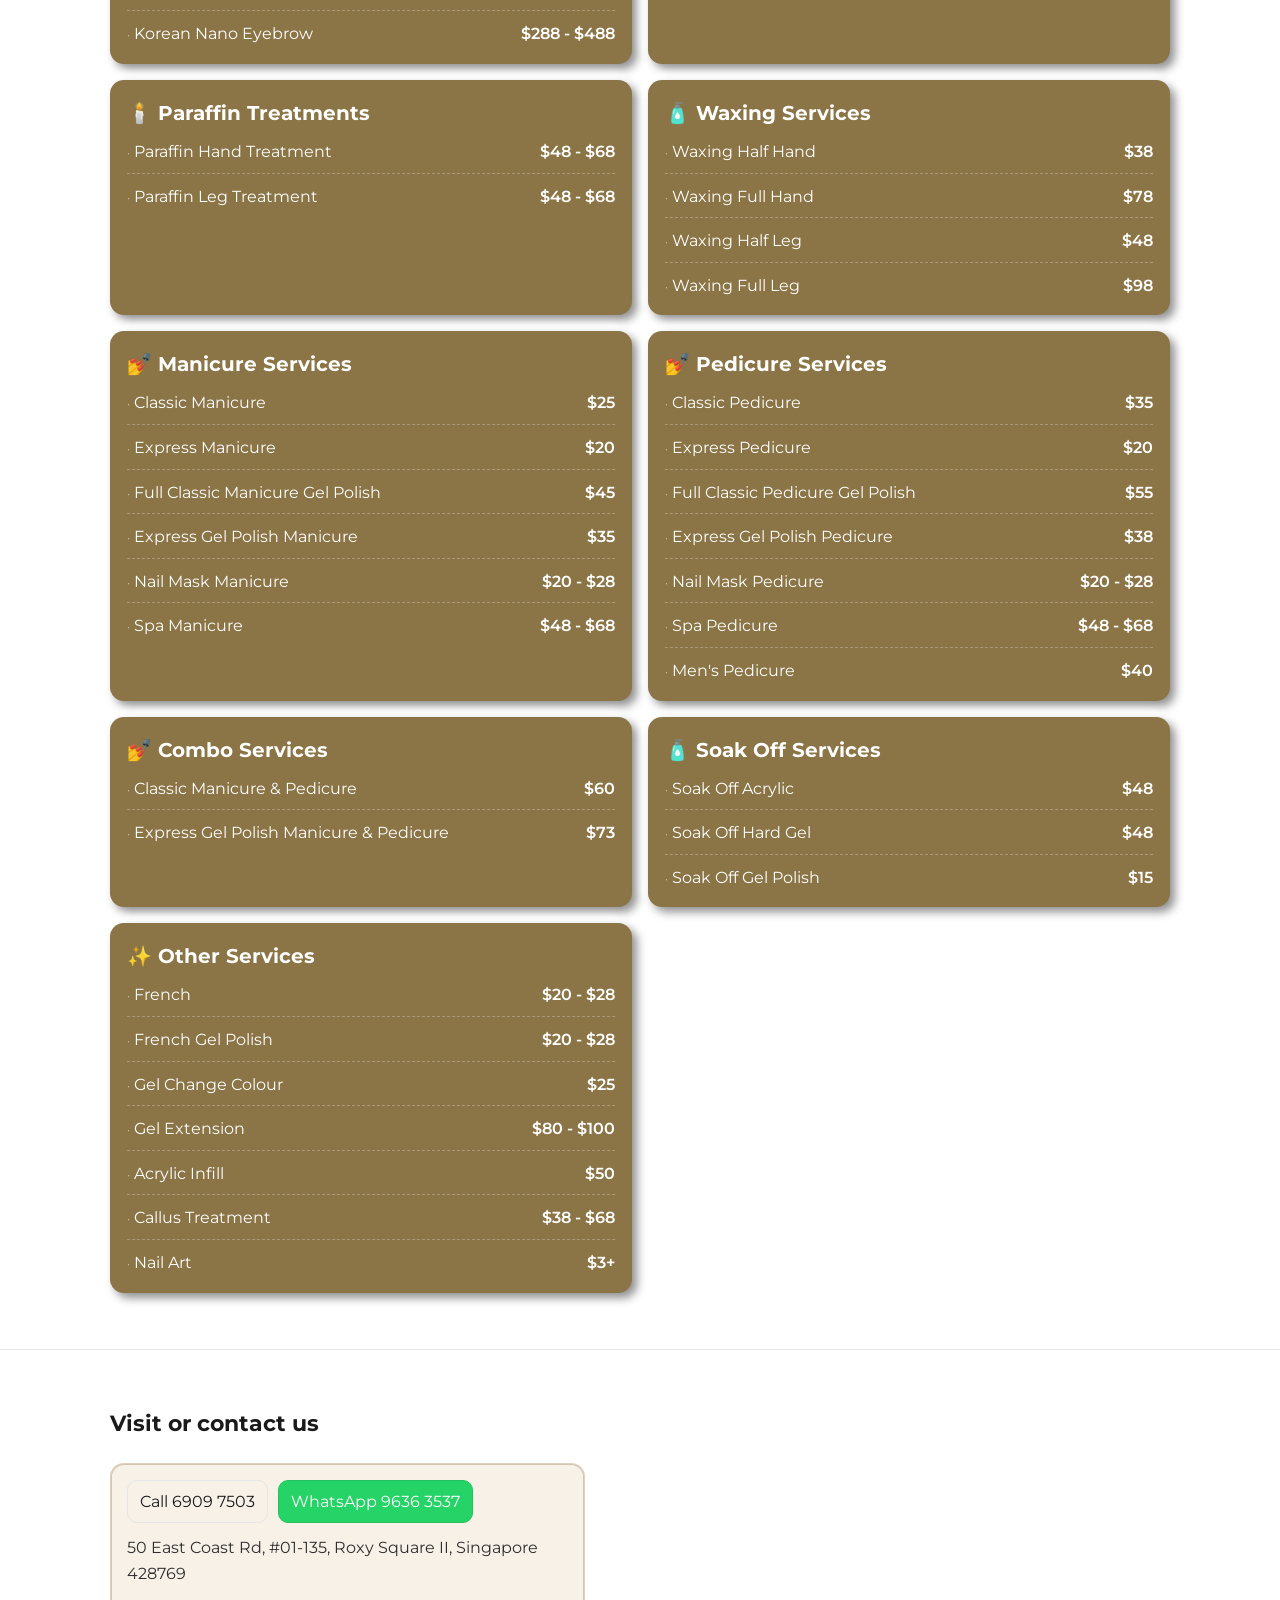
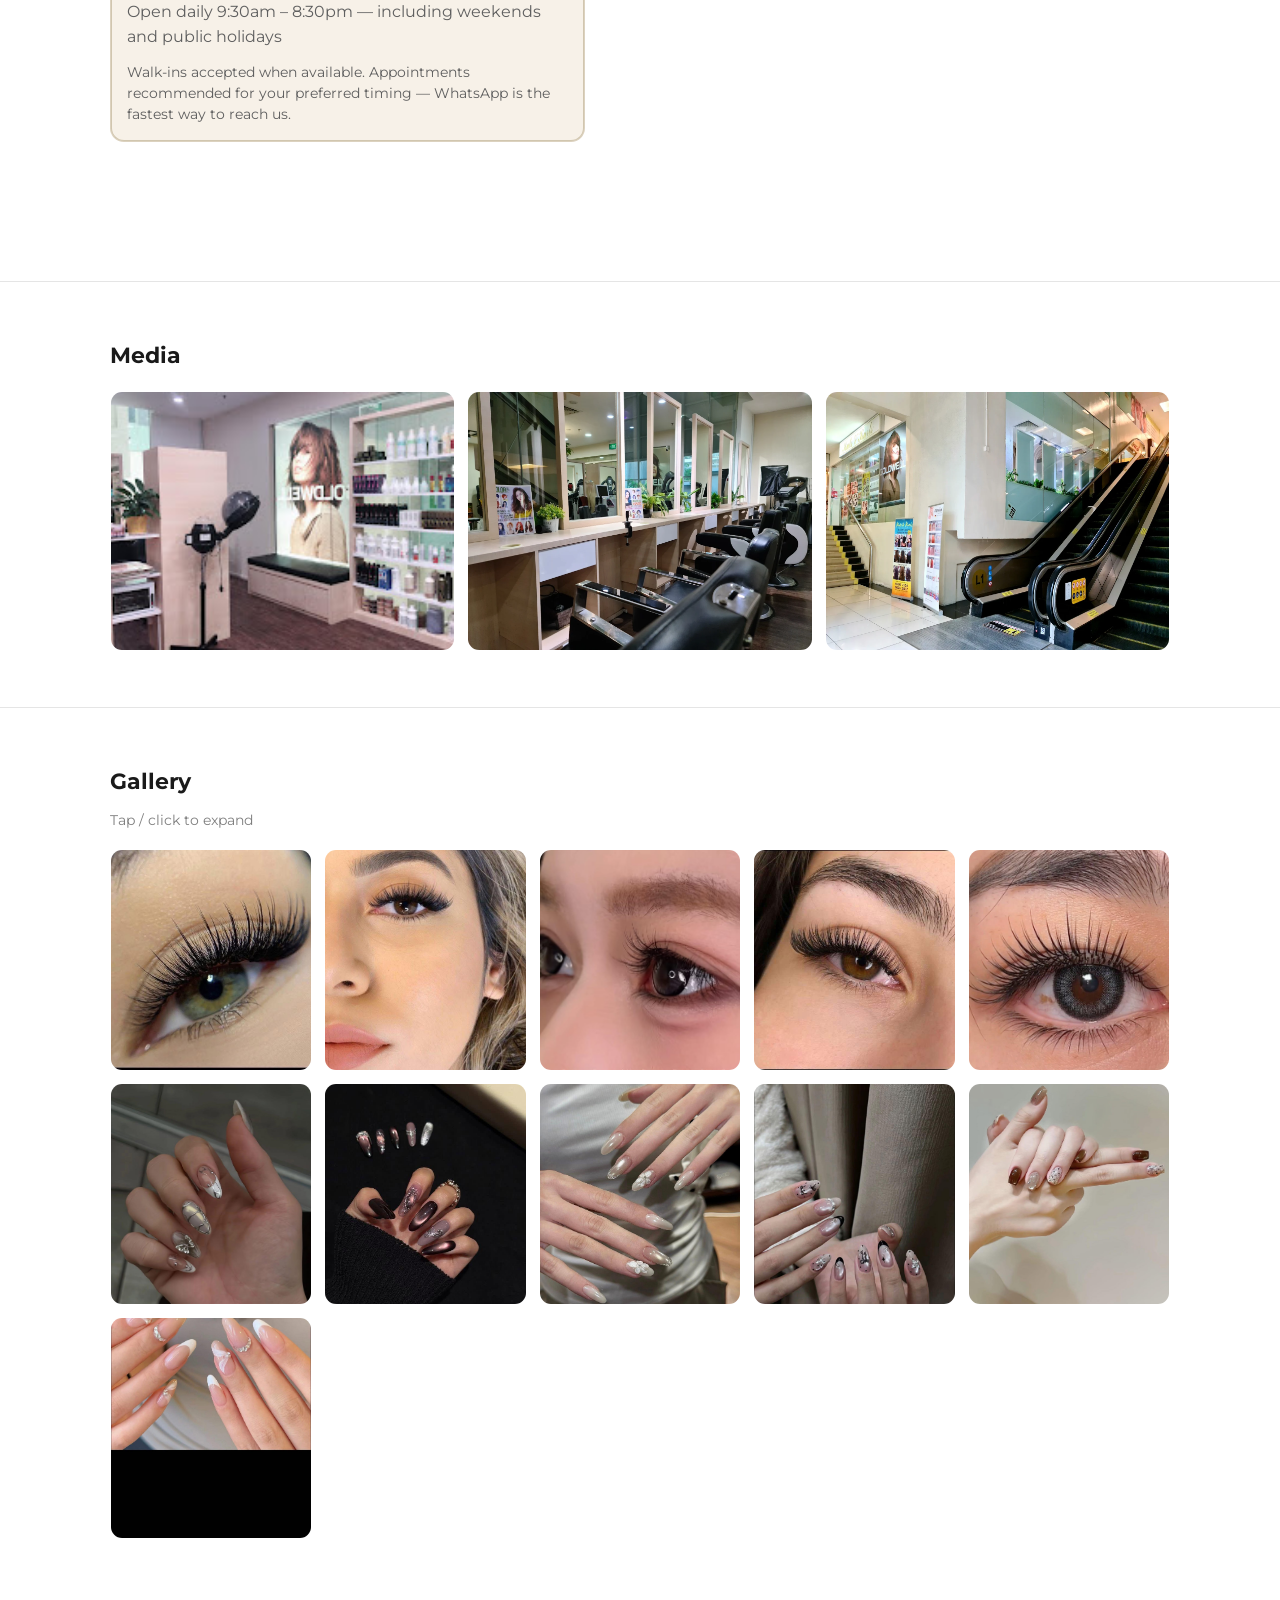
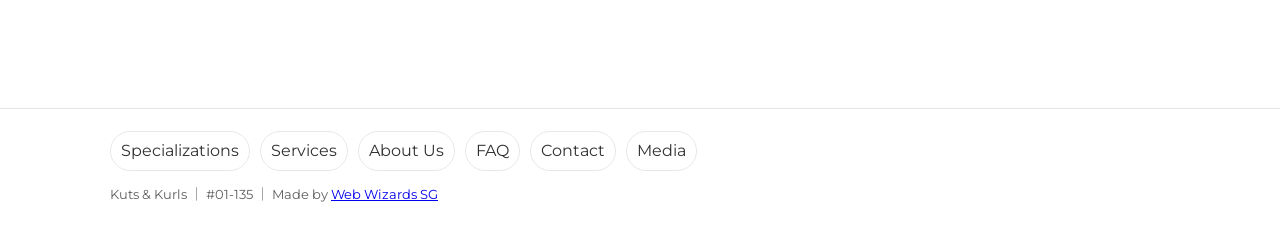
==== commit 13319b2d: "Rewrite homepage hero, accordions, specializations and contact - Replace generic 'friendly neighbour" ====
--- a/index.html
+++ b/index.html
@@ -5,10 +5,10 @@
     <meta name="viewport" content="width=device-width, initial-scale=1" />
     <meta name="google" content="notranslate" />
     <meta name="theme-color" content="#d4a373" />
-    <title>Kuts & Kurls — Hair & Nails Salon in Singapore</title>
+    <title>Kuts & Kurls — Hair, Nails & Beauty with Clear Pricing | Roxy Square II, Singapore</title>
     <meta
       name="description"
-      content="Kuts & Kurls in Singapore (Roxy Square): haircuts, coloring, perms, treatments, manicures, pedicures, lashes, brows, waxing and IPL. Friendly stylists, quality products, and great value."
+      content="Hair, nails, lashes, brows, waxing and IPL at Roxy Square II. Clear menu pricing, careful consultations, and honest recommendations before any service starts."
     />
     <meta
       name="keywords"
@@ -179,7 +179,7 @@
                 {"@type":"Offer","itemOffered":{"@type":"Service","name":"Steambond"},"priceSpecification":{"@type":"PriceSpecification","minPrice":228,"maxPrice":328,"priceCurrency":"SGD"}},
                 {"@type":"Offer","itemOffered":{"@type":"Service","name":"Cool Perm"},"priceSpecification":{"@type":"PriceSpecification","minPrice":118,"maxPrice":158,"priceCurrency":"SGD"}},
                 {"@type":"Offer","itemOffered":{"@type":"Service","name":"Digital Perm"},"priceSpecification":{"@type":"PriceSpecification","minPrice":228,"maxPrice":288,"priceCurrency":"SGD"}},
-                {"@type":"Offer","itemOffered":{"@type":"Service","name":"Korean Namo Perm"},"priceSpecification":{"@type":"PriceSpecification","minPrice":248,"maxPrice":328,"priceCurrency":"SGD"}}
+                {"@type":"Offer","itemOffered":{"@type":"Service","name":"Korean Nano Perm"},"priceSpecification":{"@type":"PriceSpecification","minPrice":248,"maxPrice":328,"priceCurrency":"SGD"}}
               ]
             },
             {
@@ -352,8 +352,13 @@
         <div class="container">
           <div class="intro-wrap">
             <div class="intro-head">
-              <h2 id="intro-title">About Kuts & Kurls</h2>
-              <p id="intro-text" class="intro-text" data-en="We're your friendly neighbourhood salon at Roxy Square II. Our experienced stylists and nail artists deliver beautiful results with fair, transparent pricing. From precision haircuts, colour and perms to keratin and scalp care — plus classic and gel manicures, pedicures, lashes, brows, waxing and IPL — we make it easy to look and feel your best every day." data-zh="坐落于 Roxy Square II 的社区沙龙。资深发型师与美甲师，价格透明公道。从精剪、染发、烫发、角蛋白与头皮护理，到经典/凝胶美甲美足、睫毛眉形、蜜蜡脱毛与 IPL，一站式为您打造日常的精致与自信。">We're your friendly neighbourhood salon at Roxy Square II. Our experienced stylists and nail artists deliver beautiful results with fair, transparent pricing. From precision haircuts, colour and perms to keratin and scalp care — plus classic and gel manicures, pedicures, lashes, brows, waxing and IPL — we make it easy to look and feel your best every day.</p>
+              <h1 id="intro-title" data-en="Hair, nails, lashes and beauty services with clear prices before you start" data-zh="发型、美甲、美睫与美容服务 — 开始前价格清楚明白">Hair, nails, lashes and beauty services with clear prices before you start</h1>
+              <p id="intro-text" class="intro-text" data-en="At Kuts & Kurls in Roxy Square II, we help you choose styles and treatments that suit your hair condition, lifestyle and budget — with honest recommendations and transparent menu pricing, not salon pressure." data-zh="位于 Roxy Square II 的 Kuts & Kurls，根据您的发质、生活习惯与预算给出诚实建议，价目透明公开，绝不强推。">At Kuts & Kurls in Roxy Square II, we help you choose styles and treatments that suit your hair condition, lifestyle and budget — with honest recommendations and transparent menu pricing, not salon pressure.</p>
+              <div class="intro-cta">
+                <a class="intro-cta-primary" href="https://wa.me/6596363537" target="_blank" rel="noopener noreferrer" data-en="WhatsApp to book an appointment" data-zh="WhatsApp 预约">WhatsApp to book an appointment</a>
+                <a class="intro-cta-secondary" href="#services" data-en="See full menu & prices" data-zh="查看完整价目">See full menu & prices</a>
+              </div>
+              <p class="intro-trust" data-en="Open daily 9:30am – 8:30pm at Roxy Square II. Walk-ins accepted when available. Appointments recommended for your preferred timing." data-zh="每天 9:30 – 20:30 营业，地点在 Roxy Square II。视空位接待 walk-in，建议提前预约。">Open daily 9:30am – 8:30pm at Roxy Square II. Walk-ins accepted when available. Appointments recommended for your preferred timing.</p>
             </div>
           </div>
         </div>
@@ -378,7 +383,7 @@
                   aria-controls="acc-panel-1"
                   id="acc-button-1"
                 >
-                  <span>Expert Hair and Nail Services</span>
+                  <span data-en="Hair and nail services for everyday life" data-zh="贴近日常的发型与美甲服务">Hair and nail services for everyday life</span>
                   <span class="acc-icon" aria-hidden="true">+</span>
                 </button>
               </h3>
@@ -389,17 +394,16 @@
                 aria-labelledby="acc-button-1"
                 hidden
               >
-                <h4 class="acc-sub">Our Specialties:</h4>
+                <h4 class="acc-sub" data-en="What we focus on:" data-zh="我们的重点：">What we focus on:</h4>
                 <ul class="acc-list">
-                  <li>Professional haircuts and styling for all hair types</li>
-                  <li>Advanced hair treatments and coloring techniques</li>
-                  <li>Luxurious hair washing and scalp massages</li>
-                  <li>Skilled nail technicians for manicures and pedicures</li>
-                  <li>Perming services for stunning, long-lasting curls</li>
+                  <li data-en="Haircuts for men, women and children — practical styles you can manage at home." data-zh="男士、女士与儿童剪发 — 日常在家也容易打理。">Haircuts for men, women and children — practical styles you can manage at home.</li>
+                  <li data-en="Hair colour, highlights and non-ammonia options, chosen to suit your hair condition and maintenance routine." data-zh="染发、挑染与无氨染发，根据发质与日常打理频率推荐方案。">Hair colour, highlights and non-ammonia options, chosen to suit your hair condition and maintenance routine.</li>
+                  <li data-en="Wash, scalp care, treatments and keratin services for dry, frizzy or post-colour hair." data-zh="洗发、头皮护理、修护与角蛋白服务，适合干燥、毛躁或染后发质。">Wash, scalp care, treatments and keratin services for dry, frizzy or post-colour hair.</li>
+                  <li data-en="Manicures, pedicures, gel polish, extensions, soak-off and nail art." data-zh="经典与凝胶美甲美足、延长甲、卸甲与甲艺。">Manicures, pedicures, gel polish, extensions, soak-off and nail art.</li>
+                  <li data-en="Perms and rebonding — only after a hair-condition check." data-zh="烫发与离子烫 — 先做发质评估再决定方案。">Perms and rebonding — only after a hair-condition check.</li>
                 </ul>
-                <p class="acc-note">
-                  With our experienced stylists, you can feel and look your
-                  best!
+                <p class="acc-note" data-en="Tell us what you have in mind and we'll suggest what is realistic for your hair and budget." data-zh="说说您的想法，我们会基于您的发质与预算给出可行建议。">
+                  Tell us what you have in mind and we'll suggest what is realistic for your hair and budget.
                 </p>
               </div>
             </section>
@@ -413,7 +417,7 @@
                   aria-controls="acc-panel-2"
                   id="acc-button-2"
                 >
-                  <span>State-of-the-Art Techniques and Products</span>
+                  <span data-en="How we work — products, technique, consultation" data-zh="我们的工作方式 — 产品、技术与沟通">How we work — products, technique, consultation</span>
                   <span class="acc-icon" aria-hidden="true">+</span>
                 </button>
               </h3>
@@ -424,24 +428,15 @@
                 aria-labelledby="acc-button-2"
                 hidden
               >
-                <h4 class="acc-sub">What Sets Us Apart:</h4>
+                <h4 class="acc-sub" data-en="What you can expect:" data-zh="您可以期待：">What you can expect:</h4>
                 <ul class="acc-list">
-                  <li>
-                    Use of premium, salon-exclusive hair and nail products
-                  </li>
-                  <li>
-                    Continuous training in the latest beauty trends and
-                    techniques
-                  </li>
-                  <li>Personalized consultations for each client</li>
-                  <li>
-                    Eco-friendly and cruelty-free product options available
-                  </li>
+                  <li data-en="Professional salon products selected for the service you book — we'll tell you what we are using." data-zh="使用与服务匹配的专业沙龙产品 — 操作前会清楚告知。">Professional salon products selected for the service you book — we'll tell you what we are using.</li>
+                  <li data-en="Technique chosen for your hair condition and desired finish, not the highest-priced package." data-zh="按发质与目标效果选择技术，不会一味推荐最贵套餐。">Technique chosen for your hair condition and desired finish, not the highest-priced package.</li>
+                  <li data-en="A consultation before we start: we discuss expectations, price, time and what is realistic." data-zh="开始前先沟通：明确期望、价格、所需时间与可行效果。">A consultation before we start: we discuss expectations, price, time and what is realistic.</li>
+                  <li data-en="Lower-ammonia and gentler colour options when your hair condition needs them." data-zh="如发质需要，可选择低氨或更温和的染发方案。">Lower-ammonia and gentler colour options when your hair condition needs them.</li>
                 </ul>
-                <p class="acc-note">
-                  At Kuts & Kurls, we combine skill with top-quality products to
-                  ensure you receive the best possible results for your hair and
-                  nails.
+                <p class="acc-note" data-en="We explain the options clearly before starting so you know what to expect — including the price." data-zh="开始前会清楚说明各项方案，让您心里有数 — 包括价格。">
+                  We explain the options clearly before starting so you know what to expect — including the price.
                 </p>
               </div>
             </section>
@@ -455,7 +450,7 @@
                   aria-controls="acc-panel-3"
                   id="acc-button-3"
                 >
-                  <span>Relaxing and Welcoming Salon Environment</span>
+                  <span data-en="A clean, comfortable salon at Roxy Square II" data-zh="位于 Roxy Square II 的整洁舒适沙龙">A clean, comfortable salon at Roxy Square II</span>
                   <span class="acc-icon" aria-hidden="true">+</span>
                 </button>
               </h3>
@@ -466,20 +461,16 @@
                 aria-labelledby="acc-button-3"
                 hidden
               >
-                <h4 class="acc-sub">Your Comfort is Our Priority:</h4>
+                <h4 class="acc-sub" data-en="What our space is like:" data-zh="我们的环境：">What our space is like:</h4>
                 <ul class="acc-list">
-                  <li>Modern, clean, and stylish salon space</li>
-                  <li>Comfortable seating and wash stations</li>
-                  <li>Soothing ambiance with calming music and aromatherapy</li>
-                  <li>Complimentary beverages during your visit</li>
-                  <li>
-                    Flexible scheduling options to fit your busy lifestyle
-                  </li>
+                  <li data-en="Tidy, well-lit salon space with comfortable seating and proper wash stations." data-zh="整洁明亮的沙龙空间，配备舒适座椅与正规洗头区。">Tidy, well-lit salon space with comfortable seating and proper wash stations.</li>
+                  <li data-en="Sanitised tools between clients; disposable items used where appropriate." data-zh="工具在客人之间消毒，必要时使用一次性用品。">Sanitised tools between clients; disposable items used where appropriate.</li>
+                  <li data-en="A calm pace — no rushing, no pressure to add services." data-zh="节奏从容 — 不催促，不强推加项。">A calm pace — no rushing, no pressure to add services.</li>
+                  <li data-en="Drinks offered while you wait or during longer services." data-zh="等待或长时间服务期间提供饮品。">Drinks offered while you wait or during longer services.</li>
+                  <li data-en="Open daily 9:30am – 8:30pm; appointments recommended, walk-ins welcome when available." data-zh="每天 9:30 – 20:30 营业；建议预约，视空位接待 walk-in。">Open daily 9:30am – 8:30pm; appointments recommended, walk-ins welcome when available.</li>
                 </ul>
-                <p class="acc-note">
-                  We strive to make every visit to Kuts & Kurls a pampering
-                  experience. Book your appointment today and discover the
-                  difference!
+                <p class="acc-note" data-en="WhatsApp us to check availability or ask which service is suitable for you." data-zh="WhatsApp 联系我们查询档期，或询问哪项服务更适合您。">
+                  WhatsApp us to check availability or ask which service is suitable for you.
                 </p>
               </div>
             </section>
@@ -489,24 +480,67 @@
 
       <section id="specializations" class="section reveal">
         <div class="container">
-          <h2 id="h2-specializations" data-en="Specializations" data-zh="特色">Specializations</h2>
-          <div id="specializations-list" class="cards">
+          <h2 id="h2-specializations" data-en="What we do" data-zh="我们的服务">What we do</h2>
+          <p class="intro-text" data-en="A short guide to help you choose. Tap any category for our trust standards, or scroll down for the full menu and prices." data-zh="简短的选购指引。点击任意类别查看我们的服务标准，或下拉查看完整价目。">A short guide to help you choose. Tap any category for our trust standards, or scroll down for the full menu and prices.</p>
+          <div id="specializations-list" class="cards cards-guide">
             <div class="card">
               <h3 class="card-title">
-                <span class="icon">💇‍♂️</span> <span data-en="Hair & Nail Services" data-zh="美发与美甲">Hair & Nail Services</span>
+                <span class="icon">✂️</span> <span data-en="Haircuts" data-zh="剪发">Haircuts</span>
               </h3>
-              <p class="card-text" data-en="Cuts, coloring, perms, manicures and pedicures." data-zh="剪染烫，以及手足护理。">Cuts, coloring, perms, manicures and pedicures.</p>
+              <p class="card-text" data-en="For men, women and children. Suitable for quick trims, shape refreshes and everyday styles that are easy to maintain." data-zh="男士、女士与儿童剪发。适合简单修剪、调整造型，以及日常容易打理的发型。">For men, women and children. Suitable for quick trims, shape refreshes and everyday styles that are easy to maintain.</p>
+              <p class="card-price" data-en="From $20" data-zh="$20 起">From $20</p>
               <div class="card-trust-wrap">
-                <a class="trust-pill" href="/service-categories#hair-nail-services" data-en="Why trust us" data-zh="为何信赖我们">Why trust us</a>
+                <a class="trust-pill" href="/service-categories#why-haircut" data-en="Why our haircuts" data-zh="为什么选我们的剪发">Why our haircuts</a>
               </div>
             </div>
             <div class="card">
               <h3 class="card-title">
-                <span class="icon">✨</span> <span data-en="Beauty Add‑ons" data-zh="美妆加项">Beauty Add‑ons</span>
+                <span class="icon">🎨</span> <span data-en="Colour & highlights" data-zh="染发与挑染">Colour & highlights</span>
               </h3>
-              <p class="card-text" data-en="Lashes, brows, waxing and IPL services." data-zh="美睫、美眉、脱毛与IPL。">Lashes, brows, waxing and IPL services.</p>
+              <p class="card-text" data-en="For customers who want a fresh look while considering hair condition, maintenance and budget. Lower-ammonia options available." data-zh="想要焕新发色，同时兼顾发质、维护成本与预算的顾客。可选低氨配方。">For customers who want a fresh look while considering hair condition, maintenance and budget. Lower-ammonia options available.</p>
+              <p class="card-price" data-en="From $68" data-zh="$68 起">From $68</p>
               <div class="card-trust-wrap">
-                <a class="trust-pill" href="/service-categories#beauty-addons" data-en="Why trust us" data-zh="为何信赖我们">Why trust us</a>
+                <a class="trust-pill" href="/service-categories#hair-nail-services" data-en="How we colour" data-zh="我们的染发方式">How we colour</a>
+              </div>
+            </div>
+            <div class="card">
+              <h3 class="card-title">
+                <span class="icon">🌀</span> <span data-en="Perming & rebonding" data-zh="烫发与离子烫">Perming & rebonding</span>
+              </h3>
+              <p class="card-text" data-en="For curls, volume, texture or smoother hair. We check your hair condition first, then advise the best method." data-zh="想要卷度、蓬松、纹理或更顺直的发质。先做发质评估，再推荐最合适的方案。">For curls, volume, texture or smoother hair. We check your hair condition first, then advise the best method.</p>
+              <p class="card-price" data-en="From $118" data-zh="$118 起">From $118</p>
+              <div class="card-trust-wrap">
+                <a class="trust-pill" href="/service-categories#why-perming" data-en="Why our perms" data-zh="为什么选我们的烫发">Why our perms</a>
+              </div>
+            </div>
+            <div class="card">
+              <h3 class="card-title">
+                <span class="icon">🧴</span> <span data-en="Hair treatments" data-zh="头发护理">Hair treatments</span>
+              </h3>
+              <p class="card-text" data-en="For dryness, damage, frizz, scalp concerns or post-colour care. Ask us which treatment suits your current hair condition." data-zh="针对干燥、受损、毛躁、头皮问题或染后修护。可咨询哪项护理最适合当前发质。">For dryness, damage, frizz, scalp concerns or post-colour care. Ask us which treatment suits your current hair condition.</p>
+              <p class="card-price" data-en="From $68" data-zh="$68 起">From $68</p>
+              <div class="card-trust-wrap">
+                <a class="trust-pill" href="/service-categories#hair-nail-services" data-en="Treatment honesty" data-zh="护理建议的诚意">Treatment honesty</a>
+              </div>
+            </div>
+            <div class="card">
+              <h3 class="card-title">
+                <span class="icon">💅</span> <span data-en="Nails — manicure & pedicure" data-zh="美甲 — 手部与足部">Nails — manicure & pedicure</span>
+              </h3>
+              <p class="card-text" data-en="Classic, express, gel polish, spa, extensions, soak-off, callus care and nail art available." data-zh="提供经典、快捷、凝胶、SPA、延长、卸甲、老茧护理与甲艺。">Classic, express, gel polish, spa, extensions, soak-off, callus care and nail art available.</p>
+              <p class="card-price" data-en="From $20" data-zh="$20 起">From $20</p>
+              <div class="card-trust-wrap">
+                <a class="trust-pill" href="/service-categories#hair-nail-services" data-en="Hygiene & honesty" data-zh="卫生与诚信">Hygiene & honesty</a>
+              </div>
+            </div>
+            <div class="card">
+              <h3 class="card-title">
+                <span class="icon">✨</span> <span data-en="Lashes, brows, waxing & IPL" data-zh="美睫、美眉、蜜蜡与 IPL">Lashes, brows, waxing & IPL</span>
+              </h3>
+              <p class="card-text" data-en="Eyelash extensions, brow shaping and tattoo, waxing, and IPL hair removal. We focus on natural results and your comfort." data-zh="美睫嫁接、眉形与纹眉、蜜蜡脱毛、IPL 脱毛。注重自然效果与舒适体验。">Eyelash extensions, brow shaping and tattoo, waxing, and IPL hair removal. We focus on natural results and your comfort.</p>
+              <p class="card-price" data-en="From $38" data-zh="$38 起">From $38</p>
+              <div class="card-trust-wrap">
+                <a class="trust-pill" href="/service-categories#beauty-addons" data-en="Why our add-ons" data-zh="美妆加项的把关">Why our add-ons</a>
               </div>
             </div>
           </div>
@@ -600,15 +634,15 @@
               <div class="service-list">
                 <div class="service-item">
                   <div class="service-name"><span class="icon sm">·</span> <span data-en="Hair Colour" data-zh="染发">Hair Colour</span></div>
-                  <div class="service-price"><span class="price-current">$68 - 198</span></div>
-                </div>
-                <div class="service-item">
-                  <div class="service-name"><span class="icon sm">·</span> <span data-en="Non-ammonia Coloring" data-zh="无氨染发">Non-ammonia Coloring</span></div>
-                  <div class="service-price"><span class="price-current">$108 - 198</span></div>
-                </div>
-                <div class="service-item">
-                  <div class="service-name"><span class="icon sm">·</span> <span data-en="Hair Highlight" data-zh="挑染">Hair Highlight</span></div>
-                  <div class="service-price"><span class="price-current">$68 - 168</span></div>
+                  <div class="service-price"><span class="price-current">$68 - $198</span></div>
+                </div>
+                <div class="service-item">
+                  <div class="service-name"><span class="icon sm">·</span> <span data-en="Non-ammonia Hair Colour" data-zh="无氨染发">Non-ammonia Hair Colour</span></div>
+                  <div class="service-price"><span class="price-current">$108 - $198</span></div>
+                </div>
+                <div class="service-item">
+                  <div class="service-name"><span class="icon sm">·</span> <span data-en="Hair Highlights" data-zh="挑染">Hair Highlights</span></div>
+                  <div class="service-price"><span class="price-current">$68 - $168</span></div>
                 </div>
               </div>
             </section>
@@ -619,23 +653,23 @@
               <div class="service-list">
                 <div class="service-item">
                   <div class="service-name"><span class="icon sm">·</span> <span data-en="Soft Rebonding" data-zh="柔顺离子烫">Soft Rebonding</span></div>
-                  <div class="service-price"><span class="price-current">$152 - 248</span></div>
+                  <div class="service-price"><span class="price-current">$152 - $248</span></div>
                 </div>
                 <div class="service-item">
                   <div class="service-name"><span class="icon sm">·</span> <span data-en="Steambond" data-zh="蒸汽离子烫">Steambond</span></div>
-                  <div class="service-price"><span class="price-current">$228 - 328</span></div>
+                  <div class="service-price"><span class="price-current">$228 - $328</span></div>
                 </div>
                 <div class="service-item">
                   <div class="service-name"><span class="icon sm">·</span> <span data-en="Cool Perm" data-zh="冷烫">Cool Perm</span></div>
-                  <div class="service-price"><span class="price-current">$118 - 158</span></div>
+                  <div class="service-price"><span class="price-current">$118 - $158</span></div>
                 </div>
                 <div class="service-item">
                   <div class="service-name"><span class="icon sm">·</span> <span data-en="Digital Perm" data-zh="数码烫">Digital Perm</span></div>
-                  <div class="service-price"><span class="price-current">$228 - 288</span></div>
-                </div>
-                <div class="service-item">
-                  <div class="service-name"><span class="icon sm">·</span> <span data-en="Korean Namo Perm" data-zh="韩式纳米烫">Korean Namo Perm</span></div>
-                  <div class="service-price"><span class="price-current">$248 - 328</span></div>
+                  <div class="service-price"><span class="price-current">$228 - $288</span></div>
+                </div>
+                <div class="service-item">
+                  <div class="service-name"><span class="icon sm">·</span> <span data-en="Korean Nano Perm" data-zh="韩式纳米烫">Korean Nano Perm</span></div>
+                  <div class="service-price"><span class="price-current">$248 - $328</span></div>
                 </div>
               </div>
             </section>
@@ -646,23 +680,23 @@
               <div class="service-list">
                 <div class="service-item">
                   <div class="service-name"><span class="icon sm">·</span> <span data-en="Migration Hair Treatment" data-zh="迁移修护护理">Migration Hair Treatment</span></div>
-                  <div class="service-price"><span class="price-current">$68 - 108</span></div>
+                  <div class="service-price"><span class="price-current">$68 - $108</span></div>
                 </div>
                 <div class="service-item">
                   <div class="service-name"><span class="icon sm">·</span> <span data-en="Repair Hair Treatment" data-zh="修复护理">Repair Hair Treatment</span></div>
-                  <div class="service-price"><span class="price-current">$128 - 168</span></div>
+                  <div class="service-price"><span class="price-current">$128 - $168</span></div>
                 </div>
                 <div class="service-item">
                   <div class="service-name"><span class="icon sm">·</span> <span data-en="Nano Hair Treatment" data-zh="纳米护理">Nano Hair Treatment</span></div>
-                  <div class="service-price"><span class="price-current">$228 - 288</span></div>
+                  <div class="service-price"><span class="price-current">$228 - $288</span></div>
                 </div>
                 <div class="service-item">
                   <div class="service-name"><span class="icon sm">·</span> <span data-en="Keratin Hair Treatment" data-zh="角蛋白护理">Keratin Hair Treatment</span></div>
-                  <div class="service-price"><span class="price-current">$268 - 358</span></div>
+                  <div class="service-price"><span class="price-current">$268 - $358</span></div>
                 </div>
                 <div class="service-item">
                   <div class="service-name"><span class="icon sm">·</span> <span data-en="Scalp Treatment" data-zh="头皮护理">Scalp Treatment</span></div>
-                  <div class="service-price"><span class="price-current">$98 - 198</span></div>
+                  <div class="service-price"><span class="price-current">$98 - $198</span></div>
                 </div>
               </div>
             </section>
@@ -676,20 +710,20 @@
                   <div class="service-price"><span class="price-current">$98 - $128</span></div>
                 </div>
                 <div class="service-item">
-                  <div class="service-name"><span class="icon sm">·</span> <span data-en="Eyelash Extension (Bottom list)" data-zh="美睫嫁接（底部）">Eyelash Extension (Bottom list)</span></div>
-                  <div class="service-price"><span class="price-current">$48 - 98</span></div>
+                  <div class="service-name"><span class="icon sm">·</span> <span data-en="Bottom Lash Extension" data-zh="下睫毛嫁接">Bottom Lash Extension</span></div>
+                  <div class="service-price"><span class="price-current">$48 - $98</span></div>
                 </div>
                 <div class="service-item">
                   <div class="service-name"><span class="icon sm">·</span> <span data-en="Eyebrow Tattoo" data-zh="纹眉">Eyebrow Tattoo</span></div>
-                  <div class="service-price"><span class="price-current">$228 - 488</span></div>
+                  <div class="service-price"><span class="price-current">$228 - $488</span></div>
                 </div>
                 <div class="service-item">
                   <div class="service-name"><span class="icon sm">·</span> <span data-en="Lips Nano Tattoo" data-zh="纳米唇">Lips Nano Tattoo</span></div>
-                  <div class="service-price"><span class="price-current">$388 - 588</span></div>
-                </div>
-                <div class="service-item">
-                  <div class="service-name"><span class="icon sm">·</span> <span data-en="Korean Eyebrow Nano" data-zh="韩式纳米眉">Korean Eyebrow Nano</span></div>
-                  <div class="service-price"><span class="price-current">$288 - 488</span></div>
+                  <div class="service-price"><span class="price-current">$388 - $588</span></div>
+                </div>
+                <div class="service-item">
+                  <div class="service-name"><span class="icon sm">·</span> <span data-en="Korean Nano Eyebrow" data-zh="韩式纳米眉">Korean Nano Eyebrow</span></div>
+                  <div class="service-price"><span class="price-current">$288 - $488</span></div>
                 </div>
               </div>
             </section>
@@ -699,12 +733,12 @@
               <h3 class="service-title"><span class="icon">💫</span> <span data-en="IPL Services" data-zh="IPL 光子">IPL Services</span></h3>
               <div class="service-list">
                 <div class="service-item">
-                  <div class="service-name"><span class="icon sm">·</span> <span data-en="IPL Bikini Hair Remover" data-zh="比基尼脱毛">IPL Bikini Hair Remover</span></div>
-                  <div class="service-price"><span class="price-current">$48 - 78</span></div>
-                </div>
-                <div class="service-item">
-                  <div class="service-name"><span class="icon sm">·</span> <span data-en="IPL Armpit Hair Remover" data-zh="腋下脱毛">IPL Armpit Hair Remover</span></div>
-                  <div class="service-price"><span class="price-current">$38 - 58</span></div>
+                  <div class="service-name"><span class="icon sm">·</span> <span data-en="IPL Bikini Hair Removal" data-zh="比基尼脱毛">IPL Bikini Hair Removal</span></div>
+                  <div class="service-price"><span class="price-current">$48 - $78</span></div>
+                </div>
+                <div class="service-item">
+                  <div class="service-name"><span class="icon sm">·</span> <span data-en="IPL Armpit Hair Removal" data-zh="腋下脱毛">IPL Armpit Hair Removal</span></div>
+                  <div class="service-price"><span class="price-current">$38 - $58</span></div>
                 </div>
               </div>
             </section>
@@ -714,11 +748,11 @@
               <h3 class="service-title"><span class="icon">🕯️</span> <span data-en="Paraffin Treatments" data-zh="石蜡护理">Paraffin Treatments</span></h3>
               <div class="service-list">
                 <div class="service-item">
-                  <div class="service-name"><span class="icon sm">·</span> <span data-en="Parrafin Hand" data-zh="手部石蜡护理">Parrafin Hand</span></div>
+                  <div class="service-name"><span class="icon sm">·</span> <span data-en="Paraffin Hand Treatment" data-zh="手部石蜡护理">Paraffin Hand Treatment</span></div>
                   <div class="service-price"><span class="price-current">$48 - $68</span></div>
                 </div>
                 <div class="service-item">
-                  <div class="service-name"><span class="icon sm">·</span> <span data-en="Parrafin Leg" data-zh="腿部石蜡护理">Parrafin Leg</span></div>
+                  <div class="service-name"><span class="icon sm">·</span> <span data-en="Paraffin Leg Treatment" data-zh="腿部石蜡护理">Paraffin Leg Treatment</span></div>
                   <div class="service-price"><span class="price-current">$48 - $68</span></div>
                 </div>
               </div>
@@ -764,15 +798,15 @@
                   <div class="service-price"><span class="price-current">$45</span></div>
                 </div>
                 <div class="service-item">
-                  <div class="service-name"><span class="icon sm">·</span> <span data-en="Express Gel Polish Mani" data-zh="快捷凝胶手部">Express Gel Polish Mani</span></div>
+                  <div class="service-name"><span class="icon sm">·</span> <span data-en="Express Gel Polish Manicure" data-zh="快捷凝胶手部">Express Gel Polish Manicure</span></div>
                   <div class="service-price"><span class="price-current">$35</span></div>
                 </div>
                 <div class="service-item">
-                  <div class="service-name"><span class="icon sm">·</span> <span data-en="Nail Mask Mani" data-zh="指膜手部护理">Nail Mask Mani</span></div>
+                  <div class="service-name"><span class="icon sm">·</span> <span data-en="Nail Mask Manicure" data-zh="指膜手部护理">Nail Mask Manicure</span></div>
                   <div class="service-price"><span class="price-current">$20 - $28</span></div>
                 </div>
                 <div class="service-item">
-                  <div class="service-name"><span class="icon sm">·</span> <span data-en="Spa Mani" data-zh="SPA 手部护理">Spa Mani</span></div>
+                  <div class="service-name"><span class="icon sm">·</span> <span data-en="Spa Manicure" data-zh="SPA 手部护理">Spa Manicure</span></div>
                   <div class="service-price"><span class="price-current">$48 - $68</span></div>
                 </div>
               </div>
@@ -795,19 +829,19 @@
                   <div class="service-price"><span class="price-current">$55</span></div>
                 </div>
                 <div class="service-item">
-                  <div class="service-name"><span class="icon sm">·</span> <span data-en="Express Gel Polish Pedi" data-zh="快捷凝胶足部">Express Gel Polish Pedi</span></div>
+                  <div class="service-name"><span class="icon sm">·</span> <span data-en="Express Gel Polish Pedicure" data-zh="快捷凝胶足部">Express Gel Polish Pedicure</span></div>
                   <div class="service-price"><span class="price-current">$38</span></div>
                 </div>
                 <div class="service-item">
-                  <div class="service-name"><span class="icon sm">·</span> <span data-en="Nail Mask Pedi" data-zh="足部指膜护理">Nail Mask Pedi</span></div>
+                  <div class="service-name"><span class="icon sm">·</span> <span data-en="Nail Mask Pedicure" data-zh="足部指膜护理">Nail Mask Pedicure</span></div>
                   <div class="service-price"><span class="price-current">$20 - $28</span></div>
                 </div>
                 <div class="service-item">
-                  <div class="service-name"><span class="icon sm">·</span> <span data-en="Spa Pedi" data-zh="SPA 足部护理">Spa Pedi</span></div>
-                  <div class="service-price"><span class="price-current">$48 / $68</span></div>
-                </div>
-                <div class="service-item">
-                  <div class="service-name"><span class="icon sm">·</span> <span data-en="Pedicure for Man" data-zh="男士足部护理">Pedicure for Man</span></div>
+                  <div class="service-name"><span class="icon sm">·</span> <span data-en="Spa Pedicure" data-zh="SPA 足部护理">Spa Pedicure</span></div>
+                  <div class="service-price"><span class="price-current">$48 - $68</span></div>
+                </div>
+                <div class="service-item">
+                  <div class="service-name"><span class="icon sm">·</span> <span data-en="Men's Pedicure" data-zh="男士足部护理">Men's Pedicure</span></div>
                   <div class="service-price"><span class="price-current">$40</span></div>
                 </div>
               </div>
@@ -818,11 +852,11 @@
               <h3 class="service-title"><span class="icon">💅</span> <span data-en="Combo Services" data-zh="组合服务">Combo Services</span></h3>
               <div class="service-list">
                 <div class="service-item">
-                  <div class="service-name"><span class="icon sm">·</span> <span data-en="Classic Pedi/Mani" data-zh="经典手足护理">Classic Pedi/Mani</span></div>
+                  <div class="service-name"><span class="icon sm">·</span> <span data-en="Classic Manicure & Pedicure" data-zh="经典手足护理">Classic Manicure & Pedicure</span></div>
                   <div class="service-price"><span class="price-current">$60</span></div>
                 </div>
                 <div class="service-item">
-                  <div class="service-name"><span class="icon sm">·</span> <span data-en="Express Gel Polish Mani & Pedi" data-zh="快捷凝胶手足">Express Gel Polish Mani & Pedi</span></div>
+                  <div class="service-name"><span class="icon sm">·</span> <span data-en="Express Gel Polish Manicure & Pedicure" data-zh="快捷凝胶手足">Express Gel Polish Manicure & Pedicure</span></div>
                   <div class="service-price"><span class="price-current">$73</span></div>
                 </div>
               </div>
@@ -868,7 +902,7 @@
                   <div class="service-price"><span class="price-current">$80 - $100</span></div>
                 </div>
                 <div class="service-item">
-                  <div class="service-name"><span class="icon sm">·</span> <span data-en="Acrylic Fin-fill" data-zh="丙烯补甲">Acrylic Fin-fill</span></div>
+                  <div class="service-name"><span class="icon sm">·</span> <span data-en="Acrylic Infill" data-zh="丙烯补甲">Acrylic Infill</span></div>
                   <div class="service-price"><span class="price-current">$50</span></div>
                 </div>
                 <div class="service-item">
@@ -889,15 +923,15 @@
 
       <section id="contact" class="section reveal">
         <div class="container">
-          <h2 id="h2-contact" data-en="Contact" data-zh="联系">Contact</h2>
+          <h2 id="h2-contact" data-en="Visit or contact us" data-zh="到店与联系">Visit or contact us</h2>
           <div id="contact-info" class="contact">
             <div class="contact-phones">
-              <a href="tel:69097503" class="contact-phone">69097503</a>
-              <a href="https://wa.me/6596363537" class="contact-whatsapp" target="_blank" rel="noopener noreferrer">WhatsApp</a>
+              <a href="tel:+6569097503" class="contact-phone" data-en="Call 6909 7503" data-zh="致电 6909 7503">Call 6909 7503</a>
+              <a href="https://wa.me/6596363537" class="contact-whatsapp" target="_blank" rel="noopener noreferrer" data-en="WhatsApp 9636 3537" data-zh="WhatsApp 9636 3537">WhatsApp 9636 3537</a>
             </div>
-            <div class="contact-address">50 East Coast Rd, Roxy Sq II, Singapore 428769</div>
-            <div class="contact-unit">#01-135</div>
-            <div class="contact-hours">Open daily 9:00am – 9:00pm</div>
+            <div class="contact-address">50 East Coast Rd, #01-135, Roxy Square II, Singapore 428769</div>
+            <div class="contact-hours" data-en="Open daily 9:30am – 8:30pm — including weekends and public holidays" data-zh="每日 9:30 – 20:30 营业 — 周末与公共假日照常营业">Open daily 9:30am – 8:30pm — including weekends and public holidays</div>
+            <div class="contact-note" data-en="Walk-ins accepted when available. Appointments recommended for your preferred timing — WhatsApp is the fastest way to reach us." data-zh="视空位接待 walk-in，建议提前预约。WhatsApp 联系最快。">Walk-ins accepted when available. Appointments recommended for your preferred timing — WhatsApp is the fastest way to reach us.</div>
           </div>
           <div class="map-embed">
             <iframe
--- a/public/styles.css
+++ b/public/styles.css
@@ -312,6 +312,56 @@
   margin: 0;
   font-size: 20px;
   color: var(--brand);
+}
+.intro-head h1 {
+  margin: 0 0 14px;
+  font-size: clamp(28px, 4.6vw, 44px);
+  line-height: 1.15;
+  color: var(--brand);
+  font-weight: 700;
+  letter-spacing: -0.01em;
+}
+.intro-cta {
+  display: flex;
+  flex-wrap: wrap;
+  gap: 12px;
+  margin: 18px 0 14px;
+}
+.intro-cta-primary,
+.intro-cta-secondary {
+  display: inline-flex;
+  align-items: center;
+  justify-content: center;
+  padding: 12px 20px;
+  border-radius: 10px;
+  font-weight: 600;
+  font-size: 15px;
+  text-decoration: none;
+  transition: transform 0.15s ease, background 0.15s ease, border-color 0.15s ease;
+}
+.intro-cta-primary {
+  background: var(--brand);
+  color: #1a1a1a;
+  border: 1px solid var(--brand);
+}
+.intro-cta-primary:hover {
+  transform: translateY(-1px);
+  filter: brightness(1.05);
+}
+.intro-cta-secondary {
+  background: transparent;
+  color: var(--brand);
+  border: 1px solid rgba(139, 117, 70, 0.45);
+}
+.intro-cta-secondary:hover {
+  background: rgba(139, 117, 70, 0.12);
+  transform: translateY(-1px);
+}
+.intro-trust {
+  margin: 6px 0 0;
+  color: var(--muted);
+  font-size: 14px;
+  line-height: 1.5;
 }
 .intro-points {
   list-style: none;
@@ -841,6 +891,14 @@
   margin: 0;
   color: rgba(255, 255, 255, 0.92);
 }
+.card-price {
+  margin: 10px 0 0;
+  font-weight: 700;
+  font-size: 14px;
+  color: #ffffff;
+  letter-spacing: 0.02em;
+  opacity: 0.95;
+}
 .card-trust-wrap {
   margin-top: 14px;
 }
@@ -913,6 +971,30 @@
 .comparison-table tbody td:nth-child(3) {
   width: 39%;
 }
+@media (max-width: 768px) {
+  .comparison-wrap {
+    overflow-x: visible;
+  }
+  .comparison-table {
+    min-width: 0;
+    table-layout: fixed;
+  }
+  .comparison-table th,
+  .comparison-table td {
+    padding: 10px 8px;
+    font-size: 13px;
+    line-height: 1.35;
+    overflow-wrap: anywhere;
+    word-break: break-word;
+  }
+  .comparison-table tbody td:first-child {
+    width: 28%;
+  }
+  .comparison-table tbody td:nth-child(2),
+  .comparison-table tbody td:nth-child(3) {
+    width: 36%;
+  }
+}
 .service-groups {
   display: grid;
   grid-template-columns: 1fr;
@@ -1044,6 +1126,12 @@
 }
 .contact-hours {
   color: var(--muted);
+}
+.contact-note {
+  color: var(--muted);
+  font-size: 14px;
+  max-width: 520px;
+  line-height: 1.5;
 }
 
 /* Floating WhatsApp button */
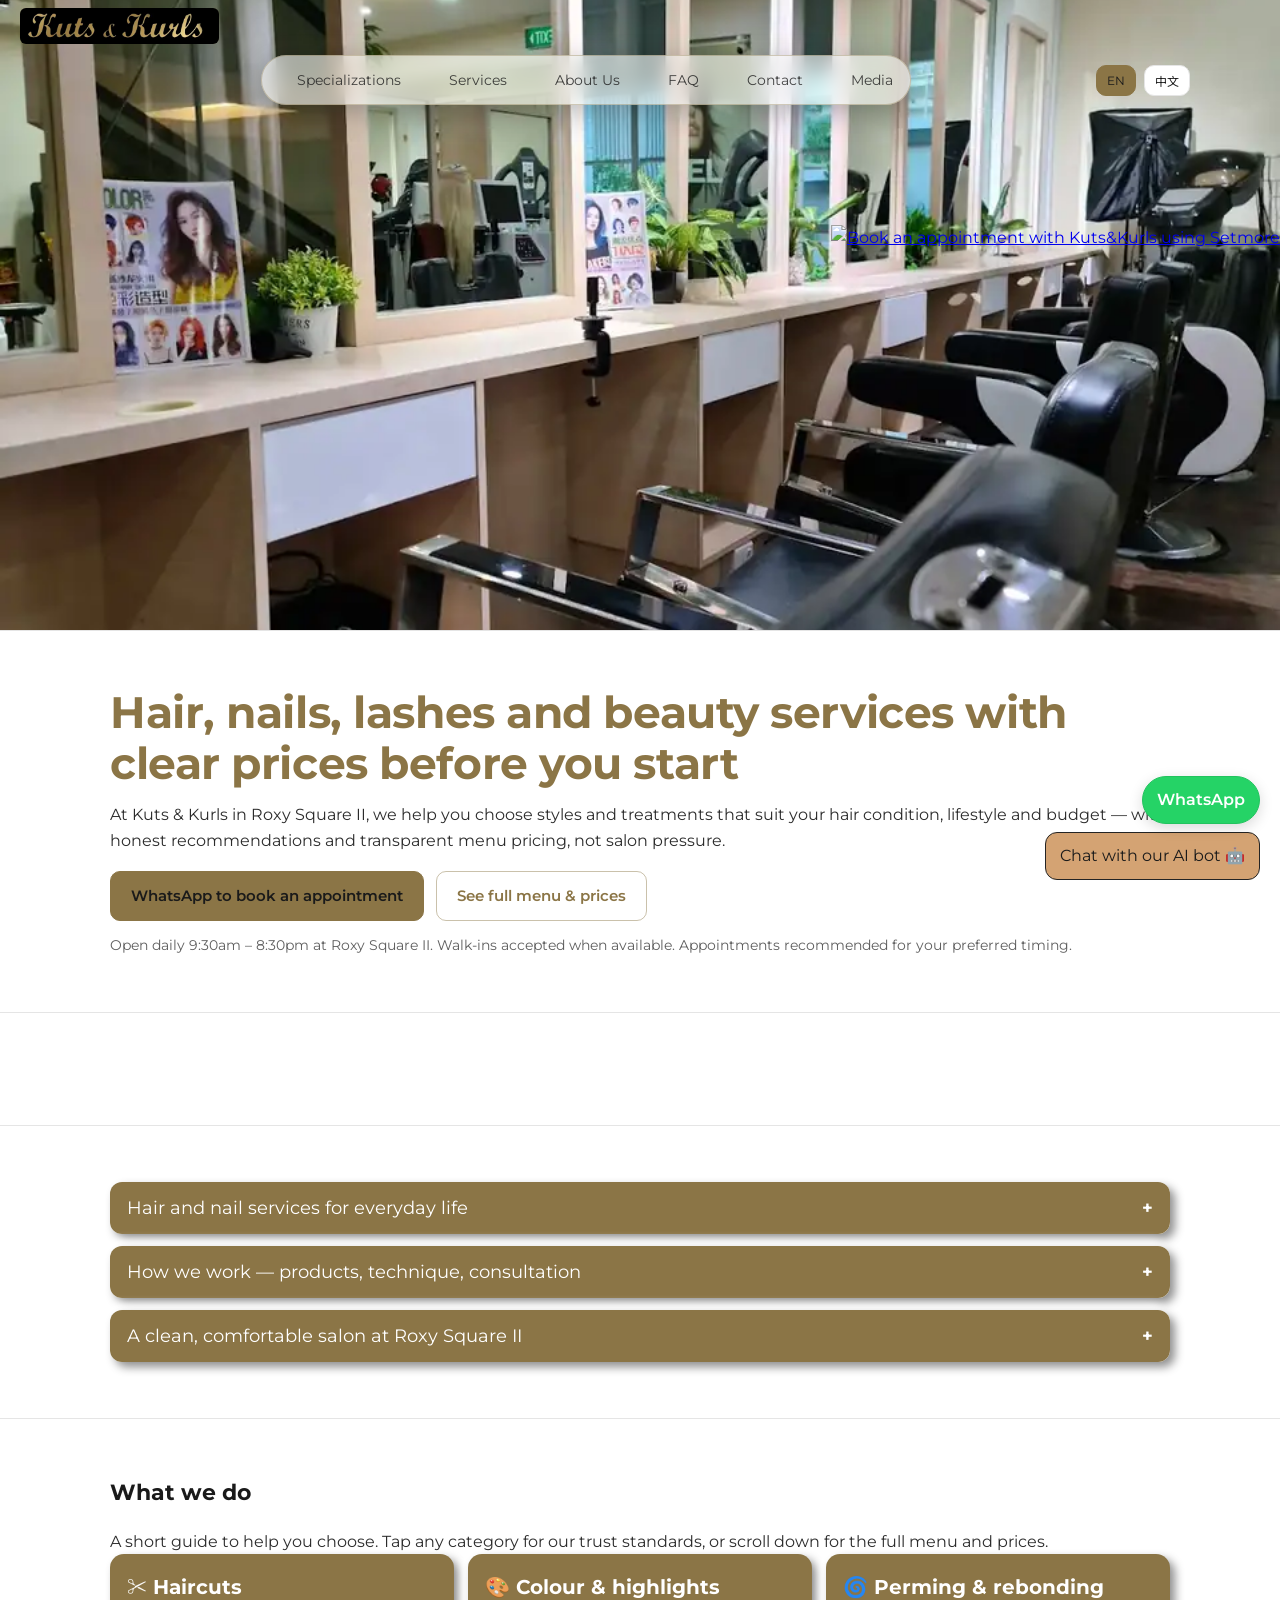
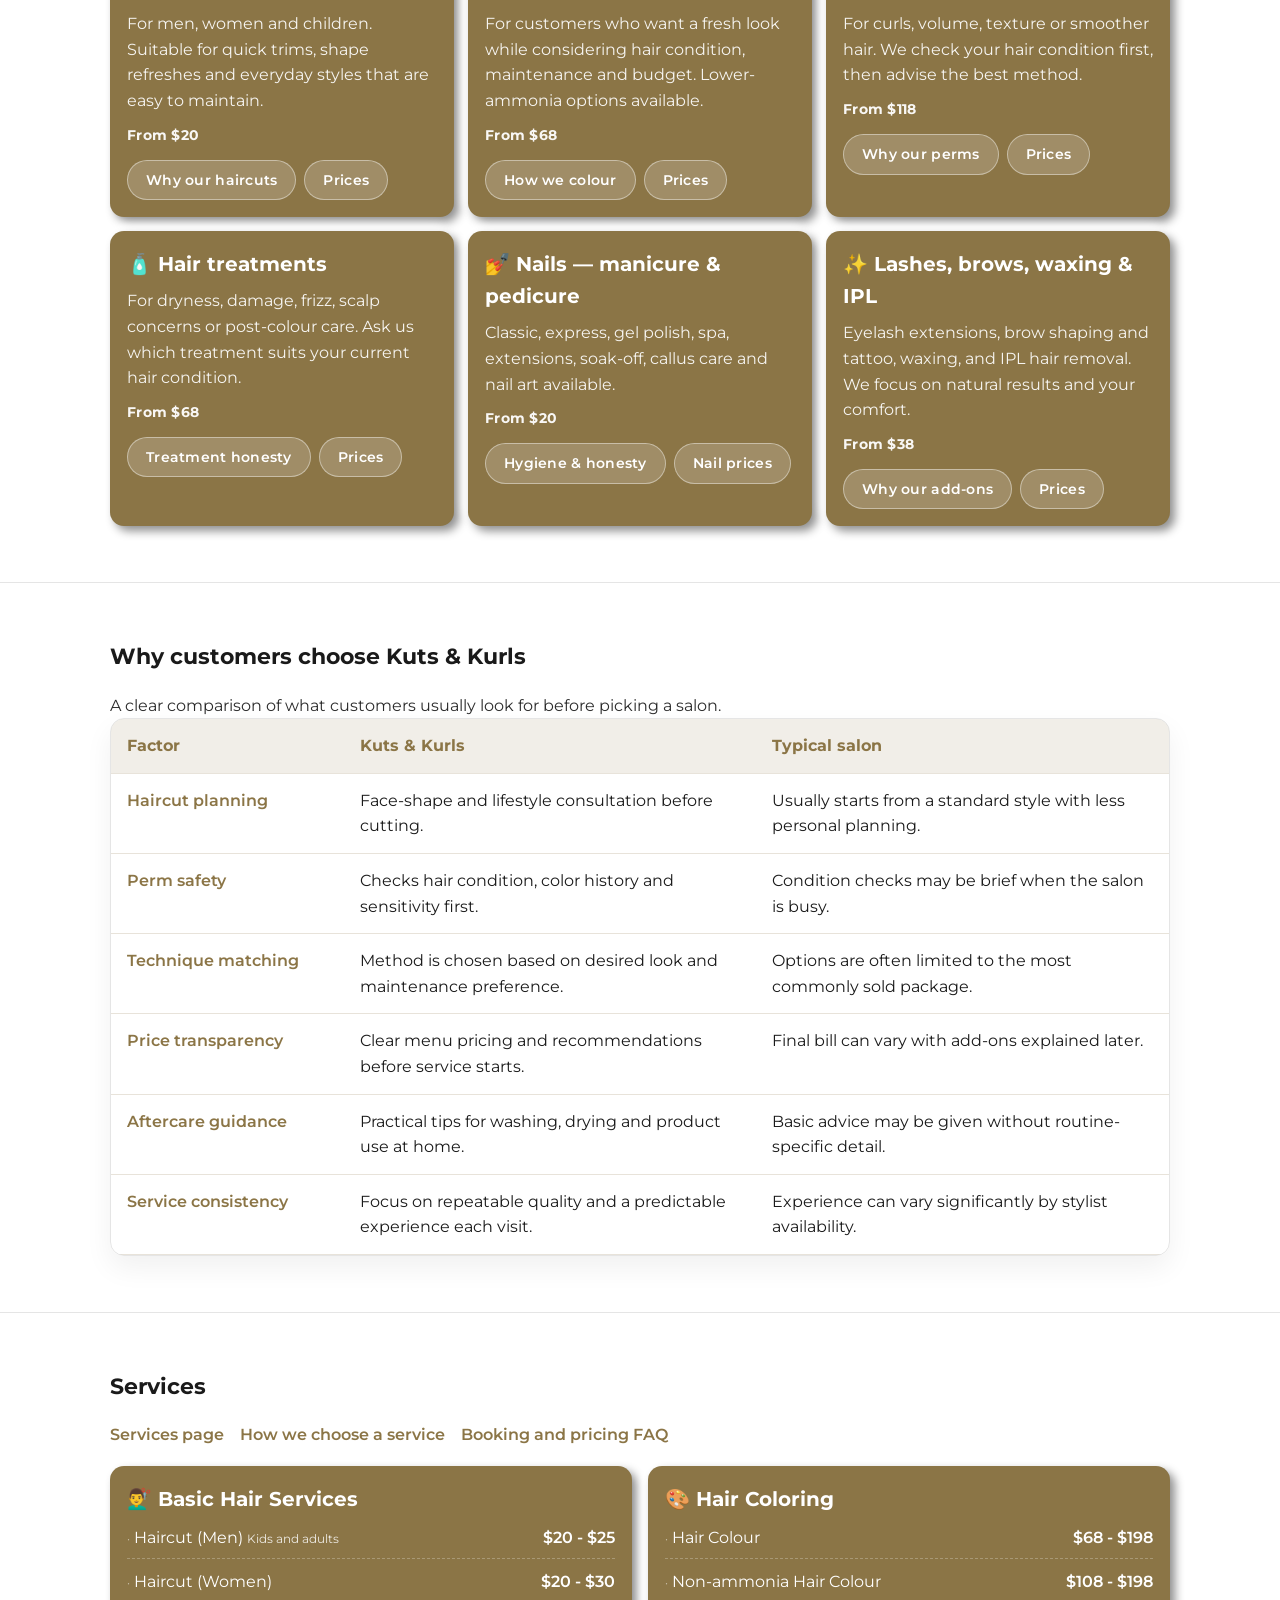
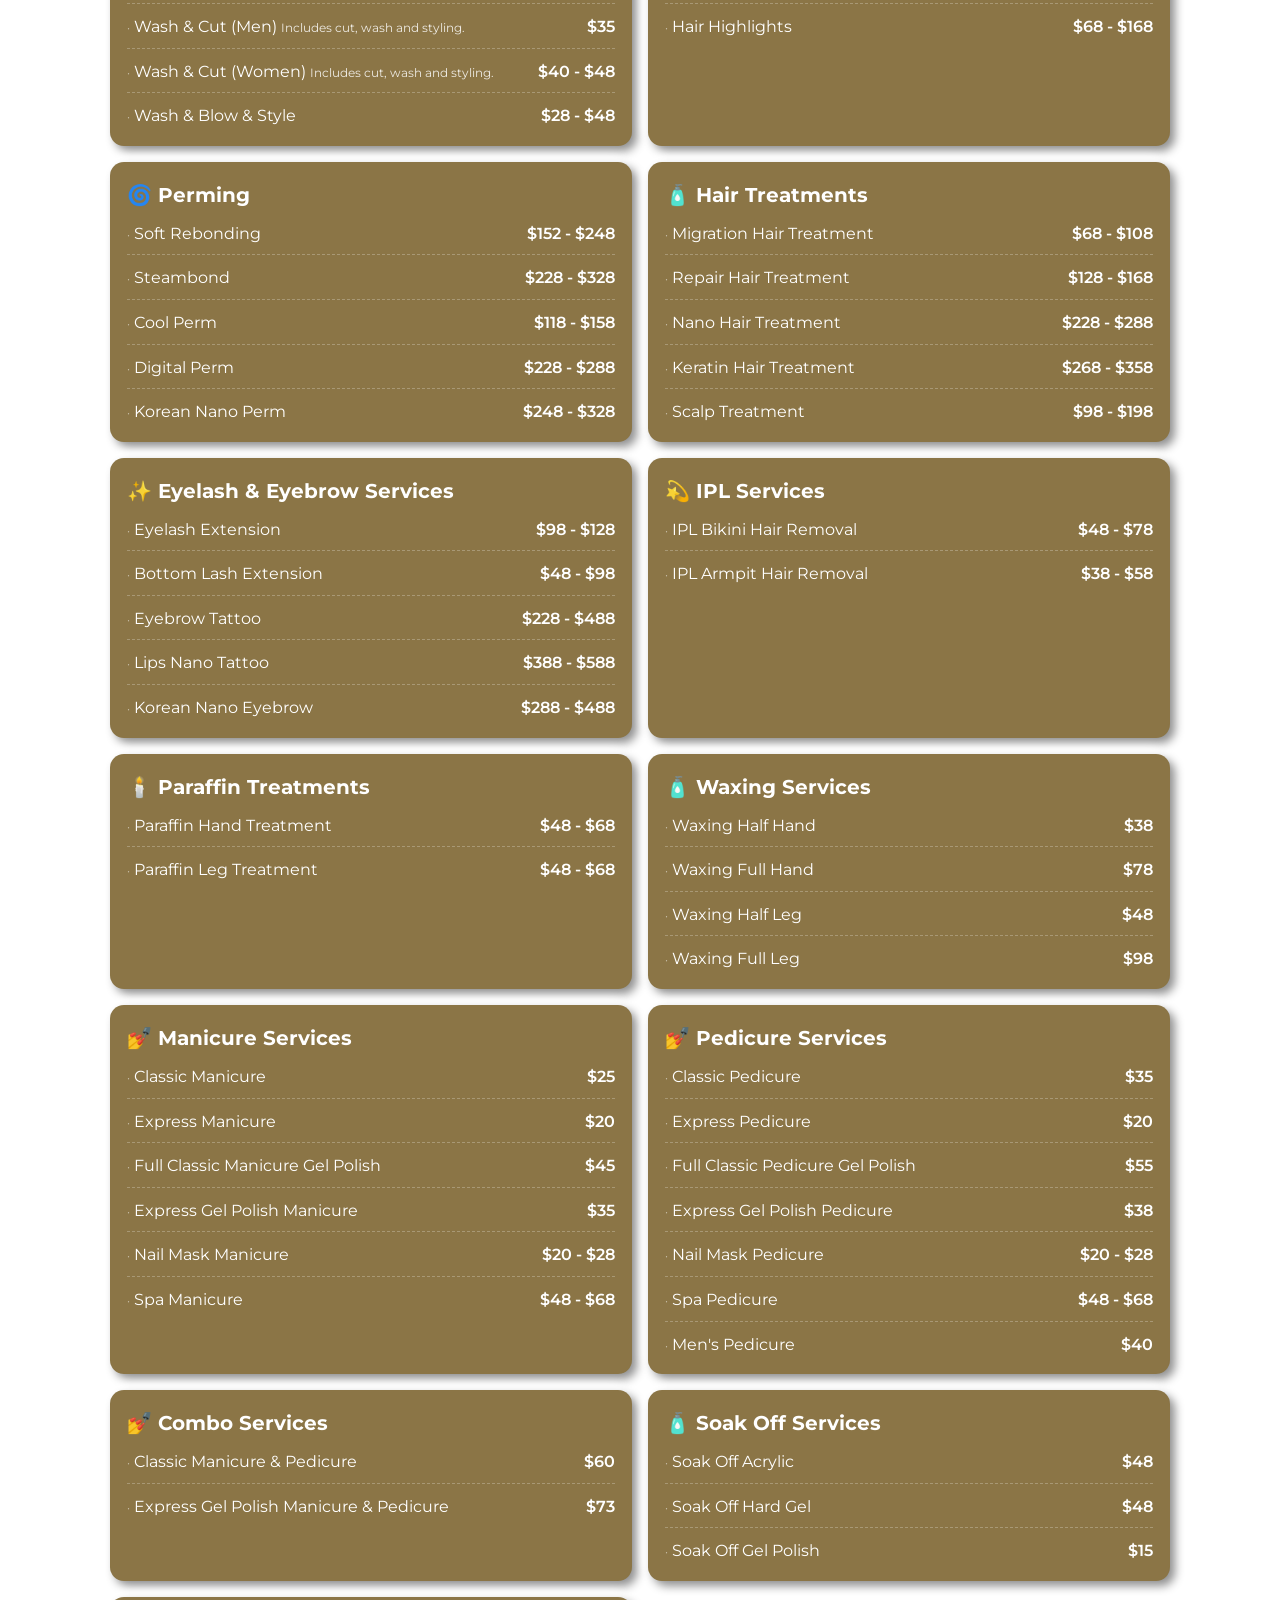
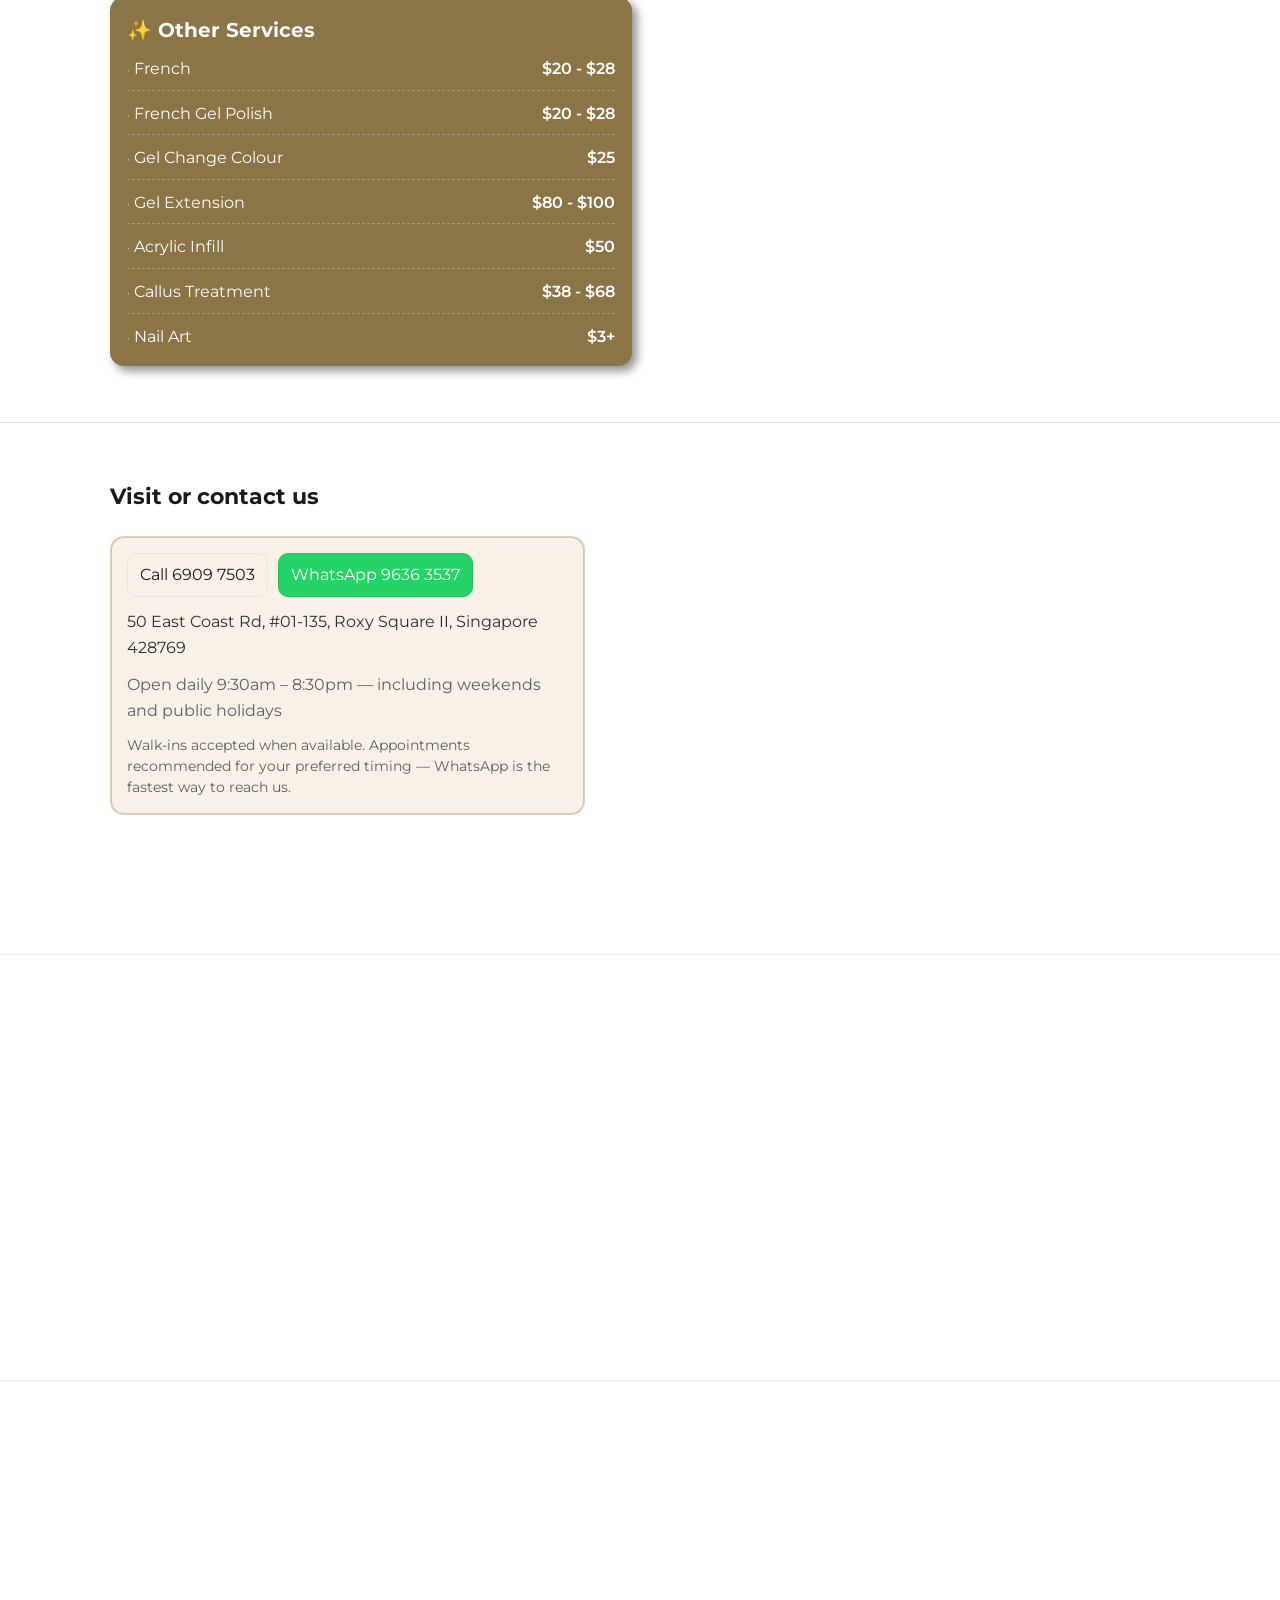
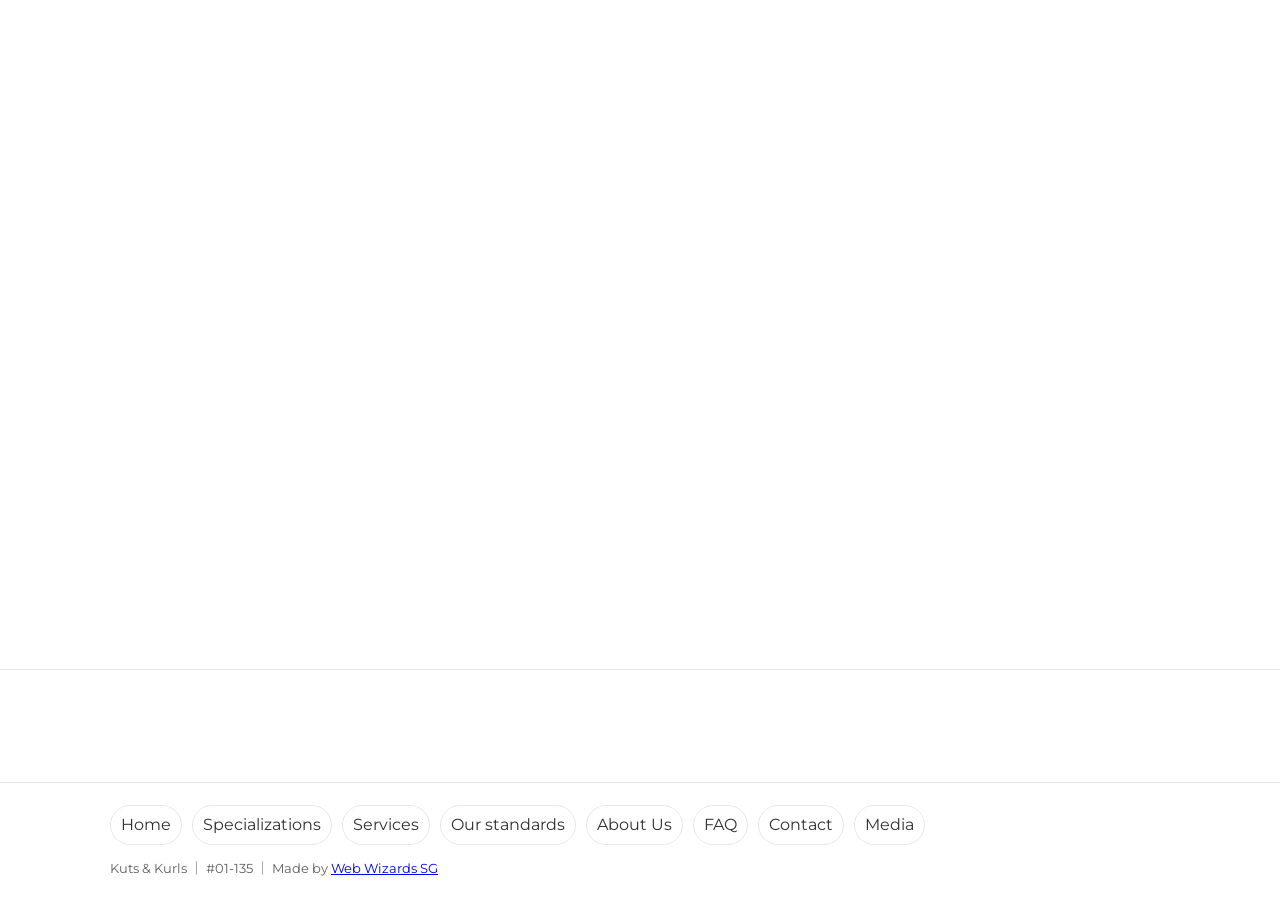
==== commit e720dbb1: "Make technical SEO, answer-engine files, and page speed consistent. Publish llms.txt, robots.txt, an" ====
--- a/index.html
+++ b/index.html
@@ -21,274 +21,47 @@
     <meta name="geo.placename" content="Singapore" />
     <meta name="geo.position" content="1.3039;103.9045" />
     <meta name="ICBM" content="1.3039, 103.9045" />
-    <meta name="robots" content="index,follow" />
+    <meta name="robots" content="index, follow, max-image-preview:large, max-snippet:-1, max-video-preview:-1" />
     <meta name="author" content="Web Wizards" />
     <link rel="manifest" href="/manifest.json" />
-    <link rel="icon" href="/public/favicon.png" type="image/png" sizes="any" />
-    <link
-      rel="icon"
-      href="/public/favicon.png"
-      type="image/png"
-      sizes="32x32"
-    />
-    <link
-      rel="icon"
-      href="/public/favicon.png"
-      type="image/png"
-      sizes="16x16"
-    />
-    <link rel="shortcut icon" href="/public/favicon.png" type="image/png" />
-    <link rel="apple-touch-icon" href="/public/favicon.png" sizes="180x180" />
+    <link rel="icon" href="/public/favicon-32.png" type="image/png" sizes="32x32" />
+    <link rel="apple-touch-icon" href="/public/apple-touch-icon.png" sizes="180x180" />
     <link rel="canonical" href="https://kutskurls.com/" />
+    <link rel="preload" as="image" href="/public/hero-poster.webp" fetchpriority="high" />
+    <link rel="alternate" type="text/plain" href="https://kutskurls.com/llms.txt" title="llms.txt" />
+    <link rel="alternate" type="text/plain" href="https://kutskurls.com/llms-full.txt" title="llms-full.txt" />
+
+    <!-- Open Graph / Facebook -->
+    <meta property="og:type" content="website" />
+    <meta property="og:title" content="Kuts & Kurls — Hair, Nails & Beauty with Clear Pricing | Roxy Square II, Singapore" />
+    <meta property="og:image" content="https://kutskurls.com/public/storepictures/2.webp" />
+    <meta property="og:image:secure_url" content="https://kutskurls.com/public/storepictures/2.webp" />
+    <meta property="og:image:type" content="image/webp" />
+    <meta property="og:image:width" content="1360" />
+    <meta property="og:image:height" content="1020" />
+    <meta property="og:image:alt" content="Interior of Kuts & Kurls at Roxy Square II" />
+    <meta property="og:url" content="https://kutskurls.com/" />
+    <meta property="og:site_name" content="Kuts & Kurls" />
+    <meta property="og:locale" content="en_SG" />
+
+    <!-- Twitter Card -->
+    <meta name="twitter:card" content="summary_large_image" />
+    <meta name="twitter:title" content="Kuts & Kurls — Hair, Nails & Beauty with Clear Pricing | Roxy Square II, Singapore" />
+    <meta name="twitter:image" content="https://kutskurls.com/public/storepictures/2.webp" />
+    <meta name="twitter:image:alt" content="Interior of Kuts & Kurls at Roxy Square II" />
+    <meta name="twitter:domain" content="kutskurls.com" />
+    <meta name="twitter:url" content="https://kutskurls.com/" />
+    
+    
     <link rel="preconnect" href="https://fonts.googleapis.com" />
     <link rel="preconnect" href="https://fonts.gstatic.com" crossorigin />
-    <link
-      href="https://fonts.googleapis.com/css2?family=Montserrat:ital,wght@0,100..900;1,100..900&display=swap"
-      rel="stylesheet"
-    />
-
-    <!-- Open Graph / Facebook -->
-    <meta property="og:type" content="website" />
-    <meta property="og:title" content="Kuts & Kurls" />
-    <meta
-      property="og:description"
-      content="Haircuts, coloring, perms, treatments, manicures, pedicures, lashes, brows, waxing and IPL at Roxy Square, Singapore."
-    />
-    <meta property="og:image" content="/public/favicon.png" />
-    <meta property="og:image:secure_url" content="/public/favicon.png" />
-    <meta property="og:image:type" content="image/png" />
-    <meta property="og:image:width" content="1024" />
-    <meta property="og:image:height" content="1024" />
-    <meta property="og:image:alt" content="Kuts & Kurls salon logo" />
-    <meta property="og:url" content="https://kutskurls.com/" />
-    <meta property="og:site_name" content="Kuts & Kurls" />
-    <meta property="og:locale" content="en_US" />
-    <meta property="og:locale:alternate" content="zh_CN" />
-
-    <!-- Twitter Card -->
-    <meta name="twitter:card" content="summary_large_image" />
-    <meta name="twitter:title" content="Kuts & Kurls" />
-    <meta
-      name="twitter:description"
-      content="Haircuts, coloring, perms, treatments, manicures, pedicures, lashes, brows, waxing and IPL in Singapore."
-    />
-    <meta name="twitter:image" content="/public/favicon.png" />
-    <meta name="twitter:image:src" content="/public/favicon.png" />
-    <meta name="twitter:image:alt" content="Kuts & Kurls salon logo" />
-    <meta name="twitter:domain" content="kutskurls.com" />
-    <meta name="twitter:url" content="https://kutskurls.com/" />
-    <link rel="manifest" href="/manifest.json" />
-    <link rel="preconnect" href="https://fonts.googleapis.com" />
-    <link rel="preconnect" href="https://fonts.gstatic.com" crossorigin />
-    <link
-      href="https://fonts.googleapis.com/css2?family=Noto+Sans+SC:wght@400;600;700&family=Inter:wght@400;600;700&display=swap"
-      rel="stylesheet"
-    />
+    <link href="https://fonts.googleapis.com/css2?family=Montserrat:wght@400;600;700&family=Noto+Sans+SC:wght@400;600;700&display=swap" rel="stylesheet" />
+    <link rel="preload" href="/public/styles.css" as="style" />
     <link rel="stylesheet" href="/public/styles.css" />
-    <!-- Elfsight Google Reviews -->
-    <script src="https://elfsightcdn.com/platform.js" async></script>
-    <script
-      type="module"
-      src="https://unpkg.com/@splinetool/viewer@1.10.80/build/spline-viewer.js"
-    ></script>
-
-    <!-- Google Tag Manager -->
-    <script>
-      (function (w, d, s, l, i) {
-        w[l] = w[l] || [];
-        w[l].push({ "gtm.start": new Date().getTime(), event: "gtm.js" });
-        var f = d.getElementsByTagName(s)[0],
-          j = d.createElement(s),
-          dl = l != "dataLayer" ? "&l=" + l : "";
-        j.async = true;
-        j.src = "https://www.googletagmanager.com/gtm.js?id=" + i + dl;
-        f.parentNode.insertBefore(j, f);
-      })(window, document, "script", "dataLayer", "GTM-5L93NMFZ");
-    </script>
-    <!-- End Google Tag Manager -->
-
-    <!-- Kuts & Kurls JSON-LD -->
-    <script id="jsonld-hairsalon" type="application/ld+json">
-      {
-        "@context": "https://schema.org",
-        "@type": "HairSalon",
-        "@id": "https://kutskurls.com/#salon",
-        "name": "Kuts & Kurls",
-        "url": "https://kutskurls.com/",
-        "telephone": "+6569097503",
-        "image": "https://kutskurls.com/public/storepictures/banner.png",
-        "logo": "https://kutskurls.com/public/favicon.png",
-        "priceRange": "$$",
-        "paymentAccepted": "Cash, PayNow, NETS, Credit Card",
-        "currenciesAccepted": "SGD",
-        "sameAs": ["https://chatgpt.com/g/g-NwIWWtD6r-kurlsbot"],
-        "contactPoint": {
-          "@type": "ContactPoint",
-          "telephone": "+6569097503",
-          "contactType": "customer service",
-          "areaServed": "SG",
-          "availableLanguage": ["English", "Chinese", "Vietnamese"]
-        },
-        "address": {
-          "@type": "PostalAddress",
-          "streetAddress": "50 East Coast Rd, #01-135, Roxy Square II",
-          "addressLocality": "Singapore",
-          "postalCode": "428769",
-          "addressCountry": "SG"
-        },
-        "geo": {
-          "@type": "GeoCoordinates",
-          "latitude": 1.3039,
-          "longitude": 103.9045
-        },
-        "openingHoursSpecification": {
-          "@type": "OpeningHoursSpecification",
-          "dayOfWeek": ["Monday","Tuesday","Wednesday","Thursday","Friday","Saturday","Sunday"],
-          "opens": "09:30",
-          "closes": "20:30"
-        },
-        "hasOfferCatalog": {
-          "@type": "OfferCatalog",
-          "name": "Kuts & Kurls Services",
-          "itemListElement": [
-            {
-              "@type": "OfferCatalog",
-              "name": "Basic Hair Services",
-              "itemListElement": [
-                {"@type":"Offer","itemOffered":{"@type":"Service","name":"Haircut (Men)","description":"Kids and adults"},"priceSpecification":{"@type":"PriceSpecification","minPrice":20,"maxPrice":25,"priceCurrency":"SGD"}},
-                {"@type":"Offer","itemOffered":{"@type":"Service","name":"Haircut (Women)"},"priceSpecification":{"@type":"PriceSpecification","minPrice":20,"maxPrice":30,"priceCurrency":"SGD"}},
-                {"@type":"Offer","itemOffered":{"@type":"Service","name":"Wash & Cut (Men)","description":"Includes cut, wash and styling."},"priceSpecification":{"@type":"PriceSpecification","price":35,"priceCurrency":"SGD"}},
-                {"@type":"Offer","itemOffered":{"@type":"Service","name":"Wash & Cut (Women)","description":"Includes cut, wash and styling."},"priceSpecification":{"@type":"PriceSpecification","minPrice":40,"maxPrice":48,"priceCurrency":"SGD"}},
-                {"@type":"Offer","itemOffered":{"@type":"Service","name":"Wash & Blow & Style"},"priceSpecification":{"@type":"PriceSpecification","minPrice":28,"maxPrice":48,"priceCurrency":"SGD"}}
-              ]
-            },
-            {
-              "@type": "OfferCatalog",
-              "name": "Hair Coloring",
-              "itemListElement": [
-                {"@type":"Offer","itemOffered":{"@type":"Service","name":"Hair Colour"},"priceSpecification":{"@type":"PriceSpecification","minPrice":68,"maxPrice":198,"priceCurrency":"SGD"}},
-                {"@type":"Offer","itemOffered":{"@type":"Service","name":"Non-ammonia Coloring"},"priceSpecification":{"@type":"PriceSpecification","minPrice":108,"maxPrice":198,"priceCurrency":"SGD"}},
-                {"@type":"Offer","itemOffered":{"@type":"Service","name":"Hair Highlight"},"priceSpecification":{"@type":"PriceSpecification","minPrice":68,"maxPrice":168,"priceCurrency":"SGD"}}
-              ]
-            },
-            {
-              "@type": "OfferCatalog",
-              "name": "Perming",
-              "itemListElement": [
-                {"@type":"Offer","itemOffered":{"@type":"Service","name":"Soft Rebonding"},"priceSpecification":{"@type":"PriceSpecification","minPrice":152,"maxPrice":248,"priceCurrency":"SGD"}},
-                {"@type":"Offer","itemOffered":{"@type":"Service","name":"Steambond"},"priceSpecification":{"@type":"PriceSpecification","minPrice":228,"maxPrice":328,"priceCurrency":"SGD"}},
-                {"@type":"Offer","itemOffered":{"@type":"Service","name":"Cool Perm"},"priceSpecification":{"@type":"PriceSpecification","minPrice":118,"maxPrice":158,"priceCurrency":"SGD"}},
-                {"@type":"Offer","itemOffered":{"@type":"Service","name":"Digital Perm"},"priceSpecification":{"@type":"PriceSpecification","minPrice":228,"maxPrice":288,"priceCurrency":"SGD"}},
-                {"@type":"Offer","itemOffered":{"@type":"Service","name":"Korean Nano Perm"},"priceSpecification":{"@type":"PriceSpecification","minPrice":248,"maxPrice":328,"priceCurrency":"SGD"}}
-              ]
-            },
-            {
-              "@type": "OfferCatalog",
-              "name": "Hair Treatments",
-              "itemListElement": [
-                {"@type":"Offer","itemOffered":{"@type":"Service","name":"Migration Hair Treatment"},"priceSpecification":{"@type":"PriceSpecification","minPrice":68,"maxPrice":108,"priceCurrency":"SGD"}},
-                {"@type":"Offer","itemOffered":{"@type":"Service","name":"Repair Hair Treatment"},"priceSpecification":{"@type":"PriceSpecification","minPrice":128,"maxPrice":168,"priceCurrency":"SGD"}},
-                {"@type":"Offer","itemOffered":{"@type":"Service","name":"Nano Hair Treatment"},"priceSpecification":{"@type":"PriceSpecification","minPrice":228,"maxPrice":288,"priceCurrency":"SGD"}},
-                {"@type":"Offer","itemOffered":{"@type":"Service","name":"Keratin Hair Treatment"},"priceSpecification":{"@type":"PriceSpecification","minPrice":268,"maxPrice":358,"priceCurrency":"SGD"}},
-                {"@type":"Offer","itemOffered":{"@type":"Service","name":"Scalp Treatment"},"priceSpecification":{"@type":"PriceSpecification","minPrice":98,"maxPrice":198,"priceCurrency":"SGD"}}
-              ]
-            },
-            {
-              "@type": "OfferCatalog",
-              "name": "Eyelash & Eyebrow Services",
-              "itemListElement": [
-                {"@type":"Offer","itemOffered":{"@type":"Service","name":"Eyelash Extension"},"priceSpecification":{"@type":"PriceSpecification","minPrice":98,"maxPrice":128,"priceCurrency":"SGD"}},
-                {"@type":"Offer","itemOffered":{"@type":"Service","name":"Eyebrow Tattoo"},"priceSpecification":{"@type":"PriceSpecification","minPrice":228,"maxPrice":488,"priceCurrency":"SGD"}},
-                {"@type":"Offer","itemOffered":{"@type":"Service","name":"Lips Nano Tattoo"},"priceSpecification":{"@type":"PriceSpecification","minPrice":388,"maxPrice":588,"priceCurrency":"SGD"}},
-                {"@type":"Offer","itemOffered":{"@type":"Service","name":"Korean Eyebrow Nano"},"priceSpecification":{"@type":"PriceSpecification","minPrice":288,"maxPrice":488,"priceCurrency":"SGD"}}
-              ]
-            },
-            {
-              "@type": "OfferCatalog",
-              "name": "IPL Services",
-              "itemListElement": [
-                {"@type":"Offer","itemOffered":{"@type":"Service","name":"IPL Bikini Hair Removal"},"priceSpecification":{"@type":"PriceSpecification","minPrice":48,"maxPrice":78,"priceCurrency":"SGD"}},
-                {"@type":"Offer","itemOffered":{"@type":"Service","name":"IPL Armpit Hair Removal"},"priceSpecification":{"@type":"PriceSpecification","minPrice":38,"maxPrice":58,"priceCurrency":"SGD"}}
-              ]
-            },
-            {
-              "@type": "OfferCatalog",
-              "name": "Paraffin Treatments",
-              "itemListElement": [
-                {"@type":"Offer","itemOffered":{"@type":"Service","name":"Paraffin Hand"},"priceSpecification":{"@type":"PriceSpecification","minPrice":48,"maxPrice":68,"priceCurrency":"SGD"}},
-                {"@type":"Offer","itemOffered":{"@type":"Service","name":"Paraffin Leg"},"priceSpecification":{"@type":"PriceSpecification","minPrice":48,"maxPrice":68,"priceCurrency":"SGD"}}
-              ]
-            },
-            {
-              "@type": "OfferCatalog",
-              "name": "Waxing Services",
-              "itemListElement": [
-                {"@type":"Offer","itemOffered":{"@type":"Service","name":"Waxing Half Hand"},"priceSpecification":{"@type":"PriceSpecification","price":38,"priceCurrency":"SGD"}},
-                {"@type":"Offer","itemOffered":{"@type":"Service","name":"Waxing Full Hand"},"priceSpecification":{"@type":"PriceSpecification","price":78,"priceCurrency":"SGD"}},
-                {"@type":"Offer","itemOffered":{"@type":"Service","name":"Waxing Half Leg"},"priceSpecification":{"@type":"PriceSpecification","price":48,"priceCurrency":"SGD"}},
-                {"@type":"Offer","itemOffered":{"@type":"Service","name":"Waxing Full Leg"},"priceSpecification":{"@type":"PriceSpecification","price":98,"priceCurrency":"SGD"}}
-              ]
-            },
-            {
-              "@type": "OfferCatalog",
-              "name": "Manicure Services",
-              "itemListElement": [
-                {"@type":"Offer","itemOffered":{"@type":"Service","name":"Classic Manicure"},"priceSpecification":{"@type":"PriceSpecification","price":25,"priceCurrency":"SGD"}},
-                {"@type":"Offer","itemOffered":{"@type":"Service","name":"Express Manicure"},"priceSpecification":{"@type":"PriceSpecification","price":20,"priceCurrency":"SGD"}},
-                {"@type":"Offer","itemOffered":{"@type":"Service","name":"Full Classic Manicure Gel Polish"},"priceSpecification":{"@type":"PriceSpecification","price":45,"priceCurrency":"SGD"}},
-                {"@type":"Offer","itemOffered":{"@type":"Service","name":"Express Gel Polish Manicure"},"priceSpecification":{"@type":"PriceSpecification","price":35,"priceCurrency":"SGD"}},
-                {"@type":"Offer","itemOffered":{"@type":"Service","name":"Nail Mask Manicure"},"priceSpecification":{"@type":"PriceSpecification","minPrice":20,"maxPrice":28,"priceCurrency":"SGD"}},
-                {"@type":"Offer","itemOffered":{"@type":"Service","name":"Spa Manicure"},"priceSpecification":{"@type":"PriceSpecification","minPrice":48,"maxPrice":68,"priceCurrency":"SGD"}}
-              ]
-            },
-            {
-              "@type": "OfferCatalog",
-              "name": "Pedicure Services",
-              "itemListElement": [
-                {"@type":"Offer","itemOffered":{"@type":"Service","name":"Classic Pedicure"},"priceSpecification":{"@type":"PriceSpecification","price":35,"priceCurrency":"SGD"}},
-                {"@type":"Offer","itemOffered":{"@type":"Service","name":"Express Pedicure"},"priceSpecification":{"@type":"PriceSpecification","price":20,"priceCurrency":"SGD"}},
-                {"@type":"Offer","itemOffered":{"@type":"Service","name":"Full Classic Pedicure Gel Polish"},"priceSpecification":{"@type":"PriceSpecification","price":55,"priceCurrency":"SGD"}},
-                {"@type":"Offer","itemOffered":{"@type":"Service","name":"Express Gel Polish Pedicure"},"priceSpecification":{"@type":"PriceSpecification","price":38,"priceCurrency":"SGD"}},
-                {"@type":"Offer","itemOffered":{"@type":"Service","name":"Nail Mask Pedicure"},"priceSpecification":{"@type":"PriceSpecification","minPrice":20,"maxPrice":28,"priceCurrency":"SGD"}},
-                {"@type":"Offer","itemOffered":{"@type":"Service","name":"Spa Pedicure"},"priceSpecification":{"@type":"PriceSpecification","minPrice":48,"maxPrice":68,"priceCurrency":"SGD"}}
-              ]
-            },
-            {
-              "@type": "OfferCatalog",
-              "name": "Combo Services",
-              "itemListElement": [
-                {"@type":"Offer","itemOffered":{"@type":"Service","name":"Classic Pedicure & Manicure"},"priceSpecification":{"@type":"PriceSpecification","price":60,"priceCurrency":"SGD"}},
-                {"@type":"Offer","itemOffered":{"@type":"Service","name":"Express Gel Polish Manicure & Pedicure"},"priceSpecification":{"@type":"PriceSpecification","price":73,"priceCurrency":"SGD"}}
-              ]
-            },
-            {
-              "@type": "OfferCatalog",
-              "name": "Soak Off Services",
-              "itemListElement": [
-                {"@type":"Offer","itemOffered":{"@type":"Service","name":"Soak Off Acrylic"},"priceSpecification":{"@type":"PriceSpecification","price":48,"priceCurrency":"SGD"}},
-                {"@type":"Offer","itemOffered":{"@type":"Service","name":"Soak Off Hard Gel"},"priceSpecification":{"@type":"PriceSpecification","price":48,"priceCurrency":"SGD"}},
-                {"@type":"Offer","itemOffered":{"@type":"Service","name":"Soak Off Gel Polish"},"priceSpecification":{"@type":"PriceSpecification","price":15,"priceCurrency":"SGD"}}
-              ]
-            },
-            {
-              "@type": "OfferCatalog",
-              "name": "Other Nail Services",
-              "itemListElement": [
-                {"@type":"Offer","itemOffered":{"@type":"Service","name":"French"},"priceSpecification":{"@type":"PriceSpecification","minPrice":20,"maxPrice":28,"priceCurrency":"SGD"}},
-                {"@type":"Offer","itemOffered":{"@type":"Service","name":"Gel Change Colour"},"priceSpecification":{"@type":"PriceSpecification","price":25,"priceCurrency":"SGD"}},
-                {"@type":"Offer","itemOffered":{"@type":"Service","name":"Gel Extension"},"priceSpecification":{"@type":"PriceSpecification","minPrice":80,"maxPrice":100,"priceCurrency":"SGD"}},
-                {"@type":"Offer","itemOffered":{"@type":"Service","name":"Acrylic Infill"},"priceSpecification":{"@type":"PriceSpecification","price":50,"priceCurrency":"SGD"}},
-                {"@type":"Offer","itemOffered":{"@type":"Service","name":"Callus Treatment"},"priceSpecification":{"@type":"PriceSpecification","minPrice":38,"maxPrice":68,"priceCurrency":"SGD"}},
-                {"@type":"Offer","itemOffered":{"@type":"Service","name":"French Gel Polish"},"priceSpecification":{"@type":"PriceSpecification","minPrice":20,"maxPrice":28,"priceCurrency":"SGD"}},
-                {"@type":"Offer","itemOffered":{"@type":"Service","name":"Nail Art"},"priceSpecification":{"@type":"PriceSpecification","minPrice":3,"priceCurrency":"SGD"}}
-              ]
-            }
-          ]
-        }
-      }
-    </script>
+      <meta property="og:description" content="Hair, nails, lashes, brows, waxing and IPL at Roxy Square II. Clear menu pricing, careful consultations, and honest recommendations before any service starts." />
+      <meta name="twitter:description" content="Hair, nails, lashes, brows, waxing and IPL at Roxy Square II. Clear menu pricing, careful consultations, and honest recommendations before any service starts." />
   </head>
-  <body>
+  <body data-analytics="1">
     <!-- Google Tag Manager (noscript) -->
     <noscript
       ><iframe
@@ -302,15 +75,15 @@
     <header class="site-header">
       <div class="container header-inner">
         <a class="branding" href="/" aria-label="Kuts & Kurls home">
-          <img src="/public/storepictures/banner.png" alt="Kuts & Kurls logo" />
+          <img decoding="async" width="640" height="116" src="/public/storepictures/banner-nav.webp" alt="Kuts & Kurls logo" />
         </a>
         <nav class="nav" aria-label="Primary">
-          <a id="nav-specializations" href="#specializations" data-en="Specializations" data-zh="特色">Specializations</a>
+          <a id="nav-specializations" href="/#specializations" data-en="Specializations" data-zh="特色">Specializations</a>
           <a id="nav-services" href="/services" data-en="Services" data-zh="服务项目">Services</a>
           <a href="/about" data-en="About Us" data-zh="关于我们">About Us</a>
           <a href="/faq" data-en="FAQ" data-zh="常见问题">FAQ</a>
-          <a id="nav-contact" href="#contact" data-en="Contact" data-zh="联系">Contact</a>
-          <a id="nav-media" href="#media" data-en="Media" data-zh="媒体">Media</a>
+          <a id="nav-contact" href="/#contact" data-en="Contact" data-zh="联系">Contact</a>
+          <a id="nav-media" href="/#media" data-en="Media" data-zh="媒体">Media</a>
         </nav>
         <button
           id="nav-toggle"
@@ -334,18 +107,16 @@
       <div id="container">
         <video
           class="spline-bg-video"
-          autoplay
+          muted
           loop
-          muted
           playsinline
-          preload="metadata"
-        >
-          <source src="/public/background.mp4" type="video/mp4" />
-        </video>
-        <script type="module" src="https://unpkg.com/@splinetool/viewer@1.10.82/build/spline-viewer.js"></script>
-        <spline-viewer hint loading-anim-type="spinner-big-dark" url="https://prod.spline.design/4UOHnuBXVUXfbAdP/scene.splinecode"></spline-viewer>
+          preload="none"
+          poster="/public/hero-poster.webp"
+          width="960"
+          height="720"
+          aria-hidden="true"
+        ></video>
       </div>
-      </section>
     
 
       <section id="intro" class="section reveal">
@@ -491,6 +262,7 @@
               <p class="card-price" data-en="From $20" data-zh="$20 起">From $20</p>
               <div class="card-trust-wrap">
                 <a class="trust-pill" href="/service-categories#why-haircut" data-en="Why our haircuts" data-zh="为什么选我们的剪发">Why our haircuts</a>
+                <a class="trust-pill" href="/services#haircuts" data-en="Prices" data-zh="价格">Prices</a>
               </div>
             </div>
             <div class="card">
@@ -501,6 +273,7 @@
               <p class="card-price" data-en="From $68" data-zh="$68 起">From $68</p>
               <div class="card-trust-wrap">
                 <a class="trust-pill" href="/service-categories#hair-nail-services" data-en="How we colour" data-zh="我们的染发方式">How we colour</a>
+                <a class="trust-pill" href="/services#colour" data-en="Prices" data-zh="价格">Prices</a>
               </div>
             </div>
             <div class="card">
@@ -511,6 +284,7 @@
               <p class="card-price" data-en="From $118" data-zh="$118 起">From $118</p>
               <div class="card-trust-wrap">
                 <a class="trust-pill" href="/service-categories#why-perming" data-en="Why our perms" data-zh="为什么选我们的烫发">Why our perms</a>
+                <a class="trust-pill" href="/services#perming" data-en="Prices" data-zh="价格">Prices</a>
               </div>
             </div>
             <div class="card">
@@ -521,6 +295,7 @@
               <p class="card-price" data-en="From $68" data-zh="$68 起">From $68</p>
               <div class="card-trust-wrap">
                 <a class="trust-pill" href="/service-categories#hair-nail-services" data-en="Treatment honesty" data-zh="护理建议的诚意">Treatment honesty</a>
+                <a class="trust-pill" href="/services#treatments" data-en="Prices" data-zh="价格">Prices</a>
               </div>
             </div>
             <div class="card">
@@ -531,6 +306,7 @@
               <p class="card-price" data-en="From $20" data-zh="$20 起">From $20</p>
               <div class="card-trust-wrap">
                 <a class="trust-pill" href="/service-categories#hair-nail-services" data-en="Hygiene & honesty" data-zh="卫生与诚信">Hygiene & honesty</a>
+                <a class="trust-pill" href="/services#manicure" data-en="Nail prices" data-zh="美甲价格">Nail prices</a>
               </div>
             </div>
             <div class="card">
@@ -541,6 +317,7 @@
               <p class="card-price" data-en="From $38" data-zh="$38 起">From $38</p>
               <div class="card-trust-wrap">
                 <a class="trust-pill" href="/service-categories#beauty-addons" data-en="Why our add-ons" data-zh="美妆加项的把关">Why our add-ons</a>
+                <a class="trust-pill" href="/services#lashes" data-en="Prices" data-zh="价格">Prices</a>
               </div>
             </div>
           </div>
@@ -600,9 +377,14 @@
       <section id="services" class="section reveal">
         <div class="container">
           <h2 id="h2-services" data-en="Services" data-zh="服务项目">Services</h2>
+          <p class="section-links">
+            <a href="/services" data-en="Services page" data-zh="服务页面">Services page</a>
+            <a href="/service-categories" data-en="How we choose a service" data-zh="我们如何选择服务">How we choose a service</a>
+            <a href="/faq" data-en="Booking and pricing FAQ" data-zh="预约与价格问答">Booking and pricing FAQ</a>
+          </p>
           <div id="services-content" class="service-groups">
             <!-- Basic Hair Services -->
-            <section class="service-group">
+            <section id="haircuts" class="service-group">
               <h3 class="service-title"><span class="icon">💇‍♂️</span> <span data-en="Basic Hair Services" data-zh="基础美发服务">Basic Hair Services</span></h3>
               <div class="service-list">
                 <div class="service-item">
@@ -629,7 +411,7 @@
             </section>
 
             <!-- Hair Coloring -->
-            <section class="service-group">
+            <section id="colour" class="service-group">
               <h3 class="service-title"><span class="icon">🎨</span> <span data-en="Hair Coloring" data-zh="染发">Hair Coloring</span></h3>
               <div class="service-list">
                 <div class="service-item">
@@ -648,7 +430,7 @@
             </section>
 
             <!-- Perming -->
-            <section class="service-group">
+            <section id="perming" class="service-group">
               <h3 class="service-title"><span class="icon">🌀</span> <span data-en="Perming" data-zh="烫发">Perming</span></h3>
               <div class="service-list">
                 <div class="service-item">
@@ -675,7 +457,7 @@
             </section>
 
             <!-- Hair Treatments -->
-            <section class="service-group">
+            <section id="treatments" class="service-group">
               <h3 class="service-title"><span class="icon">🧴</span> <span data-en="Hair Treatments" data-zh="头发护理">Hair Treatments</span></h3>
               <div class="service-list">
                 <div class="service-item">
@@ -702,7 +484,7 @@
             </section>
 
             <!-- Eyelash & Eyebrow Services -->
-            <section class="service-group">
+            <section id="lashes" class="service-group">
               <h3 class="service-title"><span class="icon">✨</span> <span data-en="Eyelash & Eyebrow Services" data-zh="美睫与美眉">Eyelash & Eyebrow Services</span></h3>
               <div class="service-list">
                 <div class="service-item">
@@ -729,7 +511,7 @@
             </section>
 
             <!-- IPL Services -->
-            <section class="service-group">
+            <section id="ipl" class="service-group">
               <h3 class="service-title"><span class="icon">💫</span> <span data-en="IPL Services" data-zh="IPL 光子">IPL Services</span></h3>
               <div class="service-list">
                 <div class="service-item">
@@ -744,7 +526,7 @@
             </section>
 
             <!-- Paraffin Treatments -->
-            <section class="service-group">
+            <section id="paraffin" class="service-group">
               <h3 class="service-title"><span class="icon">🕯️</span> <span data-en="Paraffin Treatments" data-zh="石蜡护理">Paraffin Treatments</span></h3>
               <div class="service-list">
                 <div class="service-item">
@@ -759,7 +541,7 @@
             </section>
 
             <!-- Waxing Services -->
-            <section class="service-group">
+            <section id="waxing" class="service-group">
               <h3 class="service-title"><span class="icon">🧴</span> <span data-en="Waxing Services" data-zh="蜜蜡脱毛">Waxing Services</span></h3>
               <div class="service-list">
                 <div class="service-item">
@@ -782,7 +564,7 @@
             </section>
 
             <!-- Manicure Services -->
-            <section class="service-group">
+            <section id="manicure" class="service-group">
               <h3 class="service-title"><span class="icon">💅</span> <span data-en="Manicure Services" data-zh="手部美甲">Manicure Services</span></h3>
               <div class="service-list">
                 <div class="service-item">
@@ -813,7 +595,7 @@
             </section>
 
             <!-- Pedicure Services -->
-            <section class="service-group">
+            <section id="pedicure" class="service-group">
               <h3 class="service-title"><span class="icon">💅</span> <span data-en="Pedicure Services" data-zh="足部美甲">Pedicure Services</span></h3>
               <div class="service-list">
                 <div class="service-item">
@@ -848,7 +630,7 @@
             </section>
 
             <!-- Combo Services -->
-            <section class="service-group">
+            <section id="combos" class="service-group">
               <h3 class="service-title"><span class="icon">💅</span> <span data-en="Combo Services" data-zh="组合服务">Combo Services</span></h3>
               <div class="service-list">
                 <div class="service-item">
@@ -863,7 +645,7 @@
             </section>
 
             <!-- Soak Off Services -->
-            <section class="service-group">
+            <section id="soak-off" class="service-group">
               <h3 class="service-title"><span class="icon">🧴</span> <span data-en="Soak Off Services" data-zh="卸甲服务">Soak Off Services</span></h3>
               <div class="service-list">
                 <div class="service-item">
@@ -882,7 +664,7 @@
             </section>
 
             <!-- Other Services -->
-            <section class="service-group">
+            <section id="other" class="service-group">
               <h3 class="service-title"><span class="icon">✨</span> <span data-en="Other Services" data-zh="其他服务">Other Services</span></h3>
               <div class="service-list">
                 <div class="service-item">
@@ -935,6 +717,7 @@
           </div>
           <div class="map-embed">
             <iframe
+              title="Map showing Kuts & Kurls at Roxy Square II, Singapore"
               src="https://www.google.com/maps?q=50%20East%20Coast%20Rd%2C%20%2301-135%2C%20Roxy%20Sq%20II%2C%20Singapore%20428769&output=embed"
               width="600"
               height="450"
@@ -952,13 +735,13 @@
           <h2 id="h2-media" data-en="Media" data-zh="媒体">Media</h2>
           <div id="media-grid" class="media-grid">
             <div class="media-item">
-              <img src="/public/storepictures/1.jpeg" alt="store front" loading="lazy" />
+              <img decoding="async" width="213" height="160" src="/public/storepictures/1.jpeg" alt="store front" loading="lazy" />
             </div>
             <div class="media-item">
-              <img src="/public/storepictures/2.webp" alt="store interior" loading="lazy" />
+              <img decoding="async" width="1360" height="1020" src="/public/storepictures/2.webp" alt="store interior" loading="lazy" />
             </div>
             <div class="media-item">
-              <img src="/public/storepictures/3.webp" alt="products" loading="lazy" />
+              <img decoding="async" width="1360" height="1020" src="/public/storepictures/3.webp" alt="products" loading="lazy" />
             </div>
           </div>
         </div>
@@ -969,17 +752,17 @@
           <h2>Gallery</h2>
           <p class="gallery-subtitle">Tap / click to expand</p>
           <div id="gallery-grid" class="gallery-grid">
-            <div class="gallery-item"><img src="/public/images/1.jpeg" alt="Gallery image 1" loading="lazy" /></div>
-            <div class="gallery-item"><img src="/public/images/2.jpeg" alt="Gallery image 2" loading="lazy" /></div>
-            <div class="gallery-item"><img src="/public/images/4.jpeg" alt="Gallery image 4" loading="lazy" /></div>
-            <div class="gallery-item"><img src="/public/images/5.jpeg" alt="Gallery image 5" loading="lazy" /></div>
-            <div class="gallery-item"><img src="/public/images/6.jpeg" alt="Gallery image 6" loading="lazy" /></div>
-            <div class="gallery-item"><img src="/public/images/7.jpeg" alt="Gallery image 7" loading="lazy" /></div>
-            <div class="gallery-item"><img src="/public/images/8.jpeg" alt="Gallery image 8" loading="lazy" /></div>
-            <div class="gallery-item"><img src="/public/images/9.jpeg" alt="Gallery image 9" loading="lazy" /></div>
-            <div class="gallery-item"><img src="/public/images/10.jpeg" alt="Gallery image 10" loading="lazy" /></div>
-            <div class="gallery-item"><img src="/public/images/11.jpeg" alt="Gallery image 11" loading="lazy" /></div>
-            <div class="gallery-item"><img src="/public/images/12.jpeg" alt="Gallery image 12" loading="lazy" /></div>
+            <div class="gallery-item"><img decoding="async" width="736" height="735" src="/public/images/1.jpeg" alt="Gallery image 1" loading="lazy" /></div>
+            <div class="gallery-item"><img decoding="async" width="680" height="800" src="/public/images/2.jpeg" alt="Gallery image 2" loading="lazy" /></div>
+            <div class="gallery-item"><img decoding="async" width="1320" height="906" src="/public/images/4.jpeg" alt="Gallery image 4" loading="lazy" /></div>
+            <div class="gallery-item"><img decoding="async" width="797" height="803" src="/public/images/5.jpeg" alt="Gallery image 5" loading="lazy" /></div>
+            <div class="gallery-item"><img decoding="async" width="1080" height="1080" src="/public/images/6.jpeg" alt="Gallery image 6" loading="lazy" /></div>
+            <div class="gallery-item"><img decoding="async" width="1320" height="1170" src="/public/images/7.jpeg" alt="Gallery image 7" loading="lazy" /></div>
+            <div class="gallery-item"><img decoding="async" width="736" height="981" src="/public/images/8.jpeg" alt="Gallery image 8" loading="lazy" /></div>
+            <div class="gallery-item"><img decoding="async" width="1210" height="1600" src="/public/images/9.jpeg" alt="Gallery image 9" loading="lazy" /></div>
+            <div class="gallery-item"><img decoding="async" width="1320" height="1440" src="/public/images/10.jpeg" alt="Gallery image 10" loading="lazy" /></div>
+            <div class="gallery-item"><img decoding="async" width="1320" height="1242" src="/public/images/11.jpeg" alt="Gallery image 11" loading="lazy" /></div>
+            <div class="gallery-item"><img decoding="async" width="1170" height="1600" src="/public/images/12.jpeg" alt="Gallery image 12" loading="lazy" /></div>
           </div>
         </div>
       </section>
@@ -995,12 +778,14 @@
     <footer class="site-footer">
       <div class="container">
         <nav class="footer-nav" aria-label="Footer">
-          <a id="fnav-specializations" href="#specializations" data-en="Specializations" data-zh="特色">Specializations</a>
-          <a id="fnav-services" href="/services" data-en="Services" data-zh="服务项目">Services</a>
+          <a href="/" data-en="Home" data-zh="首页">Home</a>
+          <a href="/#specializations" data-en="Specializations" data-zh="特色">Specializations</a>
+          <a href="/services" data-en="Services" data-zh="服务项目">Services</a>
+          <a href="/service-categories" data-en="Our standards" data-zh="服务标准">Our standards</a>
           <a href="/about" data-en="About Us" data-zh="关于我们">About Us</a>
           <a href="/faq" data-en="FAQ" data-zh="常见问题">FAQ</a>
-          <a id="fnav-contact" href="#contact" data-en="Contact" data-zh="联系">Contact</a>
-          <a id="fnav-media" href="#media" data-en="Media" data-zh="媒体">Media</a>
+          <a href="/#contact" data-en="Contact" data-zh="联系">Contact</a>
+          <a href="/#media" data-en="Media" data-zh="媒体">Media</a>
         </nav>
         <small>
           <span id="footer-name">Kuts & Kurls</span>
@@ -1021,31 +806,18 @@
         <button id="mobile-close" class="mobile-close" aria-label="Close">
           ×
         </button>
-        <nav class="mobile-nav" aria-label="Mobile Primary">
+        <nav class="mobile-nav" aria-label="Mobile">
           <a href="/" data-en="Home" data-zh="首页">Home</a>
+          <a href="/#specializations" data-en="Specializations" data-zh="特色">Specializations</a>
+          <a href="/services" data-en="Services" data-zh="服务项目">Services</a>
+          <a href="/service-categories" data-en="Our standards" data-zh="服务标准">Our standards</a>
           <a href="/about" data-en="About Us" data-zh="关于我们">About Us</a>
           <a href="/faq" data-en="FAQ" data-zh="常见问题">FAQ</a>
-          <a id="mnav-specializations" href="/#specializations" data-en="Specializations" data-zh="特色">Specializations</a>
-          <a id="mnav-services" href="/services" data-en="Services" data-zh="服务项目">Services</a>
-          <a id="mnav-contact" href="#contact" data-en="Contact" data-zh="联系">Contact</a>
-          <a id="mnav-media" href="#media" data-en="Media" data-zh="媒体">Media</a>
+          <a href="/#contact" data-en="Contact" data-zh="联系">Contact</a>
+          <a href="/#media" data-en="Media" data-zh="媒体">Media</a>
         </nav>
       </div>
     </div>
-
-    <!-- Google Analytics -->
-    <script
-      async
-      src="https://www.googletagmanager.com/gtag/js?id=G-LH81QNLPL7"
-    ></script>
-    <script>
-      window.dataLayer = window.dataLayer || [];
-      function gtag() {
-        dataLayer.push(arguments);
-      }
-      gtag("js", new Date());
-      gtag("config", "G-LH81QNLPL7");
-    </script>
 
     
 
@@ -1054,18 +826,7 @@
       onclick="(function(){ window.location.href = 'https://chatgpt.com/g/g-NwIWWtD6r-kurlsbot'; })()"
       id="scrollTopButton"
       title="Chat with our AI bot"
-      style="
-        position: fixed;
-        bottom: 20px;
-        right: 20px;
-        z-index: 20000;
-        border: 1px solid #242424;
-        background: #d4a373;
-        color: #1a1a1a;
-        border-radius: 12px;
-        padding: 10px 14px;
-        cursor: pointer;
-      "
+      class="ai-chat-btn"
     >
       Chat with our AI bot 🤖
     </button>
@@ -1083,7 +844,6 @@
     </a>
 
     <!-- Setmore Booking Widget -->
-    <script id="setmore_script" type="text/javascript" src="https://assets.setmore.com/integration/static/setmoreIframeLive.js"></script>
     <a style="position: fixed; right: 0px; top: 25%; display: block; z-index: 20000" id="Setmore_button_iframe" href="https://kutsnkurls.setmore.com"><img border="none" src="https://assets.setmore.com/integration/images/newdesign/others/book-now-button-float.svg" alt="Book an appointment with Kuts&Kurls using Setmore" /></a>
  
     <!-- Lightbox for gallery -->
@@ -1095,5 +855,2044 @@
     
 
     <script type="module" src="/public/app.js"></script>
-  </body>
+  <script type="application/ld+json">
+{
+  "@context": "https://schema.org",
+  "@graph": [
+    {
+      "@type": "WebSite",
+      "@id": "https://kutskurls.com/#website",
+      "url": "https://kutskurls.com/",
+      "name": "Kuts & Kurls",
+      "description": "Hair and beauty salon at Roxy Square II, Singapore, with clear SGD menu prices.",
+      "inLanguage": [
+        "en",
+        "zh-Hans"
+      ],
+      "publisher": {
+        "@id": "https://kutskurls.com/#salon"
+      },
+      "significantLink": [
+        "https://kutskurls.com/services",
+        "https://kutskurls.com/service-categories",
+        "https://kutskurls.com/about",
+        "https://kutskurls.com/faq"
+      ]
+    },
+    {
+      "@type": [
+        "HairSalon",
+        "NailSalon"
+      ],
+      "@id": "https://kutskurls.com/#salon",
+      "name": "Kuts & Kurls",
+      "url": "https://kutskurls.com/",
+      "description": "Hair, nails, lashes, brows, waxing and IPL at Roxy Square II, Singapore. Menu prices are in SGD and confirmed again before every service.",
+      "telephone": "+6569097503",
+      "image": [
+        "https://kutskurls.com/public/storepictures/1.jpeg",
+        "https://kutskurls.com/public/storepictures/2.webp",
+        "https://kutskurls.com/public/storepictures/3.webp"
+      ],
+      "logo": {
+        "@type": "ImageObject",
+        "@id": "https://kutskurls.com/#logo",
+        "url": "https://kutskurls.com/public/storepictures/banner-nav.webp",
+        "width": 640,
+        "height": 116,
+        "caption": "Kuts & Kurls logo"
+      },
+      "priceRange": "SGD 20–SGD 588",
+      "paymentAccepted": "Cash, PayNow, NETS, Credit Card",
+      "currenciesAccepted": "SGD",
+      "address": {
+        "@type": "PostalAddress",
+        "streetAddress": "50 East Coast Rd, #01-135, Roxy Square II",
+        "addressLocality": "Singapore",
+        "postalCode": "428769",
+        "addressCountry": "SG"
+      },
+      "geo": {
+        "@type": "GeoCoordinates",
+        "latitude": 1.3039,
+        "longitude": 103.9045
+      },
+      "hasMap": "https://www.google.com/maps/search/?api=1&query=50+East+Coast+Road+01-135+Roxy+Square+II+Singapore+428769",
+      "openingHoursSpecification": {
+        "@type": "OpeningHoursSpecification",
+        "dayOfWeek": [
+          "https://schema.org/Monday",
+          "https://schema.org/Tuesday",
+          "https://schema.org/Wednesday",
+          "https://schema.org/Thursday",
+          "https://schema.org/Friday",
+          "https://schema.org/Saturday",
+          "https://schema.org/Sunday"
+        ],
+        "opens": "09:30",
+        "closes": "20:30"
+      },
+      "openingHours": "Mo-Su 09:30-20:30",
+      "areaServed": {
+        "@type": "City",
+        "name": "Singapore"
+      },
+      "knowsLanguage": [
+        "en",
+        "zh",
+        "vi"
+      ],
+      "sameAs": [
+        "https://chatgpt.com/g/g-NwIWWtD6r-kurlsbot"
+      ],
+      "contactPoint": [
+        {
+          "@type": "ContactPoint",
+          "telephone": "+6569097503",
+          "contactType": "customer service",
+          "areaServed": "SG",
+          "availableLanguage": [
+            "English",
+            "Chinese",
+            "Vietnamese"
+          ]
+        },
+        {
+          "@type": "ContactPoint",
+          "telephone": "+6596363537",
+          "contactType": "reservations",
+          "url": "https://wa.me/6596363537",
+          "areaServed": "SG",
+          "availableLanguage": [
+            "English",
+            "Chinese",
+            "Vietnamese"
+          ]
+        }
+      ],
+      "potentialAction": [
+        {
+          "@type": "ReserveAction",
+          "name": "Book by WhatsApp",
+          "target": {
+            "@type": "EntryPoint",
+            "urlTemplate": "https://wa.me/6596363537",
+            "actionPlatform": [
+              "https://schema.org/DesktopWebPlatform",
+              "https://schema.org/MobileWebPlatform"
+            ]
+          }
+        },
+        {
+          "@type": "ReserveAction",
+          "name": "Book online",
+          "target": {
+            "@type": "EntryPoint",
+            "urlTemplate": "https://kutsnkurls.setmore.com",
+            "actionPlatform": [
+              "https://schema.org/DesktopWebPlatform",
+              "https://schema.org/MobileWebPlatform"
+            ]
+          }
+        }
+      ],
+      "hasOfferCatalog": {
+        "@id": "https://kutskurls.com/services#catalog"
+      }
+    },
+    {
+      "@type": "OfferCatalog",
+      "@id": "https://kutskurls.com/services#catalog",
+      "name": "Kuts & Kurls services and prices",
+      "itemListElement": [
+        {
+          "@type": "OfferCatalog",
+          "@id": "https://kutskurls.com/services#haircuts",
+          "name": "Basic Hair Services",
+          "url": "https://kutskurls.com/services#haircuts",
+          "itemListElement": [
+            {
+              "@type": "Offer",
+              "name": "Haircut (Men)",
+              "url": "https://kutskurls.com/services#haircuts",
+              "priceCurrency": "SGD",
+              "availability": "https://schema.org/InStock",
+              "itemOffered": {
+                "@type": "Service",
+                "@id": "https://kutskurls.com/services#haircut-men",
+                "name": "Haircut (Men)",
+                "url": "https://kutskurls.com/services#haircuts",
+                "serviceType": "Basic Hair Services",
+                "provider": {
+                  "@id": "https://kutskurls.com/#salon"
+                },
+                "areaServed": {
+                  "@type": "City",
+                  "name": "Singapore"
+                },
+                "description": "Kids and adults"
+              },
+              "seller": {
+                "@id": "https://kutskurls.com/#salon"
+              },
+              "priceSpecification": {
+                "@type": "PriceSpecification",
+                "priceCurrency": "SGD",
+                "minPrice": 20,
+                "maxPrice": 25
+              },
+              "price": "20",
+              "description": "SGD 20–25"
+            },
+            {
+              "@type": "Offer",
+              "name": "Haircut (Women)",
+              "url": "https://kutskurls.com/services#haircuts",
+              "priceCurrency": "SGD",
+              "availability": "https://schema.org/InStock",
+              "itemOffered": {
+                "@type": "Service",
+                "@id": "https://kutskurls.com/services#haircut-women",
+                "name": "Haircut (Women)",
+                "url": "https://kutskurls.com/services#haircuts",
+                "serviceType": "Basic Hair Services",
+                "provider": {
+                  "@id": "https://kutskurls.com/#salon"
+                },
+                "areaServed": {
+                  "@type": "City",
+                  "name": "Singapore"
+                }
+              },
+              "seller": {
+                "@id": "https://kutskurls.com/#salon"
+              },
+              "priceSpecification": {
+                "@type": "PriceSpecification",
+                "priceCurrency": "SGD",
+                "minPrice": 20,
+                "maxPrice": 30
+              },
+              "price": "20",
+              "description": "SGD 20–30"
+            },
+            {
+              "@type": "Offer",
+              "name": "Wash & Cut (Men)",
+              "url": "https://kutskurls.com/services#haircuts",
+              "priceCurrency": "SGD",
+              "availability": "https://schema.org/InStock",
+              "itemOffered": {
+                "@type": "Service",
+                "@id": "https://kutskurls.com/services#wash-and-cut-men",
+                "name": "Wash & Cut (Men)",
+                "url": "https://kutskurls.com/services#haircuts",
+                "serviceType": "Basic Hair Services",
+                "provider": {
+                  "@id": "https://kutskurls.com/#salon"
+                },
+                "areaServed": {
+                  "@type": "City",
+                  "name": "Singapore"
+                },
+                "description": "Includes cut, wash and styling."
+              },
+              "seller": {
+                "@id": "https://kutskurls.com/#salon"
+              },
+              "priceSpecification": {
+                "@type": "PriceSpecification",
+                "priceCurrency": "SGD",
+                "price": 35
+              },
+              "price": "35"
+            },
+            {
+              "@type": "Offer",
+              "name": "Wash & Cut (Women)",
+              "url": "https://kutskurls.com/services#haircuts",
+              "priceCurrency": "SGD",
+              "availability": "https://schema.org/InStock",
+              "itemOffered": {
+                "@type": "Service",
+                "@id": "https://kutskurls.com/services#wash-and-cut-women",
+                "name": "Wash & Cut (Women)",
+                "url": "https://kutskurls.com/services#haircuts",
+                "serviceType": "Basic Hair Services",
+                "provider": {
+                  "@id": "https://kutskurls.com/#salon"
+                },
+                "areaServed": {
+                  "@type": "City",
+                  "name": "Singapore"
+                },
+                "description": "Includes cut, wash and styling."
+              },
+              "seller": {
+                "@id": "https://kutskurls.com/#salon"
+              },
+              "priceSpecification": {
+                "@type": "PriceSpecification",
+                "priceCurrency": "SGD",
+                "minPrice": 40,
+                "maxPrice": 48
+              },
+              "price": "40",
+              "description": "SGD 40–48"
+            },
+            {
+              "@type": "Offer",
+              "name": "Wash & Blow & Style",
+              "url": "https://kutskurls.com/services#haircuts",
+              "priceCurrency": "SGD",
+              "availability": "https://schema.org/InStock",
+              "itemOffered": {
+                "@type": "Service",
+                "@id": "https://kutskurls.com/services#wash-and-blow-and-style",
+                "name": "Wash & Blow & Style",
+                "url": "https://kutskurls.com/services#haircuts",
+                "serviceType": "Basic Hair Services",
+                "provider": {
+                  "@id": "https://kutskurls.com/#salon"
+                },
+                "areaServed": {
+                  "@type": "City",
+                  "name": "Singapore"
+                }
+              },
+              "seller": {
+                "@id": "https://kutskurls.com/#salon"
+              },
+              "priceSpecification": {
+                "@type": "PriceSpecification",
+                "priceCurrency": "SGD",
+                "minPrice": 28,
+                "maxPrice": 48
+              },
+              "price": "28",
+              "description": "SGD 28–48"
+            }
+          ]
+        },
+        {
+          "@type": "OfferCatalog",
+          "@id": "https://kutskurls.com/services#colour",
+          "name": "Hair Coloring",
+          "url": "https://kutskurls.com/services#colour",
+          "itemListElement": [
+            {
+              "@type": "Offer",
+              "name": "Hair Colour",
+              "url": "https://kutskurls.com/services#colour",
+              "priceCurrency": "SGD",
+              "availability": "https://schema.org/InStock",
+              "itemOffered": {
+                "@type": "Service",
+                "@id": "https://kutskurls.com/services#hair-colour",
+                "name": "Hair Colour",
+                "url": "https://kutskurls.com/services#colour",
+                "serviceType": "Hair Coloring",
+                "provider": {
+                  "@id": "https://kutskurls.com/#salon"
+                },
+                "areaServed": {
+                  "@type": "City",
+                  "name": "Singapore"
+                }
+              },
+              "seller": {
+                "@id": "https://kutskurls.com/#salon"
+              },
+              "priceSpecification": {
+                "@type": "PriceSpecification",
+                "priceCurrency": "SGD",
+                "minPrice": 68,
+                "maxPrice": 198
+              },
+              "price": "68",
+              "description": "SGD 68–198"
+            },
+            {
+              "@type": "Offer",
+              "name": "Non-ammonia Hair Colour",
+              "url": "https://kutskurls.com/services#colour",
+              "priceCurrency": "SGD",
+              "availability": "https://schema.org/InStock",
+              "itemOffered": {
+                "@type": "Service",
+                "@id": "https://kutskurls.com/services#non-ammonia-hair-colour",
+                "name": "Non-ammonia Hair Colour",
+                "url": "https://kutskurls.com/services#colour",
+                "serviceType": "Hair Coloring",
+                "provider": {
+                  "@id": "https://kutskurls.com/#salon"
+                },
+                "areaServed": {
+                  "@type": "City",
+                  "name": "Singapore"
+                }
+              },
+              "seller": {
+                "@id": "https://kutskurls.com/#salon"
+              },
+              "priceSpecification": {
+                "@type": "PriceSpecification",
+                "priceCurrency": "SGD",
+                "minPrice": 108,
+                "maxPrice": 198
+              },
+              "price": "108",
+              "description": "SGD 108–198"
+            },
+            {
+              "@type": "Offer",
+              "name": "Hair Highlights",
+              "url": "https://kutskurls.com/services#colour",
+              "priceCurrency": "SGD",
+              "availability": "https://schema.org/InStock",
+              "itemOffered": {
+                "@type": "Service",
+                "@id": "https://kutskurls.com/services#hair-highlights",
+                "name": "Hair Highlights",
+                "url": "https://kutskurls.com/services#colour",
+                "serviceType": "Hair Coloring",
+                "provider": {
+                  "@id": "https://kutskurls.com/#salon"
+                },
+                "areaServed": {
+                  "@type": "City",
+                  "name": "Singapore"
+                }
+              },
+              "seller": {
+                "@id": "https://kutskurls.com/#salon"
+              },
+              "priceSpecification": {
+                "@type": "PriceSpecification",
+                "priceCurrency": "SGD",
+                "minPrice": 68,
+                "maxPrice": 168
+              },
+              "price": "68",
+              "description": "SGD 68–168"
+            }
+          ]
+        },
+        {
+          "@type": "OfferCatalog",
+          "@id": "https://kutskurls.com/services#perming",
+          "name": "Perming",
+          "url": "https://kutskurls.com/services#perming",
+          "itemListElement": [
+            {
+              "@type": "Offer",
+              "name": "Soft Rebonding",
+              "url": "https://kutskurls.com/services#perming",
+              "priceCurrency": "SGD",
+              "availability": "https://schema.org/InStock",
+              "itemOffered": {
+                "@type": "Service",
+                "@id": "https://kutskurls.com/services#soft-rebonding",
+                "name": "Soft Rebonding",
+                "url": "https://kutskurls.com/services#perming",
+                "serviceType": "Perming",
+                "provider": {
+                  "@id": "https://kutskurls.com/#salon"
+                },
+                "areaServed": {
+                  "@type": "City",
+                  "name": "Singapore"
+                }
+              },
+              "seller": {
+                "@id": "https://kutskurls.com/#salon"
+              },
+              "priceSpecification": {
+                "@type": "PriceSpecification",
+                "priceCurrency": "SGD",
+                "minPrice": 152,
+                "maxPrice": 248
+              },
+              "price": "152",
+              "description": "SGD 152–248"
+            },
+            {
+              "@type": "Offer",
+              "name": "Steambond",
+              "url": "https://kutskurls.com/services#perming",
+              "priceCurrency": "SGD",
+              "availability": "https://schema.org/InStock",
+              "itemOffered": {
+                "@type": "Service",
+                "@id": "https://kutskurls.com/services#steambond",
+                "name": "Steambond",
+                "url": "https://kutskurls.com/services#perming",
+                "serviceType": "Perming",
+                "provider": {
+                  "@id": "https://kutskurls.com/#salon"
+                },
+                "areaServed": {
+                  "@type": "City",
+                  "name": "Singapore"
+                }
+              },
+              "seller": {
+                "@id": "https://kutskurls.com/#salon"
+              },
+              "priceSpecification": {
+                "@type": "PriceSpecification",
+                "priceCurrency": "SGD",
+                "minPrice": 228,
+                "maxPrice": 328
+              },
+              "price": "228",
+              "description": "SGD 228–328"
+            },
+            {
+              "@type": "Offer",
+              "name": "Cool Perm",
+              "url": "https://kutskurls.com/services#perming",
+              "priceCurrency": "SGD",
+              "availability": "https://schema.org/InStock",
+              "itemOffered": {
+                "@type": "Service",
+                "@id": "https://kutskurls.com/services#cool-perm",
+                "name": "Cool Perm",
+                "url": "https://kutskurls.com/services#perming",
+                "serviceType": "Perming",
+                "provider": {
+                  "@id": "https://kutskurls.com/#salon"
+                },
+                "areaServed": {
+                  "@type": "City",
+                  "name": "Singapore"
+                }
+              },
+              "seller": {
+                "@id": "https://kutskurls.com/#salon"
+              },
+              "priceSpecification": {
+                "@type": "PriceSpecification",
+                "priceCurrency": "SGD",
+                "minPrice": 118,
+                "maxPrice": 158
+              },
+              "price": "118",
+              "description": "SGD 118–158"
+            },
+            {
+              "@type": "Offer",
+              "name": "Digital Perm",
+              "url": "https://kutskurls.com/services#perming",
+              "priceCurrency": "SGD",
+              "availability": "https://schema.org/InStock",
+              "itemOffered": {
+                "@type": "Service",
+                "@id": "https://kutskurls.com/services#digital-perm",
+                "name": "Digital Perm",
+                "url": "https://kutskurls.com/services#perming",
+                "serviceType": "Perming",
+                "provider": {
+                  "@id": "https://kutskurls.com/#salon"
+                },
+                "areaServed": {
+                  "@type": "City",
+                  "name": "Singapore"
+                }
+              },
+              "seller": {
+                "@id": "https://kutskurls.com/#salon"
+              },
+              "priceSpecification": {
+                "@type": "PriceSpecification",
+                "priceCurrency": "SGD",
+                "minPrice": 228,
+                "maxPrice": 288
+              },
+              "price": "228",
+              "description": "SGD 228–288"
+            },
+            {
+              "@type": "Offer",
+              "name": "Korean Nano Perm",
+              "url": "https://kutskurls.com/services#perming",
+              "priceCurrency": "SGD",
+              "availability": "https://schema.org/InStock",
+              "itemOffered": {
+                "@type": "Service",
+                "@id": "https://kutskurls.com/services#korean-nano-perm",
+                "name": "Korean Nano Perm",
+                "url": "https://kutskurls.com/services#perming",
+                "serviceType": "Perming",
+                "provider": {
+                  "@id": "https://kutskurls.com/#salon"
+                },
+                "areaServed": {
+                  "@type": "City",
+                  "name": "Singapore"
+                }
+              },
+              "seller": {
+                "@id": "https://kutskurls.com/#salon"
+              },
+              "priceSpecification": {
+                "@type": "PriceSpecification",
+                "priceCurrency": "SGD",
+                "minPrice": 248,
+                "maxPrice": 328
+              },
+              "price": "248",
+              "description": "SGD 248–328"
+            }
+          ]
+        },
+        {
+          "@type": "OfferCatalog",
+          "@id": "https://kutskurls.com/services#treatments",
+          "name": "Hair Treatments",
+          "url": "https://kutskurls.com/services#treatments",
+          "itemListElement": [
+            {
+              "@type": "Offer",
+              "name": "Migration Hair Treatment",
+              "url": "https://kutskurls.com/services#treatments",
+              "priceCurrency": "SGD",
+              "availability": "https://schema.org/InStock",
+              "itemOffered": {
+                "@type": "Service",
+                "@id": "https://kutskurls.com/services#migration-hair-treatment",
+                "name": "Migration Hair Treatment",
+                "url": "https://kutskurls.com/services#treatments",
+                "serviceType": "Hair Treatments",
+                "provider": {
+                  "@id": "https://kutskurls.com/#salon"
+                },
+                "areaServed": {
+                  "@type": "City",
+                  "name": "Singapore"
+                }
+              },
+              "seller": {
+                "@id": "https://kutskurls.com/#salon"
+              },
+              "priceSpecification": {
+                "@type": "PriceSpecification",
+                "priceCurrency": "SGD",
+                "minPrice": 68,
+                "maxPrice": 108
+              },
+              "price": "68",
+              "description": "SGD 68–108"
+            },
+            {
+              "@type": "Offer",
+              "name": "Repair Hair Treatment",
+              "url": "https://kutskurls.com/services#treatments",
+              "priceCurrency": "SGD",
+              "availability": "https://schema.org/InStock",
+              "itemOffered": {
+                "@type": "Service",
+                "@id": "https://kutskurls.com/services#repair-hair-treatment",
+                "name": "Repair Hair Treatment",
+                "url": "https://kutskurls.com/services#treatments",
+                "serviceType": "Hair Treatments",
+                "provider": {
+                  "@id": "https://kutskurls.com/#salon"
+                },
+                "areaServed": {
+                  "@type": "City",
+                  "name": "Singapore"
+                }
+              },
+              "seller": {
+                "@id": "https://kutskurls.com/#salon"
+              },
+              "priceSpecification": {
+                "@type": "PriceSpecification",
+                "priceCurrency": "SGD",
+                "minPrice": 128,
+                "maxPrice": 168
+              },
+              "price": "128",
+              "description": "SGD 128–168"
+            },
+            {
+              "@type": "Offer",
+              "name": "Nano Hair Treatment",
+              "url": "https://kutskurls.com/services#treatments",
+              "priceCurrency": "SGD",
+              "availability": "https://schema.org/InStock",
+              "itemOffered": {
+                "@type": "Service",
+                "@id": "https://kutskurls.com/services#nano-hair-treatment",
+                "name": "Nano Hair Treatment",
+                "url": "https://kutskurls.com/services#treatments",
+                "serviceType": "Hair Treatments",
+                "provider": {
+                  "@id": "https://kutskurls.com/#salon"
+                },
+                "areaServed": {
+                  "@type": "City",
+                  "name": "Singapore"
+                }
+              },
+              "seller": {
+                "@id": "https://kutskurls.com/#salon"
+              },
+              "priceSpecification": {
+                "@type": "PriceSpecification",
+                "priceCurrency": "SGD",
+                "minPrice": 228,
+                "maxPrice": 288
+              },
+              "price": "228",
+              "description": "SGD 228–288"
+            },
+            {
+              "@type": "Offer",
+              "name": "Keratin Hair Treatment",
+              "url": "https://kutskurls.com/services#treatments",
+              "priceCurrency": "SGD",
+              "availability": "https://schema.org/InStock",
+              "itemOffered": {
+                "@type": "Service",
+                "@id": "https://kutskurls.com/services#keratin-hair-treatment",
+                "name": "Keratin Hair Treatment",
+                "url": "https://kutskurls.com/services#treatments",
+                "serviceType": "Hair Treatments",
+                "provider": {
+                  "@id": "https://kutskurls.com/#salon"
+                },
+                "areaServed": {
+                  "@type": "City",
+                  "name": "Singapore"
+                }
+              },
+              "seller": {
+                "@id": "https://kutskurls.com/#salon"
+              },
+              "priceSpecification": {
+                "@type": "PriceSpecification",
+                "priceCurrency": "SGD",
+                "minPrice": 268,
+                "maxPrice": 358
+              },
+              "price": "268",
+              "description": "SGD 268–358"
+            },
+            {
+              "@type": "Offer",
+              "name": "Scalp Treatment",
+              "url": "https://kutskurls.com/services#treatments",
+              "priceCurrency": "SGD",
+              "availability": "https://schema.org/InStock",
+              "itemOffered": {
+                "@type": "Service",
+                "@id": "https://kutskurls.com/services#scalp-treatment",
+                "name": "Scalp Treatment",
+                "url": "https://kutskurls.com/services#treatments",
+                "serviceType": "Hair Treatments",
+                "provider": {
+                  "@id": "https://kutskurls.com/#salon"
+                },
+                "areaServed": {
+                  "@type": "City",
+                  "name": "Singapore"
+                }
+              },
+              "seller": {
+                "@id": "https://kutskurls.com/#salon"
+              },
+              "priceSpecification": {
+                "@type": "PriceSpecification",
+                "priceCurrency": "SGD",
+                "minPrice": 98,
+                "maxPrice": 198
+              },
+              "price": "98",
+              "description": "SGD 98–198"
+            }
+          ]
+        },
+        {
+          "@type": "OfferCatalog",
+          "@id": "https://kutskurls.com/services#lashes",
+          "name": "Eyelash & Eyebrow Services",
+          "url": "https://kutskurls.com/services#lashes",
+          "itemListElement": [
+            {
+              "@type": "Offer",
+              "name": "Eyelash Extension",
+              "url": "https://kutskurls.com/services#lashes",
+              "priceCurrency": "SGD",
+              "availability": "https://schema.org/InStock",
+              "itemOffered": {
+                "@type": "Service",
+                "@id": "https://kutskurls.com/services#eyelash-extension",
+                "name": "Eyelash Extension",
+                "url": "https://kutskurls.com/services#lashes",
+                "serviceType": "Eyelash & Eyebrow Services",
+                "provider": {
+                  "@id": "https://kutskurls.com/#salon"
+                },
+                "areaServed": {
+                  "@type": "City",
+                  "name": "Singapore"
+                }
+              },
+              "seller": {
+                "@id": "https://kutskurls.com/#salon"
+              },
+              "priceSpecification": {
+                "@type": "PriceSpecification",
+                "priceCurrency": "SGD",
+                "minPrice": 98,
+                "maxPrice": 128
+              },
+              "price": "98",
+              "description": "SGD 98–128"
+            },
+            {
+              "@type": "Offer",
+              "name": "Bottom Lash Extension",
+              "url": "https://kutskurls.com/services#lashes",
+              "priceCurrency": "SGD",
+              "availability": "https://schema.org/InStock",
+              "itemOffered": {
+                "@type": "Service",
+                "@id": "https://kutskurls.com/services#bottom-lash-extension",
+                "name": "Bottom Lash Extension",
+                "url": "https://kutskurls.com/services#lashes",
+                "serviceType": "Eyelash & Eyebrow Services",
+                "provider": {
+                  "@id": "https://kutskurls.com/#salon"
+                },
+                "areaServed": {
+                  "@type": "City",
+                  "name": "Singapore"
+                }
+              },
+              "seller": {
+                "@id": "https://kutskurls.com/#salon"
+              },
+              "priceSpecification": {
+                "@type": "PriceSpecification",
+                "priceCurrency": "SGD",
+                "minPrice": 48,
+                "maxPrice": 98
+              },
+              "price": "48",
+              "description": "SGD 48–98"
+            },
+            {
+              "@type": "Offer",
+              "name": "Eyebrow Tattoo",
+              "url": "https://kutskurls.com/services#lashes",
+              "priceCurrency": "SGD",
+              "availability": "https://schema.org/InStock",
+              "itemOffered": {
+                "@type": "Service",
+                "@id": "https://kutskurls.com/services#eyebrow-tattoo",
+                "name": "Eyebrow Tattoo",
+                "url": "https://kutskurls.com/services#lashes",
+                "serviceType": "Eyelash & Eyebrow Services",
+                "provider": {
+                  "@id": "https://kutskurls.com/#salon"
+                },
+                "areaServed": {
+                  "@type": "City",
+                  "name": "Singapore"
+                }
+              },
+              "seller": {
+                "@id": "https://kutskurls.com/#salon"
+              },
+              "priceSpecification": {
+                "@type": "PriceSpecification",
+                "priceCurrency": "SGD",
+                "minPrice": 228,
+                "maxPrice": 488
+              },
+              "price": "228",
+              "description": "SGD 228–488"
+            },
+            {
+              "@type": "Offer",
+              "name": "Lips Nano Tattoo",
+              "url": "https://kutskurls.com/services#lashes",
+              "priceCurrency": "SGD",
+              "availability": "https://schema.org/InStock",
+              "itemOffered": {
+                "@type": "Service",
+                "@id": "https://kutskurls.com/services#lips-nano-tattoo",
+                "name": "Lips Nano Tattoo",
+                "url": "https://kutskurls.com/services#lashes",
+                "serviceType": "Eyelash & Eyebrow Services",
+                "provider": {
+                  "@id": "https://kutskurls.com/#salon"
+                },
+                "areaServed": {
+                  "@type": "City",
+                  "name": "Singapore"
+                }
+              },
+              "seller": {
+                "@id": "https://kutskurls.com/#salon"
+              },
+              "priceSpecification": {
+                "@type": "PriceSpecification",
+                "priceCurrency": "SGD",
+                "minPrice": 388,
+                "maxPrice": 588
+              },
+              "price": "388",
+              "description": "SGD 388–588"
+            },
+            {
+              "@type": "Offer",
+              "name": "Korean Nano Eyebrow",
+              "url": "https://kutskurls.com/services#lashes",
+              "priceCurrency": "SGD",
+              "availability": "https://schema.org/InStock",
+              "itemOffered": {
+                "@type": "Service",
+                "@id": "https://kutskurls.com/services#korean-nano-eyebrow",
+                "name": "Korean Nano Eyebrow",
+                "url": "https://kutskurls.com/services#lashes",
+                "serviceType": "Eyelash & Eyebrow Services",
+                "provider": {
+                  "@id": "https://kutskurls.com/#salon"
+                },
+                "areaServed": {
+                  "@type": "City",
+                  "name": "Singapore"
+                }
+              },
+              "seller": {
+                "@id": "https://kutskurls.com/#salon"
+              },
+              "priceSpecification": {
+                "@type": "PriceSpecification",
+                "priceCurrency": "SGD",
+                "minPrice": 288,
+                "maxPrice": 488
+              },
+              "price": "288",
+              "description": "SGD 288–488"
+            }
+          ]
+        },
+        {
+          "@type": "OfferCatalog",
+          "@id": "https://kutskurls.com/services#ipl",
+          "name": "IPL Services",
+          "url": "https://kutskurls.com/services#ipl",
+          "itemListElement": [
+            {
+              "@type": "Offer",
+              "name": "IPL Bikini Hair Removal",
+              "url": "https://kutskurls.com/services#ipl",
+              "priceCurrency": "SGD",
+              "availability": "https://schema.org/InStock",
+              "itemOffered": {
+                "@type": "Service",
+                "@id": "https://kutskurls.com/services#ipl-bikini-hair-removal",
+                "name": "IPL Bikini Hair Removal",
+                "url": "https://kutskurls.com/services#ipl",
+                "serviceType": "IPL Services",
+                "provider": {
+                  "@id": "https://kutskurls.com/#salon"
+                },
+                "areaServed": {
+                  "@type": "City",
+                  "name": "Singapore"
+                }
+              },
+              "seller": {
+                "@id": "https://kutskurls.com/#salon"
+              },
+              "priceSpecification": {
+                "@type": "PriceSpecification",
+                "priceCurrency": "SGD",
+                "minPrice": 48,
+                "maxPrice": 78
+              },
+              "price": "48",
+              "description": "SGD 48–78"
+            },
+            {
+              "@type": "Offer",
+              "name": "IPL Armpit Hair Removal",
+              "url": "https://kutskurls.com/services#ipl",
+              "priceCurrency": "SGD",
+              "availability": "https://schema.org/InStock",
+              "itemOffered": {
+                "@type": "Service",
+                "@id": "https://kutskurls.com/services#ipl-armpit-hair-removal",
+                "name": "IPL Armpit Hair Removal",
+                "url": "https://kutskurls.com/services#ipl",
+                "serviceType": "IPL Services",
+                "provider": {
+                  "@id": "https://kutskurls.com/#salon"
+                },
+                "areaServed": {
+                  "@type": "City",
+                  "name": "Singapore"
+                }
+              },
+              "seller": {
+                "@id": "https://kutskurls.com/#salon"
+              },
+              "priceSpecification": {
+                "@type": "PriceSpecification",
+                "priceCurrency": "SGD",
+                "minPrice": 38,
+                "maxPrice": 58
+              },
+              "price": "38",
+              "description": "SGD 38–58"
+            }
+          ]
+        },
+        {
+          "@type": "OfferCatalog",
+          "@id": "https://kutskurls.com/services#paraffin",
+          "name": "Paraffin Treatments",
+          "url": "https://kutskurls.com/services#paraffin",
+          "itemListElement": [
+            {
+              "@type": "Offer",
+              "name": "Paraffin Hand Treatment",
+              "url": "https://kutskurls.com/services#paraffin",
+              "priceCurrency": "SGD",
+              "availability": "https://schema.org/InStock",
+              "itemOffered": {
+                "@type": "Service",
+                "@id": "https://kutskurls.com/services#paraffin-hand-treatment",
+                "name": "Paraffin Hand Treatment",
+                "url": "https://kutskurls.com/services#paraffin",
+                "serviceType": "Paraffin Treatments",
+                "provider": {
+                  "@id": "https://kutskurls.com/#salon"
+                },
+                "areaServed": {
+                  "@type": "City",
+                  "name": "Singapore"
+                }
+              },
+              "seller": {
+                "@id": "https://kutskurls.com/#salon"
+              },
+              "priceSpecification": {
+                "@type": "PriceSpecification",
+                "priceCurrency": "SGD",
+                "minPrice": 48,
+                "maxPrice": 68
+              },
+              "price": "48",
+              "description": "SGD 48–68"
+            },
+            {
+              "@type": "Offer",
+              "name": "Paraffin Leg Treatment",
+              "url": "https://kutskurls.com/services#paraffin",
+              "priceCurrency": "SGD",
+              "availability": "https://schema.org/InStock",
+              "itemOffered": {
+                "@type": "Service",
+                "@id": "https://kutskurls.com/services#paraffin-leg-treatment",
+                "name": "Paraffin Leg Treatment",
+                "url": "https://kutskurls.com/services#paraffin",
+                "serviceType": "Paraffin Treatments",
+                "provider": {
+                  "@id": "https://kutskurls.com/#salon"
+                },
+                "areaServed": {
+                  "@type": "City",
+                  "name": "Singapore"
+                }
+              },
+              "seller": {
+                "@id": "https://kutskurls.com/#salon"
+              },
+              "priceSpecification": {
+                "@type": "PriceSpecification",
+                "priceCurrency": "SGD",
+                "minPrice": 48,
+                "maxPrice": 68
+              },
+              "price": "48",
+              "description": "SGD 48–68"
+            }
+          ]
+        },
+        {
+          "@type": "OfferCatalog",
+          "@id": "https://kutskurls.com/services#waxing",
+          "name": "Waxing Services",
+          "url": "https://kutskurls.com/services#waxing",
+          "itemListElement": [
+            {
+              "@type": "Offer",
+              "name": "Waxing Half Hand",
+              "url": "https://kutskurls.com/services#waxing",
+              "priceCurrency": "SGD",
+              "availability": "https://schema.org/InStock",
+              "itemOffered": {
+                "@type": "Service",
+                "@id": "https://kutskurls.com/services#waxing-half-hand",
+                "name": "Waxing Half Hand",
+                "url": "https://kutskurls.com/services#waxing",
+                "serviceType": "Waxing Services",
+                "provider": {
+                  "@id": "https://kutskurls.com/#salon"
+                },
+                "areaServed": {
+                  "@type": "City",
+                  "name": "Singapore"
+                }
+              },
+              "seller": {
+                "@id": "https://kutskurls.com/#salon"
+              },
+              "priceSpecification": {
+                "@type": "PriceSpecification",
+                "priceCurrency": "SGD",
+                "price": 38
+              },
+              "price": "38"
+            },
+            {
+              "@type": "Offer",
+              "name": "Waxing Full Hand",
+              "url": "https://kutskurls.com/services#waxing",
+              "priceCurrency": "SGD",
+              "availability": "https://schema.org/InStock",
+              "itemOffered": {
+                "@type": "Service",
+                "@id": "https://kutskurls.com/services#waxing-full-hand",
+                "name": "Waxing Full Hand",
+                "url": "https://kutskurls.com/services#waxing",
+                "serviceType": "Waxing Services",
+                "provider": {
+                  "@id": "https://kutskurls.com/#salon"
+                },
+                "areaServed": {
+                  "@type": "City",
+                  "name": "Singapore"
+                }
+              },
+              "seller": {
+                "@id": "https://kutskurls.com/#salon"
+              },
+              "priceSpecification": {
+                "@type": "PriceSpecification",
+                "priceCurrency": "SGD",
+                "price": 78
+              },
+              "price": "78"
+            },
+            {
+              "@type": "Offer",
+              "name": "Waxing Half Leg",
+              "url": "https://kutskurls.com/services#waxing",
+              "priceCurrency": "SGD",
+              "availability": "https://schema.org/InStock",
+              "itemOffered": {
+                "@type": "Service",
+                "@id": "https://kutskurls.com/services#waxing-half-leg",
+                "name": "Waxing Half Leg",
+                "url": "https://kutskurls.com/services#waxing",
+                "serviceType": "Waxing Services",
+                "provider": {
+                  "@id": "https://kutskurls.com/#salon"
+                },
+                "areaServed": {
+                  "@type": "City",
+                  "name": "Singapore"
+                }
+              },
+              "seller": {
+                "@id": "https://kutskurls.com/#salon"
+              },
+              "priceSpecification": {
+                "@type": "PriceSpecification",
+                "priceCurrency": "SGD",
+                "price": 48
+              },
+              "price": "48"
+            },
+            {
+              "@type": "Offer",
+              "name": "Waxing Full Leg",
+              "url": "https://kutskurls.com/services#waxing",
+              "priceCurrency": "SGD",
+              "availability": "https://schema.org/InStock",
+              "itemOffered": {
+                "@type": "Service",
+                "@id": "https://kutskurls.com/services#waxing-full-leg",
+                "name": "Waxing Full Leg",
+                "url": "https://kutskurls.com/services#waxing",
+                "serviceType": "Waxing Services",
+                "provider": {
+                  "@id": "https://kutskurls.com/#salon"
+                },
+                "areaServed": {
+                  "@type": "City",
+                  "name": "Singapore"
+                }
+              },
+              "seller": {
+                "@id": "https://kutskurls.com/#salon"
+              },
+              "priceSpecification": {
+                "@type": "PriceSpecification",
+                "priceCurrency": "SGD",
+                "price": 98
+              },
+              "price": "98"
+            }
+          ]
+        },
+        {
+          "@type": "OfferCatalog",
+          "@id": "https://kutskurls.com/services#manicure",
+          "name": "Manicure Services",
+          "url": "https://kutskurls.com/services#manicure",
+          "itemListElement": [
+            {
+              "@type": "Offer",
+              "name": "Classic Manicure",
+              "url": "https://kutskurls.com/services#manicure",
+              "priceCurrency": "SGD",
+              "availability": "https://schema.org/InStock",
+              "itemOffered": {
+                "@type": "Service",
+                "@id": "https://kutskurls.com/services#classic-manicure",
+                "name": "Classic Manicure",
+                "url": "https://kutskurls.com/services#manicure",
+                "serviceType": "Manicure Services",
+                "provider": {
+                  "@id": "https://kutskurls.com/#salon"
+                },
+                "areaServed": {
+                  "@type": "City",
+                  "name": "Singapore"
+                }
+              },
+              "seller": {
+                "@id": "https://kutskurls.com/#salon"
+              },
+              "priceSpecification": {
+                "@type": "PriceSpecification",
+                "priceCurrency": "SGD",
+                "price": 25
+              },
+              "price": "25"
+            },
+            {
+              "@type": "Offer",
+              "name": "Express Manicure",
+              "url": "https://kutskurls.com/services#manicure",
+              "priceCurrency": "SGD",
+              "availability": "https://schema.org/InStock",
+              "itemOffered": {
+                "@type": "Service",
+                "@id": "https://kutskurls.com/services#express-manicure",
+                "name": "Express Manicure",
+                "url": "https://kutskurls.com/services#manicure",
+                "serviceType": "Manicure Services",
+                "provider": {
+                  "@id": "https://kutskurls.com/#salon"
+                },
+                "areaServed": {
+                  "@type": "City",
+                  "name": "Singapore"
+                }
+              },
+              "seller": {
+                "@id": "https://kutskurls.com/#salon"
+              },
+              "priceSpecification": {
+                "@type": "PriceSpecification",
+                "priceCurrency": "SGD",
+                "price": 20
+              },
+              "price": "20"
+            },
+            {
+              "@type": "Offer",
+              "name": "Full Classic Manicure Gel Polish",
+              "url": "https://kutskurls.com/services#manicure",
+              "priceCurrency": "SGD",
+              "availability": "https://schema.org/InStock",
+              "itemOffered": {
+                "@type": "Service",
+                "@id": "https://kutskurls.com/services#full-classic-manicure-gel-polish",
+                "name": "Full Classic Manicure Gel Polish",
+                "url": "https://kutskurls.com/services#manicure",
+                "serviceType": "Manicure Services",
+                "provider": {
+                  "@id": "https://kutskurls.com/#salon"
+                },
+                "areaServed": {
+                  "@type": "City",
+                  "name": "Singapore"
+                }
+              },
+              "seller": {
+                "@id": "https://kutskurls.com/#salon"
+              },
+              "priceSpecification": {
+                "@type": "PriceSpecification",
+                "priceCurrency": "SGD",
+                "price": 45
+              },
+              "price": "45"
+            },
+            {
+              "@type": "Offer",
+              "name": "Express Gel Polish Manicure",
+              "url": "https://kutskurls.com/services#manicure",
+              "priceCurrency": "SGD",
+              "availability": "https://schema.org/InStock",
+              "itemOffered": {
+                "@type": "Service",
+                "@id": "https://kutskurls.com/services#express-gel-polish-manicure",
+                "name": "Express Gel Polish Manicure",
+                "url": "https://kutskurls.com/services#manicure",
+                "serviceType": "Manicure Services",
+                "provider": {
+                  "@id": "https://kutskurls.com/#salon"
+                },
+                "areaServed": {
+                  "@type": "City",
+                  "name": "Singapore"
+                }
+              },
+              "seller": {
+                "@id": "https://kutskurls.com/#salon"
+              },
+              "priceSpecification": {
+                "@type": "PriceSpecification",
+                "priceCurrency": "SGD",
+                "price": 35
+              },
+              "price": "35"
+            },
+            {
+              "@type": "Offer",
+              "name": "Nail Mask Manicure",
+              "url": "https://kutskurls.com/services#manicure",
+              "priceCurrency": "SGD",
+              "availability": "https://schema.org/InStock",
+              "itemOffered": {
+                "@type": "Service",
+                "@id": "https://kutskurls.com/services#nail-mask-manicure",
+                "name": "Nail Mask Manicure",
+                "url": "https://kutskurls.com/services#manicure",
+                "serviceType": "Manicure Services",
+                "provider": {
+                  "@id": "https://kutskurls.com/#salon"
+                },
+                "areaServed": {
+                  "@type": "City",
+                  "name": "Singapore"
+                }
+              },
+              "seller": {
+                "@id": "https://kutskurls.com/#salon"
+              },
+              "priceSpecification": {
+                "@type": "PriceSpecification",
+                "priceCurrency": "SGD",
+                "minPrice": 20,
+                "maxPrice": 28
+              },
+              "price": "20",
+              "description": "SGD 20–28"
+            },
+            {
+              "@type": "Offer",
+              "name": "Spa Manicure",
+              "url": "https://kutskurls.com/services#manicure",
+              "priceCurrency": "SGD",
+              "availability": "https://schema.org/InStock",
+              "itemOffered": {
+                "@type": "Service",
+                "@id": "https://kutskurls.com/services#spa-manicure",
+                "name": "Spa Manicure",
+                "url": "https://kutskurls.com/services#manicure",
+                "serviceType": "Manicure Services",
+                "provider": {
+                  "@id": "https://kutskurls.com/#salon"
+                },
+                "areaServed": {
+                  "@type": "City",
+                  "name": "Singapore"
+                }
+              },
+              "seller": {
+                "@id": "https://kutskurls.com/#salon"
+              },
+              "priceSpecification": {
+                "@type": "PriceSpecification",
+                "priceCurrency": "SGD",
+                "minPrice": 48,
+                "maxPrice": 68
+              },
+              "price": "48",
+              "description": "SGD 48–68"
+            }
+          ]
+        },
+        {
+          "@type": "OfferCatalog",
+          "@id": "https://kutskurls.com/services#pedicure",
+          "name": "Pedicure Services",
+          "url": "https://kutskurls.com/services#pedicure",
+          "itemListElement": [
+            {
+              "@type": "Offer",
+              "name": "Classic Pedicure",
+              "url": "https://kutskurls.com/services#pedicure",
+              "priceCurrency": "SGD",
+              "availability": "https://schema.org/InStock",
+              "itemOffered": {
+                "@type": "Service",
+                "@id": "https://kutskurls.com/services#classic-pedicure",
+                "name": "Classic Pedicure",
+                "url": "https://kutskurls.com/services#pedicure",
+                "serviceType": "Pedicure Services",
+                "provider": {
+                  "@id": "https://kutskurls.com/#salon"
+                },
+                "areaServed": {
+                  "@type": "City",
+                  "name": "Singapore"
+                }
+              },
+              "seller": {
+                "@id": "https://kutskurls.com/#salon"
+              },
+              "priceSpecification": {
+                "@type": "PriceSpecification",
+                "priceCurrency": "SGD",
+                "price": 35
+              },
+              "price": "35"
+            },
+            {
+              "@type": "Offer",
+              "name": "Express Pedicure",
+              "url": "https://kutskurls.com/services#pedicure",
+              "priceCurrency": "SGD",
+              "availability": "https://schema.org/InStock",
+              "itemOffered": {
+                "@type": "Service",
+                "@id": "https://kutskurls.com/services#express-pedicure",
+                "name": "Express Pedicure",
+                "url": "https://kutskurls.com/services#pedicure",
+                "serviceType": "Pedicure Services",
+                "provider": {
+                  "@id": "https://kutskurls.com/#salon"
+                },
+                "areaServed": {
+                  "@type": "City",
+                  "name": "Singapore"
+                }
+              },
+              "seller": {
+                "@id": "https://kutskurls.com/#salon"
+              },
+              "priceSpecification": {
+                "@type": "PriceSpecification",
+                "priceCurrency": "SGD",
+                "price": 20
+              },
+              "price": "20"
+            },
+            {
+              "@type": "Offer",
+              "name": "Full Classic Pedicure Gel Polish",
+              "url": "https://kutskurls.com/services#pedicure",
+              "priceCurrency": "SGD",
+              "availability": "https://schema.org/InStock",
+              "itemOffered": {
+                "@type": "Service",
+                "@id": "https://kutskurls.com/services#full-classic-pedicure-gel-polish",
+                "name": "Full Classic Pedicure Gel Polish",
+                "url": "https://kutskurls.com/services#pedicure",
+                "serviceType": "Pedicure Services",
+                "provider": {
+                  "@id": "https://kutskurls.com/#salon"
+                },
+                "areaServed": {
+                  "@type": "City",
+                  "name": "Singapore"
+                }
+              },
+              "seller": {
+                "@id": "https://kutskurls.com/#salon"
+              },
+              "priceSpecification": {
+                "@type": "PriceSpecification",
+                "priceCurrency": "SGD",
+                "price": 55
+              },
+              "price": "55"
+            },
+            {
+              "@type": "Offer",
+              "name": "Express Gel Polish Pedicure",
+              "url": "https://kutskurls.com/services#pedicure",
+              "priceCurrency": "SGD",
+              "availability": "https://schema.org/InStock",
+              "itemOffered": {
+                "@type": "Service",
+                "@id": "https://kutskurls.com/services#express-gel-polish-pedicure",
+                "name": "Express Gel Polish Pedicure",
+                "url": "https://kutskurls.com/services#pedicure",
+                "serviceType": "Pedicure Services",
+                "provider": {
+                  "@id": "https://kutskurls.com/#salon"
+                },
+                "areaServed": {
+                  "@type": "City",
+                  "name": "Singapore"
+                }
+              },
+              "seller": {
+                "@id": "https://kutskurls.com/#salon"
+              },
+              "priceSpecification": {
+                "@type": "PriceSpecification",
+                "priceCurrency": "SGD",
+                "price": 38
+              },
+              "price": "38"
+            },
+            {
+              "@type": "Offer",
+              "name": "Nail Mask Pedicure",
+              "url": "https://kutskurls.com/services#pedicure",
+              "priceCurrency": "SGD",
+              "availability": "https://schema.org/InStock",
+              "itemOffered": {
+                "@type": "Service",
+                "@id": "https://kutskurls.com/services#nail-mask-pedicure",
+                "name": "Nail Mask Pedicure",
+                "url": "https://kutskurls.com/services#pedicure",
+                "serviceType": "Pedicure Services",
+                "provider": {
+                  "@id": "https://kutskurls.com/#salon"
+                },
+                "areaServed": {
+                  "@type": "City",
+                  "name": "Singapore"
+                }
+              },
+              "seller": {
+                "@id": "https://kutskurls.com/#salon"
+              },
+              "priceSpecification": {
+                "@type": "PriceSpecification",
+                "priceCurrency": "SGD",
+                "minPrice": 20,
+                "maxPrice": 28
+              },
+              "price": "20",
+              "description": "SGD 20–28"
+            },
+            {
+              "@type": "Offer",
+              "name": "Spa Pedicure",
+              "url": "https://kutskurls.com/services#pedicure",
+              "priceCurrency": "SGD",
+              "availability": "https://schema.org/InStock",
+              "itemOffered": {
+                "@type": "Service",
+                "@id": "https://kutskurls.com/services#spa-pedicure",
+                "name": "Spa Pedicure",
+                "url": "https://kutskurls.com/services#pedicure",
+                "serviceType": "Pedicure Services",
+                "provider": {
+                  "@id": "https://kutskurls.com/#salon"
+                },
+                "areaServed": {
+                  "@type": "City",
+                  "name": "Singapore"
+                }
+              },
+              "seller": {
+                "@id": "https://kutskurls.com/#salon"
+              },
+              "priceSpecification": {
+                "@type": "PriceSpecification",
+                "priceCurrency": "SGD",
+                "minPrice": 48,
+                "maxPrice": 68
+              },
+              "price": "48",
+              "description": "SGD 48–68"
+            },
+            {
+              "@type": "Offer",
+              "name": "Men's Pedicure",
+              "url": "https://kutskurls.com/services#pedicure",
+              "priceCurrency": "SGD",
+              "availability": "https://schema.org/InStock",
+              "itemOffered": {
+                "@type": "Service",
+                "@id": "https://kutskurls.com/services#men-s-pedicure",
+                "name": "Men's Pedicure",
+                "url": "https://kutskurls.com/services#pedicure",
+                "serviceType": "Pedicure Services",
+                "provider": {
+                  "@id": "https://kutskurls.com/#salon"
+                },
+                "areaServed": {
+                  "@type": "City",
+                  "name": "Singapore"
+                }
+              },
+              "seller": {
+                "@id": "https://kutskurls.com/#salon"
+              },
+              "priceSpecification": {
+                "@type": "PriceSpecification",
+                "priceCurrency": "SGD",
+                "price": 40
+              },
+              "price": "40"
+            }
+          ]
+        },
+        {
+          "@type": "OfferCatalog",
+          "@id": "https://kutskurls.com/services#combos",
+          "name": "Combo Services",
+          "url": "https://kutskurls.com/services#combos",
+          "itemListElement": [
+            {
+              "@type": "Offer",
+              "name": "Classic Manicure & Pedicure",
+              "url": "https://kutskurls.com/services#combos",
+              "priceCurrency": "SGD",
+              "availability": "https://schema.org/InStock",
+              "itemOffered": {
+                "@type": "Service",
+                "@id": "https://kutskurls.com/services#classic-manicure-and-pedicure",
+                "name": "Classic Manicure & Pedicure",
+                "url": "https://kutskurls.com/services#combos",
+                "serviceType": "Combo Services",
+                "provider": {
+                  "@id": "https://kutskurls.com/#salon"
+                },
+                "areaServed": {
+                  "@type": "City",
+                  "name": "Singapore"
+                }
+              },
+              "seller": {
+                "@id": "https://kutskurls.com/#salon"
+              },
+              "priceSpecification": {
+                "@type": "PriceSpecification",
+                "priceCurrency": "SGD",
+                "price": 60
+              },
+              "price": "60"
+            },
+            {
+              "@type": "Offer",
+              "name": "Express Gel Polish Manicure & Pedicure",
+              "url": "https://kutskurls.com/services#combos",
+              "priceCurrency": "SGD",
+              "availability": "https://schema.org/InStock",
+              "itemOffered": {
+                "@type": "Service",
+                "@id": "https://kutskurls.com/services#express-gel-polish-manicure-and-pedicure",
+                "name": "Express Gel Polish Manicure & Pedicure",
+                "url": "https://kutskurls.com/services#combos",
+                "serviceType": "Combo Services",
+                "provider": {
+                  "@id": "https://kutskurls.com/#salon"
+                },
+                "areaServed": {
+                  "@type": "City",
+                  "name": "Singapore"
+                }
+              },
+              "seller": {
+                "@id": "https://kutskurls.com/#salon"
+              },
+              "priceSpecification": {
+                "@type": "PriceSpecification",
+                "priceCurrency": "SGD",
+                "price": 73
+              },
+              "price": "73"
+            }
+          ]
+        },
+        {
+          "@type": "OfferCatalog",
+          "@id": "https://kutskurls.com/services#soak-off",
+          "name": "Soak Off Services",
+          "url": "https://kutskurls.com/services#soak-off",
+          "itemListElement": [
+            {
+              "@type": "Offer",
+              "name": "Soak Off Acrylic",
+              "url": "https://kutskurls.com/services#soak-off",
+              "priceCurrency": "SGD",
+              "availability": "https://schema.org/InStock",
+              "itemOffered": {
+                "@type": "Service",
+                "@id": "https://kutskurls.com/services#soak-off-acrylic",
+                "name": "Soak Off Acrylic",
+                "url": "https://kutskurls.com/services#soak-off",
+                "serviceType": "Soak Off Services",
+                "provider": {
+                  "@id": "https://kutskurls.com/#salon"
+                },
+                "areaServed": {
+                  "@type": "City",
+                  "name": "Singapore"
+                }
+              },
+              "seller": {
+                "@id": "https://kutskurls.com/#salon"
+              },
+              "priceSpecification": {
+                "@type": "PriceSpecification",
+                "priceCurrency": "SGD",
+                "price": 48
+              },
+              "price": "48"
+            },
+            {
+              "@type": "Offer",
+              "name": "Soak Off Hard Gel",
+              "url": "https://kutskurls.com/services#soak-off",
+              "priceCurrency": "SGD",
+              "availability": "https://schema.org/InStock",
+              "itemOffered": {
+                "@type": "Service",
+                "@id": "https://kutskurls.com/services#soak-off-hard-gel",
+                "name": "Soak Off Hard Gel",
+                "url": "https://kutskurls.com/services#soak-off",
+                "serviceType": "Soak Off Services",
+                "provider": {
+                  "@id": "https://kutskurls.com/#salon"
+                },
+                "areaServed": {
+                  "@type": "City",
+                  "name": "Singapore"
+                }
+              },
+              "seller": {
+                "@id": "https://kutskurls.com/#salon"
+              },
+              "priceSpecification": {
+                "@type": "PriceSpecification",
+                "priceCurrency": "SGD",
+                "price": 48
+              },
+              "price": "48"
+            },
+            {
+              "@type": "Offer",
+              "name": "Soak Off Gel Polish",
+              "url": "https://kutskurls.com/services#soak-off",
+              "priceCurrency": "SGD",
+              "availability": "https://schema.org/InStock",
+              "itemOffered": {
+                "@type": "Service",
+                "@id": "https://kutskurls.com/services#soak-off-gel-polish",
+                "name": "Soak Off Gel Polish",
+                "url": "https://kutskurls.com/services#soak-off",
+                "serviceType": "Soak Off Services",
+                "provider": {
+                  "@id": "https://kutskurls.com/#salon"
+                },
+                "areaServed": {
+                  "@type": "City",
+                  "name": "Singapore"
+                }
+              },
+              "seller": {
+                "@id": "https://kutskurls.com/#salon"
+              },
+              "priceSpecification": {
+                "@type": "PriceSpecification",
+                "priceCurrency": "SGD",
+                "price": 15
+              },
+              "price": "15"
+            }
+          ]
+        },
+        {
+          "@type": "OfferCatalog",
+          "@id": "https://kutskurls.com/services#other",
+          "name": "Other Services",
+          "url": "https://kutskurls.com/services#other",
+          "itemListElement": [
+            {
+              "@type": "Offer",
+              "name": "French",
+              "url": "https://kutskurls.com/services#other",
+              "priceCurrency": "SGD",
+              "availability": "https://schema.org/InStock",
+              "itemOffered": {
+                "@type": "Service",
+                "@id": "https://kutskurls.com/services#french",
+                "name": "French",
+                "url": "https://kutskurls.com/services#other",
+                "serviceType": "Other Services",
+                "provider": {
+                  "@id": "https://kutskurls.com/#salon"
+                },
+                "areaServed": {
+                  "@type": "City",
+                  "name": "Singapore"
+                }
+              },
+              "seller": {
+                "@id": "https://kutskurls.com/#salon"
+              },
+              "priceSpecification": {
+                "@type": "PriceSpecification",
+                "priceCurrency": "SGD",
+                "minPrice": 20,
+                "maxPrice": 28
+              },
+              "price": "20",
+              "description": "SGD 20–28"
+            },
+            {
+              "@type": "Offer",
+              "name": "French Gel Polish",
+              "url": "https://kutskurls.com/services#other",
+              "priceCurrency": "SGD",
+              "availability": "https://schema.org/InStock",
+              "itemOffered": {
+                "@type": "Service",
+                "@id": "https://kutskurls.com/services#french-gel-polish",
+                "name": "French Gel Polish",
+                "url": "https://kutskurls.com/services#other",
+                "serviceType": "Other Services",
+                "provider": {
+                  "@id": "https://kutskurls.com/#salon"
+                },
+                "areaServed": {
+                  "@type": "City",
+                  "name": "Singapore"
+                }
+              },
+              "seller": {
+                "@id": "https://kutskurls.com/#salon"
+              },
+              "priceSpecification": {
+                "@type": "PriceSpecification",
+                "priceCurrency": "SGD",
+                "minPrice": 20,
+                "maxPrice": 28
+              },
+              "price": "20",
+              "description": "SGD 20–28"
+            },
+            {
+              "@type": "Offer",
+              "name": "Gel Change Colour",
+              "url": "https://kutskurls.com/services#other",
+              "priceCurrency": "SGD",
+              "availability": "https://schema.org/InStock",
+              "itemOffered": {
+                "@type": "Service",
+                "@id": "https://kutskurls.com/services#gel-change-colour",
+                "name": "Gel Change Colour",
+                "url": "https://kutskurls.com/services#other",
+                "serviceType": "Other Services",
+                "provider": {
+                  "@id": "https://kutskurls.com/#salon"
+                },
+                "areaServed": {
+                  "@type": "City",
+                  "name": "Singapore"
+                }
+              },
+              "seller": {
+                "@id": "https://kutskurls.com/#salon"
+              },
+              "priceSpecification": {
+                "@type": "PriceSpecification",
+                "priceCurrency": "SGD",
+                "price": 25
+              },
+              "price": "25"
+            },
+            {
+              "@type": "Offer",
+              "name": "Gel Extension",
+              "url": "https://kutskurls.com/services#other",
+              "priceCurrency": "SGD",
+              "availability": "https://schema.org/InStock",
+              "itemOffered": {
+                "@type": "Service",
+                "@id": "https://kutskurls.com/services#gel-extension",
+                "name": "Gel Extension",
+                "url": "https://kutskurls.com/services#other",
+                "serviceType": "Other Services",
+                "provider": {
+                  "@id": "https://kutskurls.com/#salon"
+                },
+                "areaServed": {
+                  "@type": "City",
+                  "name": "Singapore"
+                }
+              },
+              "seller": {
+                "@id": "https://kutskurls.com/#salon"
+              },
+              "priceSpecification": {
+                "@type": "PriceSpecification",
+                "priceCurrency": "SGD",
+                "minPrice": 80,
+                "maxPrice": 100
+              },
+              "price": "80",
+              "description": "SGD 80–100"
+            },
+            {
+              "@type": "Offer",
+              "name": "Acrylic Infill",
+              "url": "https://kutskurls.com/services#other",
+              "priceCurrency": "SGD",
+              "availability": "https://schema.org/InStock",
+              "itemOffered": {
+                "@type": "Service",
+                "@id": "https://kutskurls.com/services#acrylic-infill",
+                "name": "Acrylic Infill",
+                "url": "https://kutskurls.com/services#other",
+                "serviceType": "Other Services",
+                "provider": {
+                  "@id": "https://kutskurls.com/#salon"
+                },
+                "areaServed": {
+                  "@type": "City",
+                  "name": "Singapore"
+                }
+              },
+              "seller": {
+                "@id": "https://kutskurls.com/#salon"
+              },
+              "priceSpecification": {
+                "@type": "PriceSpecification",
+                "priceCurrency": "SGD",
+                "price": 50
+              },
+              "price": "50"
+            },
+            {
+              "@type": "Offer",
+              "name": "Callus Treatment",
+              "url": "https://kutskurls.com/services#other",
+              "priceCurrency": "SGD",
+              "availability": "https://schema.org/InStock",
+              "itemOffered": {
+                "@type": "Service",
+                "@id": "https://kutskurls.com/services#callus-treatment",
+                "name": "Callus Treatment",
+                "url": "https://kutskurls.com/services#other",
+                "serviceType": "Other Services",
+                "provider": {
+                  "@id": "https://kutskurls.com/#salon"
+                },
+                "areaServed": {
+                  "@type": "City",
+                  "name": "Singapore"
+                }
+              },
+              "seller": {
+                "@id": "https://kutskurls.com/#salon"
+              },
+              "priceSpecification": {
+                "@type": "PriceSpecification",
+                "priceCurrency": "SGD",
+                "minPrice": 38,
+                "maxPrice": 68
+              },
+              "price": "38",
+              "description": "SGD 38–68"
+            },
+            {
+              "@type": "Offer",
+              "name": "Nail Art",
+              "url": "https://kutskurls.com/services#other",
+              "priceCurrency": "SGD",
+              "availability": "https://schema.org/InStock",
+              "itemOffered": {
+                "@type": "Service",
+                "@id": "https://kutskurls.com/services#nail-art",
+                "name": "Nail Art",
+                "url": "https://kutskurls.com/services#other",
+                "serviceType": "Other Services",
+                "provider": {
+                  "@id": "https://kutskurls.com/#salon"
+                },
+                "areaServed": {
+                  "@type": "City",
+                  "name": "Singapore"
+                }
+              },
+              "seller": {
+                "@id": "https://kutskurls.com/#salon"
+              },
+              "priceSpecification": {
+                "@type": "PriceSpecification",
+                "priceCurrency": "SGD",
+                "minPrice": 3
+              },
+              "price": "3",
+              "description": "From SGD 3"
+            }
+          ]
+        }
+      ]
+    },
+    {
+      "@type": "WebPage",
+      "@id": "https://kutskurls.com/#webpage",
+      "url": "https://kutskurls.com/",
+      "name": "Kuts & Kurls — Hair, Nails & Beauty with Clear Pricing",
+      "description": "Hair, nails, lashes, brows, waxing and IPL at Roxy Square II. Clear menu pricing, careful consultations, and honest recommendations before any service starts.",
+      "isPartOf": {
+        "@id": "https://kutskurls.com/#website"
+      },
+      "about": {
+        "@id": "https://kutskurls.com/#salon"
+      },
+      "inLanguage": "en",
+      "primaryImageOfPage": {
+        "@id": "https://kutskurls.com/#logo"
+      },
+      "dateModified": "2026-10-21",
+      "speakable": {
+        "@type": "SpeakableSpecification",
+        "cssSelector": [
+          "#intro-title",
+          "#intro-text"
+        ]
+      },
+      "mainEntity": {
+        "@id": "https://kutskurls.com/#salon"
+      }
+    }
+  ]
+}
+    </script>
+</body>
   </html>
--- a/public/styles.css
+++ b/public/styles.css
@@ -901,6 +901,9 @@
 }
 .card-trust-wrap {
   margin-top: 14px;
+  display: flex;
+  flex-wrap: wrap;
+  gap: 8px;
 }
 .trust-pill {
   display: inline-flex;
@@ -1329,11 +1332,14 @@
   color: rgba(255, 255, 255, 0.85);
 }
 
-/* Container height on mobile - parent of spline element */
+/* Hero reserves space so the poster, video and Spline scene do not shift layout */
 #container {
   position: relative;
   width: 100%;
   overflow: hidden;
+  height: min(70vh, 820px);
+  min-height: 480px;
+  background: #efe8dc;
 }
 #container .spline-bg-video {
   position: absolute;
@@ -1345,17 +1351,16 @@
   pointer-events: none;
 }
 #container spline-viewer {
-  position: relative;
+  position: absolute;
+  inset: 0;
+  width: 100%;
+  height: 100%;
   z-index: 1;
 }
 @media (max-width: 900px) {
   #container {
     height: 75vh;
     min-height: 75vh;
-  }
-  #container spline-viewer {
-    width: 100%;
-    height: 100%;
   }
 }
 
@@ -1382,3 +1387,107 @@
 .section {
   position: relative;
 }
+
+/* Above-the-fold text stays visible so the main heading can paint immediately */
+#intro.reveal,
+.about-hero.reveal,
+.faq-hero.reveal,
+.trust-hero.reveal,
+main > .section:first-child.reveal {
+  opacity: 1;
+  transform: none;
+}
+@media (prefers-reduced-motion: reduce) {
+  .reveal {
+    opacity: 1;
+    transform: none;
+    transition: none;
+  }
+}
+
+main > .section:first-child {
+  padding-top: 120px;
+}
+#services > .container > h1 {
+  margin: 0 0 12px;
+  font-size: clamp(28px, 4vw, 42px);
+  line-height: 1.15;
+  color: var(--brand);
+  font-weight: 700;
+}
+.page-intro {
+  max-width: 720px;
+  margin-bottom: 14px;
+}
+.nap-line {
+  color: var(--muted);
+  margin: 0 0 8px;
+}
+.nap-line a {
+  color: var(--brand);
+  font-weight: 600;
+  margin-left: 8px;
+}
+.section-links {
+  display: flex;
+  flex-wrap: wrap;
+  gap: 8px 16px;
+  margin: 0 0 18px;
+}
+.section-links a {
+  color: var(--brand);
+  font-weight: 600;
+  text-decoration: none;
+}
+.section-links a:hover {
+  text-decoration: underline;
+}
+.breadcrumbs {
+  margin: 0 0 16px;
+  font-size: 14px;
+}
+.breadcrumbs ol {
+  display: flex;
+  flex-wrap: wrap;
+  gap: 8px;
+  list-style: none;
+  padding: 0;
+  margin: 0;
+}
+.breadcrumbs li {
+  display: inline-flex;
+  align-items: center;
+  gap: 8px;
+  color: var(--muted);
+}
+.breadcrumbs li:not(:last-child)::after {
+  content: "/";
+  color: var(--muted);
+}
+.breadcrumbs a {
+  color: var(--brand);
+  font-weight: 600;
+  text-decoration: none;
+}
+section[id],
+.service-group[id] {
+  scroll-margin-top: 110px;
+}
+#gallery,
+#media {
+  content-visibility: auto;
+  contain-intrinsic-size: auto 640px;
+}
+.ai-chat-btn {
+  position: fixed;
+  bottom: 20px;
+  right: 20px;
+  z-index: 20000;
+  border: 1px solid #242424;
+  background: #d4a373;
+  color: #1a1a1a;
+  border-radius: 12px;
+  padding: 10px 14px;
+  cursor: pointer;
+  font: inherit;
+}
--- a/public/styles.css
+++ b/public/styles.css
@@ -901,6 +901,9 @@
 }
 .card-trust-wrap {
   margin-top: 14px;
+  display: flex;
+  flex-wrap: wrap;
+  gap: 8px;
 }
 .trust-pill {
   display: inline-flex;
@@ -1329,11 +1332,14 @@
   color: rgba(255, 255, 255, 0.85);
 }
 
-/* Container height on mobile - parent of spline element */
+/* Hero reserves space so the poster, video and Spline scene do not shift layout */
 #container {
   position: relative;
   width: 100%;
   overflow: hidden;
+  height: min(70vh, 820px);
+  min-height: 480px;
+  background: #efe8dc;
 }
 #container .spline-bg-video {
   position: absolute;
@@ -1345,17 +1351,16 @@
   pointer-events: none;
 }
 #container spline-viewer {
-  position: relative;
+  position: absolute;
+  inset: 0;
+  width: 100%;
+  height: 100%;
   z-index: 1;
 }
 @media (max-width: 900px) {
   #container {
     height: 75vh;
     min-height: 75vh;
-  }
-  #container spline-viewer {
-    width: 100%;
-    height: 100%;
   }
 }
 
@@ -1382,3 +1387,107 @@
 .section {
   position: relative;
 }
+
+/* Above-the-fold text stays visible so the main heading can paint immediately */
+#intro.reveal,
+.about-hero.reveal,
+.faq-hero.reveal,
+.trust-hero.reveal,
+main > .section:first-child.reveal {
+  opacity: 1;
+  transform: none;
+}
+@media (prefers-reduced-motion: reduce) {
+  .reveal {
+    opacity: 1;
+    transform: none;
+    transition: none;
+  }
+}
+
+main > .section:first-child {
+  padding-top: 120px;
+}
+#services > .container > h1 {
+  margin: 0 0 12px;
+  font-size: clamp(28px, 4vw, 42px);
+  line-height: 1.15;
+  color: var(--brand);
+  font-weight: 700;
+}
+.page-intro {
+  max-width: 720px;
+  margin-bottom: 14px;
+}
+.nap-line {
+  color: var(--muted);
+  margin: 0 0 8px;
+}
+.nap-line a {
+  color: var(--brand);
+  font-weight: 600;
+  margin-left: 8px;
+}
+.section-links {
+  display: flex;
+  flex-wrap: wrap;
+  gap: 8px 16px;
+  margin: 0 0 18px;
+}
+.section-links a {
+  color: var(--brand);
+  font-weight: 600;
+  text-decoration: none;
+}
+.section-links a:hover {
+  text-decoration: underline;
+}
+.breadcrumbs {
+  margin: 0 0 16px;
+  font-size: 14px;
+}
+.breadcrumbs ol {
+  display: flex;
+  flex-wrap: wrap;
+  gap: 8px;
+  list-style: none;
+  padding: 0;
+  margin: 0;
+}
+.breadcrumbs li {
+  display: inline-flex;
+  align-items: center;
+  gap: 8px;
+  color: var(--muted);
+}
+.breadcrumbs li:not(:last-child)::after {
+  content: "/";
+  color: var(--muted);
+}
+.breadcrumbs a {
+  color: var(--brand);
+  font-weight: 600;
+  text-decoration: none;
+}
+section[id],
+.service-group[id] {
+  scroll-margin-top: 110px;
+}
+#gallery,
+#media {
+  content-visibility: auto;
+  contain-intrinsic-size: auto 640px;
+}
+.ai-chat-btn {
+  position: fixed;
+  bottom: 20px;
+  right: 20px;
+  z-index: 20000;
+  border: 1px solid #242424;
+  background: #d4a373;
+  color: #1a1a1a;
+  border-radius: 12px;
+  padding: 10px 14px;
+  cursor: pointer;
+  font: inherit;
+}
